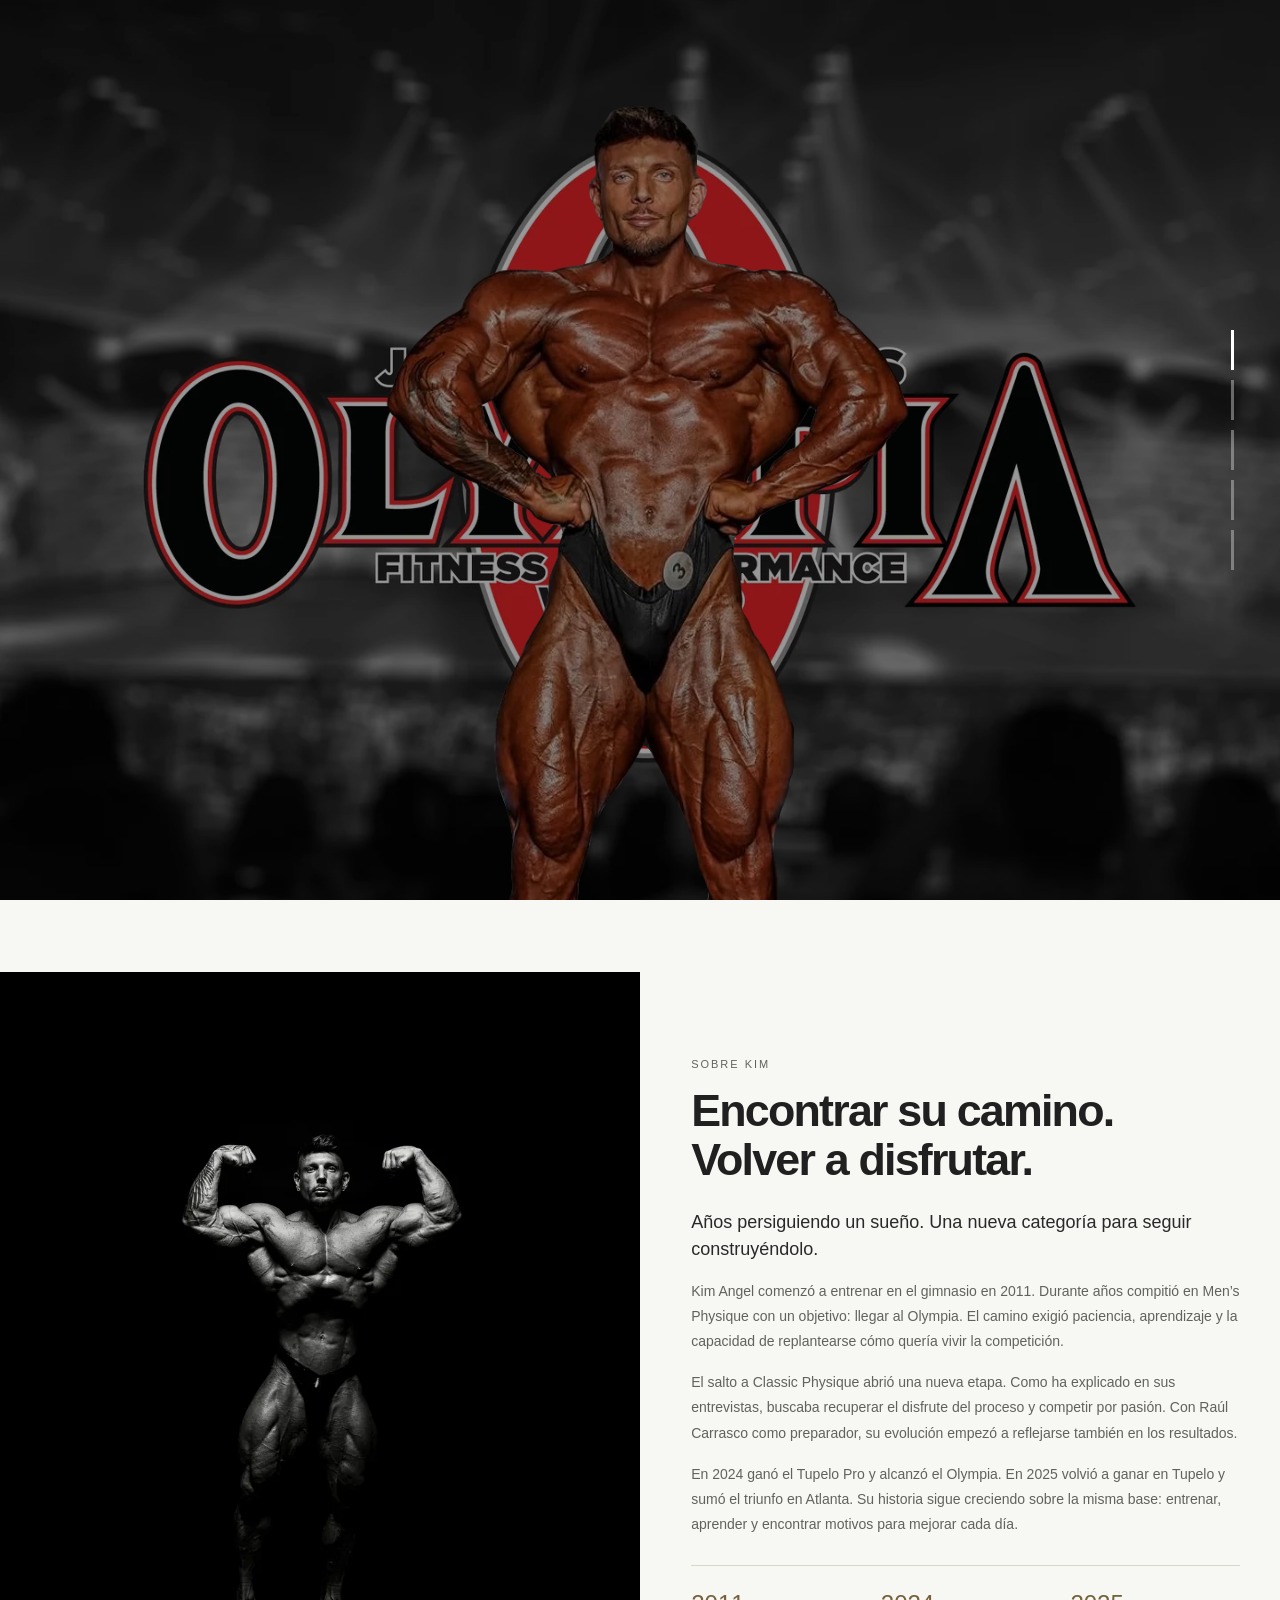
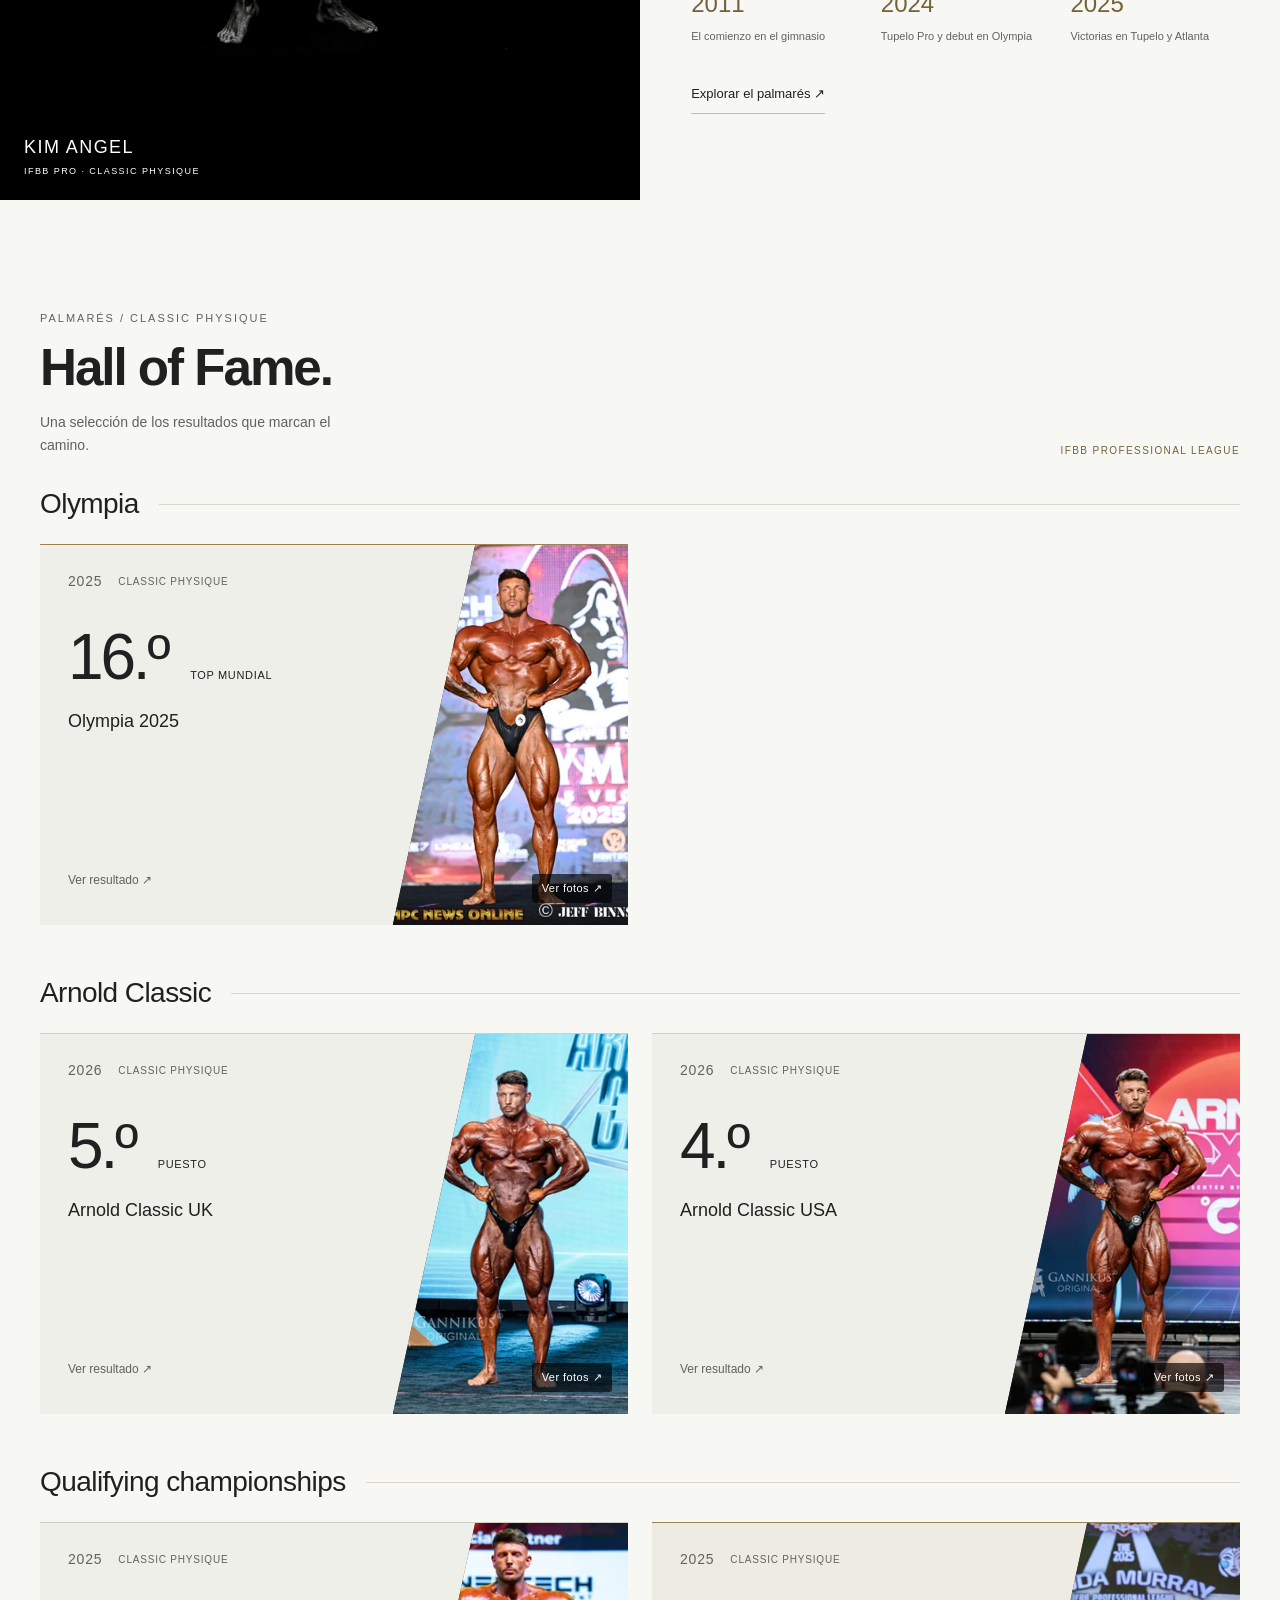
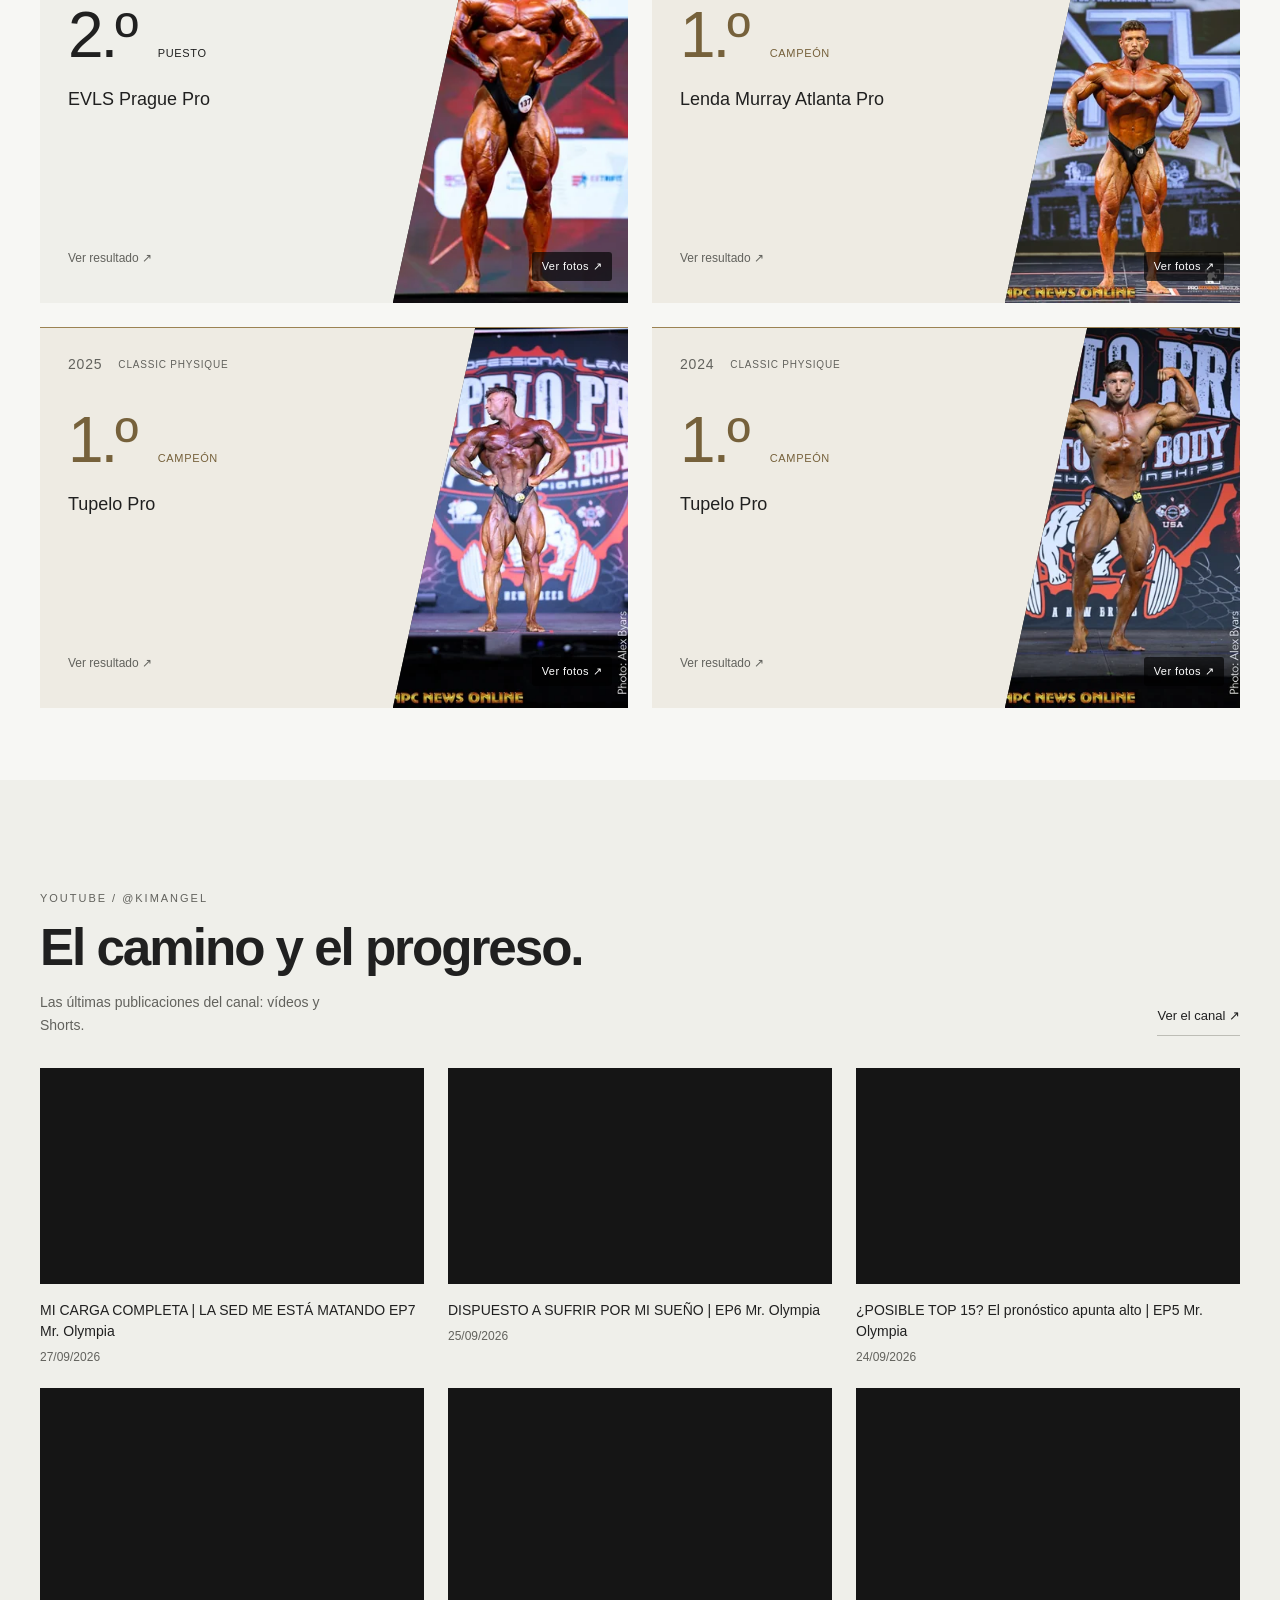
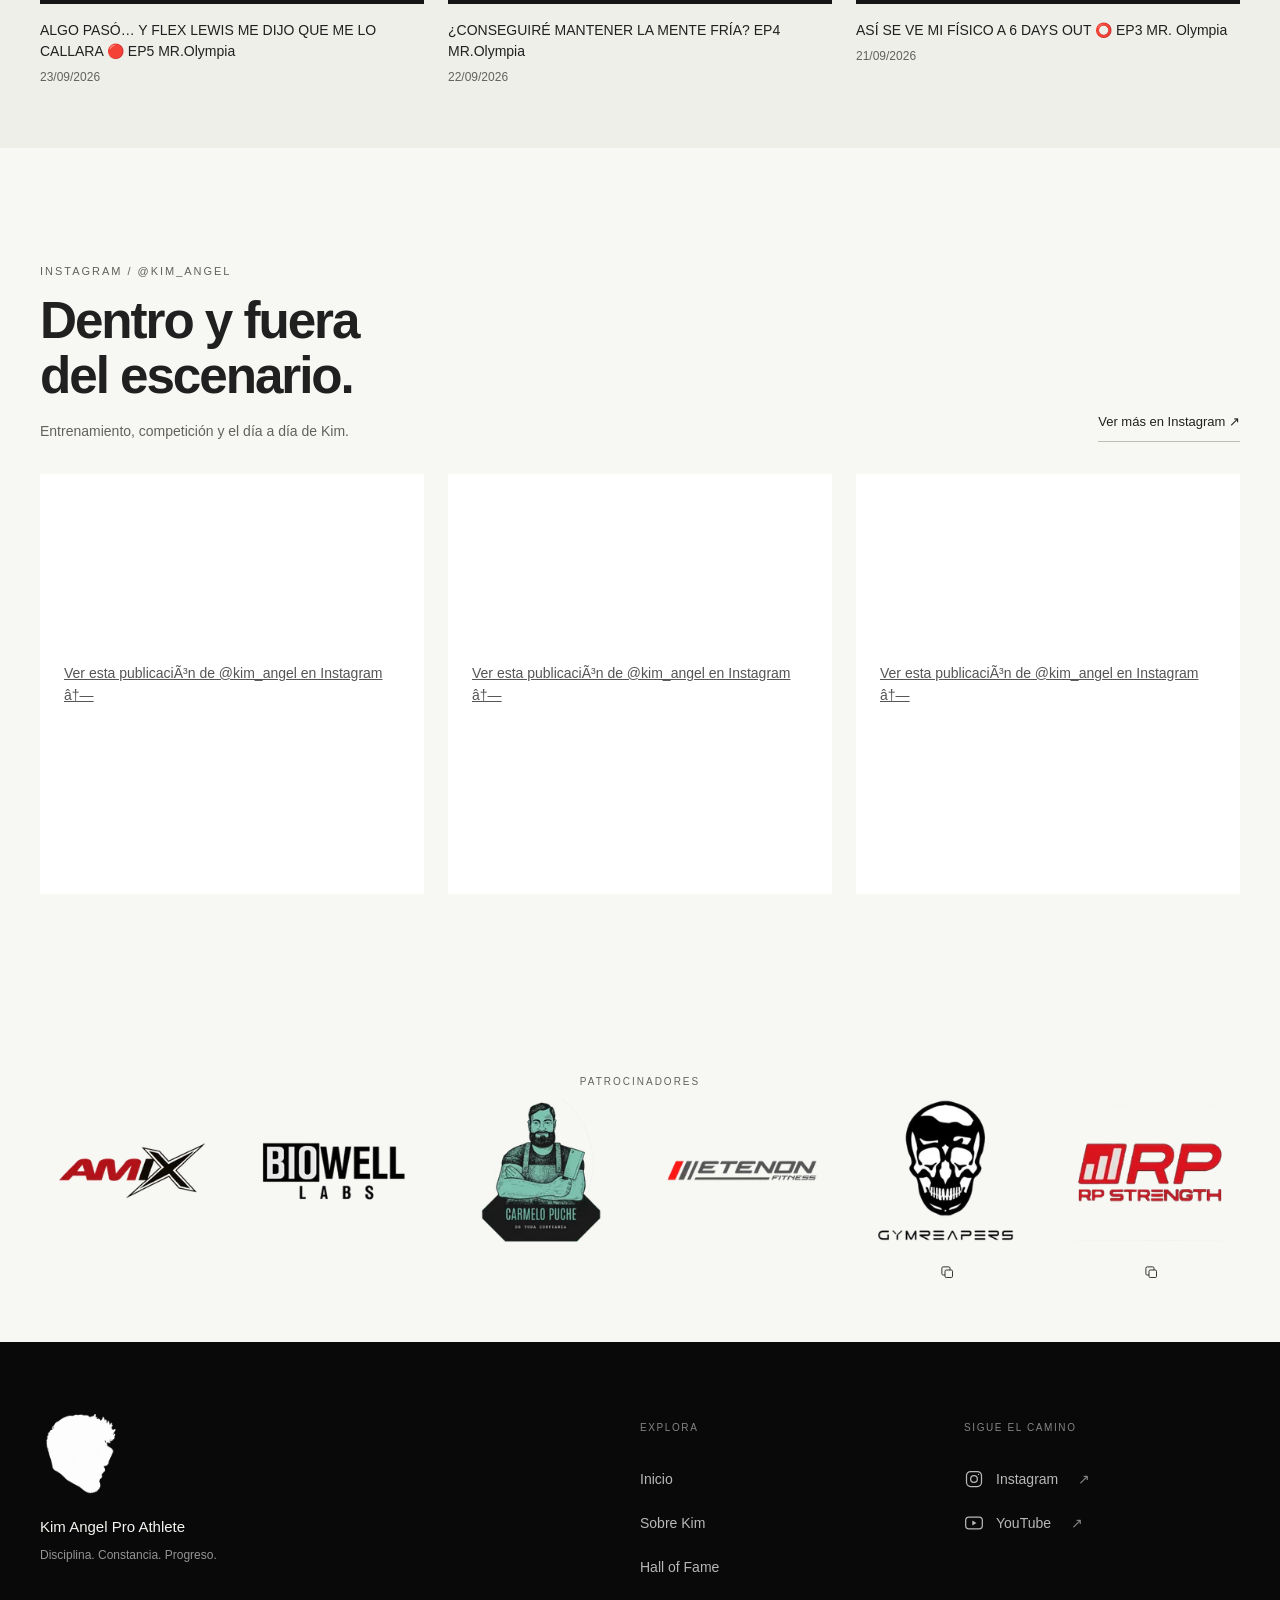
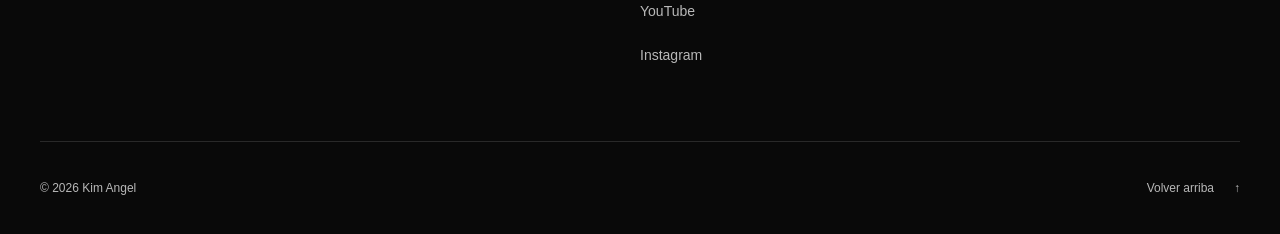
==== index.html @ cedfd7e7 "feat: automatized intagram feed with Meta Applications." ====
<!DOCTYPE html>
<html lang="es">
<head>
    <meta charset="UTF-8">
    <meta name="viewport" content="width=device-width, initial-scale=1.0">
    <title>Kim Angel Pro Athlete</title>
    <link rel="icon" type="image/png" href="img/web_main_kim_logo.png">
    <meta name="description" content="Conoce a Kim Angel, atleta IFBB Pro de Classic Physique: trayectoria, palmarés, fotos de Olympia y Arnold Classic, vídeos y contenido de sus competiciones.">
    <meta name="theme-color" content="#111111">
    <meta name="robots" content="max-image-preview:large">
    <link rel="canonical" href="https://rasrov.github.io/">
    <meta property="og:type" content="website">
    <meta property="og:locale" content="es_ES">
    <meta property="og:title" content="Kim Angel Pro Athlete">
    <meta property="og:description" content="Conoce a Kim Angel, atleta IFBB Pro de Classic Physique: trayectoria, palmarés, fotos de Olympia y Arnold Classic, vídeos y contenido de sus competiciones.">
    <meta property="og:url" content="https://rasrov.github.io/">
    <meta property="og:image" content="https://rasrov.github.io/img/hall_of_fame/olympia_2025/kim-angel-olympia-2025-01.jpg">
    <meta property="og:image:alt" content="Kim Angel en el escenario de Olympia 2025">
    <meta name="twitter:card" content="summary_large_image">
    <link rel="stylesheet" href="css/styles.css">
</head>
<body>
    <a class="skip-link" href="#sobre-kim">Saltar al contenido</a>
    <main>
        <div class="hero-section" id="inicio">
            <h1 class="visually-hidden">Kim Angel, atleta IFBB Pro de Classic Physique</h1>
            <div class="hero">
                <img src="img/optimized/web_main_image_raw-960w.webp" alt="" width="2200" height="1600" srcset="img/optimized/web_main_image_raw-480w.webp 480w, img/optimized/web_main_image_raw-960w.webp 960w, img/optimized/web_main_image_raw-1440w.webp 1440w, img/optimized/web_main_image_raw-2200w.webp 2200w" sizes="100vw" loading="eager" decoding="async" fetchpriority="high">
                <img src="img/optimized/web_main_kim-600w.webp" alt="Kim Angel" width="600" height="1220" srcset="img/optimized/web_main_kim-480w.webp 480w, img/optimized/web_main_kim-600w.webp 600w" sizes="100vw" loading="eager" decoding="async">
                <nav class="hero-nav" aria-label="Navegación principal" inert>
                    <div class="container nav-inner">
                        <a class="brand" href="#inicio" aria-label="Kim Angel, inicio"><img src="img/optimized/web_main_kim_logo-192w.webp" alt="Kim Angel" width="1254" height="1254" srcset="img/optimized/web_main_kim_logo-96w.webp 96w, img/optimized/web_main_kim_logo-192w.webp 192w, img/optimized/web_main_kim_logo-320w.webp 320w" sizes="160px" loading="lazy" decoding="async"></a>
                        <div class="nav-links">
                            <a href="#inicio">Inicio</a><a href="#sobre-kim">Sobre Kim</a>
                            <a href="#hall-of-fame">Palmarés</a>
                            <a href="#youtube">YouTube</a>
                            <a href="#contenido">Contenido</a>
                        </div>
                    </div>
                </nav>
            </div>
        </div>
        <section class="about-section" id="sobre-kim" aria-labelledby="about-title">
            <div class="about-layout">
                <figure class="about-photo">
                    <img src="img/optimized/web_main_about_kim-960w.webp" alt="Kim Angel" loading="lazy" decoding="async" width="2365" height="2820" srcset="img/optimized/web_main_about_kim-480w.webp 480w, img/optimized/web_main_about_kim-960w.webp 960w, img/optimized/web_main_about_kim-1440w.webp 1440w, img/optimized/web_main_about_kim-2200w.webp 2200w" sizes="(max-width: 900px) 100vw, 50vw">
                    <figcaption>KIM ANGEL <span>IFBB PRO · CLASSIC PHYSIQUE</span></figcaption>
                </figure>
                <div class="about-copy">
                    <p class="social-eyebrow">SOBRE KIM</p>
                    <h2 id="about-title">Encontrar su camino.<br>Volver a disfrutar.</h2>
                    <p class="about-lead">Años persiguiendo un sueño. Una nueva categoría para seguir construyéndolo.</p>
                    <p>Kim Angel comenzó a entrenar en el gimnasio en 2011. Durante años compitió en Men’s Physique con un objetivo: llegar al Olympia. El camino exigió paciencia, aprendizaje y la capacidad de replantearse cómo quería vivir la competición.</p>
                    <p>El salto a Classic Physique abrió una nueva etapa. Como ha explicado en sus entrevistas, buscaba recuperar el disfrute del proceso y competir por pasión. Con Raúl Carrasco como preparador, su evolución empezó a reflejarse también en los resultados.</p>
                    <p>En 2024 ganó el Tupelo Pro y alcanzó el Olympia. En 2025 volvió a ganar en Tupelo y sumó el triunfo en Atlanta. Su historia sigue creciendo sobre la misma base: entrenar, aprender y encontrar motivos para mejorar cada día.</p>
                    <ol class="about-milestones" aria-label="Hitos de su trayectoria">
                        <li><strong>2011</strong><span>El comienzo en el gimnasio</span></li>
                        <li><strong>2024</strong><span>Tupelo Pro y debut en Olympia</span></li>
                        <li><strong>2025</strong><span>Victorias en Tupelo y Atlanta</span></li>
                    </ol>
                    <a class="social-profile" href="#hall-of-fame">Explorar el palmarés <span aria-hidden="true">↗</span></a>
                </div>
            </div>
        </section>
        <section class="hall-section" id="hall-of-fame" aria-labelledby="hall-title">
            <div class="container">
                <header class="social-heading">
                    <div>
                        <p class="social-eyebrow">PALMARÉS / CLASSIC PHYSIQUE</p>
                        <h2 id="hall-title">Hall of Fame.</h2>
                        <p class="social-intro">Una selección de los resultados que marcan el camino.</p>
                    </div>
                    <span class="hall-category">IFBB PROFESSIONAL LEAGUE</span>
                </header>
                <section class="hall-group" aria-labelledby="hall-olympia-title">
                    <h3 class="hall-group-title" id="hall-olympia-title">Olympia</h3>
                    <ol class="hall-grid">
                    <li data-gallery="olympia_2025" class="hall-result hall-olympia">
                        <div class="hall-top"><span>2025</span><span>CLASSIC PHYSIQUE</span></div>
                        <p class="hall-place">16.º <span>Top Mundial</span></p>
                        <h4>Olympia 2025</h4>
                        <a href="https://www.ifbbpro.com/competition/2025-joe-weiders-olympia-fitness-performance-weekend/" target="_blank" rel="noopener noreferrer">Ver resultado <span aria-hidden="true">↗</span></a>
                        <div class="hall-slides" hidden>
                            <img class="hall-gallery-photo" src="img/optimized/hall_of_fame/olympia_2025/kim-angel-olympia-2025-01-600w.webp" alt="Kim Angel de frente con las manos en la cintura en Olympia 2025." loading="lazy" decoding="async" draggable="false" hidden width="600" height="900" srcset="img/optimized/hall_of_fame/olympia_2025/kim-angel-olympia-2025-01-320w.webp 320w, img/optimized/hall_of_fame/olympia_2025/kim-angel-olympia-2025-01-600w.webp 600w" sizes="(max-width: 900px) 90vw, 560px" data-full-src="img/hall_of_fame/olympia_2025/kim-angel-olympia-2025-01.jpg">
                            <img class="hall-gallery-photo" src="img/optimized/hall_of_fame/olympia_2025/kim-angel-olympia-2025-02-600w.webp" alt="Kim Angel de frente con los brazos separados del torso en Olympia 2025." loading="lazy" decoding="async" draggable="false" hidden width="600" height="900" srcset="img/optimized/hall_of_fame/olympia_2025/kim-angel-olympia-2025-02-320w.webp 320w, img/optimized/hall_of_fame/olympia_2025/kim-angel-olympia-2025-02-600w.webp 600w" sizes="(max-width: 900px) 90vw, 560px" data-full-src="img/hall_of_fame/olympia_2025/kim-angel-olympia-2025-02.jpg">
                            <img class="hall-gallery-photo" src="img/optimized/hall_of_fame/olympia_2025/kim-angel-olympia-2025-03-600w.webp" alt="Kim Angel en una pose lateral con las manos juntas en Olympia 2025." loading="lazy" decoding="async" draggable="false" hidden width="600" height="900" srcset="img/optimized/hall_of_fame/olympia_2025/kim-angel-olympia-2025-03-320w.webp 320w, img/optimized/hall_of_fame/olympia_2025/kim-angel-olympia-2025-03-600w.webp 600w" sizes="(max-width: 900px) 90vw, 560px" data-full-src="img/hall_of_fame/olympia_2025/kim-angel-olympia-2025-03.jpg">
                            <img class="hall-gallery-photo" src="img/optimized/hall_of_fame/olympia_2025/kim-angel-olympia-2025-04-600w.webp" alt="Kim Angel de espaldas con ambos brazos flexionados en Olympia 2025." loading="lazy" decoding="async" draggable="false" hidden width="600" height="900" srcset="img/optimized/hall_of_fame/olympia_2025/kim-angel-olympia-2025-04-320w.webp 320w, img/optimized/hall_of_fame/olympia_2025/kim-angel-olympia-2025-04-600w.webp 600w" sizes="(max-width: 900px) 90vw, 560px" data-full-src="img/hall_of_fame/olympia_2025/kim-angel-olympia-2025-04.jpg">
                            <img class="hall-gallery-photo" src="img/optimized/hall_of_fame/olympia_2025/kim-angel-olympia-2025-05-600w.webp" alt="Kim Angel de espaldas con las manos en la cintura en Olympia 2025." loading="lazy" decoding="async" draggable="false" hidden width="600" height="900" srcset="img/optimized/hall_of_fame/olympia_2025/kim-angel-olympia-2025-05-320w.webp 320w, img/optimized/hall_of_fame/olympia_2025/kim-angel-olympia-2025-05-600w.webp 600w" sizes="(max-width: 900px) 90vw, 560px" data-full-src="img/hall_of_fame/olympia_2025/kim-angel-olympia-2025-05.jpg">
                            <img class="hall-gallery-photo" src="img/optimized/hall_of_fame/olympia_2025/kim-angel-olympia-2025-06-600w.webp" alt="Kim Angel en una pose arrodillada con un brazo elevado en Olympia 2025." loading="lazy" decoding="async" draggable="false" hidden width="600" height="900" srcset="img/optimized/hall_of_fame/olympia_2025/kim-angel-olympia-2025-06-320w.webp 320w, img/optimized/hall_of_fame/olympia_2025/kim-angel-olympia-2025-06-600w.webp 600w" sizes="(max-width: 900px) 90vw, 560px" data-full-src="img/hall_of_fame/olympia_2025/kim-angel-olympia-2025-06.jpg">
                        </div>
                    </li>
                    </ol>
                </section>
                <section class="hall-group" aria-labelledby="hall-arnold-title">
                    <h3 class="hall-group-title" id="hall-arnold-title">Arnold Classic</h3>
                    <ol class="hall-grid">
<li data-gallery="arnold_classic_uk_2026" class="hall-result">
                        <div class="hall-top"><span>2026</span><span>CLASSIC PHYSIQUE</span></div>
                        <p class="hall-place">5.º <span>puesto</span></p>
                        <h4>Arnold Classic UK</h4>
                        <a href="https://www.ifbbpro.com/competition/2026-arnold-classic-united-kingdom/" target="_blank" rel="noopener noreferrer">Ver resultado <span aria-hidden="true">↗</span></a>
                        <div class="hall-slides" hidden>
                            <img class="hall-gallery-photo" src="img/optimized/hall_of_fame/arnold_classic_uk_2026/kim-angel-arnold-classic-uk-2026-01-640w.webp" alt="Kim Angel de frente con las manos en la cintura en Arnold Classic UK 2026." loading="lazy" decoding="async" draggable="false" hidden width="1440" height="1920" srcset="img/optimized/hall_of_fame/arnold_classic_uk_2026/kim-angel-arnold-classic-uk-2026-01-320w.webp 320w, img/optimized/hall_of_fame/arnold_classic_uk_2026/kim-angel-arnold-classic-uk-2026-01-640w.webp 640w, img/optimized/hall_of_fame/arnold_classic_uk_2026/kim-angel-arnold-classic-uk-2026-01-960w.webp 960w, img/optimized/hall_of_fame/arnold_classic_uk_2026/kim-angel-arnold-classic-uk-2026-01-1440w.webp 1440w" sizes="(max-width: 900px) 90vw, 560px" data-full-src="img/hall_of_fame/arnold_classic_uk_2026/kim-angel-arnold-classic-uk-2026-01.jpg">
                            <img class="hall-gallery-photo" src="img/optimized/hall_of_fame/arnold_classic_uk_2026/kim-angel-arnold-classic-uk-2026-02-640w.webp" alt="Kim Angel de espaldas con los brazos extendidos en Arnold Classic UK 2026." loading="lazy" decoding="async" draggable="false" hidden width="1440" height="1920" srcset="img/optimized/hall_of_fame/arnold_classic_uk_2026/kim-angel-arnold-classic-uk-2026-02-320w.webp 320w, img/optimized/hall_of_fame/arnold_classic_uk_2026/kim-angel-arnold-classic-uk-2026-02-640w.webp 640w, img/optimized/hall_of_fame/arnold_classic_uk_2026/kim-angel-arnold-classic-uk-2026-02-960w.webp 960w, img/optimized/hall_of_fame/arnold_classic_uk_2026/kim-angel-arnold-classic-uk-2026-02-1440w.webp 1440w" sizes="(max-width: 900px) 90vw, 560px" data-full-src="img/hall_of_fame/arnold_classic_uk_2026/kim-angel-arnold-classic-uk-2026-02.jpg">
                            <img class="hall-gallery-photo" src="img/optimized/hall_of_fame/arnold_classic_uk_2026/kim-angel-arnold-classic-uk-2026-03-640w.webp" alt="Kim Angel en una pose arrodillada con un brazo elevado en Arnold Classic UK 2026." loading="lazy" decoding="async" draggable="false" hidden width="1440" height="1920" srcset="img/optimized/hall_of_fame/arnold_classic_uk_2026/kim-angel-arnold-classic-uk-2026-03-320w.webp 320w, img/optimized/hall_of_fame/arnold_classic_uk_2026/kim-angel-arnold-classic-uk-2026-03-640w.webp 640w, img/optimized/hall_of_fame/arnold_classic_uk_2026/kim-angel-arnold-classic-uk-2026-03-960w.webp 960w, img/optimized/hall_of_fame/arnold_classic_uk_2026/kim-angel-arnold-classic-uk-2026-03-1440w.webp 1440w" sizes="(max-width: 900px) 90vw, 560px" data-full-src="img/hall_of_fame/arnold_classic_uk_2026/kim-angel-arnold-classic-uk-2026-03.jpg">
                            <img class="hall-gallery-photo" src="img/optimized/hall_of_fame/arnold_classic_uk_2026/kim-angel-arnold-classic-uk-2026-04-640w.webp" alt="Kim Angel en una pose lateral con las manos juntas en Arnold Classic UK 2026." loading="lazy" decoding="async" draggable="false" hidden width="1440" height="1920" srcset="img/optimized/hall_of_fame/arnold_classic_uk_2026/kim-angel-arnold-classic-uk-2026-04-320w.webp 320w, img/optimized/hall_of_fame/arnold_classic_uk_2026/kim-angel-arnold-classic-uk-2026-04-640w.webp 640w, img/optimized/hall_of_fame/arnold_classic_uk_2026/kim-angel-arnold-classic-uk-2026-04-960w.webp 960w, img/optimized/hall_of_fame/arnold_classic_uk_2026/kim-angel-arnold-classic-uk-2026-04-1440w.webp 1440w" sizes="(max-width: 900px) 90vw, 560px" data-full-src="img/hall_of_fame/arnold_classic_uk_2026/kim-angel-arnold-classic-uk-2026-04.jpg">
                            <img class="hall-gallery-photo" src="img/optimized/hall_of_fame/arnold_classic_uk_2026/kim-angel-arnold-classic-uk-2026-05-640w.webp" alt="Kim Angel de espaldas con ambos brazos flexionados en Arnold Classic UK 2026." loading="lazy" decoding="async" draggable="false" hidden width="1440" height="1920" srcset="img/optimized/hall_of_fame/arnold_classic_uk_2026/kim-angel-arnold-classic-uk-2026-05-320w.webp 320w, img/optimized/hall_of_fame/arnold_classic_uk_2026/kim-angel-arnold-classic-uk-2026-05-640w.webp 640w, img/optimized/hall_of_fame/arnold_classic_uk_2026/kim-angel-arnold-classic-uk-2026-05-960w.webp 960w, img/optimized/hall_of_fame/arnold_classic_uk_2026/kim-angel-arnold-classic-uk-2026-05-1440w.webp 1440w" sizes="(max-width: 900px) 90vw, 560px" data-full-src="img/hall_of_fame/arnold_classic_uk_2026/kim-angel-arnold-classic-uk-2026-05.jpg">
                            <img class="hall-gallery-photo" src="img/optimized/hall_of_fame/arnold_classic_uk_2026/kim-angel-arnold-classic-uk-2026-06-640w.webp" alt="Kim Angel con un brazo elevado sobre la cabeza en Arnold Classic UK 2026." loading="lazy" decoding="async" draggable="false" hidden width="1440" height="1920" srcset="img/optimized/hall_of_fame/arnold_classic_uk_2026/kim-angel-arnold-classic-uk-2026-06-320w.webp 320w, img/optimized/hall_of_fame/arnold_classic_uk_2026/kim-angel-arnold-classic-uk-2026-06-640w.webp 640w, img/optimized/hall_of_fame/arnold_classic_uk_2026/kim-angel-arnold-classic-uk-2026-06-960w.webp 960w, img/optimized/hall_of_fame/arnold_classic_uk_2026/kim-angel-arnold-classic-uk-2026-06-1440w.webp 1440w" sizes="(max-width: 900px) 90vw, 560px" data-full-src="img/hall_of_fame/arnold_classic_uk_2026/kim-angel-arnold-classic-uk-2026-06.jpg">
                        </div>
                    </li>
<li data-gallery="arnold_classic_usa_2026" class="hall-result">
                        <div class="hall-top"><span>2026</span><span>CLASSIC PHYSIQUE</span></div>
                        <p class="hall-place">4.º <span>puesto</span></p>
                        <h4>Arnold Classic USA</h4>
                        <a href="https://www.ifbbpro.com/competition/2026-arnold-classic-xxxviii/" target="_blank" rel="noopener noreferrer">Ver resultado <span aria-hidden="true">↗</span></a>
                        <div class="hall-slides" hidden>
                            <img class="hall-gallery-photo" src="img/optimized/hall_of_fame/arnold_classic_usa_2026/kim-angel-arnold-classic-usa-2026-01-640w.webp" alt="Kim Angel de frente con las manos en la cintura en Arnold Classic USA 2026." loading="lazy" decoding="async" draggable="false" hidden width="1440" height="1919" srcset="img/optimized/hall_of_fame/arnold_classic_usa_2026/kim-angel-arnold-classic-usa-2026-01-320w.webp 320w, img/optimized/hall_of_fame/arnold_classic_usa_2026/kim-angel-arnold-classic-usa-2026-01-640w.webp 640w, img/optimized/hall_of_fame/arnold_classic_usa_2026/kim-angel-arnold-classic-usa-2026-01-960w.webp 960w, img/optimized/hall_of_fame/arnold_classic_usa_2026/kim-angel-arnold-classic-usa-2026-01-1440w.webp 1440w" sizes="(max-width: 900px) 90vw, 560px" data-full-src="img/hall_of_fame/arnold_classic_usa_2026/kim-angel-arnold-classic-usa-2026-01.jpg">
                            <img class="hall-gallery-photo" src="img/optimized/hall_of_fame/arnold_classic_usa_2026/kim-angel-arnold-classic-usa-2026-02-640w.webp" alt="Kim Angel de frente con ambos brazos flexionados en Arnold Classic USA 2026." loading="lazy" decoding="async" draggable="false" hidden width="1440" height="1919" srcset="img/optimized/hall_of_fame/arnold_classic_usa_2026/kim-angel-arnold-classic-usa-2026-02-320w.webp 320w, img/optimized/hall_of_fame/arnold_classic_usa_2026/kim-angel-arnold-classic-usa-2026-02-640w.webp 640w, img/optimized/hall_of_fame/arnold_classic_usa_2026/kim-angel-arnold-classic-usa-2026-02-960w.webp 960w, img/optimized/hall_of_fame/arnold_classic_usa_2026/kim-angel-arnold-classic-usa-2026-02-1440w.webp 1440w" sizes="(max-width: 900px) 90vw, 560px" data-full-src="img/hall_of_fame/arnold_classic_usa_2026/kim-angel-arnold-classic-usa-2026-02.jpg">
                            <img class="hall-gallery-photo" src="img/optimized/hall_of_fame/arnold_classic_usa_2026/kim-angel-arnold-classic-usa-2026-03-640w.webp" alt="Kim Angel de espaldas con un brazo extendido en Arnold Classic USA 2026." loading="lazy" decoding="async" draggable="false" hidden width="1440" height="1919" srcset="img/optimized/hall_of_fame/arnold_classic_usa_2026/kim-angel-arnold-classic-usa-2026-03-320w.webp 320w, img/optimized/hall_of_fame/arnold_classic_usa_2026/kim-angel-arnold-classic-usa-2026-03-640w.webp 640w, img/optimized/hall_of_fame/arnold_classic_usa_2026/kim-angel-arnold-classic-usa-2026-03-960w.webp 960w, img/optimized/hall_of_fame/arnold_classic_usa_2026/kim-angel-arnold-classic-usa-2026-03-1440w.webp 1440w" sizes="(max-width: 900px) 90vw, 560px" data-full-src="img/hall_of_fame/arnold_classic_usa_2026/kim-angel-arnold-classic-usa-2026-03.jpg">
                            <img class="hall-gallery-photo" src="img/optimized/hall_of_fame/arnold_classic_usa_2026/kim-angel-arnold-classic-usa-2026-04-640w.webp" alt="Kim Angel de frente durante su presentación en Arnold Classic USA 2026." loading="lazy" decoding="async" draggable="false" hidden width="1440" height="1919" srcset="img/optimized/hall_of_fame/arnold_classic_usa_2026/kim-angel-arnold-classic-usa-2026-04-320w.webp 320w, img/optimized/hall_of_fame/arnold_classic_usa_2026/kim-angel-arnold-classic-usa-2026-04-640w.webp 640w, img/optimized/hall_of_fame/arnold_classic_usa_2026/kim-angel-arnold-classic-usa-2026-04-960w.webp 960w, img/optimized/hall_of_fame/arnold_classic_usa_2026/kim-angel-arnold-classic-usa-2026-04-1440w.webp 1440w" sizes="(max-width: 900px) 90vw, 560px" data-full-src="img/hall_of_fame/arnold_classic_usa_2026/kim-angel-arnold-classic-usa-2026-04.jpg">
                        </div>
                    </li>
                    </ol>
                </section>
                <section class="hall-group" aria-labelledby="hall-qualifying-title">
                    <h3 class="hall-group-title" id="hall-qualifying-title">Qualifying championships</h3>
                    <ol class="hall-grid">
<li data-gallery="evls_prague_pro_25" class="hall-result">
                        <div class="hall-top"><span>2025</span><span>CLASSIC PHYSIQUE</span></div>
                        <p class="hall-place">2.º <span>puesto</span></p>
                        <h4>EVLS Prague Pro</h4>
                        <a href="https://www.ifbbpro.com/competition/2025-evls-prague-pro/" target="_blank" rel="noopener noreferrer">Ver resultado <span aria-hidden="true">↗</span></a>
                        <div class="hall-slides" hidden>
                            <img class="hall-gallery-photo" src="img/optimized/hall_of_fame/evls_prague_pro_25/kim-angel-evls-prague-pro-2025-01-640w.webp" alt="Kim Angel de frente con las manos en la cintura en EVLS Prague Pro 2025." loading="lazy" decoding="async" draggable="false" hidden width="1440" height="1800" srcset="img/optimized/hall_of_fame/evls_prague_pro_25/kim-angel-evls-prague-pro-2025-01-320w.webp 320w, img/optimized/hall_of_fame/evls_prague_pro_25/kim-angel-evls-prague-pro-2025-01-640w.webp 640w, img/optimized/hall_of_fame/evls_prague_pro_25/kim-angel-evls-prague-pro-2025-01-960w.webp 960w, img/optimized/hall_of_fame/evls_prague_pro_25/kim-angel-evls-prague-pro-2025-01-1440w.webp 1440w" sizes="(max-width: 900px) 90vw, 560px" data-full-src="img/hall_of_fame/evls_prague_pro_25/kim-angel-evls-prague-pro-2025-01.jpg">
                            <img class="hall-gallery-photo" src="img/optimized/hall_of_fame/evls_prague_pro_25/kim-angel-evls-prague-pro-2025-02-640w.webp" alt="Kim Angel en una pose lateral con las manos juntas en EVLS Prague Pro 2025." loading="lazy" decoding="async" draggable="false" hidden width="1440" height="1800" srcset="img/optimized/hall_of_fame/evls_prague_pro_25/kim-angel-evls-prague-pro-2025-02-320w.webp 320w, img/optimized/hall_of_fame/evls_prague_pro_25/kim-angel-evls-prague-pro-2025-02-640w.webp 640w, img/optimized/hall_of_fame/evls_prague_pro_25/kim-angel-evls-prague-pro-2025-02-960w.webp 960w, img/optimized/hall_of_fame/evls_prague_pro_25/kim-angel-evls-prague-pro-2025-02-1440w.webp 1440w" sizes="(max-width: 900px) 90vw, 560px" data-full-src="img/hall_of_fame/evls_prague_pro_25/kim-angel-evls-prague-pro-2025-02.jpg">
                            <img class="hall-gallery-photo" src="img/optimized/hall_of_fame/evls_prague_pro_25/kim-angel-evls-prague-pro-2025-03-640w.webp" alt="Kim Angel de espaldas con ambos brazos flexionados en EVLS Prague Pro 2025." loading="lazy" decoding="async" draggable="false" hidden width="1440" height="1800" srcset="img/optimized/hall_of_fame/evls_prague_pro_25/kim-angel-evls-prague-pro-2025-03-320w.webp 320w, img/optimized/hall_of_fame/evls_prague_pro_25/kim-angel-evls-prague-pro-2025-03-640w.webp 640w, img/optimized/hall_of_fame/evls_prague_pro_25/kim-angel-evls-prague-pro-2025-03-960w.webp 960w, img/optimized/hall_of_fame/evls_prague_pro_25/kim-angel-evls-prague-pro-2025-03-1440w.webp 1440w" sizes="(max-width: 900px) 90vw, 560px" data-full-src="img/hall_of_fame/evls_prague_pro_25/kim-angel-evls-prague-pro-2025-03.jpg">
                        </div>
                    </li>
<li data-gallery="atlanta_pro_2025" class="hall-result hall-winner">
                        <div class="hall-top"><span>2025</span><span>CLASSIC PHYSIQUE</span></div>
                        <p class="hall-place">1.º <span>Campeón</span></p>
                        <h4>Lenda Murray Atlanta Pro</h4>
                        <a href="https://barbend.com/news/2025-lenda-murray-atl-pro-results/" target="_blank" rel="noopener noreferrer">Ver resultado <span aria-hidden="true">↗</span></a>
                        <div class="hall-slides" hidden>
                            <img class="hall-gallery-photo" src="img/optimized/hall_of_fame/atlanta_pro_2025/kim-angel-atlanta-pro-2025-01-600w.webp" alt="Kim Angel de frente con los brazos separados del torso en Lenda Murray Atlanta Pro 2025." loading="lazy" decoding="async" draggable="false" hidden width="600" height="900" srcset="img/optimized/hall_of_fame/atlanta_pro_2025/kim-angel-atlanta-pro-2025-01-320w.webp 320w, img/optimized/hall_of_fame/atlanta_pro_2025/kim-angel-atlanta-pro-2025-01-600w.webp 600w" sizes="(max-width: 900px) 90vw, 560px" data-full-src="img/hall_of_fame/atlanta_pro_2025/kim-angel-atlanta-pro-2025-01.jpg">
                            <img class="hall-gallery-photo" src="img/optimized/hall_of_fame/atlanta_pro_2025/kim-angel-atlanta-pro-2025-02-600w.webp" alt="Kim Angel de frente con las manos en la cintura en Lenda Murray Atlanta Pro 2025." loading="lazy" decoding="async" draggable="false" hidden width="600" height="900" srcset="img/optimized/hall_of_fame/atlanta_pro_2025/kim-angel-atlanta-pro-2025-02-320w.webp 320w, img/optimized/hall_of_fame/atlanta_pro_2025/kim-angel-atlanta-pro-2025-02-600w.webp 600w" sizes="(max-width: 900px) 90vw, 560px" data-full-src="img/hall_of_fame/atlanta_pro_2025/kim-angel-atlanta-pro-2025-02.jpg">
                            <img class="hall-gallery-photo" src="img/optimized/hall_of_fame/atlanta_pro_2025/kim-angel-atlanta-pro-2025-03-600w.webp" alt="Kim Angel en una pose lateral con las manos juntas en Lenda Murray Atlanta Pro 2025." loading="lazy" decoding="async" draggable="false" hidden width="600" height="900" srcset="img/optimized/hall_of_fame/atlanta_pro_2025/kim-angel-atlanta-pro-2025-03-320w.webp 320w, img/optimized/hall_of_fame/atlanta_pro_2025/kim-angel-atlanta-pro-2025-03-600w.webp 600w" sizes="(max-width: 900px) 90vw, 560px" data-full-src="img/hall_of_fame/atlanta_pro_2025/kim-angel-atlanta-pro-2025-03.jpg">
                            <img class="hall-gallery-photo" src="img/optimized/hall_of_fame/atlanta_pro_2025/kim-angel-atlanta-pro-2025-04-600w.webp" alt="Kim Angel de espaldas con ambos brazos flexionados en Lenda Murray Atlanta Pro 2025." loading="lazy" decoding="async" draggable="false" hidden width="600" height="900" srcset="img/optimized/hall_of_fame/atlanta_pro_2025/kim-angel-atlanta-pro-2025-04-320w.webp 320w, img/optimized/hall_of_fame/atlanta_pro_2025/kim-angel-atlanta-pro-2025-04-600w.webp 600w" sizes="(max-width: 900px) 90vw, 560px" data-full-src="img/hall_of_fame/atlanta_pro_2025/kim-angel-atlanta-pro-2025-04.jpg">
                            <img class="hall-gallery-photo" src="img/optimized/hall_of_fame/atlanta_pro_2025/kim-angel-atlanta-pro-2025-05-600w.webp" alt="Kim Angel de espaldas con un brazo extendido en Lenda Murray Atlanta Pro 2025." loading="lazy" decoding="async" draggable="false" hidden width="600" height="900" srcset="img/optimized/hall_of_fame/atlanta_pro_2025/kim-angel-atlanta-pro-2025-05-320w.webp 320w, img/optimized/hall_of_fame/atlanta_pro_2025/kim-angel-atlanta-pro-2025-05-600w.webp 600w" sizes="(max-width: 900px) 90vw, 560px" data-full-src="img/hall_of_fame/atlanta_pro_2025/kim-angel-atlanta-pro-2025-05.jpg">
                            <img class="hall-gallery-photo" src="img/optimized/hall_of_fame/atlanta_pro_2025/kim-angel-atlanta-pro-2025-06-600w.webp" alt="Kim Angel de frente con ambos brazos flexionados en Lenda Murray Atlanta Pro 2025." loading="lazy" decoding="async" draggable="false" hidden width="600" height="900" srcset="img/optimized/hall_of_fame/atlanta_pro_2025/kim-angel-atlanta-pro-2025-06-320w.webp 320w, img/optimized/hall_of_fame/atlanta_pro_2025/kim-angel-atlanta-pro-2025-06-600w.webp 600w" sizes="(max-width: 900px) 90vw, 560px" data-full-src="img/hall_of_fame/atlanta_pro_2025/kim-angel-atlanta-pro-2025-06.jpg">
                            <img class="hall-gallery-photo" src="img/optimized/hall_of_fame/atlanta_pro_2025/kim-angel-atlanta-pro-2025-07-600w.webp" alt="Kim Angel en una pose lateral con un brazo extendido en Lenda Murray Atlanta Pro 2025." loading="lazy" decoding="async" draggable="false" hidden width="600" height="900" srcset="img/optimized/hall_of_fame/atlanta_pro_2025/kim-angel-atlanta-pro-2025-07-320w.webp 320w, img/optimized/hall_of_fame/atlanta_pro_2025/kim-angel-atlanta-pro-2025-07-600w.webp 600w" sizes="(max-width: 900px) 90vw, 560px" data-full-src="img/hall_of_fame/atlanta_pro_2025/kim-angel-atlanta-pro-2025-07.jpg">
                        </div>
                    </li>
<li data-gallery="tupelo_pro_2025" class="hall-result hall-winner">
                        <div class="hall-top"><span>2025</span><span>CLASSIC PHYSIQUE</span></div>
                        <p class="hall-place">1.º <span>Campeón</span></p>
                        <h4>Tupelo Pro</h4>
                        <a href="https://barbend.com/news/2025-tupelo-pro-results/" target="_blank" rel="noopener noreferrer">Ver resultado <span aria-hidden="true">↗</span></a>
                        <div class="hall-slides" hidden>
                            <img class="hall-gallery-photo" src="img/optimized/hall_of_fame/tupelo_pro_2025/kim-angel-tupelo-pro-2025-01-600w.webp" alt="Kim Angel de frente con las manos en la cintura en Tupelo Pro 2025." loading="lazy" decoding="async" draggable="false" hidden width="600" height="900" srcset="img/optimized/hall_of_fame/tupelo_pro_2025/kim-angel-tupelo-pro-2025-01-320w.webp 320w, img/optimized/hall_of_fame/tupelo_pro_2025/kim-angel-tupelo-pro-2025-01-600w.webp 600w" sizes="(max-width: 900px) 90vw, 560px" data-full-src="img/hall_of_fame/tupelo_pro_2025/kim-angel-tupelo-pro-2025-01.jpg">
                            <img class="hall-gallery-photo" src="img/optimized/hall_of_fame/tupelo_pro_2025/kim-angel-tupelo-pro-2025-02-600w.webp" alt="Kim Angel de frente con los brazos separados del torso en Tupelo Pro 2025." loading="lazy" decoding="async" draggable="false" hidden width="600" height="900" srcset="img/optimized/hall_of_fame/tupelo_pro_2025/kim-angel-tupelo-pro-2025-02-320w.webp 320w, img/optimized/hall_of_fame/tupelo_pro_2025/kim-angel-tupelo-pro-2025-02-600w.webp 600w" sizes="(max-width: 900px) 90vw, 560px" data-full-src="img/hall_of_fame/tupelo_pro_2025/kim-angel-tupelo-pro-2025-02.jpg">
                            <img class="hall-gallery-photo" src="img/optimized/hall_of_fame/tupelo_pro_2025/kim-angel-tupelo-pro-2025-03-600w.webp" alt="Kim Angel en una pose lateral con las manos juntas en Tupelo Pro 2025." loading="lazy" decoding="async" draggable="false" hidden width="600" height="900" srcset="img/optimized/hall_of_fame/tupelo_pro_2025/kim-angel-tupelo-pro-2025-03-320w.webp 320w, img/optimized/hall_of_fame/tupelo_pro_2025/kim-angel-tupelo-pro-2025-03-600w.webp 600w" sizes="(max-width: 900px) 90vw, 560px" data-full-src="img/hall_of_fame/tupelo_pro_2025/kim-angel-tupelo-pro-2025-03.jpg">
                            <img class="hall-gallery-photo" src="img/optimized/hall_of_fame/tupelo_pro_2025/kim-angel-tupelo-pro-2025-04-600w.webp" alt="Kim Angel de perfil con las manos detrás de la espalda en Tupelo Pro 2025." loading="lazy" decoding="async" draggable="false" hidden width="600" height="900" srcset="img/optimized/hall_of_fame/tupelo_pro_2025/kim-angel-tupelo-pro-2025-04-320w.webp 320w, img/optimized/hall_of_fame/tupelo_pro_2025/kim-angel-tupelo-pro-2025-04-600w.webp 600w" sizes="(max-width: 900px) 90vw, 560px" data-full-src="img/hall_of_fame/tupelo_pro_2025/kim-angel-tupelo-pro-2025-04.jpg">
                            <img class="hall-gallery-photo" src="img/optimized/hall_of_fame/tupelo_pro_2025/kim-angel-tupelo-pro-2025-05-600w.webp" alt="Kim Angel de frente con ambos brazos flexionados en Tupelo Pro 2025." loading="lazy" decoding="async" draggable="false" hidden width="600" height="900" srcset="img/optimized/hall_of_fame/tupelo_pro_2025/kim-angel-tupelo-pro-2025-05-320w.webp 320w, img/optimized/hall_of_fame/tupelo_pro_2025/kim-angel-tupelo-pro-2025-05-600w.webp 600w" sizes="(max-width: 900px) 90vw, 560px" data-full-src="img/hall_of_fame/tupelo_pro_2025/kim-angel-tupelo-pro-2025-05.jpg">
                            <img class="hall-gallery-photo" src="img/optimized/hall_of_fame/tupelo_pro_2025/kim-angel-tupelo-pro-2025-06-600w.webp" alt="Kim Angel de espaldas con ambos brazos flexionados en Tupelo Pro 2025." loading="lazy" decoding="async" draggable="false" hidden width="600" height="900" srcset="img/optimized/hall_of_fame/tupelo_pro_2025/kim-angel-tupelo-pro-2025-06-320w.webp 320w, img/optimized/hall_of_fame/tupelo_pro_2025/kim-angel-tupelo-pro-2025-06-600w.webp 600w" sizes="(max-width: 900px) 90vw, 560px" data-full-src="img/hall_of_fame/tupelo_pro_2025/kim-angel-tupelo-pro-2025-06.jpg">
                        </div>
                    </li>
<li data-gallery="tupelo_pro_2024" class="hall-result hall-winner">
                        <div class="hall-top"><span>2024</span><span>CLASSIC PHYSIQUE</span></div>
                        <p class="hall-place">1.º <span>Campeón</span></p>
                        <h4>Tupelo Pro</h4>
                        <a href="https://totalbodygym.net/championships/2024-show-results-2/2024-tupelo-pro-results-2/" target="_blank" rel="noopener noreferrer">Ver resultado <span aria-hidden="true">↗</span></a>
                        <div class="hall-slides" hidden>
                            <img class="hall-gallery-photo" src="img/optimized/hall_of_fame/tupelo_pro_2024/kim-angel-tupelo-pro-2024-01-600w.webp" alt="Kim Angel de frente con ambos brazos flexionados en Tupelo Pro 2024." loading="lazy" decoding="async" draggable="false" hidden width="600" height="900" srcset="img/optimized/hall_of_fame/tupelo_pro_2024/kim-angel-tupelo-pro-2024-01-320w.webp 320w, img/optimized/hall_of_fame/tupelo_pro_2024/kim-angel-tupelo-pro-2024-01-600w.webp 600w" sizes="(max-width: 900px) 90vw, 560px" data-full-src="img/hall_of_fame/tupelo_pro_2024/kim-angel-tupelo-pro-2024-01.jpg">
                            <img class="hall-gallery-photo" src="img/optimized/hall_of_fame/tupelo_pro_2024/kim-angel-tupelo-pro-2024-02-600w.webp" alt="Kim Angel de frente con un brazo extendido en Tupelo Pro 2024." loading="lazy" decoding="async" draggable="false" hidden width="600" height="900" srcset="img/optimized/hall_of_fame/tupelo_pro_2024/kim-angel-tupelo-pro-2024-02-320w.webp 320w, img/optimized/hall_of_fame/tupelo_pro_2024/kim-angel-tupelo-pro-2024-02-600w.webp 600w" sizes="(max-width: 900px) 90vw, 560px" data-full-src="img/hall_of_fame/tupelo_pro_2024/kim-angel-tupelo-pro-2024-02.jpg">
                            <img class="hall-gallery-photo" src="img/optimized/hall_of_fame/tupelo_pro_2024/kim-angel-tupelo-pro-2024-03-600w.webp" alt="Kim Angel en una pose lateral con las manos juntas en Tupelo Pro 2024." loading="lazy" decoding="async" draggable="false" hidden width="600" height="900" srcset="img/optimized/hall_of_fame/tupelo_pro_2024/kim-angel-tupelo-pro-2024-03-320w.webp 320w, img/optimized/hall_of_fame/tupelo_pro_2024/kim-angel-tupelo-pro-2024-03-600w.webp 600w" sizes="(max-width: 900px) 90vw, 560px" data-full-src="img/hall_of_fame/tupelo_pro_2024/kim-angel-tupelo-pro-2024-03.jpg">
                        </div>
                    </li>
                    </ol>
                </section>
            </div>
        </section>
        <section class="youtube-section" id="youtube" aria-labelledby="youtube-title">
            <div class="container">
                <header class="social-heading">
                    <div>
                        <p class="social-eyebrow">YOUTUBE / @KIMANGEL</p>
                        <h2 id="youtube-title">El camino y el progreso.</h2>
                        <p class="social-intro">Las últimas publicaciones del canal: vídeos y Shorts.</p>
                    </div>
                    <a class="social-profile" href="https://www.youtube.com/@kimangel" target="_blank" rel="noopener noreferrer">Ver el canal <span aria-hidden="true">↗</span></a>
                </header>
                <div class="youtube-grid">
                <!-- youtube:generated:start -->
                    <article class="youtube-card">
                        <iframe src="https://www.youtube-nocookie.com/embed/vl7s5mSujd4" title="MI CARGA COMPLETA  |  LA SED ME ESTÁ MATANDO EP7 Mr. Olympia" loading="lazy" referrerpolicy="strict-origin-when-cross-origin" allow="accelerometer; autoplay; clipboard-write; encrypted-media; gyroscope; picture-in-picture; web-share" allowfullscreen></iframe>
                        <h3><a href="https://www.youtube.com/watch?v=vl7s5mSujd4" target="_blank" rel="noopener noreferrer">MI CARGA COMPLETA  |  LA SED ME ESTÁ MATANDO EP7 Mr. Olympia</a></h3>
                        <time class="youtube-date" datetime="2026-09-27T18:55:41+00:00">27/09/2026</time>
                    </article>
                    <article class="youtube-card">
                        <iframe src="https://www.youtube-nocookie.com/embed/rIOgQ3D-3kI" title="DISPUESTO A SUFRIR POR MI SUEÑO | EP6 Mr. Olympia" loading="lazy" referrerpolicy="strict-origin-when-cross-origin" allow="accelerometer; autoplay; clipboard-write; encrypted-media; gyroscope; picture-in-picture; web-share" allowfullscreen></iframe>
                        <h3><a href="https://www.youtube.com/watch?v=rIOgQ3D-3kI" target="_blank" rel="noopener noreferrer">DISPUESTO A SUFRIR POR MI SUEÑO | EP6 Mr. Olympia</a></h3>
                        <time class="youtube-date" datetime="2026-09-25T14:45:45+00:00">25/09/2026</time>
                    </article>
                    <article class="youtube-card">
                        <iframe src="https://www.youtube-nocookie.com/embed/LXjNJ4Czb6k" title="¿POSIBLE TOP 15? El pronóstico apunta alto | EP5 Mr. Olympia" loading="lazy" referrerpolicy="strict-origin-when-cross-origin" allow="accelerometer; autoplay; clipboard-write; encrypted-media; gyroscope; picture-in-picture; web-share" allowfullscreen></iframe>
                        <h3><a href="https://www.youtube.com/watch?v=LXjNJ4Czb6k" target="_blank" rel="noopener noreferrer">¿POSIBLE TOP 15? El pronóstico apunta alto | EP5 Mr. Olympia</a></h3>
                        <time class="youtube-date" datetime="2026-09-24T19:26:44+00:00">24/09/2026</time>
                    </article>
                    <article class="youtube-card">
                        <iframe src="https://www.youtube-nocookie.com/embed/L8Ou4zo9M8I" title="ALGO PASÓ… Y FLEX LEWIS ME DIJO QUE ME LO CALLARA  🔴 EP5 MR.Olympia" loading="lazy" referrerpolicy="strict-origin-when-cross-origin" allow="accelerometer; autoplay; clipboard-write; encrypted-media; gyroscope; picture-in-picture; web-share" allowfullscreen></iframe>
                        <h3><a href="https://www.youtube.com/watch?v=L8Ou4zo9M8I" target="_blank" rel="noopener noreferrer">ALGO PASÓ… Y FLEX LEWIS ME DIJO QUE ME LO CALLARA  🔴 EP5 MR.Olympia</a></h3>
                        <time class="youtube-date" datetime="2026-09-23T17:54:27+00:00">23/09/2026</time>
                    </article>
                    <article class="youtube-card">
                        <iframe src="https://www.youtube-nocookie.com/embed/-AVZqMP2Hsk" title="¿CONSEGUIRÉ MANTENER LA MENTE FRÍA? EP4 MR.Olympia ￼" loading="lazy" referrerpolicy="strict-origin-when-cross-origin" allow="accelerometer; autoplay; clipboard-write; encrypted-media; gyroscope; picture-in-picture; web-share" allowfullscreen></iframe>
                        <h3><a href="https://www.youtube.com/watch?v=-AVZqMP2Hsk" target="_blank" rel="noopener noreferrer">¿CONSEGUIRÉ MANTENER LA MENTE FRÍA? EP4 MR.Olympia ￼</a></h3>
                        <time class="youtube-date" datetime="2026-09-22T18:38:26+00:00">22/09/2026</time>
                    </article>
                    <article class="youtube-card">
                        <iframe src="https://www.youtube-nocookie.com/embed/8BqNk5NO1kQ" title="ASÍ SE VE MI FÍSICO A 6 DAYS OUT ⭕️ EP3 MR. Olympia " loading="lazy" referrerpolicy="strict-origin-when-cross-origin" allow="accelerometer; autoplay; clipboard-write; encrypted-media; gyroscope; picture-in-picture; web-share" allowfullscreen></iframe>
                        <h3><a href="https://www.youtube.com/watch?v=8BqNk5NO1kQ" target="_blank" rel="noopener noreferrer">ASÍ SE VE MI FÍSICO A 6 DAYS OUT ⭕️ EP3 MR. Olympia </a></h3>
                        <time class="youtube-date" datetime="2026-09-21T17:41:16+00:00">21/09/2026</time>
                    </article>
                <!-- youtube:generated:end -->
                </div>
            </div>
        </section>
        <div class="next-section" id="contenido">
            <div class="container social-content">
                <header class="social-heading">
                    <div>
                        <p class="social-eyebrow">INSTAGRAM / @KIM_ANGEL</p>
                        <h2>Dentro y fuera<br>del escenario.</h2>
                        <p class="social-intro">Entrenamiento, competición y el día a día de Kim.</p>
                    </div>
                    <a class="social-profile" href="https://www.instagram.com/kim_angel/" target="_blank" rel="noopener noreferrer">Ver más en Instagram <span aria-hidden="true">↗</span></a>
                </header>
                <div class="social-grid" role="region" aria-label="Publicaciones de Instagram" tabindex="0">
                <!-- instagram:generated:start -->
                    <article class="social-post">
                        <blockquote class="instagram-media" data-instgrm-permalink="https://www.instagram.com/reel/Dd20B64i8fO/" data-instgrm-version="14">
                            <a href="https://www.instagram.com/reel/Dd20B64i8fO/" target="_blank" rel="noopener noreferrer">Ver esta publicaciÃ³n de @kim_angel en Instagram â†—</a>
                        </blockquote>
                    </article>
                    <article class="social-post">
                        <blockquote class="instagram-media" data-instgrm-permalink="https://www.instagram.com/p/Dd1UazZm6ZT/" data-instgrm-version="14">
                            <a href="https://www.instagram.com/p/Dd1UazZm6ZT/" target="_blank" rel="noopener noreferrer">Ver esta publicaciÃ³n de @kim_angel en Instagram â†—</a>
                        </blockquote>
                    </article>
                    <article class="social-post">
                        <blockquote class="instagram-media" data-instgrm-permalink="https://www.instagram.com/p/Dd0RivTlR_6/" data-instgrm-version="14">
                            <a href="https://www.instagram.com/p/Dd0RivTlR_6/" target="_blank" rel="noopener noreferrer">Ver esta publicaciÃ³n de @kim_angel en Instagram â†—</a>
                        </blockquote>
                    </article>
                <!-- instagram:generated:end -->
                </div>
            </div>
        </div>
        <section class="sponsors" aria-labelledby="sponsors-title">
            <div class="container">
                <h2 id="sponsors-title">Patrocinadores</h2>
                <ul class="sponsors-list">
                    <li><a href="https://amixstore.com/" target="_blank" rel="noopener noreferrer"><img src="img/optimized/sponsors/web_main_amix_logo-192w.webp" alt="Amix" loading="lazy" decoding="async" width="315" height="300" srcset="img/optimized/sponsors/web_main_amix_logo-96w.webp 96w, img/optimized/sponsors/web_main_amix_logo-192w.webp 192w, img/optimized/sponsors/web_main_amix_logo-315w.webp 315w" sizes="160px"></a></li>
                    <li><a href="https://biowellglobal.com/" target="_blank" rel="noopener noreferrer"><img src="img/optimized/sponsors/web_main_biowell_labs_logo-192w.webp" alt="Biowell Labs" loading="lazy" decoding="async" width="315" height="300" srcset="img/optimized/sponsors/web_main_biowell_labs_logo-96w.webp 96w, img/optimized/sponsors/web_main_biowell_labs_logo-192w.webp 192w, img/optimized/sponsors/web_main_biowell_labs_logo-315w.webp 315w" sizes="160px"></a></li>
                    <li><a href="https://carmelopuche.com/" target="_blank" rel="noopener noreferrer"><img src="img/optimized/sponsors/web_main_carmelo_puche_logo-192w.webp" alt="Carmelo Puche" loading="lazy" decoding="async" width="315" height="300" srcset="img/optimized/sponsors/web_main_carmelo_puche_logo-96w.webp 96w, img/optimized/sponsors/web_main_carmelo_puche_logo-192w.webp 192w, img/optimized/sponsors/web_main_carmelo_puche_logo-315w.webp 315w" sizes="160px"></a></li>
                    <li><a href="https://etenonfitness.com/" target="_blank" rel="noopener noreferrer"><img src="img/optimized/sponsors/web_main_etenon_logo-192w.webp" alt="Etenon" loading="lazy" decoding="async" width="315" height="300" srcset="img/optimized/sponsors/web_main_etenon_logo-96w.webp 96w, img/optimized/sponsors/web_main_etenon_logo-192w.webp 192w, img/optimized/sponsors/web_main_etenon_logo-315w.webp 315w" sizes="160px"></a></li>
                    <li><a href="https://www.gymreapers.com/" target="_blank" rel="noopener noreferrer"><img src="img/optimized/sponsors/web_main_gymreapers_logo-192w.webp" alt="Gymreapers" loading="lazy" decoding="async" width="315" height="300" srcset="img/optimized/sponsors/web_main_gymreapers_logo-96w.webp 96w, img/optimized/sponsors/web_main_gymreapers_logo-192w.webp 192w, img/optimized/sponsors/web_main_gymreapers_logo-315w.webp 315w" sizes="160px"></a>
<button class="discount-copy" type="button" data-copy-code="KIM" aria-label="Copiar código de descuento KIM para Gymreapers">
    <span class="discount-details"><span class="discount-label">Código</span><strong>KIM</strong></span>
    <svg width="15" height="15" viewBox="0 0 24 24" fill="none" stroke="currentColor" stroke-width="1.5" aria-hidden="true"><rect x="8" y="8" width="12" height="12" rx="2"/><path d="M16 8V5a2 2 0 0 0-2-2H5a2 2 0 0 0-2 2v9a2 2 0 0 0 2 2h3"/></svg>
</button>
<span class="discount-feedback" role="status" aria-live="polite"></span></li>
                    <li><a href="https://rpstrength.com/" target="_blank" rel="noopener noreferrer"><img src="img/optimized/sponsors/web_main_rp_strenght_logo-192w.webp" alt="RP Strength" loading="lazy" decoding="async" width="315" height="300" srcset="img/optimized/sponsors/web_main_rp_strenght_logo-96w.webp 96w, img/optimized/sponsors/web_main_rp_strenght_logo-192w.webp 192w, img/optimized/sponsors/web_main_rp_strenght_logo-315w.webp 315w" sizes="160px"></a>
<button class="discount-copy" type="button" data-copy-code="KIM" aria-label="Copiar código de descuento KIM para RP Strength">
    <span class="discount-details"><span class="discount-label">Código</span><strong>KIM</strong></span>
    <svg width="15" height="15" viewBox="0 0 24 24" fill="none" stroke="currentColor" stroke-width="1.5" aria-hidden="true"><rect x="8" y="8" width="12" height="12" rx="2"/><path d="M16 8V5a2 2 0 0 0-2-2H5a2 2 0 0 0-2 2v9a2 2 0 0 0 2 2h3"/></svg>
</button>
<span class="discount-feedback" role="status" aria-live="polite"></span></li>
                </ul>
            </div>
        </section>
    </main>
    <footer class="site-footer" id="footer">
        <div class="container footer-inner">
            <div class="footer-main">
                <div class="footer-identity">
                    <a class="footer-logo" href="#inicio" aria-label="Kim Angel, volver al inicio">
                        <img src="img/optimized/web_main_kim_logo-192w.webp" alt="Kim Angel" loading="lazy" width="1254" height="1254" srcset="img/optimized/web_main_kim_logo-96w.webp 96w, img/optimized/web_main_kim_logo-192w.webp 192w, img/optimized/web_main_kim_logo-320w.webp 320w" sizes="160px" decoding="async">
                    </a>
                    <p>Kim Angel Pro Athlete</p>
                    <span>Disciplina. Constancia. Progreso.</span>
                </div>
                <nav class="footer-navigation" aria-label="Navegación del pie de página">
                    <h2>Explora</h2>
                    <a href="#inicio">Inicio</a><a href="#sobre-kim">Sobre Kim</a>
                    <a href="#hall-of-fame">Hall of Fame</a>
                    <a href="#youtube">YouTube</a>
                    <a href="#contenido">Instagram</a>
                </nav>
                <div class="footer-social">
                    <h2>Sigue el camino</h2>
                    <a href="https://www.instagram.com/kim_angel/" target="_blank" rel="noopener noreferrer">
                        <svg width="20" height="20" viewBox="0 0 24 24" fill="none" stroke="currentColor" stroke-width="1.5" aria-hidden="true"><rect x="3" y="3" width="18" height="18" rx="5"/><circle cx="12" cy="12" r="4"/><circle cx="17.5" cy="6.5" r="0.8" fill="currentColor" stroke="none"/></svg>
                        Instagram <span aria-hidden="true">↗</span>
                    </a>
                    <a href="https://www.youtube.com/@kimangel" target="_blank" rel="noopener noreferrer">
                        <svg width="20" height="20" viewBox="0 0 24 24" fill="none" stroke="currentColor" stroke-width="1.5" aria-hidden="true"><rect x="2" y="5" width="20" height="14" rx="4"/><path d="m10 9 5 3-5 3Z" fill="currentColor" stroke="none"/></svg>
                        YouTube <span aria-hidden="true">↗</span>
                    </a>
                </div>
            </div>
            <div class="footer-bottom">
                <small>© 2026 Kim Angel</small>
                <a href="#inicio">Volver arriba <span aria-hidden="true">↑</span></a>
            </div>
        </div>
    </footer>
    <nav class="section-indicator" aria-label="Secciones de la página">
        <a href="#inicio" aria-label="Inicio, sección 1 de 5" aria-current="location">
            <span class="section-label">Inicio</span>
            <span class="section-marker" aria-hidden="true"></span>
        </a>
        <a href="#sobre-kim" aria-label="Sobre Kim, sección 2 de 5">
            <span class="section-label">Sobre Kim</span>
            <span class="section-marker" aria-hidden="true"></span>
        </a>
        <a href="#hall-of-fame" aria-label="Hall of Fame, sección 3 de 5">
            <span class="section-label">Hall of Fame</span>
            <span class="section-marker" aria-hidden="true"></span>
        </a>
        <a href="#youtube" aria-label="YouTube, sección 4 de 5">
            <span class="section-label">YouTube</span>
            <span class="section-marker" aria-hidden="true"></span>
        </a>
                <a href="#contenido" aria-label="Contenido, sección 5 de 5">
            <span class="section-label">Contenido</span>
            <span class="section-marker" aria-hidden="true"></span>
        </a>
    </nav>
    <!-- Instagram is initialized when its section approaches the viewport. -->
    <script src="js/main.js"></script>
    <script src="js/hall-gallery.js"></script>
</body>
</html>
---- css/styles.css ----
* {
    box-sizing: border-box;
}

html,
body {
    margin: 0;
    padding: 0;
}

html {
    scrollbar-width: none;
    scroll-behavior: smooth;
    scroll-snap-type: y proximity;
}

html::-webkit-scrollbar {
    display: none;
}

:root {
    --content-max-width: 1200px;
    --page-gutter: 32px;
    --nav-height: 72px;
    --hero-height: 100dvh;
    --portrait-opacity: 1;
    --nav-opacity: 0;
}

.hero-section,
.next-section {
    width: 100%;
    height: 100vh;
    height: 100dvh;
    scroll-snap-align: start;
    scroll-snap-stop: always;
}

.hero {
    position: fixed;
    top: 0;
    left: 0;
    z-index: 10;
    overflow: clip;
    width: 100%;
    height: 100vh;
    height: var(--hero-height);
    background: #111;
}

.hero > img {
    position: absolute;
    inset: 0;
    display: block;
    width: 100%;
    height: 100%;
    object-fit: cover;
    object-position: center;
    filter: brightness(0.6);
    pointer-events: none;
}

.hero > img:nth-of-type(2) {
    z-index: 1;
    inset: 50% auto auto 50%;
    width: 125%;
    height: 125%;
    object-fit: contain;
    transform: translate(-49.5%, -34%);
    opacity: var(--portrait-opacity);
}

.hero-nav {
    position: absolute;
    inset: 0 0 auto;
    z-index: 2;
    height: var(--nav-height);
    display: flex;
    align-items: center;
    justify-content: space-between;
    gap: 16px;
    padding: 0;
    background: rgb(0 0 0 / 65%);
    color: white;
    font-family: Arial, sans-serif;
    opacity: var(--nav-opacity);
}

.hero-nav a {
    color: inherit;
    text-decoration: none;
}

.hero-nav a:hover {
    text-decoration: underline;
}

.hero-nav a:focus-visible {
    outline: 2px solid white;
    outline-offset: 6px;
}

.brand {
    display: flex;
    align-items: center;
    min-width: 0;
}

.brand img {
    display: block;
    width: auto;
    height: 48px;
    max-width: min(180px, 35vw);
    object-fit: contain;
}

.nav-links {
    display: flex;
    gap: clamp(12px, 3vw, 32px);
}

.next-section {
    padding-top: var(--nav-height);
}

@media (prefers-reduced-motion: reduce) {
    html {
        scroll-behavior: auto;
    }
}

.section-indicator {
    --indicator-active: #fff;
    --indicator-idle: rgb(210 210 210 / 45%);
    position: fixed;
    top: 50%;
    right: clamp(8px, 2vw, 28px);
    transform: translateY(-50%);
    z-index: 20;
    display: flex;
    flex-direction: column;
    gap: 6px;
    color: var(--indicator-active);
}

.section-indicator:has(a:not([href="#inicio"])[aria-current="location"]) {
    --indicator-active: #222;
    --indicator-idle: rgb(70 70 70 / 30%);
}

.section-indicator a {
    position: relative;
    display: flex;
    align-items: center;
    justify-content: center;
    width: 44px;
    height: 44px;
    color: inherit;
    text-decoration: none;
}

.section-marker {
    width: 3px;
    height: 40px;
    background: var(--indicator-idle);
    transition: background-color 180ms ease;
}

.section-indicator a[aria-current="location"] .section-marker {
    background: var(--indicator-active);
}

.section-label {
    position: absolute;
    right: calc(100% + 4px);
    font: 12px Arial, sans-serif;
    letter-spacing: 0.04em;
    white-space: nowrap;
    opacity: 0;
    pointer-events: none;
    transition: opacity 180ms ease;
}

.section-indicator a:hover .section-label,
.section-indicator a:focus-visible .section-label {
    opacity: 1;
}

.section-indicator a:focus-visible {
    outline: 1px solid currentColor;
    outline-offset: -2px;
}

@media (prefers-reduced-motion: reduce) {
    .section-marker,
    .section-label {
        transition: none;
    }
}



.container {
    width: calc(100% - var(--page-gutter) - var(--page-gutter));
    max-width: var(--content-max-width);
    margin-inline: auto;
}

.nav-inner {
    height: 100%;
    display: flex;
    align-items: center;
    justify-content: space-between;
    gap: 16px;
}

@media (max-width: 767px) {
    :root {
        --page-gutter: 20px;
    }
}

.next-section {
    height: auto;
    min-height: 100vh;
    min-height: 100dvh;
    background: #f7f7f4;
    color: #202020;
    font-family: Arial, sans-serif;
}

.social-content {
    padding-block: clamp(32px, 5vh, 64px) 48px;
}

.social-heading {
    display: flex;
    align-items: flex-end;
    justify-content: space-between;
    gap: 24px;
    margin-bottom: 32px;
}

.social-eyebrow {
    margin: 0 0 16px;
    font-size: 11px;
    letter-spacing: 0.18em;
    color: #62625d;
}

.social-heading h1,
.social-heading h2 {
    margin: 0;
    font-size: clamp(30px, 4vw, 52px);
    line-height: 1.08;
    font-weight: 600;
    letter-spacing: -0.04em;
}

.social-intro {
    margin: 16px 0 0;
    max-width: 42ch;
    color: #62625d;
    font-size: 14px;
    line-height: 1.6;
}

.social-profile {
    color: inherit;
    text-decoration: none;
    font-size: 13px;
    padding-block: 12px;
}

.social-profile {
    flex-shrink: 0;
    border-bottom: 1px solid #bdbdb6;
}

.social-profile:hover {
    text-decoration: underline;
    text-underline-offset: 4px;
}

.social-grid {
    display: grid;
    grid-template-columns: repeat(3, minmax(0, 1fr));
    align-items: start;
    gap: 24px;
}

.social-post {
    min-width: 0;
}

.social-post .instagram-media {
    width: 100% !important;
    min-width: 0 !important;
    max-width: 100% !important;
    margin: 0 !important;
}

.social-post blockquote {
    display: grid;
    place-items: center;
    min-height: 420px;
    padding: 24px;
    background: #fff;
    line-height: 1.6;
}

.social-post blockquote a {
    color: #555;
    font-size: 14px;
}

.social-content a:focus-visible,
.social-grid:focus-visible {
    outline: 2px solid #555;
    outline-offset: 4px;
}

@media (max-width: 1100px) {
    .social-grid {
        grid-template-columns: none;
        grid-auto-flow: column;
        grid-auto-columns: min(86%, 380px);
        overflow-x: auto;
        scroll-snap-type: x mandatory;
        gap: 16px;
        padding-bottom: 12px;
    }

    .social-post {
        scroll-snap-align: start;
    }
}

@media (max-width: 767px) {
    .social-heading {
        flex-direction: column;
        align-items: flex-start;
        gap: 12px;
    }
}


.sponsors {
    padding-block: 28px 20px;
    background: #f7f7f4;
    color: #202020;
}

.sponsors h2 {
    margin: 0 0 12px;
    text-align: center;
    font-size: 10px;
    font-weight: 400;
    letter-spacing: 0.2em;
    text-transform: uppercase;
    color: #62625d;
}

.sponsors-list {
    display: grid;
    grid-template-columns: repeat(6, minmax(0, 1fr));
    align-items: center;
    gap: 24px;
    margin: 0;
    padding: 0;
    list-style: none;
}

.sponsors-list li {
    display: flex;
    justify-content: center;
    min-width: 0;
}

.sponsors-list img {
    display: block;
    width: 100%;
    max-width: 150px;
    height: auto;
    object-fit: contain;
}

@media (max-width: 900px) {
    .sponsors-list {
        grid-template-columns: repeat(3, minmax(0, 1fr));
        gap: 8px 24px;
    }
}

@media (max-width: 540px) {
    .sponsors-list {
        grid-template-columns: repeat(2, minmax(0, 1fr));
    }

    .sponsors-list img {
        max-width: 125px;
    }
}


.sponsors-list a {
    display: flex;
    justify-content: center;
    width: 100%;
}

.sponsors-list a:focus-visible {
    outline: 2px solid #62625d;
    outline-offset: 4px;
}

.sponsors {
    font-family: Arial, sans-serif;
}

.sponsors-list {
    align-items: start;
}

.sponsors-list li {
    flex-direction: column;
    align-items: center;
}

.discount-copy {
    position: relative;
    display: inline-flex;
    align-items: center;
    width: 44px;
    height: 44px;
    flex-shrink: 0;
    margin-top: 8px;
    padding: 0;
    border: 0;
    border-radius: 6px;
    background: transparent;
    color: #292929;
    font: inherit;
    font-size: 12px;
    cursor: pointer;
    transition: width 220ms ease, background-color 180ms ease, border-color 180ms ease;
}

.discount-copy svg {
    position: absolute;
    right: 13px;
    pointer-events: none;
}

.discount-details {
    display: flex;
    align-items: center;
    gap: 8px;
    margin-left: 12px;
    max-width: 0;
    overflow: hidden;
    opacity: 0;
    white-space: nowrap;
    pointer-events: none;
    transition: max-width 220ms ease, opacity 160ms ease;
}

.discount-copy:is(:hover, :focus-visible, :active) {
    width: 132px;
}

.discount-copy:is(:hover, :focus-visible, :active) .discount-details {
    max-width: 80px;
    opacity: 1;
}

@media (hover: none) {
    .discount-copy:focus {
        width: 132px;
    }

    .discount-copy:focus .discount-details {
        max-width: 80px;
        opacity: 1;
    }
}

@media (prefers-reduced-motion: reduce) {
    .discount-copy,
    .discount-details {
        transition: none;
    }
}

.discount-label {
    color: #62625d;
}

.discount-copy strong {
    letter-spacing: 0.06em;
}

.discount-copy:hover {
    background: #eaeae4;

}

.discount-copy:focus-visible {
    outline: 2px solid #62625d;
    outline-offset: 3px;
}

.discount-copy[data-copied="true"] {

    color: #36573b;
}

.discount-feedback {
    min-height: 28px;
    padding-top: 6px;
    max-width: 160px;
    font-size: 11px;
    line-height: 1.4;
    text-align: center;
    color: #62625d;
}



.youtube-section {
    min-height: 100dvh;
    display: flex;
    align-items: center;
    padding-block: calc(var(--nav-height) + 40px) 64px;
    background: #efefea;
    color: #202020;
    font-family: Arial, sans-serif;
    scroll-snap-align: start;
}

.youtube-grid {
    display: grid;
    grid-template-columns: repeat(3, minmax(0, 1fr));
    gap: 24px;
}

.youtube-card {
    min-width: 0;
}

.youtube-card iframe {
    display: block;
    width: 100%;
    aspect-ratio: 16 / 9;
    border: 0;
    background: #151515;
}

.youtube-card h3 {
    margin: 16px 0 0;
    font-size: 14px;
    line-height: 1.5;
    font-weight: 500;
}

.youtube-card a {
    color: inherit;
    text-decoration: none;
}

.youtube-card a:hover {
    text-decoration: underline;
    text-underline-offset: 4px;
}

.youtube-section a:focus-visible {
    outline: 2px solid #62625d;
    outline-offset: 4px;
}

@media (max-width: 767px) {
    .youtube-grid {
        grid-template-columns: 1fr;
        gap: 32px;
    }

    .nav-links {
        font-size: 12px;
        gap: 12px;
    }

    .brand img {
        max-width: min(180px, 25vw);
    }
}

.hall-section {
    min-height: 100dvh;
    padding-block: calc(var(--nav-height) + 40px) 72px;
    background: #f7f7f4;
    color: #202020;
    font-family: Arial, sans-serif;
    scroll-snap-align: start;
}

.hall-category {
    color: #76613b;
    font-size: 10px;
    letter-spacing: 0.14em;
}

.hall-grid {
    display: grid;
    grid-template-columns: repeat(3, minmax(0, 1fr));
    gap: 24px;
    margin: 0;
    padding: 0;
    list-style: none;
}

.hall-result {
    display: flex;
    flex-direction: column;
    padding: 24px;
    border-top: 1px solid #cecec5;
    background: #efefea;
}

.hall-top {
    display: flex;
    align-items: center;
    justify-content: space-between;
    gap: 12px;
    color: #62625d;
    font-size: 10px;
    letter-spacing: 0.08em;
}

.hall-top > :first-child {
    font-size: 14px;
}

.hall-place {
    margin: 28px 0 20px;
    font-size: clamp(44px, 5vw, 64px);
    line-height: 1;
    letter-spacing: -0.05em;
}

.hall-place span {
    display: inline-block;
    margin-left: 8px;
    font-size: 11px;
    letter-spacing: 0.06em;
    text-transform: uppercase;
}

.hall-result h4 {
    margin: 0 0 24px;
    font-size: 18px;
    font-weight: 500;
    line-height: 1.4;
}

.hall-result a {
    align-self: flex-start;
    margin-top: auto;
    padding-block: 10px;
    color: #62625d;
    font-size: 12px;
    text-decoration: none;
}

.hall-result a:hover {
    text-decoration: underline;
    text-underline-offset: 4px;
}

.hall-result a:focus-visible {
    outline: 2px solid #76613b;
    outline-offset: 4px;
}

.hall-winner {
    border-top-color: #9b8252;
    background: #eeebe3;
}

.hall-winner .hall-place {
    color: #76613b;
}

@media (max-width: 900px) {
    .hall-grid {
        grid-template-columns: repeat(2, minmax(0, 1fr));
    }
}

@media (max-width: 540px) {
    .hall-grid {
        grid-template-columns: 1fr;
        gap: 16px;
    }

    .nav-inner {
        gap: 10px;
    }

    .nav-links {
        flex-wrap: wrap;
        justify-content: flex-end;
        gap: 8px 12px;
    }

    .brand {
        flex-shrink: 0;
    }
}

/* Expandable Hall of Fame photo cards. */
.hall-grid {
    grid-template-columns: repeat(2, minmax(0, 1fr));
}

.hall-result.has-gallery {
    position: relative;
    isolation: isolate;
    overflow: hidden;
    min-height: 380px;
    padding: 0;
}

.hall-details {
    display: flex;
    flex-direction: column;
    width: 62%;
    min-height: 380px;
    padding: 28px 16px 28px 28px;
    transition: opacity 250ms ease;
}

.has-gallery .hall-top {
    flex-wrap: wrap;
    justify-content: flex-start;
    gap: 10px 16px;
}

.has-gallery .hall-place {
    margin-top: 36px;
}

.hall-preview {
    position: absolute;
    inset: 0 0 0 auto;
    width: 40%;
    padding: 0;
    border: 0;
    background: linear-gradient(145deg, #50504b, #181a18);
    clip-path: polygon(35% 0, 100% 0, 100% 100%, 0 100%);
    cursor: pointer;
}

.hall-preview img {
    width: 100%;
    height: 100%;
    object-fit: cover;
    object-position: 50% 35%;
    transition: transform 400ms ease;
}

.hall-preview > span {
    position: absolute;
    bottom: 22px;
    right: 16px;
    padding: 8px 10px;
    border-radius: 3px;
    background: rgb(0 0 0 / 65%);
    color: #fff;
    font: 11px Arial, sans-serif;
    letter-spacing: 0.04em;
}

.hall-preview:hover img {
    transform: scale(1.04);
}

.hall-preview:focus-visible {
    background: #a08757;
}

.hall-preview:focus-visible > span {
    outline: 2px solid white;
    outline-offset: 3px;
}

.hall-gallery {
    position: absolute;
    inset: 0;
    z-index: 2;
    opacity: 0;
    pointer-events: none;
    clip-path: polygon(74% 0, 100% 0, 100% 100%, 60% 100%);
    background: #171917;
    color: #fff;
    transition: clip-path 450ms cubic-bezier(0.22, 1, 0.36, 1), opacity 200ms ease;
    touch-action: pan-y;
}

.is-gallery-open .hall-gallery {
    opacity: 1;
    pointer-events: auto;
    clip-path: polygon(0 0, 100% 0, 100% 100%, 0 100%);
}

.is-gallery-open .hall-details {
    opacity: 0;
}

.hall-gallery-photo {
    display: block;
    width: 100%;
    height: 100%;
    object-fit: contain;
}

.hall-gallery-heading {
    position: absolute;
    inset: 0 0 auto;
    padding: 22px 70px 40px 20px;
    background: linear-gradient(rgb(0 0 0 / 70%), transparent);
    pointer-events: none;
    font-size: 10px;
    letter-spacing: 0.12em;
}

.hall-gallery button {
    width: 44px;
    height: 44px;
    border: 1px solid rgb(255 255 255 / 35%);
    border-radius: 50%;
    background: rgb(0 0 0 / 55%);
    color: #fff;
    font: 22px Arial, sans-serif;
    cursor: pointer;
}

.hall-gallery button:hover {
    background: #41413a;
}

.hall-gallery button:focus-visible {
    outline: 2px solid #fff;
    outline-offset: 3px;
}

.hall-close {
    position: absolute;
    top: 12px;
    right: 12px;
}

.hall-gallery-controls {
    position: absolute;
    inset: auto 0 0;
    display: flex;
    align-items: center;
    justify-content: center;
    gap: 24px;
    padding: 36px 16px 16px;
    background: linear-gradient(transparent, rgb(0 0 0 / 80%));
}

.hall-counter {
    min-width: 44px;
    text-align: center;
    font-size: 12px;
    font-variant-numeric: tabular-nums;
}

@media (max-width: 767px) {
    .hall-grid { grid-template-columns: 1fr; }
    .hall-details { padding-left: 20px; }
    .hall-result.has-gallery, .hall-details { min-height: 360px; }
}

@media (prefers-reduced-motion: reduce) {
    .hall-gallery, .hall-details, .hall-preview img { transition: none; }
}

.site-footer {
    background: #090909;
    color: #b8b8b8;
    font-family: Arial, sans-serif;
}

.footer-inner {
    min-height: 440px;
    display: flex;
    flex-direction: column;
    padding-top: 72px;
}

.footer-main {
    display: grid;
    grid-template-columns: 2fr 1fr 1fr;
    gap: 48px;
    padding-bottom: 64px;
}

.footer-logo {
    display: inline-flex;
}

.footer-logo img {
    display: block;
    width: 180px;
    height: 80px;
    object-fit: contain;
    object-position: left center;
    filter: brightness(0) invert(1);
}

.footer-identity p {
    margin: 20px 0 10px;
    color: #f4f4f0;
    font-size: 15px;
}

.footer-identity > span {
    font-size: 12px;
    line-height: 1.6;
    color: #949494;
}

.footer-main h2 {
    margin: 8px 0 24px;
    color: #858585;
    font-size: 10px;
    font-weight: 400;
    letter-spacing: 0.16em;
    text-transform: uppercase;
}

.site-footer a {
    color: inherit;
    text-decoration: none;
}

.site-footer a:hover {
    color: #fff;
}

.site-footer a:focus-visible {
    outline: 2px solid #fff;
    outline-offset: 5px;
}

.footer-navigation a,
.footer-social a {
    display: flex;
    align-items: center;
    gap: 12px;
    width: fit-content;
    min-height: 44px;
    font-size: 14px;
}

.footer-social a > span {
    margin-left: 8px;
    color: #858585;
}

.footer-bottom {
    display: flex;
    justify-content: space-between;
    align-items: center;
    gap: 24px;
    margin-top: auto;
    padding-block: 24px;
    border-top: 1px solid #292929;
}

.footer-bottom small,
.footer-bottom a {
    font-size: 12px;
}

.footer-bottom a {
    display: inline-flex;
    align-items: center;
    gap: 20px;
    min-height: 44px;
}

html.footer-in-view .section-indicator.section-indicator {
    --indicator-active: #fff;
    --indicator-idle: rgb(210 210 210 / 45%);
}

@media (max-width: 767px) {
    .footer-inner {
        padding-top: 56px;
    }

    .footer-main {
        grid-template-columns: repeat(2, minmax(0, 1fr));
        gap: 32px 24px;
        padding-bottom: 40px;
    }

    .footer-identity {
        grid-column: 1 / -1;
    }

    .footer-bottom {
        flex-wrap: wrap;
        gap: 8px 24px;
    }
}

.hall-group + .hall-group {
    margin-top: 52px;
}

.hall-group-title {
    display: flex;
    align-items: center;
    gap: 20px;
    margin: 0 0 24px;
    font-size: clamp(20px, 2.5vw, 28px);
    font-weight: 500;
    letter-spacing: -0.02em;
}

.hall-group-title::after {
    content: '';
    flex: 1;
    height: 1px;
    background: #d8d5cc;
}

.hall-olympia {
    border-top-color: #9b8252;
}




.hall-expand {
    position: absolute;
    top: 12px;
    right: 64px;
    display: grid;
    place-items: center;
}

.hall-gallery-heading {
    padding-right: 120px;
}

html.hall-viewer-open {
    overflow: hidden;
}

.hall-viewer {
    position: fixed;
    inset: 0;
    width: 100%;
    height: 100dvh;
    max-width: none;
    max-height: none;
    margin: 0;
    padding: 20px;
    border: 0;
    background: #101010;
    color: #fff;
    font-family: Arial, sans-serif;
    box-sizing: border-box;
}

.hall-viewer[open] {
    display: grid;
    grid-template-rows: auto minmax(0, 1fr) auto;
    gap: 16px;
}

.hall-viewer::backdrop { background: rgb(0 0 0 / 90%); }
.hall-viewer header { display: flex; align-items: center; justify-content: space-between; gap: 20px; }
.hall-viewer h2 { margin: 0; font-size: 15px; font-weight: 400; letter-spacing: 0.03em; }
.viewer-photo { display: block; width: 100%; height: 100%; min-height: 0; object-fit: contain; touch-action: pan-y pinch-zoom; }
.viewer-controls { display: flex; align-items: center; justify-content: center; gap: 28px; }
.viewer-counter { min-width: 48px; text-align: center; font-size: 13px; font-variant-numeric: tabular-nums; }
.hall-viewer button { flex-shrink: 0; width: 44px; height: 44px; border: 1px solid #555; border-radius: 50%; background: transparent; color: #fff; font-size: 24px; cursor: pointer; }
.hall-viewer button:hover { background: #333; }
.hall-viewer button:focus-visible { outline: 2px solid #fff; outline-offset: 3px; }

.about-section {
    min-height: 100dvh;
    padding-top: var(--nav-height);
    background: #f7f7f4;
    color: #202020;
    font-family: Arial, sans-serif;
    scroll-snap-align: start;
}

.about-layout {
    display: grid;
    grid-template-columns: repeat(2, minmax(0, 1fr));
    min-height: calc(100dvh - var(--nav-height));
    align-items: stretch;
}

.about-photo {
    position: relative;
    margin: 0;
    background: #deded6;
}

.about-photo img {
    display: block;
    width: 100%;
    position: absolute;
    inset: 0;
    height: 100%;
    object-fit: cover;
    object-position: center;
}

.about-photo figcaption {
    position: absolute;
    inset: auto 0 0;
    display: flex;
    flex-direction: column;
    gap: 8px;
    padding: 56px 24px 24px;
    background: linear-gradient(transparent, rgb(0 0 0 / 80%));
    color: #fff;
    font-size: 18px;
    letter-spacing: 0.08em;
}

.about-photo figcaption span {
    font-size: 9px;
    letter-spacing: 0.16em;
}

.about-copy h2 {
    margin: 0 0 24px;
    font-size: clamp(30px, 3.5vw, 46px);
    font-weight: 600;
    line-height: 1.1;
    letter-spacing: -0.04em;
}

.about-copy > p:not(.social-eyebrow) {
    color: #62625d;
    font-size: 14px;
    line-height: 1.8;
    margin: 0 0 16px;
}

.about-copy > p.about-lead {
    color: #292929;
    font-size: 18px;
    line-height: 1.5;
}

.about-milestones {
    display: grid;
    grid-template-columns: repeat(3, minmax(0, 1fr));
    gap: 20px;
    list-style: none;
    margin: 28px 0;
    padding: 24px 0 0;
    border-top: 1px solid #d8d5cc;
}

.about-milestones strong { display: block; font-size: 24px; font-weight: 400; color: #76613b; margin-bottom: 10px; }
.about-milestones span { display: block; font-size: 11px; line-height: 1.6; color: #62625d; }
.about-copy > a { display: inline-block; }
.about-copy a:focus-visible { outline: 2px solid #76613b; outline-offset: 4px; }

@media (max-width: 900px) {
    .about-layout {
    display: grid;
    grid-template-columns: repeat(2, minmax(0, 1fr));
    min-height: calc(100dvh - var(--nav-height));
    align-items: stretch;
}
    .about-photo { min-height: 65svh; }
    .nav-links { flex-wrap: wrap; justify-content: flex-end; gap: 8px 14px; font-size: 12px; }
}

.about-copy {
    align-self: center;
    padding-block: 56px;
    padding-left: clamp(32px, 4vw, 64px);
    padding-right: max(var(--page-gutter), calc((100vw - var(--content-max-width)) / 2));
}

@media (max-width: 900px) {
    .about-layout { grid-template-columns: 1fr; }
    .about-copy { padding: 40px var(--page-gutter); }
}




/* Keep inactive gallery images out of layout and defer their loading. */
.hall-slides { position: absolute; inset: 0; }
.hall-slides[hidden], .hall-gallery-photo[hidden] { display: none; }
/* Accessible page title and keyboard shortcut without changing the cover. */
.visually-hidden { position: absolute; width: 1px; height: 1px; padding: 0; margin: -1px; overflow: hidden; clip-path: inset(50%); white-space: nowrap; border: 0; }
.skip-link { position: fixed; top: 8px; left: 8px; z-index: 100; padding: 12px 18px; background: #fff; color: #111; transform: translateY(-160%); }
.skip-link:focus { transform: translateY(0); }
a:focus-visible, button:focus-visible { outline: 2px solid currentColor; outline-offset: 4px; }

.youtube-date { display: block; margin-top: 8px; color: #62625d; font-size: 12px; }
@media (min-width: 768px) and (max-width: 1100px) {
    .youtube-grid { grid-template-columns: repeat(2, minmax(0, 1fr)); }
}
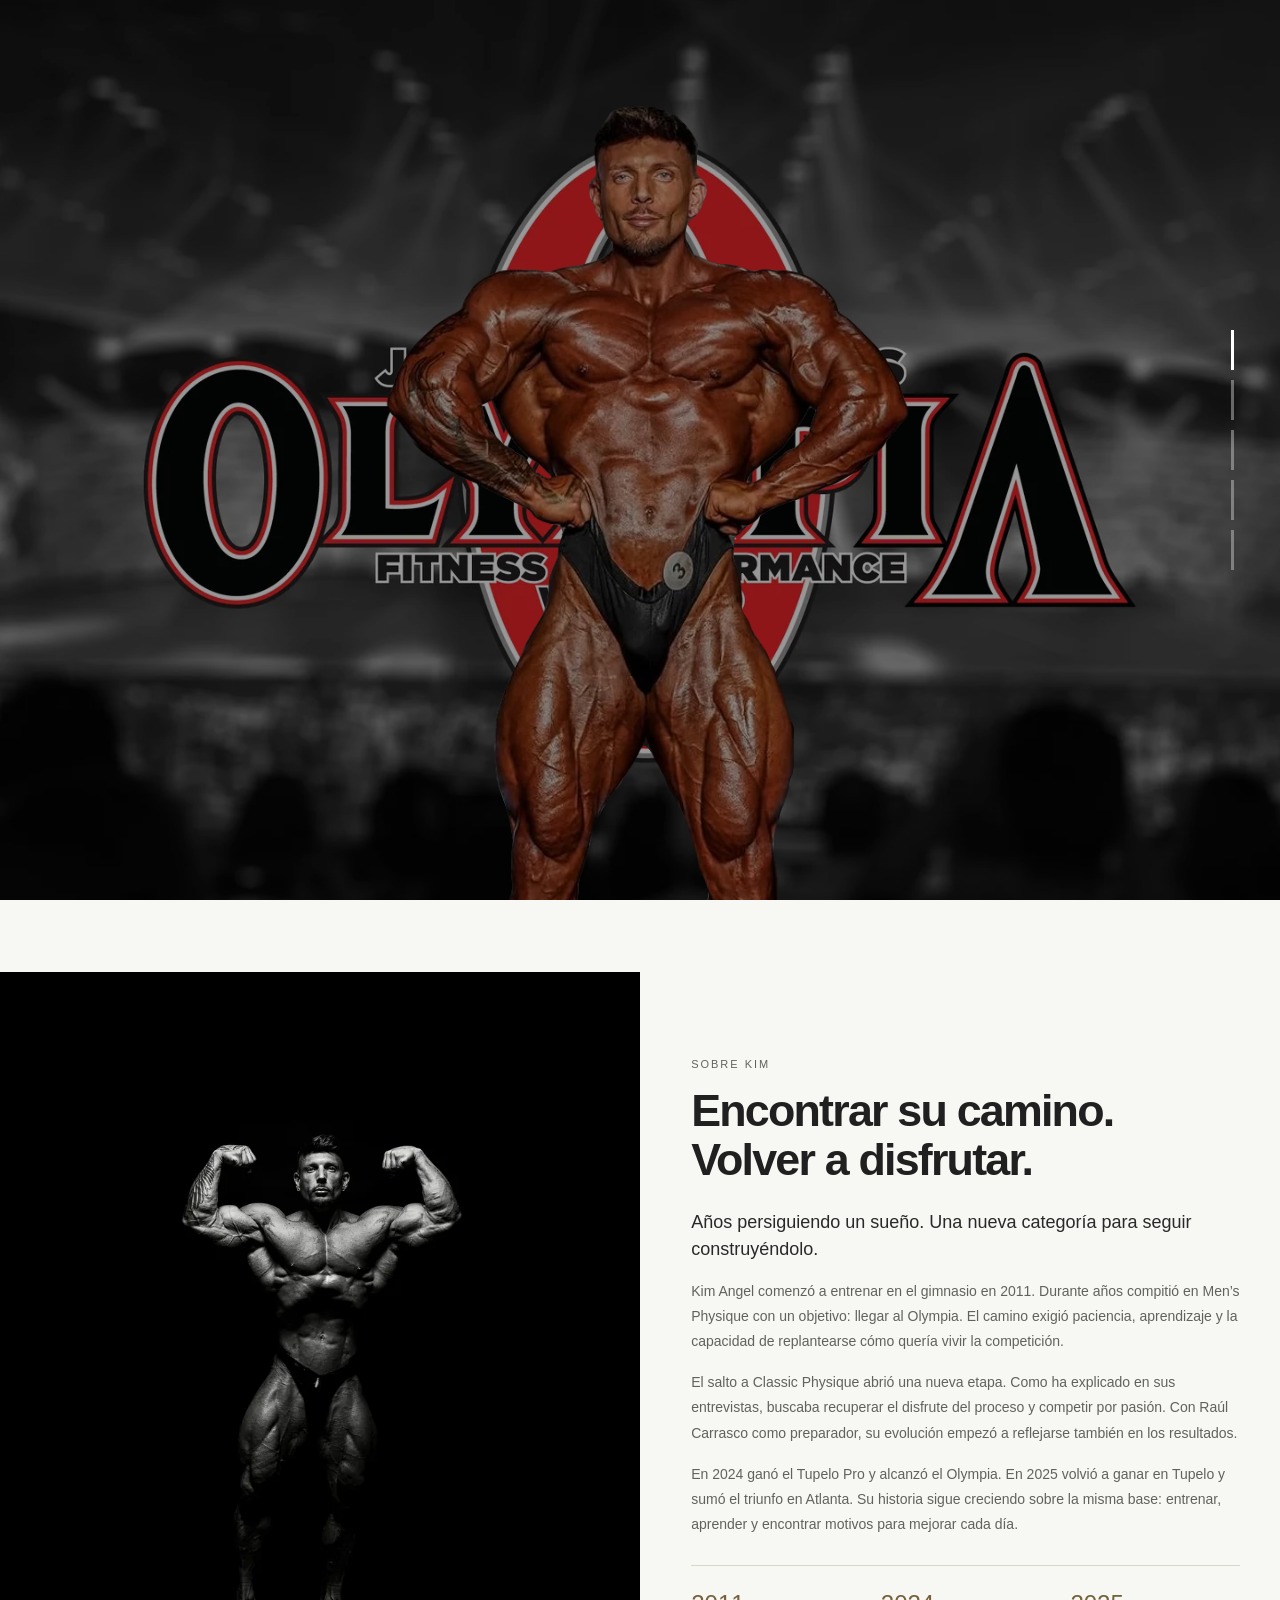
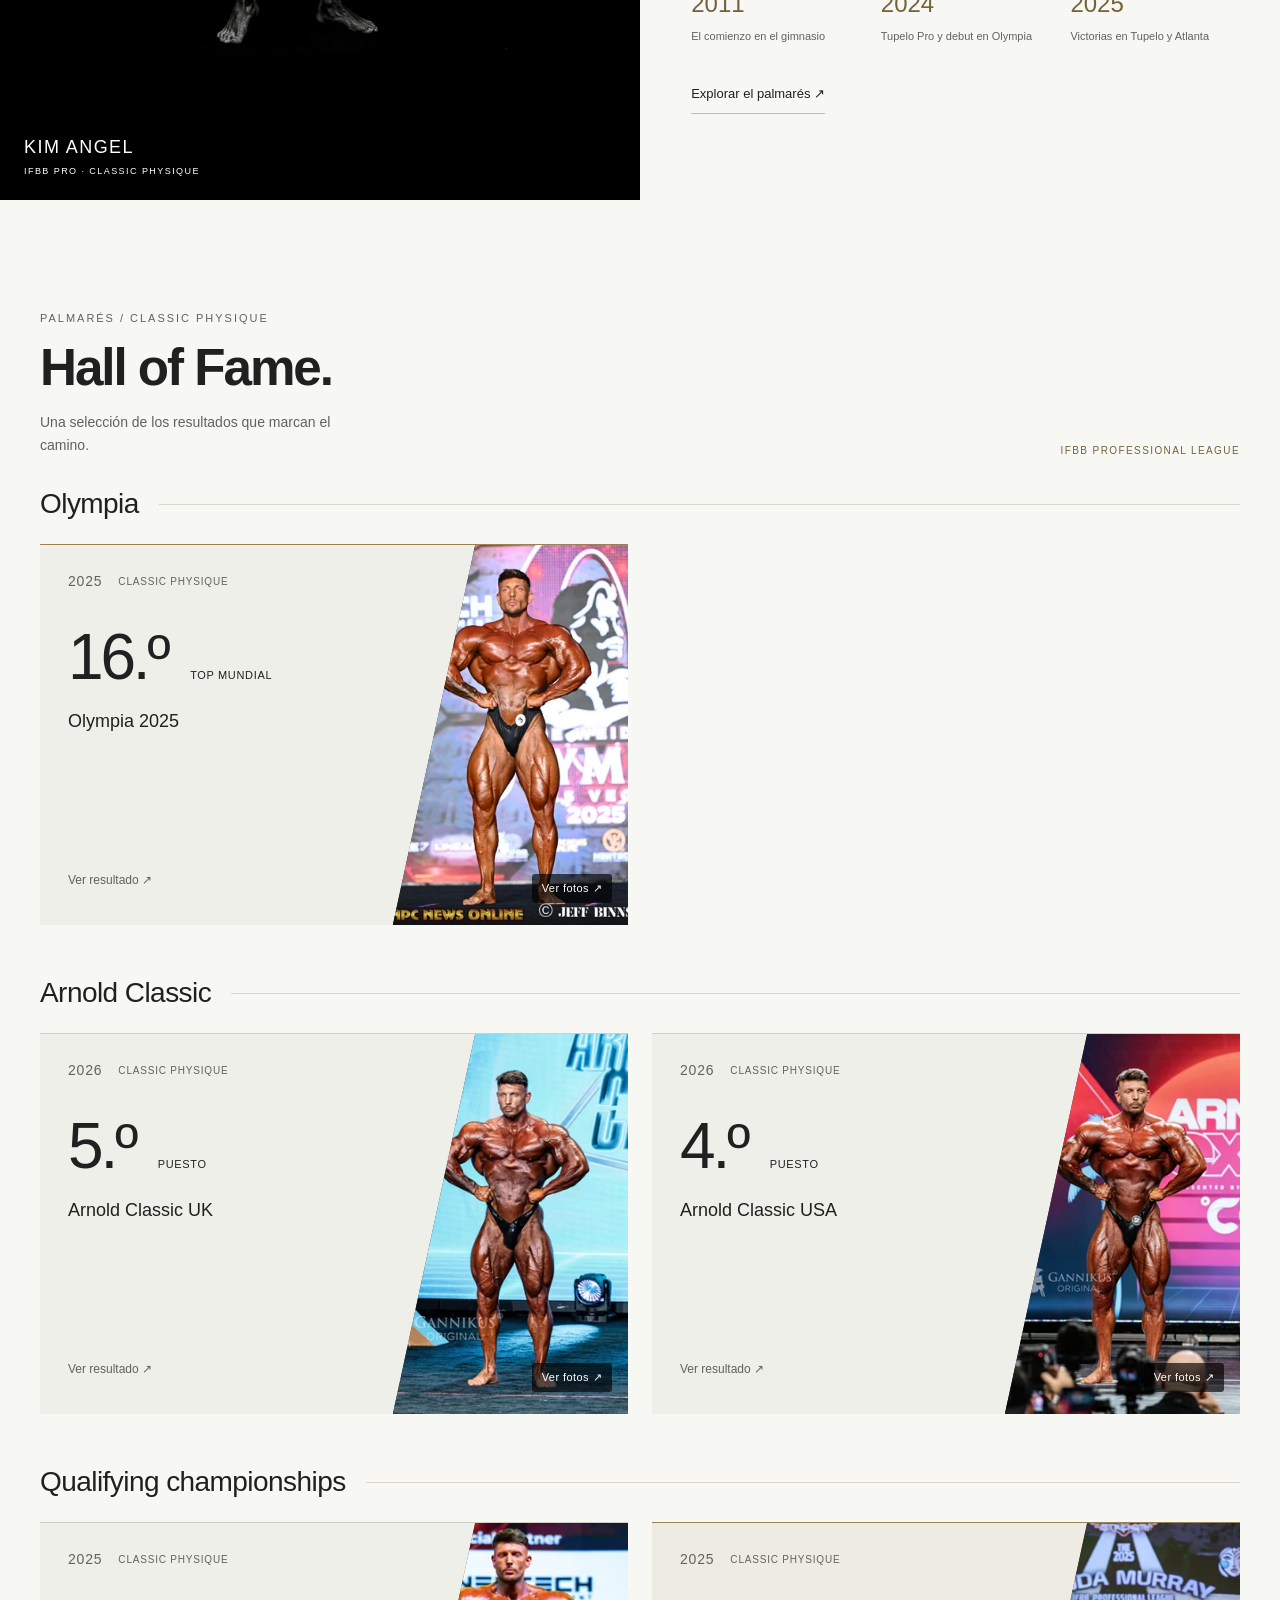
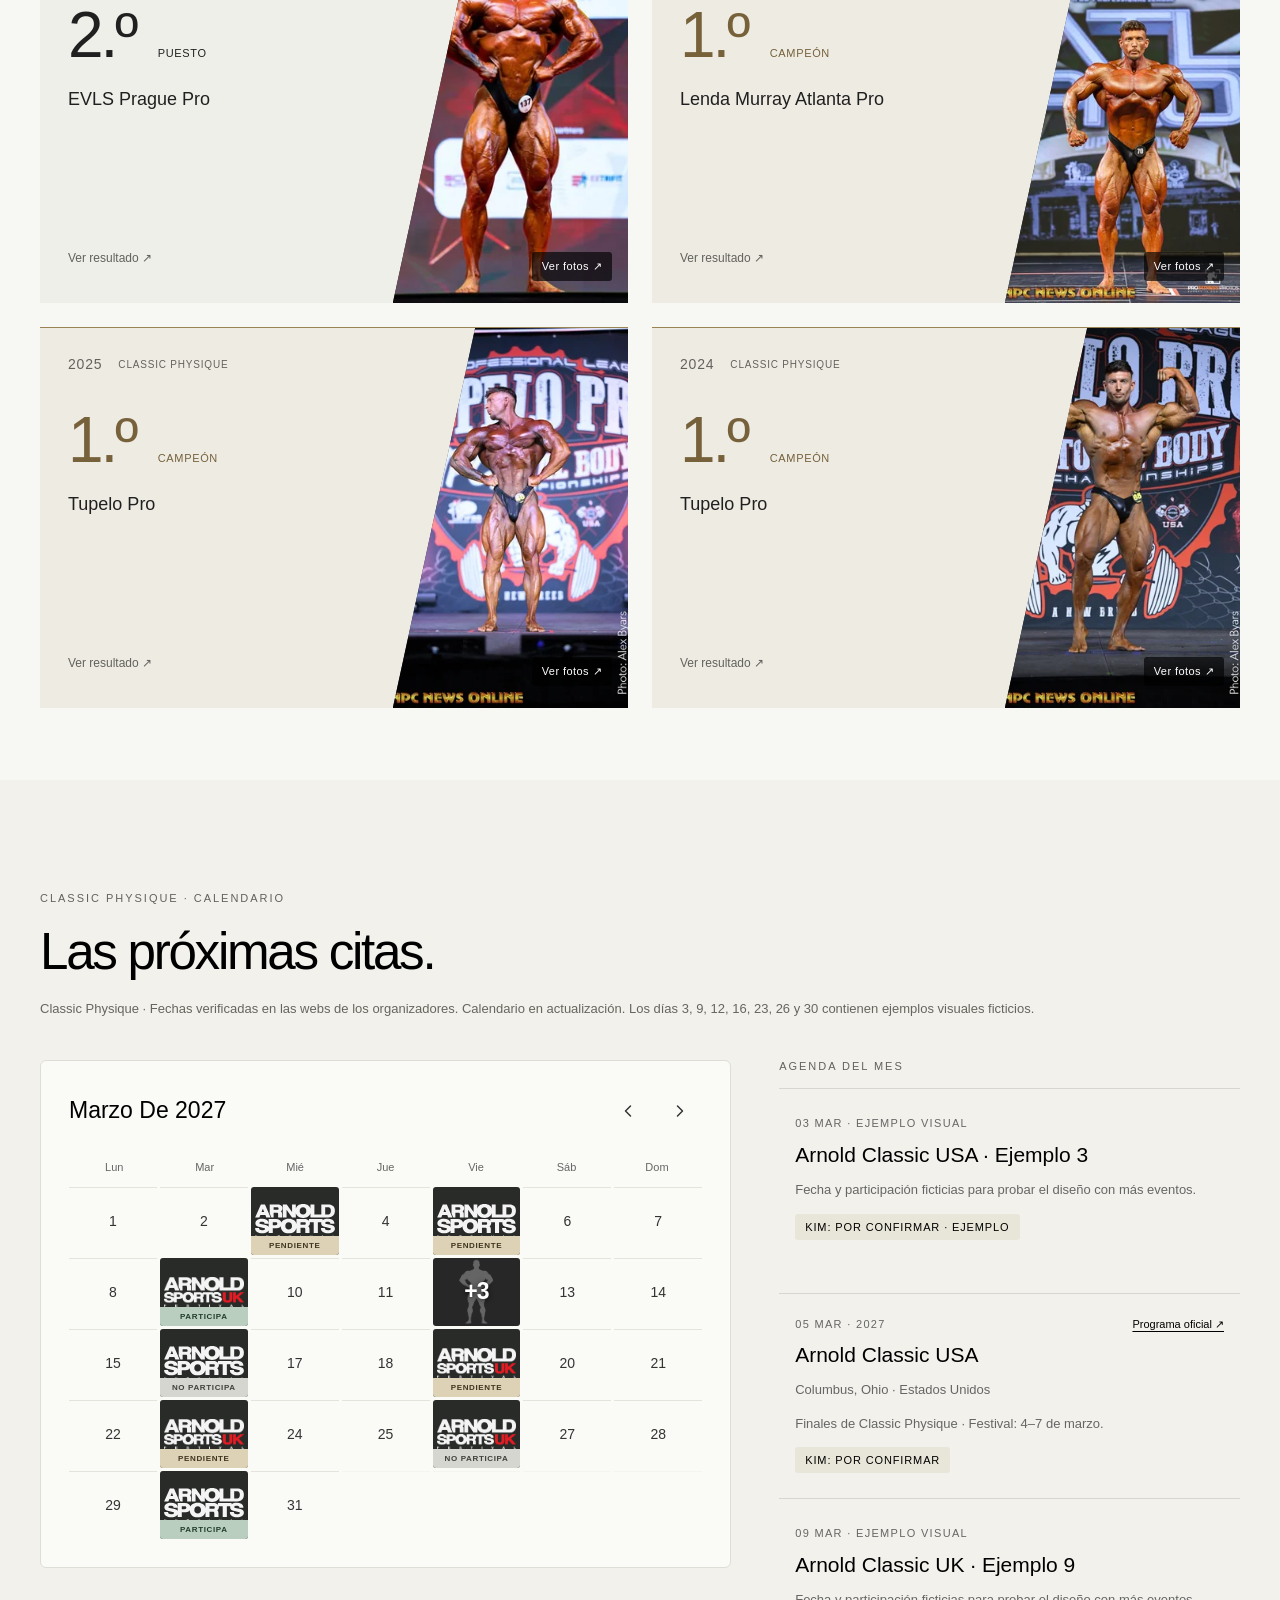
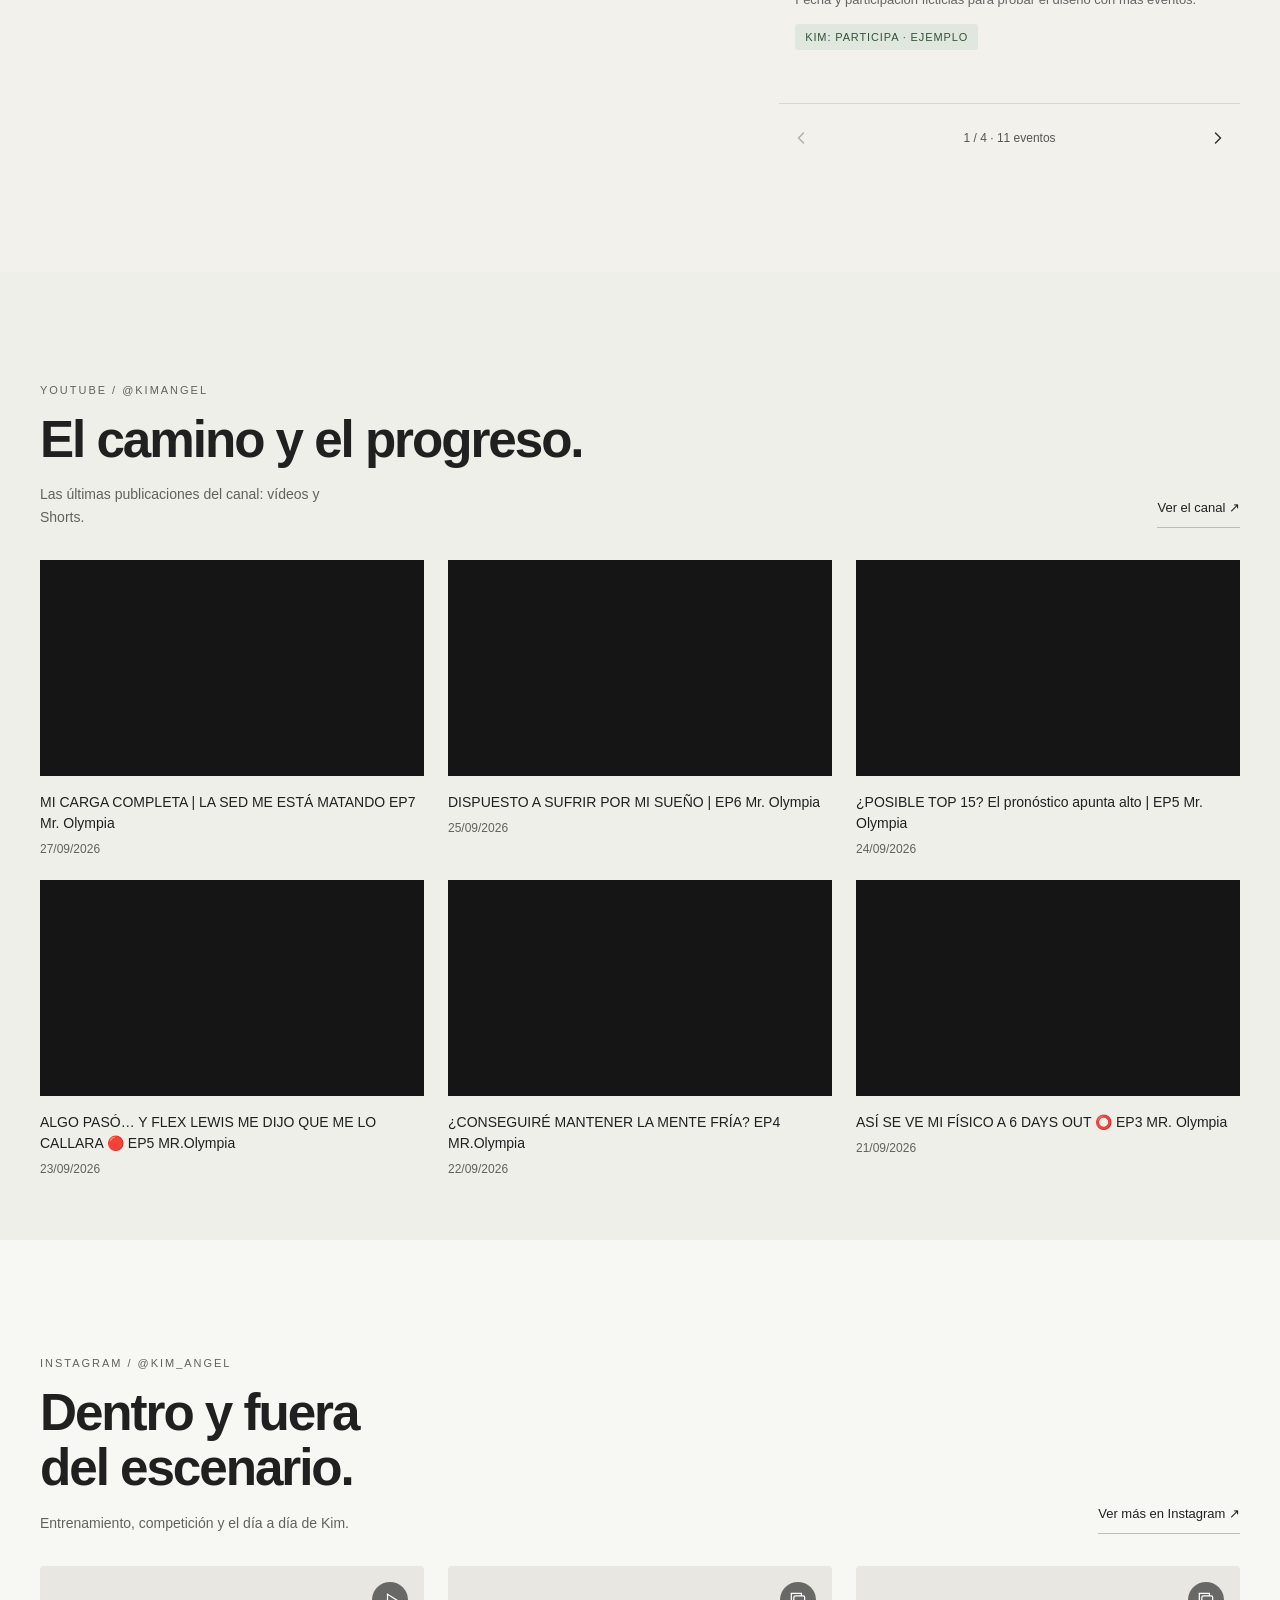
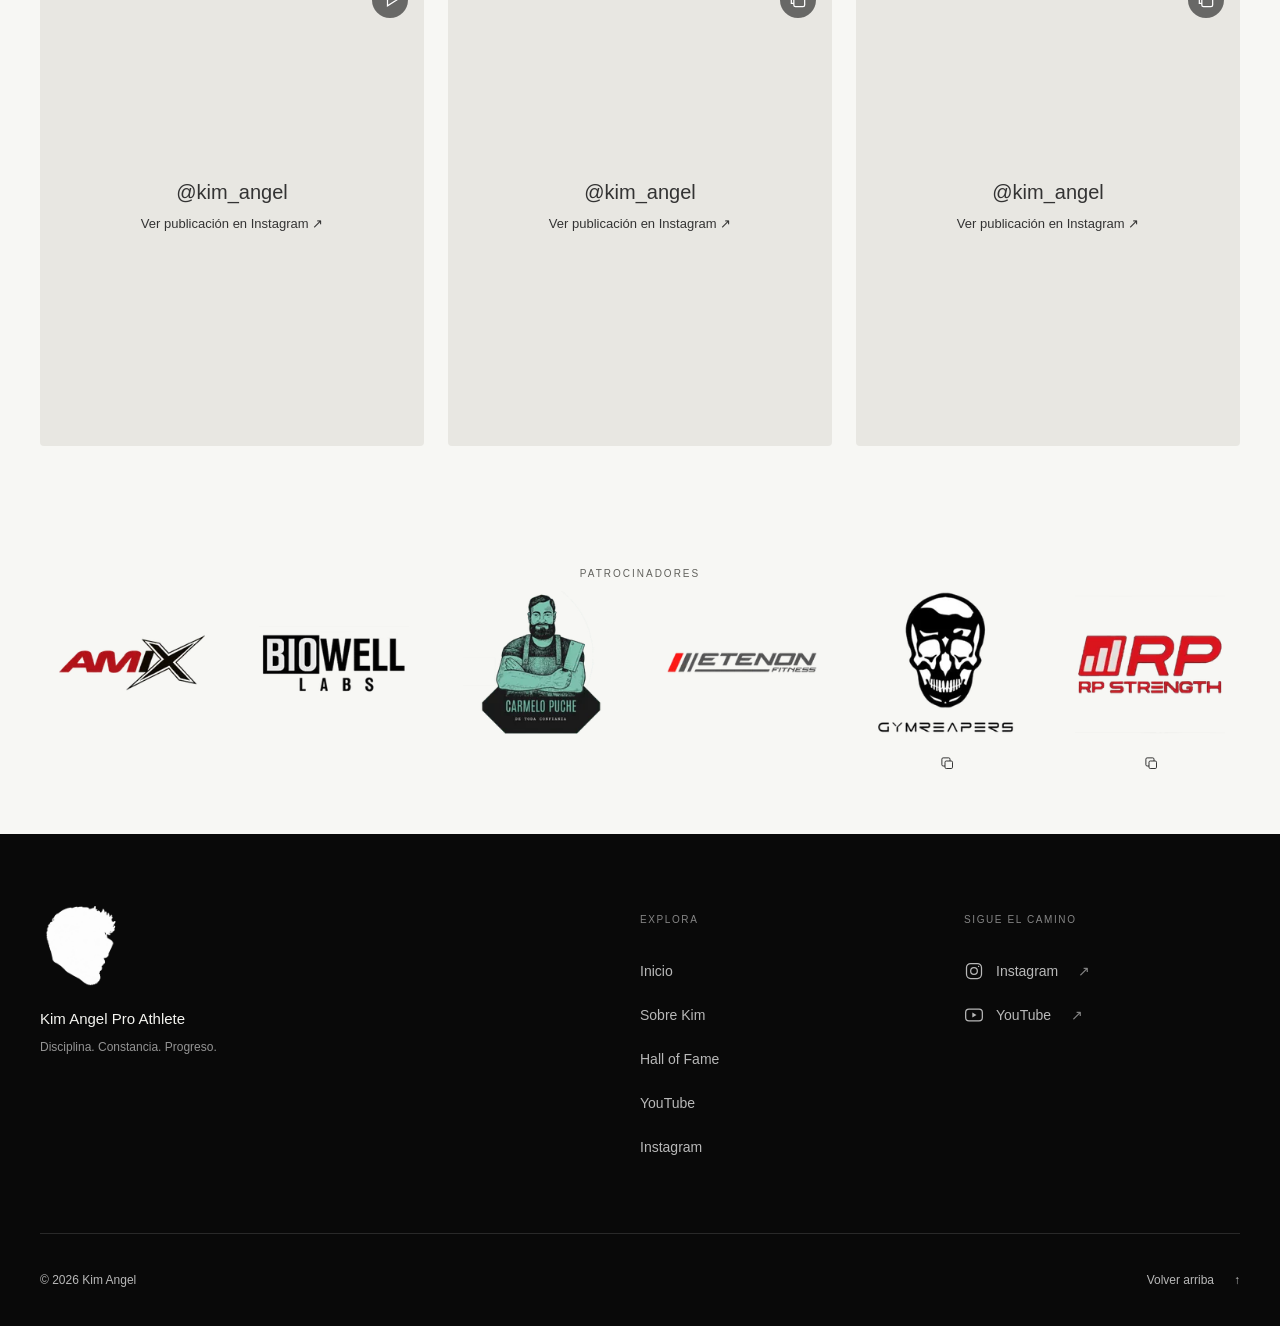
==== commit 234b50da: "feat: add calendar. Not finished." ====
--- a/index.html
+++ b/index.html
@@ -4,7 +4,8 @@
     <meta charset="UTF-8">
     <meta name="viewport" content="width=device-width, initial-scale=1.0">
     <title>Kim Angel Pro Athlete</title>
-    <link rel="icon" type="image/png" href="img/web_main_kim_logo.png">
+    <link rel="icon" type="image/x-icon" href="/favicon.ico" sizes="16x16 32x32 48x48 96x96">
+    <link rel="icon" type="image/png" href="/img/favicon-96.png" sizes="96x96">
     <meta name="description" content="Conoce a Kim Angel, atleta IFBB Pro de Classic Physique: trayectoria, palmarés, fotos de Olympia y Arnold Classic, vídeos y contenido de sus competiciones.">
     <meta name="theme-color" content="#111111">
     <meta name="robots" content="max-image-preview:large">
@@ -30,7 +31,8 @@
                 <nav class="hero-nav" aria-label="Navegación principal" inert>
                     <div class="container nav-inner">
                         <a class="brand" href="#inicio" aria-label="Kim Angel, inicio"><img src="img/optimized/web_main_kim_logo-192w.webp" alt="Kim Angel" width="1254" height="1254" srcset="img/optimized/web_main_kim_logo-96w.webp 96w, img/optimized/web_main_kim_logo-192w.webp 192w, img/optimized/web_main_kim_logo-320w.webp 320w" sizes="160px" loading="lazy" decoding="async"></a>
-                        <div class="nav-links">
+                        <button class="nav-toggle" type="button" aria-expanded="false" aria-controls="main-nav-links" aria-label="Menú de navegación"><svg width="28" height="28" viewBox="0 0 24 24" fill="none" stroke="currentColor" stroke-width="1.6" stroke-linecap="round" aria-hidden="true"><path d="M3 6h18M3 12h18M3 18h18"/></svg></button>
+                        <div class="nav-links" id="main-nav-links">
                             <a href="#inicio">Inicio</a><a href="#sobre-kim">Sobre Kim</a>
                             <a href="#hall-of-fame">Palmarés</a>
                             <a href="#youtube">YouTube</a>
@@ -180,6 +182,60 @@
                 </section>
             </div>
         </section>
+        <section class="competition-calendar" id="calendario" aria-labelledby="calendar-title">
+            <div class="container">
+                <p class="social-eyebrow">CLASSIC PHYSIQUE · CALENDARIO</p>
+                <h2 id="calendar-title">Las próximas citas.</h2>
+                <p class="calendar-demo">Classic Physique · Fechas verificadas en las webs de los organizadores. Calendario en actualización. Los días 3, 9, 12, 16, 23, 26 y 30 contienen ejemplos visuales ficticios.</p>
+                <div class="calendar-layout">
+                    <div class="calendar-panel">
+                        <div class="calendar-toolbar">
+                            <h3 id="calendar-month" aria-live="polite"></h3>
+                            <div><button type="button" id="calendar-prev" aria-label="Mes anterior" data-nav-direction="previous"></button><button type="button" id="calendar-next" aria-label="Mes siguiente" data-nav-direction="next"></button></div>
+                        </div>
+                        <div class="calendar-week" aria-hidden="true"><span>Lun</span><span>Mar</span><span>Mié</span><span>Jue</span><span>Vie</span><span>Sáb</span><span>Dom</span></div>
+                        <div class="calendar-days" role="group" aria-labelledby="calendar-month"></div>
+                    </div>
+                    <div class="calendar-agenda">
+                        <p class="social-eyebrow">AGENDA DEL MES</p>
+                        <p class="calendar-empty" hidden>Todavía no hemos añadido competiciones para este mes.</p>
+                        <article class="calendar-event" data-date="2027-03-03" data-status="pending" data-logo="img/calendar/arnold-usa.svg" id="calendar-example-03">
+                            <time datetime="2027-03-03">03 MAR · EJEMPLO VISUAL</time><h3>Arnold Classic USA · Ejemplo 3</h3><p>Fecha y participación ficticias para probar el diseño con más eventos.</p><span class="calendar-status pending">Kim: Por confirmar · Ejemplo</span>
+                        </article>
+                        <article class="calendar-event" data-date="2027-03-05" data-status="pending" data-logo="img/calendar/arnold-usa.svg" id="calendar-arnold-usa-2027">
+                            <div class="calendar-event-top"><time datetime="2027-03-05">05 MAR · 2027</time><a href="https://www.arnoldsports.com/tickets/" target="_blank" rel="noopener noreferrer">Programa oficial ↗</a></div><h3>Arnold Classic USA</h3><p>Columbus, Ohio · Estados Unidos</p><p>Finales de Classic Physique · Festival: 4–7 de marzo.</p><span class="calendar-status">Kim: por confirmar</span>
+                        </article>
+                        <article class="calendar-event" data-date="2027-03-09" data-status="confirmed" data-logo="img/calendar/arnold-uk.png" id="calendar-example-09">
+                            <time datetime="2027-03-09">09 MAR · EJEMPLO VISUAL</time><h3>Arnold Classic UK · Ejemplo 9</h3><p>Fecha y participación ficticias para probar el diseño con más eventos.</p><span class="calendar-status confirmed">Kim: Participa · Ejemplo</span>
+                        </article>
+                        <article class="calendar-event" data-date="2027-03-12" data-status="confirmed" data-logo="img/calendar/arnold-usa.svg" id="calendar-example-confirmed">
+                            <time datetime="2027-03-12">12 MAR · EJEMPLO VISUAL</time><h3>Arnold Classic USA · Ejemplo</h3><p>Fecha y participación ficticias para comparar el diseño.</p><span class="calendar-status confirmed">Kim participa · Ejemplo</span>
+                        </article>
+                        <article class="calendar-event" data-date="2027-03-12" data-status="pending" data-logo="img/calendar/arnold-uk.png" id="calendar-example-same-day-pending">
+                            <time datetime="2027-03-12">12 MAR · EJEMPLO VISUAL</time><h3>Competición B · Ejemplo simultáneo</h3><p>Evento ficticio para probar varias competiciones el mismo día. Logo provisional de Arnold UK.</p><span class="calendar-status">Kim: por confirmar · Ejemplo</span>
+                        </article>
+                        <article class="calendar-event" data-date="2027-03-12" data-status="absent" data-logo="img/calendar/arnold-usa.svg" id="calendar-example-same-day-absent">
+                            <time datetime="2027-03-12">12 MAR · EJEMPLO VISUAL</time><h3>Competición C · Ejemplo simultáneo</h3><p>Evento ficticio para probar varias competiciones el mismo día. Logo provisional de Arnold USA.</p><span class="calendar-status absent">Kim: no participa · Ejemplo</span>
+                        </article>
+                        <article class="calendar-event" data-date="2027-03-16" data-status="absent" data-logo="img/calendar/arnold-usa.svg" id="calendar-example-16">
+                            <time datetime="2027-03-16">16 MAR · EJEMPLO VISUAL</time><h3>Arnold Classic USA · Ejemplo 16</h3><p>Fecha y participación ficticias para probar el diseño con más eventos.</p><span class="calendar-status absent">Kim: No participa · Ejemplo</span>
+                        </article>
+                        <article class="calendar-event" data-date="2027-03-19" data-status="pending" data-logo="img/calendar/arnold-uk.png" id="calendar-arnold-uk-2027">
+                            <div class="calendar-event-top"><time datetime="2027-03-19">19 MAR · 2027</time><a href="https://arnoldsportsuk.com/tickets/" target="_blank" rel="noopener noreferrer">Programa oficial ↗</a></div><h3>Arnold Classic UK</h3><p>Birmingham · Reino Unido</p><p>Finales de Classic Physique · Festival: 19–21 de marzo.</p><span class="calendar-status">Kim: por confirmar</span>
+                        </article>
+                        <article class="calendar-event" data-date="2027-03-23" data-status="pending" data-logo="img/calendar/arnold-uk.png" id="calendar-example-23">
+                            <time datetime="2027-03-23">23 MAR · EJEMPLO VISUAL</time><h3>Arnold Classic UK · Ejemplo 23</h3><p>Fecha y participación ficticias para probar el diseño con más eventos.</p><span class="calendar-status pending">Kim: Por confirmar · Ejemplo</span>
+                        </article>
+                        <article class="calendar-event" data-date="2027-03-26" data-status="absent" data-logo="img/calendar/arnold-uk.png" id="calendar-example-absent">
+                            <time datetime="2027-03-26">26 MAR · EJEMPLO VISUAL</time><h3>Arnold Classic UK · Ejemplo</h3><p>Fecha y participación ficticias para comparar el diseño.</p><span class="calendar-status absent">Kim no participa · Ejemplo</span>
+                        </article>
+                        <article class="calendar-event" data-date="2027-03-30" data-status="confirmed" data-logo="img/calendar/arnold-usa.svg" id="calendar-example-30">
+                            <time datetime="2027-03-30">30 MAR · EJEMPLO VISUAL</time><h3>Arnold Classic USA · Ejemplo 30</h3><p>Fecha y participación ficticias para probar el diseño con más eventos.</p><span class="calendar-status confirmed">Kim: Participa · Ejemplo</span>
+                        </article>
+                    </div>
+                </div>
+            </div>
+        </section>
         <section class="youtube-section" id="youtube" aria-labelledby="youtube-title">
             <div class="container">
                 <header class="social-heading">
@@ -239,19 +295,28 @@
                 <div class="social-grid" role="region" aria-label="Publicaciones de Instagram" tabindex="0">
                 <!-- instagram:generated:start -->
                     <article class="social-post">
-                        <blockquote class="instagram-media" data-instgrm-permalink="https://www.instagram.com/reel/Dd20B64i8fO/" data-instgrm-version="14">
-                            <a href="https://www.instagram.com/reel/Dd20B64i8fO/" target="_blank" rel="noopener noreferrer">Ver esta publicaciÃ³n de @kim_angel en Instagram â†—</a>
-                        </blockquote>
+                        <a class="social-card" href="https://www.instagram.com/reel/Dd20B64i8fO/" target="_blank" rel="noopener noreferrer" aria-label="Reel de @kim_angel del 29/09/2026. Abrir en Instagram (nueva pestaña)">
+                            <span class="social-fallback" aria-hidden="true">@kim_angel<span>Ver publicación en Instagram ↗</span></span>
+                            <img class="social-image" src="https://scontent.cdninstagram.com/v/t51.82787-15/825277270_18642167815002860_4041241869348533317_n.jpg?stp=dst-jpg_e35_tt6&amp;_nc_cat=102&amp;ccb=7-5&amp;_nc_sid=18de74&amp;efg=eyJlZmdfdGFnIjoiQ0xJUFMuYmVzdF9pbWFnZV91cmxnZW4uQzMifQ%3D%3D&amp;_nc_ohc=6EOM4FITHmkQ7kNvwGx44U8&amp;_nc_oc=AdoifKHFglEa2z3xJ4nzuwGeu_BnIu5kJbKkwoX72NXBsEtURV1N1mn8WTQgf4wkyR8&amp;_nc_zt=23&amp;_nc_ht=scontent.cdninstagram.com&amp;edm=AL-3X8kEAAAA&amp;_nc_gid=6L6LWooHPgLhUT1uwIhDbw&amp;_nc_tpa=Q5bMBQKtHoedWD_EOzhRSxVR2e0HtqN5OXIUgaL8SYyNm-corLrs7v5ldVvUTZkrEmZeMBFZkSEHxuFOUA&amp;oh=00_AQOYUCziwbI25BRBS2itsMsV0I-xhjqimETc2ONrdDtpAw&amp;oe=6AC1570A" alt="" width="800" height="1000" loading="lazy" decoding="async">
+                            <span class="social-kind" title="Reel" aria-hidden="true"><svg viewBox="0 0 24 24" fill="none" stroke="currentColor" stroke-width="1.5"><path d="m9 5 11 7-11 7Z"/></svg></span>
+                            <span class="social-open" aria-hidden="true">Ver en Instagram ↗</span>
+                        </a>
                     </article>
                     <article class="social-post">
-                        <blockquote class="instagram-media" data-instgrm-permalink="https://www.instagram.com/p/Dd1UazZm6ZT/" data-instgrm-version="14">
-                            <a href="https://www.instagram.com/p/Dd1UazZm6ZT/" target="_blank" rel="noopener noreferrer">Ver esta publicaciÃ³n de @kim_angel en Instagram â†—</a>
-                        </blockquote>
+                        <a class="social-card" href="https://www.instagram.com/p/Dd1UazZm6ZT/" target="_blank" rel="noopener noreferrer" aria-label="Carrusel de @kim_angel del 28/09/2026. Abrir en Instagram (nueva pestaña)">
+                            <span class="social-fallback" aria-hidden="true">@kim_angel<span>Ver publicación en Instagram ↗</span></span>
+                            <img class="social-image" src="https://scontent.cdninstagram.com/v/t51.82787-15/825277276_18641956420002860_6272723044011596628_n.jpg?stp=dst-jpg_e35_tt6&amp;_nc_cat=109&amp;ccb=7-5&amp;_nc_sid=18de74&amp;efg=eyJlZmdfdGFnIjoiQ0FST1VTRUxfSVRFTS5iZXN0X2ltYWdlX3VybGdlbi5DMyJ9&amp;_nc_ohc=2Qc8fZ8ObE0Q7kNvwGgGD7X&amp;_nc_oc=Adqck8n7P2G-UyYuTW6bHAezNAjk56GxYaBZWNa3XDo7DLZ938LJRam5VaV29Obm0mM&amp;_nc_zt=23&amp;_nc_ht=scontent.cdninstagram.com&amp;edm=AL-3X8kEAAAA&amp;_nc_gid=6L6LWooHPgLhUT1uwIhDbw&amp;oh=00_AQMulZnzlViVIEl6VcCIRJ8QK42F3f71Totlr53sD6TXtg&amp;oe=6AC1603D" alt="" width="800" height="1000" loading="lazy" decoding="async">
+                            <span class="social-kind" title="Carrusel" aria-hidden="true"><svg viewBox="0 0 24 24" fill="none" stroke="currentColor" stroke-width="1.5"><rect x="7" y="7" width="13" height="13" rx="2"/><path d="M16 7V4H4v12h3"/></svg></span>
+                            <span class="social-open" aria-hidden="true">Ver en Instagram ↗</span>
+                        </a>
                     </article>
                     <article class="social-post">
-                        <blockquote class="instagram-media" data-instgrm-permalink="https://www.instagram.com/p/Dd0RivTlR_6/" data-instgrm-version="14">
-                            <a href="https://www.instagram.com/p/Dd0RivTlR_6/" target="_blank" rel="noopener noreferrer">Ver esta publicaciÃ³n de @kim_angel en Instagram â†—</a>
-                        </blockquote>
+                        <a class="social-card" href="https://www.instagram.com/p/Dd0RivTlR_6/" target="_blank" rel="noopener noreferrer" aria-label="Carrusel de @kim_angel del 28/09/2026. Abrir en Instagram (nueva pestaña)">
+                            <span class="social-fallback" aria-hidden="true">@kim_angel<span>Ver publicación en Instagram ↗</span></span>
+                            <img class="social-image" src="https://scontent.cdninstagram.com/v/t51.82787-15/828495750_18641847619002860_5874184718620975454_n.jpg?stp=dst-jpg_e35_tt6&amp;_nc_cat=109&amp;ccb=7-5&amp;_nc_sid=18de74&amp;efg=eyJlZmdfdGFnIjoiQ0FST1VTRUxfSVRFTS5iZXN0X2ltYWdlX3VybGdlbi5DMyJ9&amp;_nc_ohc=_lDQ9o932ygQ7kNvwHmqbDG&amp;_nc_oc=AdqHxJAU1pc8pXhhs-yzpYiFPn9I5cGXFen6LXwUi6oEmwYkbplbhGA_Eyo1DNucFP4&amp;_nc_zt=23&amp;_nc_ht=scontent.cdninstagram.com&amp;edm=AL-3X8kEAAAA&amp;_nc_gid=6L6LWooHPgLhUT1uwIhDbw&amp;oh=00_AQNErnPfNeOTmyB_34wmrJIS4dqoQnOp3boTPYgDH8hsjQ&amp;oe=6AC174D2" alt="" width="800" height="1000" loading="lazy" decoding="async">
+                            <span class="social-kind" title="Carrusel" aria-hidden="true"><svg viewBox="0 0 24 24" fill="none" stroke="currentColor" stroke-width="1.5"><rect x="7" y="7" width="13" height="13" rx="2"/><path d="M16 7V4H4v12h3"/></svg></span>
+                            <span class="social-open" aria-hidden="true">Ver en Instagram ↗</span>
+                        </a>
                     </article>
                 <!-- instagram:generated:end -->
                 </div>
@@ -341,6 +406,8 @@
     <!-- Instagram is initialized when its section approaches the viewport. -->
     <script src="js/main.js"></script>
     <script src="js/hall-gallery.js"></script>
+    <script src="js/calendar.js"></script>
+    <script src="js/navigation-controls.js"></script>
 </body>
 </html>
 
--- a/css/styles.css
+++ b/css/styles.css
@@ -285,55 +285,77 @@
 .social-grid {
     display: grid;
     grid-template-columns: repeat(3, minmax(0, 1fr));
-    align-items: start;
+    align-items: stretch;
     gap: 24px;
 }
 
-.social-post {
-    min-width: 0;
-}
-
-.social-post .instagram-media {
-    width: 100% !important;
-    min-width: 0 !important;
-    max-width: 100% !important;
-    margin: 0 !important;
-}
-
-.social-post blockquote {
+.social-post { min-width: 0; }
+.social-card {
+    position: relative;
+    display: block;
+    aspect-ratio: 4 / 5;
+    overflow: hidden;
+    border-radius: 4px;
+    background: #e8e7e2;
+    color: #333;
+    text-decoration: none;
+    isolation: isolate;
+}
+.social-image {
+    position: absolute;
+    inset: 0;
+    width: 100%;
+    height: 100%;
+    object-fit: cover;
+    transition: transform 400ms ease;
+}
+.social-fallback {
+    position: absolute;
+    inset: 0;
+    display: flex;
+    flex-direction: column;
+    align-items: center;
+    justify-content: center;
+    gap: 12px;
+    padding: 24px;
+    text-align: center;
+    font-size: 20px;
+}
+.social-fallback span { font-size: 13px; }
+.social-kind {
+    position: absolute;
+    top: 16px;
+    right: 16px;
+    width: 36px;
+    height: 36px;
     display: grid;
     place-items: center;
-    min-height: 420px;
-    padding: 24px;
-    background: #fff;
-    line-height: 1.6;
-}
-
-.social-post blockquote a {
-    color: #555;
-    font-size: 14px;
+    border-radius: 50%;
+    background: rgba(0,0,0,.55);
+    color: #fff;
+}
+.social-kind svg { width: 20px; height: 20px; }
+.social-open {
+    position: absolute;
+    inset: auto 0 0;
+    padding: 48px 20px 20px;
+    background: linear-gradient(transparent, rgba(0,0,0,.75));
+    color: white;
+    font-size: 13px;
+    opacity: 0;
+    transition: opacity 200ms ease;
+}
+.social-card:is(:hover, :focus-visible) .social-image { transform: scale(1.025); }
+.social-card:is(:hover, :focus-visible) .social-open { opacity: 1; }
+@media (prefers-reduced-motion: reduce) {
+    .social-image, .social-open { transition: none; }
+    .social-card:is(:hover, :focus-visible) .social-image { transform: none; }
 }
 
 .social-content a:focus-visible,
 .social-grid:focus-visible {
     outline: 2px solid #555;
     outline-offset: 4px;
-}
-
-@media (max-width: 1100px) {
-    .social-grid {
-        grid-template-columns: none;
-        grid-auto-flow: column;
-        grid-auto-columns: min(86%, 380px);
-        overflow-x: auto;
-        scroll-snap-type: x mandatory;
-        gap: 16px;
-        padding-bottom: 12px;
-    }
-
-    .social-post {
-        scroll-snap-align: start;
-    }
 }
 
 @media (max-width: 767px) {
@@ -1219,3 +1241,193 @@
 @media (min-width: 768px) and (max-width: 1100px) {
     .youtube-grid { grid-template-columns: repeat(2, minmax(0, 1fr)); }
 }
+
+/* Mobile navigation and natural document scrolling. */
+.nav-toggle { display: none; }
+.viewer-stage { min-height: 0; overflow: auto; overscroll-behavior: contain; touch-action: auto; }
+.viewer-stage .viewer-photo { touch-action: auto; }
+.viewer-stage.is-zoomed .viewer-photo { width: 200%; height: 200%; max-width: none; }
+.hall-prev, .hall-next, .viewer-prev, .viewer-next { display: inline-grid; place-items: center; padding: 0; }
+@media (max-width: 900px), (pointer: coarse) {
+    html { scroll-snap-type: none; scroll-behavior: auto; }
+    .hero-section { height: 100svh; }
+    .next-section { height: auto; min-height: 100svh; }
+    .section-indicator { display: none; }
+}
+@media (max-width: 900px) {
+    .nav-toggle { display: flex; align-items: center; justify-content: center; width: 48px; height: 48px; padding: 10px; border: 0; background: transparent; color: white; cursor: pointer; }
+    .nav-toggle:focus-visible { outline: 2px solid white; outline-offset: 3px; }
+    .hero-nav .nav-links { display: none; position: absolute; top: var(--nav-height); left: 0; right: 0; padding: 16px var(--page-gutter); background: #111; flex-direction: column; flex-wrap: nowrap; gap: 0; font-size: 16px; }
+    .hero-nav .nav-links a { display: block; padding: 14px 0; white-space: nowrap; }
+    .mobile-nav-open .hero { overflow: visible; }
+    .mobile-nav-open .nav-links { display: flex; }
+    .viewer-controls { gap: 16px; }
+}
+
+@media (max-width: 1100px) {
+    .social-grid {
+        grid-template-columns: minmax(0, 1fr);
+        grid-auto-flow: row;
+        grid-auto-columns: auto;
+        overflow-x: visible;
+        scroll-snap-type: none;
+        gap: 24px;
+        padding-bottom: 0;
+    }
+}
+
+.competition-calendar { background: #f2f1ec; padding: 112px 0; font-family: Arial, sans-serif; scroll-margin-top: 80px; }
+.competition-calendar h2 { font-size: clamp(34px, 4vw, 58px); font-weight: 400; letter-spacing: -.045em; margin: 18px 0; }
+.calendar-demo { color: #66665e; font-size: 13px; line-height: 1.6; margin-bottom: 40px; }
+.calendar-layout { display: grid; grid-template-columns: minmax(0, 1.5fr) minmax(0, 1fr); gap: 48px; align-items: start; }
+.calendar-panel { padding: 28px; background: #fafaf7; border: 1px solid #deded6; border-radius: 6px; }
+.calendar-toolbar { display: flex; align-items: center; justify-content: space-between; gap: 12px; margin-bottom: 28px; }
+.calendar-toolbar h3 { margin: 0; font-size: 23px; font-weight: 400; text-transform: capitalize; }
+.calendar-toolbar button { width: 44px; height: 44px; border: 0; background: transparent; font-size: 28px; cursor: pointer; }
+.calendar-week, .calendar-days { display: grid; grid-template-columns: repeat(7, minmax(0, 1fr)); }
+.calendar-week { font-size: 11px; color: #666; text-align: center; padding-bottom: 14px; }
+.calendar-day { min-height: 68px; border: 0; border-top: 1px solid #e4e4dc; background: transparent; color: #333; font: inherit; font-size: 14px; display: flex; flex-direction: column; align-items: center; justify-content: center; gap: 7px; }
+.calendar-day.is-empty { opacity: .25; }
+.calendar-day.has-event { cursor: pointer; background: #eeede5; }
+.calendar-day.confirmed { background: #e0e7df; color: #345338; }
+.calendar-marker { font-size: 9px; }
+.calendar-day.absent .calendar-marker { color: #777; }
+.calendar-day:hover:not(.is-empty), .calendar-day:focus-visible { outline: 1px solid #777; outline-offset: -2px; }
+.calendar-event { border-top: 1px solid #d7d7cf; padding: 24px 16px; scroll-margin-top: 90px; }
+.calendar-event time { font-size: 11px; letter-spacing: .12em; color: #666; }
+.calendar-event h3 { font-size: 21px; font-weight: 400; margin: 12px 0; }
+.calendar-event p { font-size: 13px; color: #666; line-height: 1.6; }
+.calendar-status { font-size: 11px; display: inline-block; background: #e8e5d9; padding: 7px 10px; border-radius: 3px; }
+.calendar-status.confirmed { color: #345338; background: #e0e7df; }
+.calendar-status.absent { background: #e5e5e0; color: #555; }
+.calendar-event.is-selected { background: #fff; outline: 1px solid #888; }
+.calendar-event[hidden], .calendar-empty[hidden] { display: none; }
+@media (max-width: 900px) {
+    .competition-calendar { padding: 80px 0; }
+    .calendar-layout { grid-template-columns: minmax(0, 1fr); gap: 32px; }
+}
+@media (max-width: 540px) {
+    .calendar-panel { padding: 16px 10px; }
+    .calendar-day { min-height: 54px; }
+    .calendar-toolbar h3 { font-size: 20px; }
+}
+
+
+/* Competition tiles: logo, folded date corner and participation strip. */
+.calendar-days { gap: 3px; }
+.calendar-day.has-event { position: relative; isolation: isolate; background: #292b29; color: white; overflow: hidden; border: 0; border-radius: 3px; min-height: 88px; padding: 0; }
+.calendar-day.has-event::before { content: ''; position: absolute; top: 0; right: 0; width: 36px; height: 36px; background: #0e100f; clip-path: polygon(0 0, 100% 0, 100% 100%); z-index: 1; }
+.calendar-day-logo { position: absolute; inset: 26px 5px 24px; width: calc(100% - 10px); height: calc(100% - 50px); object-fit: contain; opacity: .95; pointer-events: none; }
+.calendar-day.has-event .calendar-day-number { position: absolute; top: 4px; right: 5px; z-index: 2; font-size: 13px; font-weight: 700; }
+.calendar-day-status { position: absolute; bottom: 0; left: 0; right: 0; min-height: 19px; display: flex; align-items: center; justify-content: center; gap: 3px; padding: 3px 1px; background: #ddd2b6; color: #403620; font-size: 8px; font-weight: 700; }
+.calendar-day.confirmed .calendar-day-status { background: #b9cebe; color: #233e2d; }
+.calendar-day.absent .calendar-day-status { background: #d6d6d0; color: #41413b; }
+.calendar-day.has-event:hover, .calendar-day.has-event:focus-visible { outline: 2px solid #83724b; outline-offset: 1px; }
+.calendar-event a { color: inherit; text-underline-offset: 3px; }
+@media (max-width: 540px) {
+    .calendar-day.has-event { min-height: 74px; }
+    .calendar-day-logo { inset: 23px 3px 20px; width: calc(100% - 6px); height: calc(100% - 43px); }
+    .calendar-day-status { min-height: 16px; padding: 1px; font-size: 11px; }
+    .calendar-status-label { display: none; }
+}
+
+/* Logo-led event tiles; the calendar position and accessible label retain the date. */
+.calendar-day.has-event::before, .calendar-day.has-event .calendar-day-number { display: none; }
+.calendar-day-logo { inset: 8px 5px 25px; height: calc(100% - 33px); }
+.calendar-status-symbol:empty { display: none; }
+@media (max-width: 540px) {
+    .calendar-day-logo { inset: 6px 3px 21px; height: calc(100% - 27px); }
+    .calendar-day.pending .calendar-status-label { display: inline; font-size: 6px; }
+}
+
+/* A competition never changes the calendar row height. */
+.calendar-day, .calendar-day.has-event { height: 68px; min-height: 0; }
+.calendar-day-logo { inset: 4px; width: calc(100% - 8px); height: calc(100% - 8px); }
+.calendar-day-status { z-index: 2; }
+.calendar-pagination { display: flex; align-items: center; justify-content: space-between; gap: 12px; border-top: 1px solid #d7d7cf; padding-top: 12px; font-size: 12px; color: #555; }
+.calendar-pagination[hidden] { display: none; }
+.calendar-pagination button { width: 44px; height: 44px; border: 1px solid #d7d7cf; border-radius: 3px; background: transparent; color: #222; font: inherit; font-size: 24px; cursor: pointer; }
+.calendar-pagination button[aria-disabled="true"] { opacity: .35; cursor: default; }
+.calendar-pagination button:focus-visible { outline: 2px solid #555; outline-offset: 3px; }
+@media (max-width: 540px) {
+    .calendar-day, .calendar-day.has-event { height: 54px; min-height: 0; }
+}
+
+.calendar-event-top { display: flex; align-items: baseline; justify-content: space-between; gap: 12px; }
+.calendar-event-top a { flex-shrink: 0; font-size: 11px; white-space: nowrap; }
+
+.calendar-event-list > .calendar-event { min-height: var(--agenda-card-height, 0px); box-sizing: border-box; }
+
+/* Shared previous/next control across calendars and photo galleries. */
+button.navigation-control {
+    display: inline-grid;
+    place-items: center;
+    flex: 0 0 44px;
+    width: 44px;
+    height: 44px;
+    padding: 0;
+    border: 0;
+    border-radius: 50%;
+    background: var(--navigation-background, transparent);
+    color: var(--navigation-color, #333);
+    cursor: pointer;
+    vertical-align: middle;
+}
+button.navigation-control svg { display: block; pointer-events: none; }
+button.navigation-control[data-nav-direction="next"] svg { transform: rotate(180deg); }
+button.navigation-control:hover { background: var(--navigation-hover, #e5e5de); }
+button.navigation-control:focus-visible { outline: 2px solid currentColor; outline-offset: 3px; }
+button.navigation-control:disabled, button.navigation-control[aria-disabled="true"] { opacity: .35; cursor: default; background: transparent; }
+.hall-gallery, .hall-viewer { --navigation-border: #777; --navigation-color: #fff; --navigation-background: rgb(0 0 0 / 25%); --navigation-hover: #444; }
+.calendar-toolbar > div { display: flex; gap: 8px; }
+
+.calendar-day-status, .calendar-status { text-transform: uppercase; letter-spacing: .08em; }
+.calendar-status-symbol { display: none; }
+@media (max-width: 540px) {
+    .calendar-day-status .calendar-status-label { display: inline; font-size: 6px; letter-spacing: .03em; }
+    .calendar-day-status { line-height: 1.3; }
+}
+
+.calendar-day.multiple-events { background: #e5e4dd; color: #3c403b; gap: 3px; }
+.calendar-day.multiple-events > span { font-size: 12px; font-weight: 600; }
+.calendar-day-popup { position: fixed; inset: auto; margin: 0; width: min(340px, calc(100vw - 16px)); max-height: calc(100dvh - 16px); overflow-y: auto; padding: 16px; border: 1px solid #d8d8ce; border-radius: 8px; background: #fafaf7; color: #333; box-shadow: 0 12px 40px rgb(0 0 0 / 18%); font-family: Arial, sans-serif; }
+.calendar-popup-header { display: flex; align-items: center; justify-content: space-between; gap: 8px; margin-bottom: 12px; }
+.calendar-popup-header h3 { margin: 0; font-size: 12px; line-height: 1.5; font-weight: 500; }
+.calendar-popup-header button { flex-shrink: 0; width: 36px; height: 36px; border: 0; background: transparent; font-size: 24px; cursor: pointer; }
+.calendar-popup-tiles { display: grid; grid-template-columns: repeat(3, minmax(0, 1fr)); gap: 8px; }
+.calendar-popup-tiles .calendar-day { width: 100%; height: 84px; }
+.calendar-popup-tiles .calendar-status-label { display: inline; font-size: 8px; letter-spacing: .04em; }
+.calendar-popup-tiles .calendar-day-status { min-height: 20px; }
+.calendar-day-popup button:focus-visible { outline: 2px solid #83724b; outline-offset: 2px; }
+
+.calendar-day.multiple-events .calendar-championship-icon {
+    position: absolute;
+    inset: 4px;
+    width: calc(100% - 8px);
+    height: calc(100% - 8px);
+    opacity: .16;
+    pointer-events: none;
+}
+.calendar-day.multiple-events > span {
+    position: relative;
+    z-index: 1;
+    font-size: 23px;
+    font-weight: 700;
+    letter-spacing: -.04em;
+    line-height: 1;
+}
+
+.calendar-day.multiple-events { background: #e9e8e2; }
+.calendar-day.multiple-events .calendar-championship-icon { object-fit: contain; opacity: .22; }
+.calendar-day.multiple-events > span { color: #252724; text-shadow: 0 1px 3px #e9e8e2; }
+
+.calendar-day.multiple-events { background: #272727; }
+.calendar-day.multiple-events .calendar-championship-icon {
+    inset: 0;
+    width: 100%;
+    height: 100%;
+    object-fit: contain;
+    filter: grayscale(1);
+    opacity: .38;
+}
+.calendar-day.multiple-events > span { color: #fff; text-shadow: 0 1px 5px rgb(0 0 0 / 70%); }
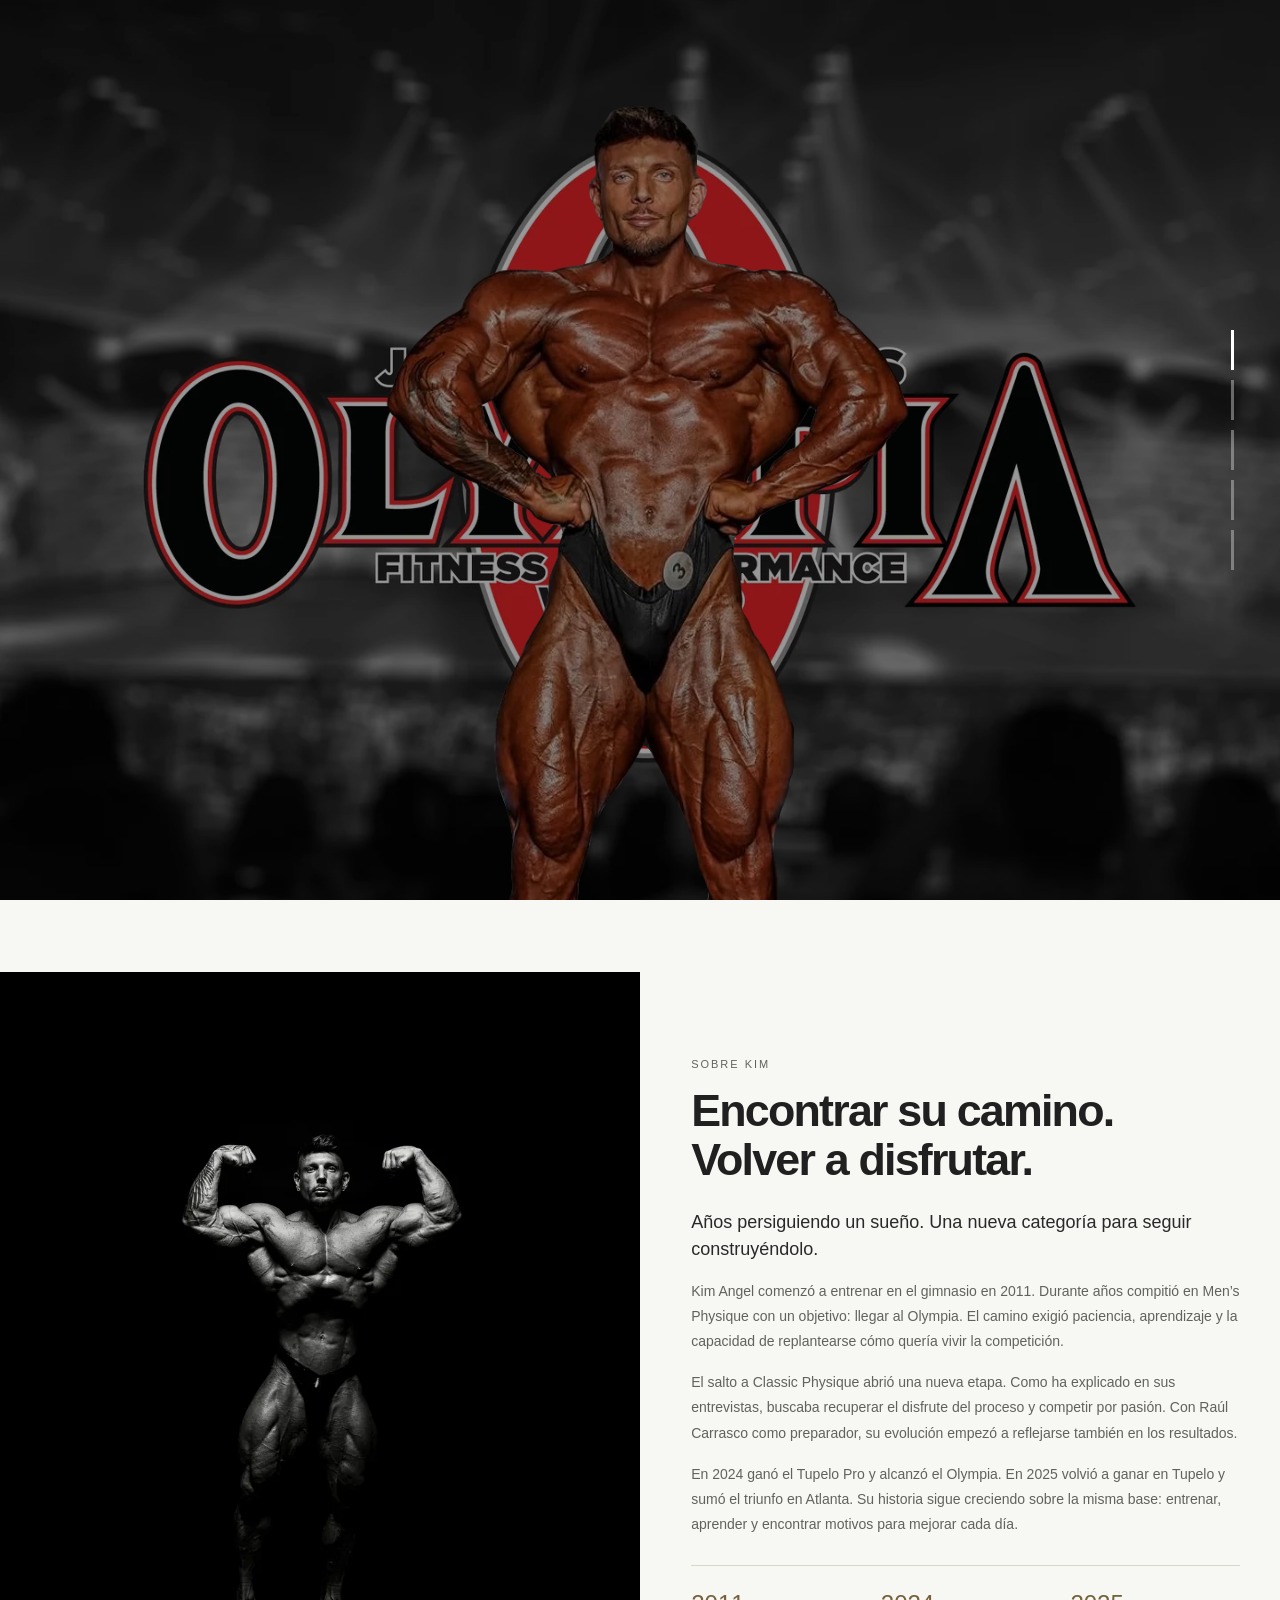
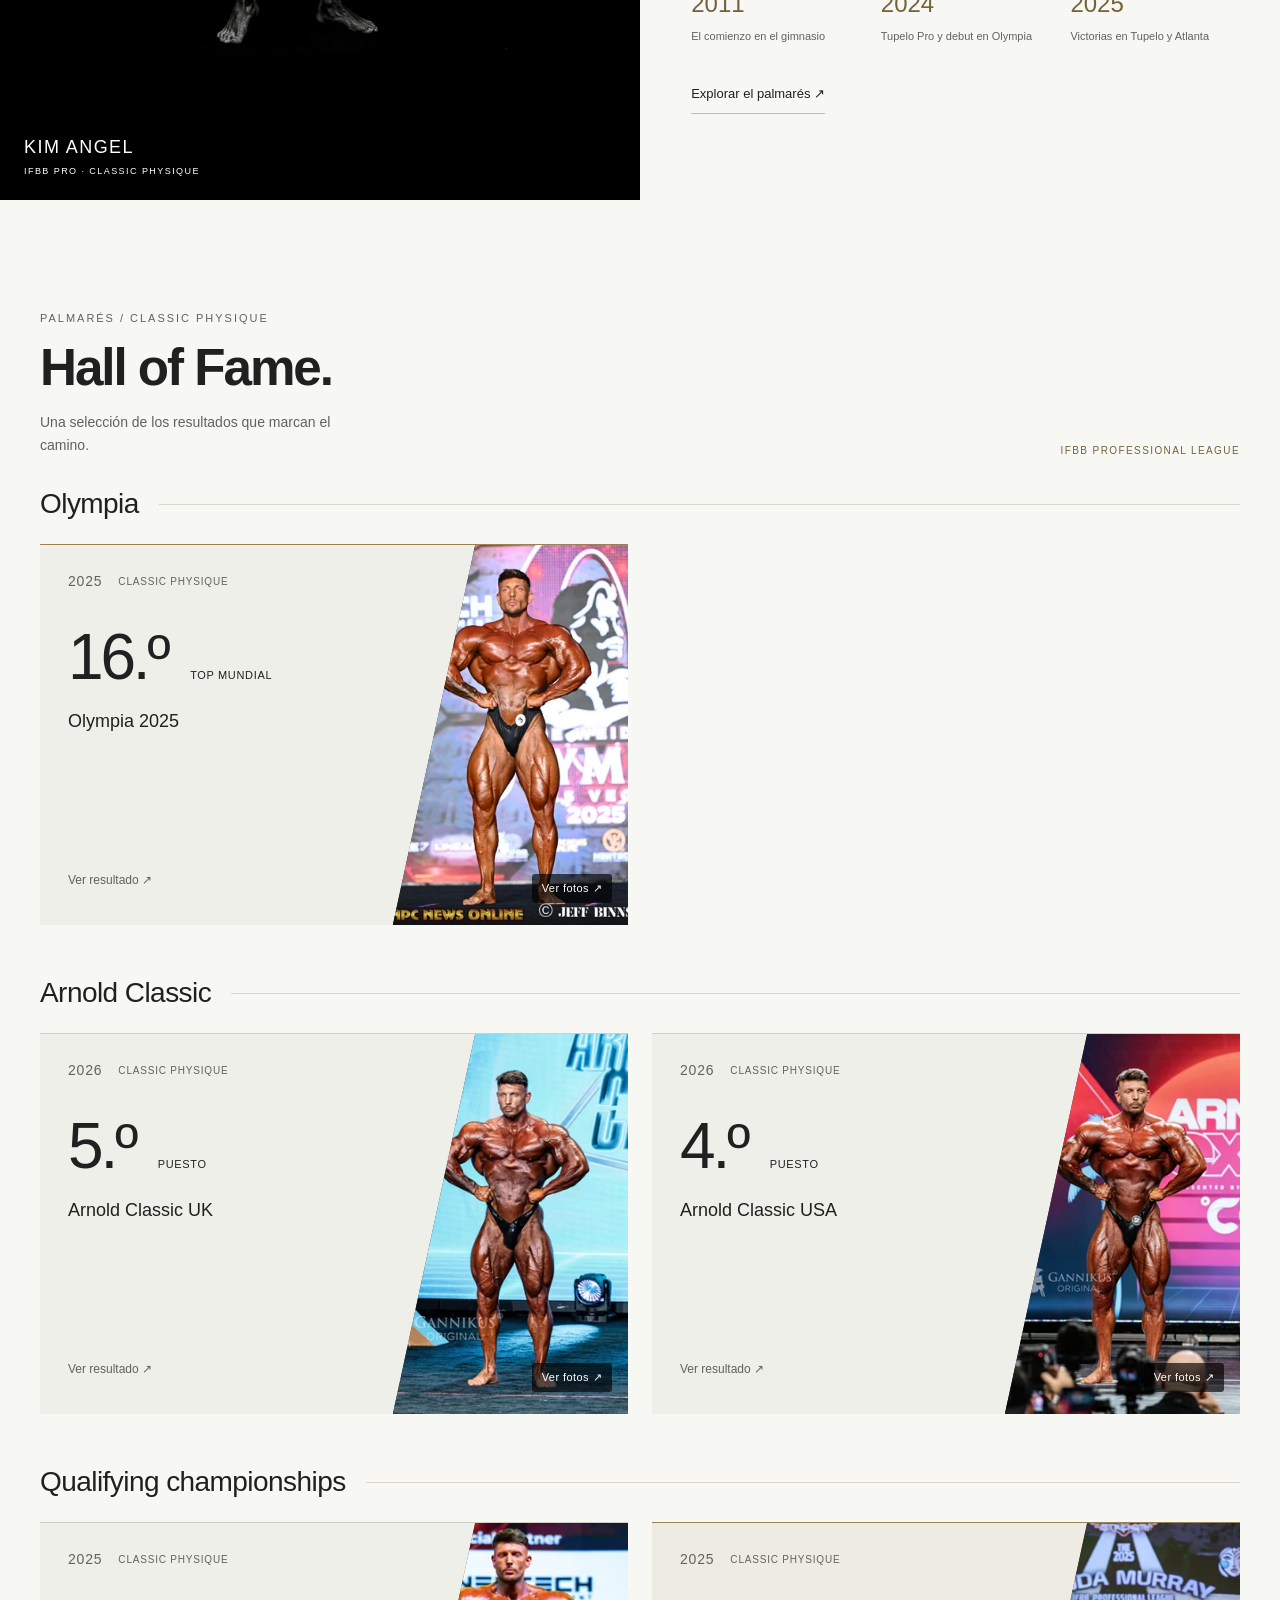
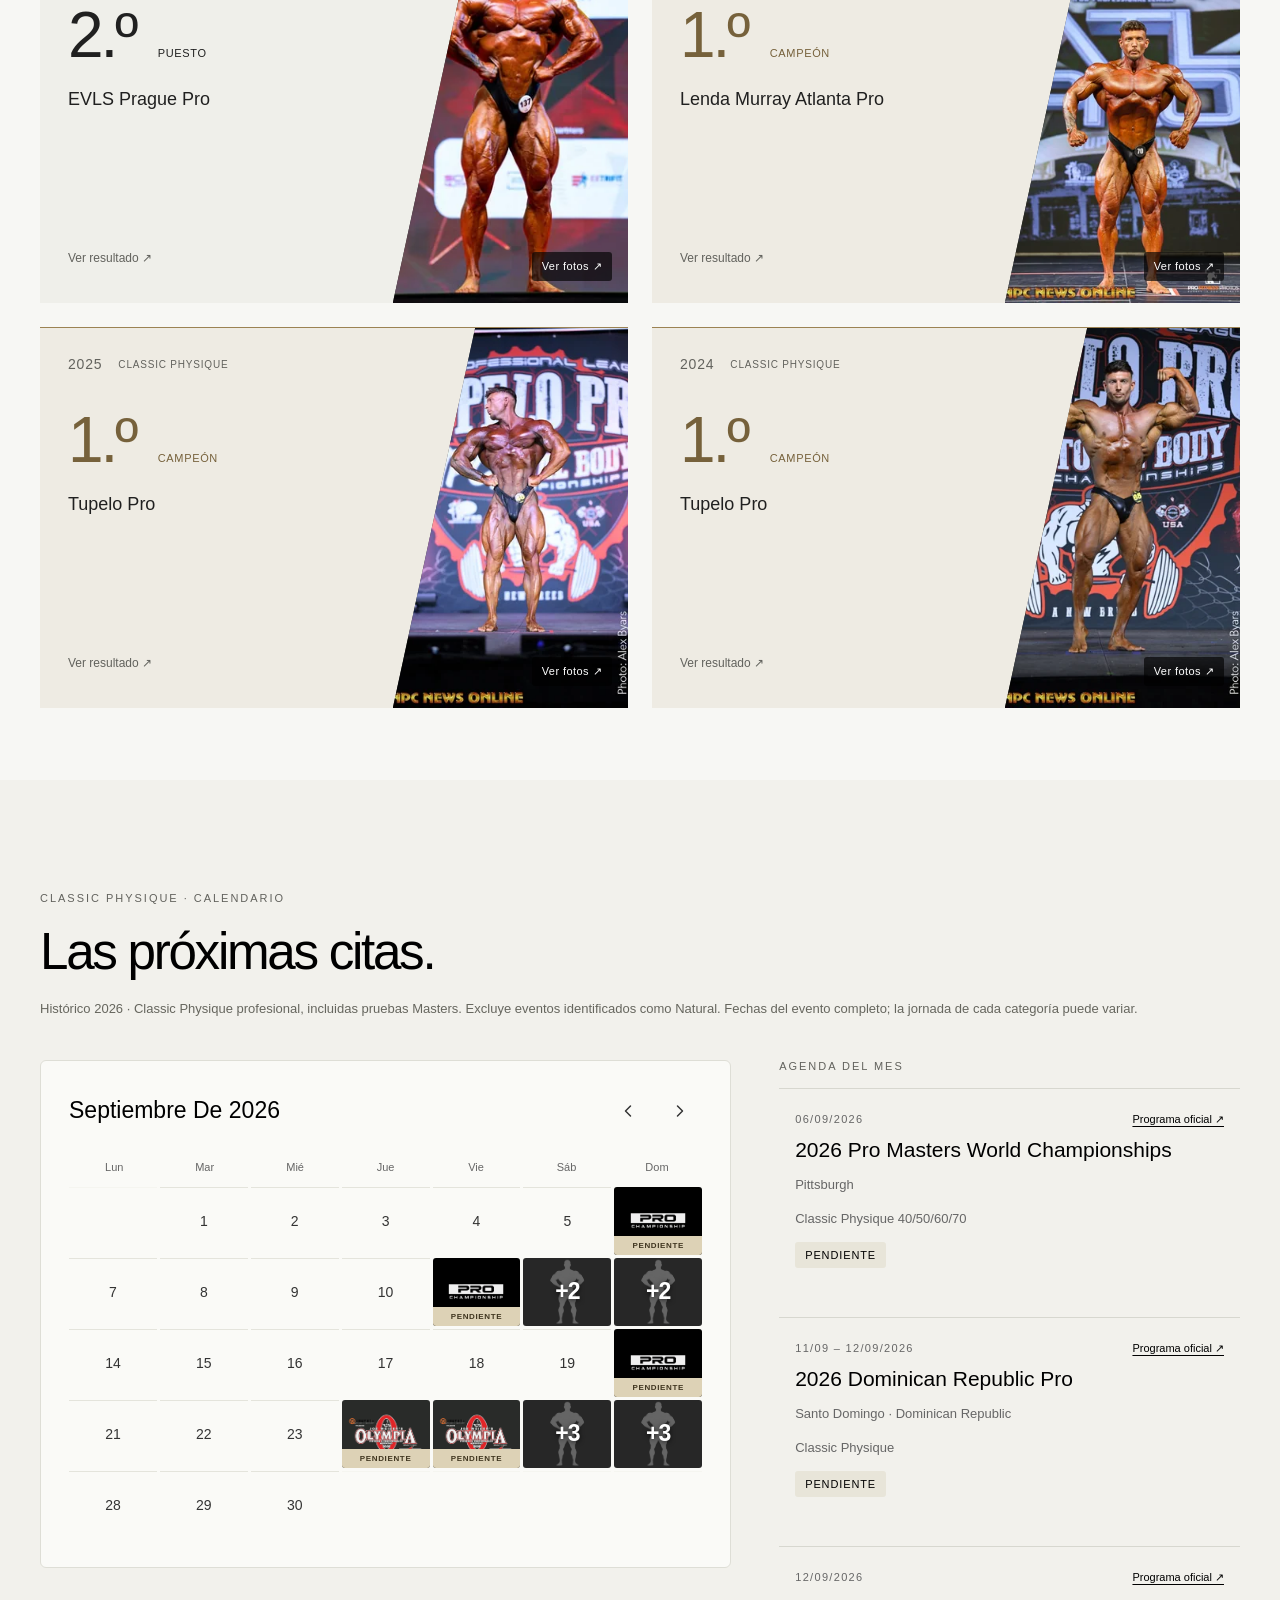
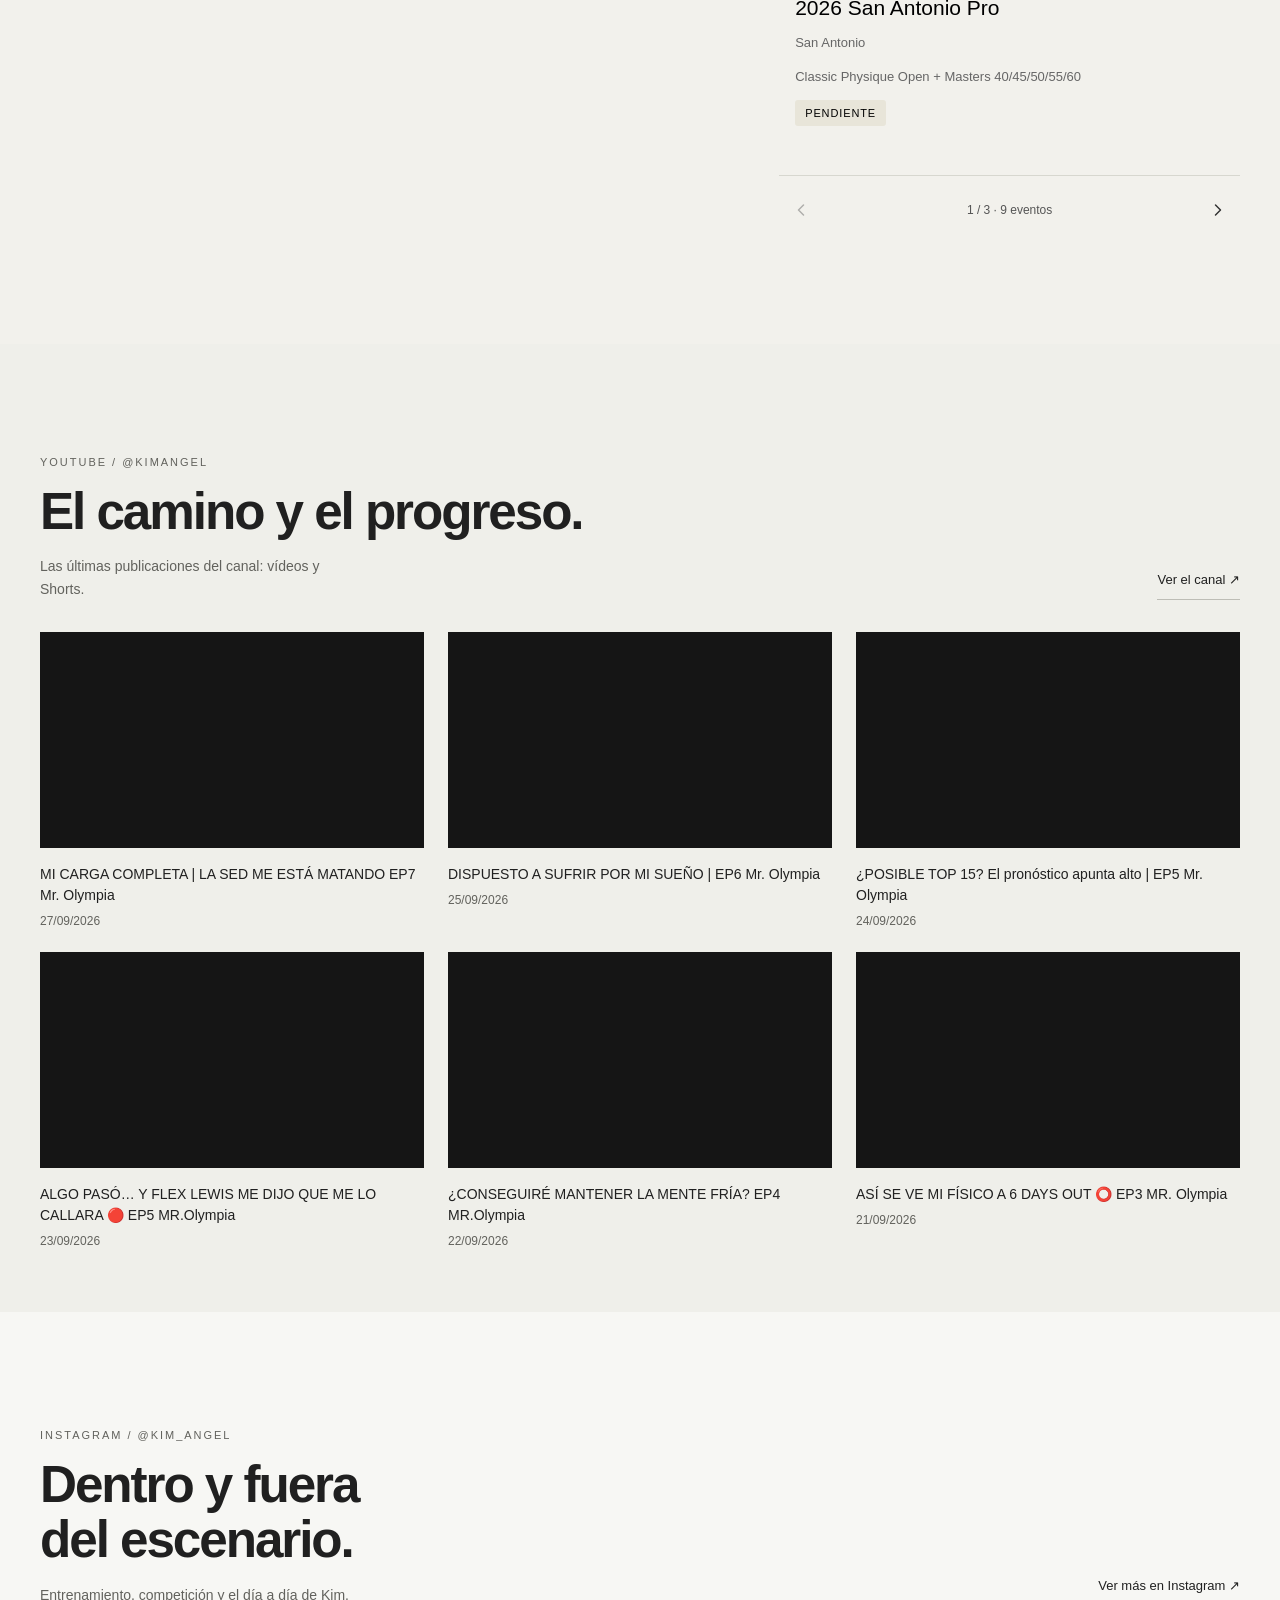
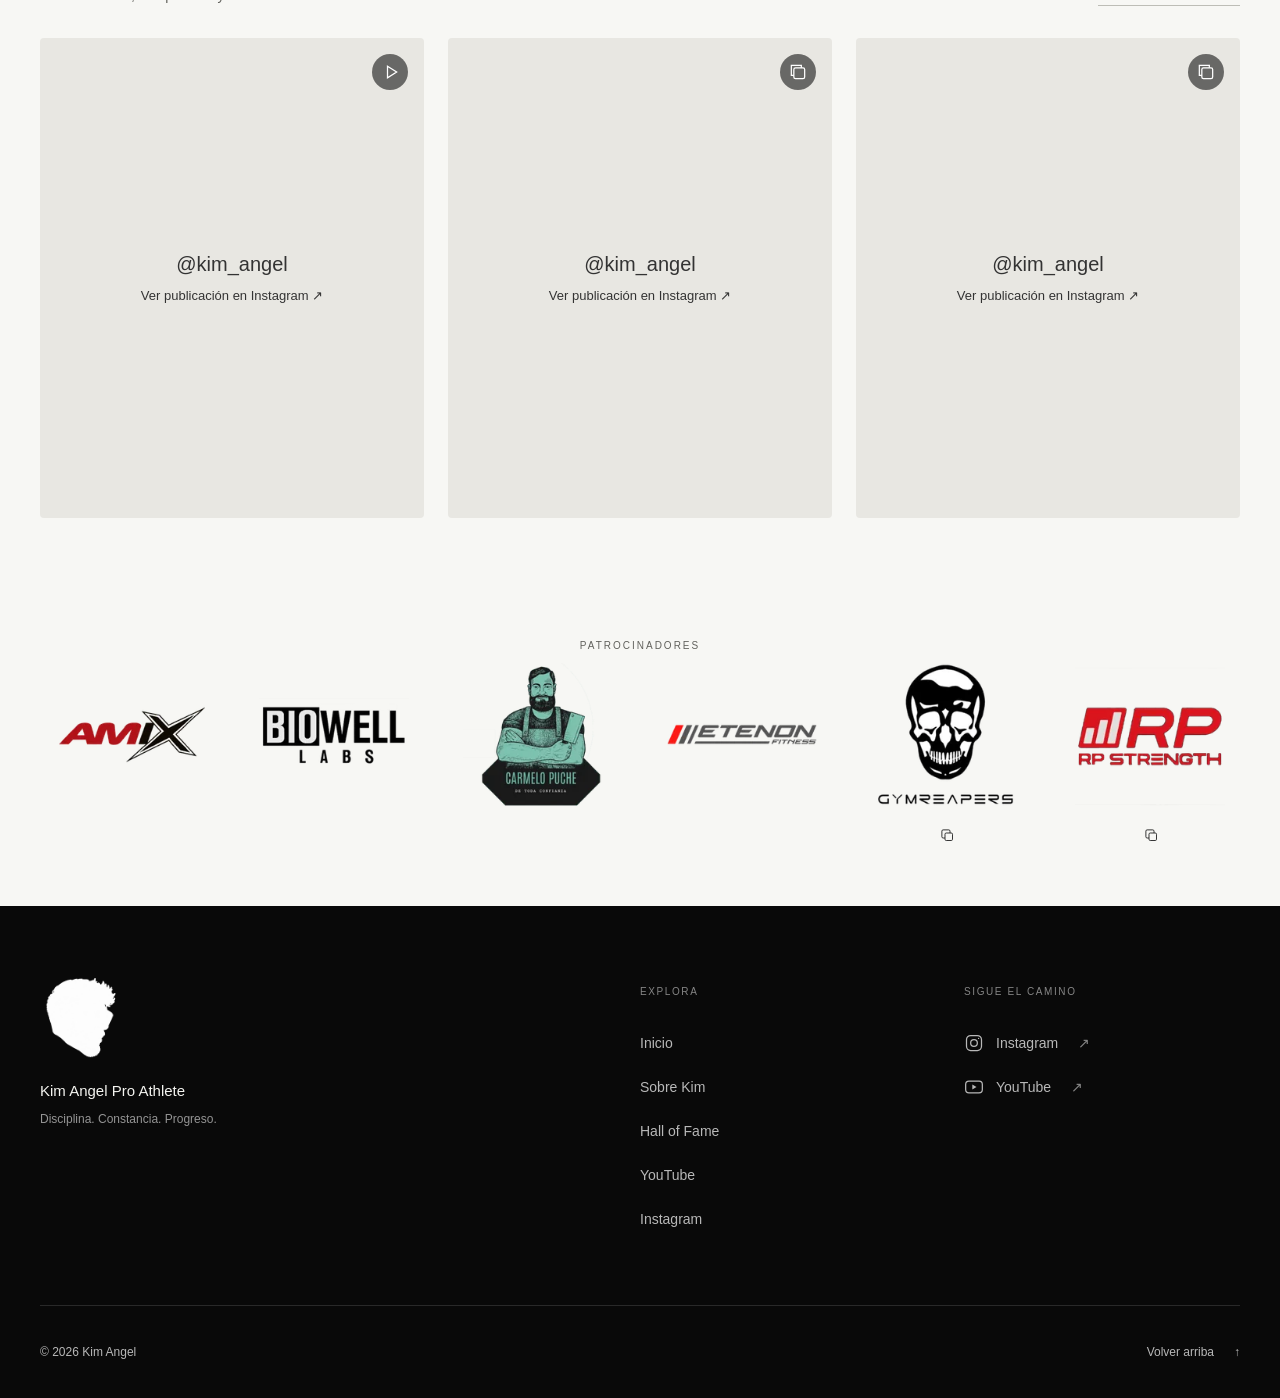
==== commit 7da3cb45: "feat: scraped 2026 competitions and added to calendar. Defined logos for some competitions and gener" ====
--- a/index.html
+++ b/index.html
@@ -186,7 +186,7 @@
             <div class="container">
                 <p class="social-eyebrow">CLASSIC PHYSIQUE · CALENDARIO</p>
                 <h2 id="calendar-title">Las próximas citas.</h2>
-                <p class="calendar-demo">Classic Physique · Fechas verificadas en las webs de los organizadores. Calendario en actualización. Los días 3, 9, 12, 16, 23, 26 y 30 contienen ejemplos visuales ficticios.</p>
+                <p class="calendar-demo">Histórico 2026 · Classic Physique profesional, incluidas pruebas Masters. Excluye eventos identificados como Natural. Fechas del evento completo; la jornada de cada categoría puede variar.</p>
                 <div class="calendar-layout">
                     <div class="calendar-panel">
                         <div class="calendar-toolbar">
@@ -199,39 +199,272 @@
                     <div class="calendar-agenda">
                         <p class="social-eyebrow">AGENDA DEL MES</p>
                         <p class="calendar-empty" hidden>Todavía no hemos añadido competiciones para este mes.</p>
-                        <article class="calendar-event" data-date="2027-03-03" data-status="pending" data-logo="img/calendar/arnold-usa.svg" id="calendar-example-03">
-                            <time datetime="2027-03-03">03 MAR · EJEMPLO VISUAL</time><h3>Arnold Classic USA · Ejemplo 3</h3><p>Fecha y participación ficticias para probar el diseño con más eventos.</p><span class="calendar-status pending">Kim: Por confirmar · Ejemplo</span>
-                        </article>
-                        <article class="calendar-event" data-date="2027-03-05" data-status="pending" data-logo="img/calendar/arnold-usa.svg" id="calendar-arnold-usa-2027">
-                            <div class="calendar-event-top"><time datetime="2027-03-05">05 MAR · 2027</time><a href="https://www.arnoldsports.com/tickets/" target="_blank" rel="noopener noreferrer">Programa oficial ↗</a></div><h3>Arnold Classic USA</h3><p>Columbus, Ohio · Estados Unidos</p><p>Finales de Classic Physique · Festival: 4–7 de marzo.</p><span class="calendar-status">Kim: por confirmar</span>
-                        </article>
-                        <article class="calendar-event" data-date="2027-03-09" data-status="confirmed" data-logo="img/calendar/arnold-uk.png" id="calendar-example-09">
-                            <time datetime="2027-03-09">09 MAR · EJEMPLO VISUAL</time><h3>Arnold Classic UK · Ejemplo 9</h3><p>Fecha y participación ficticias para probar el diseño con más eventos.</p><span class="calendar-status confirmed">Kim: Participa · Ejemplo</span>
-                        </article>
-                        <article class="calendar-event" data-date="2027-03-12" data-status="confirmed" data-logo="img/calendar/arnold-usa.svg" id="calendar-example-confirmed">
-                            <time datetime="2027-03-12">12 MAR · EJEMPLO VISUAL</time><h3>Arnold Classic USA · Ejemplo</h3><p>Fecha y participación ficticias para comparar el diseño.</p><span class="calendar-status confirmed">Kim participa · Ejemplo</span>
-                        </article>
-                        <article class="calendar-event" data-date="2027-03-12" data-status="pending" data-logo="img/calendar/arnold-uk.png" id="calendar-example-same-day-pending">
-                            <time datetime="2027-03-12">12 MAR · EJEMPLO VISUAL</time><h3>Competición B · Ejemplo simultáneo</h3><p>Evento ficticio para probar varias competiciones el mismo día. Logo provisional de Arnold UK.</p><span class="calendar-status">Kim: por confirmar · Ejemplo</span>
-                        </article>
-                        <article class="calendar-event" data-date="2027-03-12" data-status="absent" data-logo="img/calendar/arnold-usa.svg" id="calendar-example-same-day-absent">
-                            <time datetime="2027-03-12">12 MAR · EJEMPLO VISUAL</time><h3>Competición C · Ejemplo simultáneo</h3><p>Evento ficticio para probar varias competiciones el mismo día. Logo provisional de Arnold USA.</p><span class="calendar-status absent">Kim: no participa · Ejemplo</span>
-                        </article>
-                        <article class="calendar-event" data-date="2027-03-16" data-status="absent" data-logo="img/calendar/arnold-usa.svg" id="calendar-example-16">
-                            <time datetime="2027-03-16">16 MAR · EJEMPLO VISUAL</time><h3>Arnold Classic USA · Ejemplo 16</h3><p>Fecha y participación ficticias para probar el diseño con más eventos.</p><span class="calendar-status absent">Kim: No participa · Ejemplo</span>
-                        </article>
-                        <article class="calendar-event" data-date="2027-03-19" data-status="pending" data-logo="img/calendar/arnold-uk.png" id="calendar-arnold-uk-2027">
-                            <div class="calendar-event-top"><time datetime="2027-03-19">19 MAR · 2027</time><a href="https://arnoldsportsuk.com/tickets/" target="_blank" rel="noopener noreferrer">Programa oficial ↗</a></div><h3>Arnold Classic UK</h3><p>Birmingham · Reino Unido</p><p>Finales de Classic Physique · Festival: 19–21 de marzo.</p><span class="calendar-status">Kim: por confirmar</span>
-                        </article>
-                        <article class="calendar-event" data-date="2027-03-23" data-status="pending" data-logo="img/calendar/arnold-uk.png" id="calendar-example-23">
-                            <time datetime="2027-03-23">23 MAR · EJEMPLO VISUAL</time><h3>Arnold Classic UK · Ejemplo 23</h3><p>Fecha y participación ficticias para probar el diseño con más eventos.</p><span class="calendar-status pending">Kim: Por confirmar · Ejemplo</span>
-                        </article>
-                        <article class="calendar-event" data-date="2027-03-26" data-status="absent" data-logo="img/calendar/arnold-uk.png" id="calendar-example-absent">
-                            <time datetime="2027-03-26">26 MAR · EJEMPLO VISUAL</time><h3>Arnold Classic UK · Ejemplo</h3><p>Fecha y participación ficticias para comparar el diseño.</p><span class="calendar-status absent">Kim no participa · Ejemplo</span>
-                        </article>
-                        <article class="calendar-event" data-date="2027-03-30" data-status="confirmed" data-logo="img/calendar/arnold-usa.svg" id="calendar-example-30">
-                            <time datetime="2027-03-30">30 MAR · EJEMPLO VISUAL</time><h3>Arnold Classic USA · Ejemplo 30</h3><p>Fecha y participación ficticias para probar el diseño con más eventos.</p><span class="calendar-status confirmed">Kim: Participa · Ejemplo</span>
-                        </article>
+                        <!-- calendar:generated:start -->
+<article class="calendar-event" data-date="2026-03-05" data-end="2026-03-08" data-status="pending" data-logo="img/calendar/arnold-usa.svg" id="competition-21727">
+<div class="calendar-event-top"><time datetime="2026-03-05">05/03 – 08/03/2026</time><a href="https://www.ifbbpro.com/competition/2026-arnold-classic-xxxviii/" target="_blank" rel="noopener noreferrer">Programa oficial ↗</a></div>
+<h3>2026 Arnold Classic XXXVIII</h3><p>Columbus · United States</p><p>Men’s Classic Physique</p><span class="calendar-status pending">PENDIENTE</span>
+</article>
+<article class="calendar-event" data-date="2026-03-07" data-end="2026-03-07" data-status="pending" data-logo="" id="competition-21731">
+<div class="calendar-event-top"><time datetime="2026-03-07">07/03/2026</time><a href="https://www.ifbbpro.com/competition/2026-fitworld-pro/" target="_blank" rel="noopener noreferrer">Programa oficial ↗</a></div>
+<h3>2026 Fitworld Pro</h3><p>San Diego</p><p>Open Men’s Classic Physique · Masters Men’s Classic Physique 40</p><span class="calendar-status pending">PENDIENTE</span>
+</article>
+<article class="calendar-event" data-date="2026-03-14" data-end="2026-03-14" data-status="pending" data-logo="" id="competition-21735">
+<div class="calendar-event-top"><time datetime="2026-03-14">14/03/2026</time><a href="https://www.ifbbpro.com/competition/2026-detroit-pro/" target="_blank" rel="noopener noreferrer">Programa oficial ↗</a></div>
+<h3>2026 Detroit Pro</h3><p>Detroit · United States</p><p>Open Men’s Classic Physique</p><span class="calendar-status pending">PENDIENTE</span>
+</article>
+<article class="calendar-event" data-date="2026-03-27" data-end="2026-03-28" data-status="pending" data-logo="img/calendar/arnold-uk.png" id="competition-21739">
+<div class="calendar-event-top"><time datetime="2026-03-27">27/03 – 28/03/2026</time><a href="https://www.ifbbpro.com/competition/2026-arnold-classic-united-kingdom/" target="_blank" rel="noopener noreferrer">Programa oficial ↗</a></div>
+<h3>2026 Arnold Classic United Kingdom</h3><p>Birmingham · United Kingdom</p><p>Open Men’s Classic Physique</p><span class="calendar-status pending">PENDIENTE</span>
+</article>
+<article class="calendar-event" data-date="2026-03-28" data-end="2026-03-28" data-status="pending" data-logo="" id="competition-21743">
+<div class="calendar-event-top"><time datetime="2026-03-28">28/03/2026</time><a href="https://www.ifbbpro.com/competition/2026-utah-cup-pro/" target="_blank" rel="noopener noreferrer">Programa oficial ↗</a></div>
+<h3>2026 Utah Cup Pro</h3><p>Salt Lake City · United States</p><p>Open Men’s Classic Physique · Masters Men’s Classic Physique 40</p><span class="calendar-status pending">PENDIENTE</span>
+</article>
+<article class="calendar-event" data-date="2026-04-05" data-end="2026-04-05" data-status="pending" data-logo="" id="competition-22379">
+<div class="calendar-event-top"><time datetime="2026-04-05">05/04/2026</time><a href="https://www.ifbbpro.com/competition/2026-benelux-netherlands-pro/" target="_blank" rel="noopener noreferrer">Programa oficial ↗</a></div>
+<h3>2026 Benelux Netherlands Pro</h3><p>Oss · Netherlands</p><p>Open Men’s Classic Physique</p><span class="calendar-status pending">PENDIENTE</span>
+</article>
+<article class="calendar-event" data-date="2026-04-11" data-end="2026-04-11" data-status="pending" data-logo="" id="competition-21793">
+<div class="calendar-event-top"><time datetime="2026-04-11">11/04/2026</time><a href="https://www.ifbbpro.com/competition/2026-tri-city-pro/" target="_blank" rel="noopener noreferrer">Programa oficial ↗</a></div>
+<h3>2026 Tri-City Pro</h3><p>Columbus GA · United States</p><p>Open Men’s Classic Physique · Masters Men’s Classic Physique 40/50</p><span class="calendar-status pending">PENDIENTE</span>
+</article>
+<article class="calendar-event" data-date="2026-04-17" data-end="2026-04-18" data-status="pending" data-logo="" id="competition-22360">
+<div class="calendar-event-top"><time datetime="2026-04-17">17/04 – 18/04/2026</time><a href="https://www.ifbbpro.com/competition/2026-fibo-germany-pro/" target="_blank" rel="noopener noreferrer">Programa oficial ↗</a></div>
+<h3>2026 FIBO Germany Pro</h3><p>Cologne · Germany</p><p>Open Men’s Classic Physique</p><span class="calendar-status pending">PENDIENTE</span>
+</article>
+<article class="calendar-event" data-date="2026-04-18" data-end="2026-04-18" data-status="pending" data-logo="" id="competition-22157">
+<div class="calendar-event-top"><time datetime="2026-04-18">18/04/2026</time><a href="https://www.ifbbpro.com/competition/2026-puerto-rico-pro/" target="_blank" rel="noopener noreferrer">Programa oficial ↗</a></div>
+<h3>2026 Puerto Rico Pro</h3><p>San Juan · Puerto Rico</p><p>Masters Men’s Classic Physique 40/45/50/55/60</p><span class="calendar-status pending">PENDIENTE</span>
+</article>
+<article class="calendar-event" data-date="2026-04-19" data-end="2026-04-19" data-status="pending" data-logo="" id="competition-21985">
+<div class="calendar-event-top"><time datetime="2026-04-19">19/04/2026</time><a href="https://www.ifbbpro.com/competition/2026-huanji-china-pro/" target="_blank" rel="noopener noreferrer">Programa oficial ↗</a></div>
+<h3>2026 Huanji China Pro</h3><p>Shanghai · China</p><p>Open Men’s Classic Physique</p><span class="calendar-status pending">PENDIENTE</span>
+</article>
+<article class="calendar-event" data-date="2026-04-24" data-end="2026-04-24" data-status="pending" data-logo="" id="competition-21978">
+<div class="calendar-event-top"><time datetime="2026-04-24">24/04/2026</time><a href="https://www.ifbbpro.com/competition/2026-emerald-cup-masters-pro/" target="_blank" rel="noopener noreferrer">Programa oficial ↗</a></div>
+<h3>2026 Emerald Cup Masters Pro</h3><p>Bellevue · United States</p><p>Masters Men’s Classic Physique 35/40/50/60</p><span class="calendar-status pending">PENDIENTE</span>
+</article>
+<article class="calendar-event" data-date="2026-04-24" data-end="2026-04-26" data-status="pending" data-logo="" id="competition-22057">
+<div class="calendar-event-top"><time datetime="2026-04-24">24/04 – 26/04/2026</time><a href="https://www.ifbbpro.com/competition/2026-arnold-classic-south-america/" target="_blank" rel="noopener noreferrer">Programa oficial ↗</a></div>
+<h3>2026 Arnold Classic South America</h3><p>Sao Paulo · Brazil</p><p>Open Men’s Classic Physique</p><span class="calendar-status pending">PENDIENTE</span>
+</article>
+<article class="calendar-event" data-date="2026-04-25" data-end="2026-04-25" data-status="pending" data-logo="" id="competition-22327">
+<div class="calendar-event-top"><time datetime="2026-04-25">25/04/2026</time><a href="https://www.ifbbpro.com/competition/2026-oksana-grishina-pro/" target="_blank" rel="noopener noreferrer">Programa oficial ↗</a></div>
+<h3>2026 Oksana Grishina Pro</h3><p>Moscow · Russian Federation</p><p>Open Men’s Classic Physique</p><span class="calendar-status pending">PENDIENTE</span>
+</article>
+<article class="calendar-event" data-date="2026-05-03" data-end="2026-05-03" data-status="pending" data-logo="" id="competition-22450">
+<div class="calendar-event-top"><time datetime="2026-05-03">03/05/2026</time><a href="https://www.ifbbpro.com/competition/2026-top-tan-spain-pro/" target="_blank" rel="noopener noreferrer">Programa oficial ↗</a></div>
+<h3>2026 Top Tan Spain Pro</h3><p>Alicante · Spain</p><p>Open Men’s Classic Physique</p><span class="calendar-status pending">PENDIENTE</span>
+</article>
+<article class="calendar-event" data-date="2026-05-08" data-end="2026-05-09" data-status="pending" data-logo="" id="competition-21852">
+<div class="calendar-event-top"><time datetime="2026-05-08">08/05 – 09/05/2026</time><a href="https://www.ifbbpro.com/competition/2026-new-york-pro/" target="_blank" rel="noopener noreferrer">Programa oficial ↗</a></div>
+<h3>2026 New York Pro</h3><p>Teaneck · United States</p><p>Open Men’s Classic Physique</p><span class="calendar-status pending">PENDIENTE</span>
+</article>
+<article class="calendar-event" data-date="2026-05-09" data-end="2026-05-10" data-status="pending" data-logo="" id="competition-22781">
+<div class="calendar-event-top"><time datetime="2026-05-09">09/05 – 10/05/2026</time><a href="https://www.ifbbpro.com/competition/2026-tunisian-pro-show/" target="_blank" rel="noopener noreferrer">Programa oficial ↗</a></div>
+<h3>2026 Tunisian Pro Show</h3><p>Tunis · Tunisia</p><p>Men’s Classic Physique</p><span class="calendar-status pending">PENDIENTE</span>
+</article>
+<article class="calendar-event" data-date="2026-05-09" data-end="2026-05-10" data-status="pending" data-logo="" id="competition-22785">
+<div class="calendar-event-top"><time datetime="2026-05-09">09/05 – 10/05/2026</time><a href="https://www.ifbbpro.com/competition/2026-world-of-monsterzym-korea-pro/" target="_blank" rel="noopener noreferrer">Programa oficial ↗</a></div>
+<h3>2026 World of Monsterzym Korea Pro</h3><p>Seoul · Korea, Republic of</p><p>Men’s Classic Physique</p><span class="calendar-status pending">PENDIENTE</span>
+</article>
+<article class="calendar-event" data-date="2026-05-16" data-end="2026-05-17" data-status="pending" data-logo="" id="competition-22212">
+<div class="calendar-event-top"><time datetime="2026-05-16">16/05 – 17/05/2026</time><a href="https://www.ifbbpro.com/competition/2026-pittsburgh-power-fitness-festival/" target="_blank" rel="noopener noreferrer">Programa oficial ↗</a></div>
+<h3>2026 Pittsburgh Power &amp; Fitness Festival</h3><p>Pittsburgh</p><p>Open Men’s Classic Physique</p><span class="calendar-status pending">PENDIENTE</span>
+</article>
+<article class="calendar-event" data-date="2026-05-23" data-end="2026-05-23" data-status="pending" data-logo="" id="competition-22105">
+<div class="calendar-event-top"><time datetime="2026-05-23">23/05/2026</time><a href="https://www.ifbbpro.com/competition/2026-agp-korea-pro/" target="_blank" rel="noopener noreferrer">Programa oficial ↗</a></div>
+<h3>2026 AGP Pro Show</h3><p>Paju City · Korea, Republic of</p><p>Open Men’s Classic Physique</p><span class="calendar-status pending">PENDIENTE</span>
+</article>
+<article class="calendar-event" data-date="2026-05-23" data-end="2026-05-24" data-status="pending" data-logo="" id="competition-22896">
+<div class="calendar-event-top"><time datetime="2026-05-23">23/05 – 24/05/2026</time><a href="https://www.ifbbpro.com/competition/2026-everest-poland-pro-muscle-games/" target="_blank" rel="noopener noreferrer">Programa oficial ↗</a></div>
+<h3>2026 Everest Poland Pro Muscle Games</h3><p>Warsaw · Poland</p><p>Men’s Classic Physique · Men’s Classic Physique 40+</p><span class="calendar-status pending">PENDIENTE</span>
+</article>
+<article class="calendar-event" data-date="2026-05-24" data-end="2026-05-24" data-status="pending" data-logo="" id="competition-22823">
+<div class="calendar-event-top"><time datetime="2026-05-24">24/05/2026</time><a href="https://www.ifbbpro.com/competition/2026-marrakech-pro/" target="_blank" rel="noopener noreferrer">Programa oficial ↗</a></div>
+<h3>2026 Marrakech Pro</h3><p>Marrakesh · Morocco</p><p>Men’s Classic Physique</p><span class="calendar-status pending">PENDIENTE</span>
+</article>
+<article class="calendar-event" data-date="2026-05-29" data-end="2026-05-31" data-status="pending" data-logo="" id="competition-21989">
+<div class="calendar-event-top"><time datetime="2026-05-29">29/05 – 31/05/2026</time><a href="https://www.ifbbpro.com/competition/2026-spanish-masters-pro/" target="_blank" rel="noopener noreferrer">Programa oficial ↗</a></div>
+<h3>2026 Spanish Masters Pro</h3><p>Madrid · Spain</p><p>Masters Men’s Classic Physique 40</p><span class="calendar-status pending">PENDIENTE</span>
+</article>
+<article class="calendar-event" data-date="2026-05-30" data-end="2026-05-30" data-status="pending" data-logo="" id="competition-21845">
+<div class="calendar-event-top"><time datetime="2026-05-30">30/05/2026</time><a href="https://www.ifbbpro.com/competition/2026-legion-sports-fest-pro/" target="_blank" rel="noopener noreferrer">Programa oficial ↗</a></div>
+<h3>2026 Legion Sports Fest Pro</h3><p>Reno</p><p>Open Men’s Classic Physique</p><span class="calendar-status pending">PENDIENTE</span>
+</article>
+<article class="calendar-event" data-date="2026-05-30" data-end="2026-05-30" data-status="pending" data-logo="" id="competition-22085">
+<div class="calendar-event-top"><time datetime="2026-05-30">30/05/2026</time><a href="https://www.ifbbpro.com/competition/2026-bullman-pro/" target="_blank" rel="noopener noreferrer">Programa oficial ↗</a></div>
+<h3>2026 Bullman Pro</h3><p>Dublin · Ireland</p><p>Open Men’s Classic Physique</p><span class="calendar-status pending">PENDIENTE</span>
+</article>
+<article class="calendar-event" data-date="2026-05-30" data-end="2026-05-30" data-status="pending" data-logo="" id="competition-22330">
+<div class="calendar-event-top"><time datetime="2026-05-30">30/05/2026</time><a href="https://www.ifbbpro.com/competition/2026-optimum-classic-pro/" target="_blank" rel="noopener noreferrer">Programa oficial ↗</a></div>
+<h3>2026 Optimum Classic Pro</h3><p>Shreveport · United States</p><p>Open Men’s Classic Physique</p><span class="calendar-status pending">PENDIENTE</span>
+</article>
+<article class="calendar-event" data-date="2026-06-06" data-end="2026-06-06" data-status="pending" data-logo="" id="competition-22097">
+<div class="calendar-event-top"><time datetime="2026-06-06">06/06/2026</time><a href="https://www.ifbbpro.com/competition/2026-france-pro/" target="_blank" rel="noopener noreferrer">Programa oficial ↗</a></div>
+<h3>2026 France Pro</h3><p>Marseille · France</p><p>Open Men’s Classic Physique</p><span class="calendar-status pending">PENDIENTE</span>
+</article>
+<article class="calendar-event" data-date="2026-06-12" data-end="2026-06-14" data-status="pending" data-logo="" id="competition-23049">
+<div class="calendar-event-top"><time datetime="2026-06-12">12/06 – 14/06/2026</time><a href="https://www.ifbbpro.com/competition/2026-bharat-india-pro/" target="_blank" rel="noopener noreferrer">Programa oficial ↗</a></div>
+<h3>2026 Bharat India Pro</h3><p>New Delhi · India</p><p>Open Men’s Classic Physique</p><span class="calendar-status pending">PENDIENTE</span>
+</article>
+<article class="calendar-event" data-date="2026-06-13" data-end="2026-06-13" data-status="pending" data-logo="" id="competition-21785">
+<div class="calendar-event-top"><time datetime="2026-06-13">13/06/2026</time><a href="https://www.ifbbpro.com/competition/2026-oklahoma-pro/" target="_blank" rel="noopener noreferrer">Programa oficial ↗</a></div>
+<h3>2026 Oklahoma Pro</h3><p>Tulsa · United States</p><p>Open Men’s Classic Physique · Masters Men’s Classic Physique 35/40/50/60</p><span class="calendar-status pending">PENDIENTE</span>
+</article>
+<article class="calendar-event" data-date="2026-06-14" data-end="2026-06-14" data-status="pending" data-logo="" id="competition-21944">
+<div class="calendar-event-top"><time datetime="2026-06-14">14/06/2026</time><a href="https://www.ifbbpro.com/competition/2026-toronto-pro-supershow/" target="_blank" rel="noopener noreferrer">Programa oficial ↗</a></div>
+<h3>2026 Toronto Pro Supershow</h3><p>Toronto · Canada</p><p>Open &amp; Masters 40 Men’s Classic Physique</p><span class="calendar-status pending">PENDIENTE</span>
+</article>
+<article class="calendar-event" data-date="2026-06-20" data-end="2026-06-20" data-status="pending" data-logo="" id="competition-21890">
+<div class="calendar-event-top"><time datetime="2026-06-20">20/06/2026</time><a href="https://www.ifbbpro.com/competition/2026-body-be-1-classic-pro/" target="_blank" rel="noopener noreferrer">Programa oficial ↗</a></div>
+<h3>2026 Body Be 1 Classic Pro</h3><p>Montgomery · United States</p><p>Open Men’s Classic Physique</p><span class="calendar-status pending">PENDIENTE</span>
+</article>
+<article class="calendar-event" data-date="2026-06-21" data-end="2026-06-21" data-status="pending" data-logo="" id="competition-22348">
+<div class="calendar-event-top"><time datetime="2026-06-21">21/06/2026</time><a href="https://www.ifbbpro.com/competition/2026-empro-classic-spain-pro/" target="_blank" rel="noopener noreferrer">Programa oficial ↗</a></div>
+<h3>2026 Empro Classic Spain Pro</h3><p>Alicante · Spain</p><p>Open Men’s Classic Physique</p><span class="calendar-status pending">PENDIENTE</span>
+</article>
+<article class="calendar-event" data-date="2026-06-21" data-end="2026-06-21" data-status="pending" data-logo="" id="competition-22402">
+<div class="calendar-event-top"><time datetime="2026-06-21">21/06/2026</time><a href="https://www.ifbbpro.com/competition/2026-huanji-china-pro-2/" target="_blank" rel="noopener noreferrer">Programa oficial ↗</a></div>
+<h3>2026 Huanji China Pro</h3><p>Beijing · China</p><p>Open Men’s Classic Physique</p><span class="calendar-status pending">PENDIENTE</span>
+</article>
+<article class="calendar-event" data-date="2026-06-27" data-end="2026-06-27" data-status="pending" data-logo="" id="competition-22441">
+<div class="calendar-event-top"><time datetime="2026-06-27">27/06/2026</time><a href="https://www.ifbbpro.com/competition/2026-indy-pro-supershow/" target="_blank" rel="noopener noreferrer">Programa oficial ↗</a></div>
+<h3>2026 Indy Pro Supershow</h3><p>Muncie · United States</p><p>Open Men’s Classic Physique · Masters Men’s Classic Physique 40/50</p><span class="calendar-status pending">PENDIENTE</span>
+</article>
+<article class="calendar-event" data-date="2026-06-27" data-end="2026-06-28" data-status="pending" data-logo="" id="competition-23326">
+<div class="calendar-event-top"><time datetime="2026-06-27">27/06 – 28/06/2026</time><a href="https://www.ifbbpro.com/competition/2026-tokyo-pro/" target="_blank" rel="noopener noreferrer">Programa oficial ↗</a></div>
+<h3>2026 Tokyo Pro</h3><p>Tokyo · Japan</p><p>Classic Physique</p><span class="calendar-status pending">PENDIENTE</span>
+</article>
+<article class="calendar-event" data-date="2026-06-28" data-end="2026-06-28" data-status="pending" data-logo="" id="competition-22256">
+<div class="calendar-event-top"><time datetime="2026-06-28">28/06/2026</time><a href="https://www.ifbbpro.com/competition/2026-flex-weekend-italy-pro/" target="_blank" rel="noopener noreferrer">Programa oficial ↗</a></div>
+<h3>2026 FLEX Weekend Italy Pro</h3><p>Milan · Italy</p><p>Open Men’s Classic Physique</p><span class="calendar-status pending">PENDIENTE</span>
+</article>
+<article class="calendar-event" data-date="2026-07-05" data-end="2026-07-05" data-status="pending" data-logo="" id="competition-23059">
+<div class="calendar-event-top"><time datetime="2026-07-05">05/07/2026</time><a href="https://www.ifbbpro.com/competition/2026-mr-big-evolution-portugal-pro/" target="_blank" rel="noopener noreferrer">Programa oficial ↗</a></div>
+<h3>2026 Mr Big Evolution Portugal Pro</h3><p>Estoril · Portugal</p><p>Men’s Classic Physique</p><span class="calendar-status pending">PENDIENTE</span>
+</article>
+<article class="calendar-event" data-date="2026-07-05" data-end="2026-07-05" data-status="pending" data-logo="" id="competition-23655">
+<div class="calendar-event-top"><time datetime="2026-07-05">05/07/2026</time><a href="https://www.ifbbpro.com/competition/2026-xtreme-bodybuilding-mexico-pro/" target="_blank" rel="noopener noreferrer">Programa oficial ↗</a></div>
+<h3>2026 Xtreme Bodybuilding Mexico Pro</h3><p>Tijuana · Mexico</p><p>Classic Physique</p><span class="calendar-status pending">PENDIENTE</span>
+</article>
+<article class="calendar-event" data-date="2026-07-11" data-end="2026-07-11" data-status="pending" data-logo="" id="competition-24288">
+<div class="calendar-event-top"><time datetime="2026-07-11">11/07/2026</time><a href="https://www.ifbbpro.com/competition/2026-monsterzym-korea-pro/" target="_blank" rel="noopener noreferrer">Programa oficial ↗</a></div>
+<h3>2026 Monsterzym Korea Pro</h3><p>Seoul · Korea, Republic of</p><p>Classic Physique</p><span class="calendar-status pending">PENDIENTE</span>
+</article>
+<article class="calendar-event" data-date="2026-07-17" data-end="2026-07-18" data-status="pending" data-logo="" id="competition-23205">
+<div class="calendar-event-top"><time datetime="2026-07-17">17/07 – 18/07/2026</time><a href="https://www.ifbbpro.com/competition/2026-chicago-pro/" target="_blank" rel="noopener noreferrer">Programa oficial ↗</a></div>
+<h3>2026 Chicago Pro</h3><p>Rosemont · United States</p><p>Classic Physique Open + Masters 40//45/50/55/60</p><span class="calendar-status pending">PENDIENTE</span>
+</article>
+<article class="calendar-event" data-date="2026-07-17" data-end="2026-07-18" data-status="pending" data-logo="" id="competition-24395">
+<div class="calendar-event-top"><time datetime="2026-07-17">17/07 – 18/07/2026</time><a href="https://www.ifbbpro.com/competition/2026-musclecontest-brazil-pro/" target="_blank" rel="noopener noreferrer">Programa oficial ↗</a></div>
+<h3>2026 Musclecontest Brazil Pro</h3><p>Curitiba · Brazil</p><p>Classic Physique</p><span class="calendar-status pending">PENDIENTE</span>
+</article>
+<article class="calendar-event" data-date="2026-07-18" data-end="2026-07-18" data-status="pending" data-logo="" id="competition-24198">
+<div class="calendar-event-top"><time datetime="2026-07-18">18/07/2026</time><a href="https://www.ifbbpro.com/competition/2026-los-angeles-championships-pro/" target="_blank" rel="noopener noreferrer">Programa oficial ↗</a></div>
+<h3>2026 Los Angeles Championships Pro</h3><p>Anaheim</p><p>Classic Physique</p><span class="calendar-status pending">PENDIENTE</span>
+</article>
+<article class="calendar-event" data-date="2026-07-19" data-end="2026-07-19" data-status="pending" data-logo="" id="competition-23853">
+<div class="calendar-event-top"><time datetime="2026-07-19">19/07/2026</time><a href="https://www.ifbbpro.com/competition/2026-taiwan-pro-show/" target="_blank" rel="noopener noreferrer">Programa oficial ↗</a></div>
+<h3>2026 Taiwan Pro Show</h3><p>Kaohsiung · Taiwan</p><p>Open Men’s Classic Physique</p><span class="calendar-status pending">PENDIENTE</span>
+</article>
+<article class="calendar-event" data-date="2026-07-24" data-end="2026-07-26" data-status="pending" data-logo="" id="competition-23287">
+<div class="calendar-event-top"><time datetime="2026-07-24">24/07 – 26/07/2026</time><a href="https://www.ifbbpro.com/competition/2026-vancouver-pro-am-expo/" target="_blank" rel="noopener noreferrer">Programa oficial ↗</a></div>
+<h3>2026 Vancouver Pro/Am &amp; Expo</h3><p>Richmond · Canada</p><p>Classic Physique Open &amp; 40+</p><span class="calendar-status pending">PENDIENTE</span>
+</article>
+<article class="calendar-event" data-date="2026-07-24" data-end="2026-07-26" data-status="pending" data-logo="" id="competition-24356">
+<div class="calendar-event-top"><time datetime="2026-07-24">24/07 – 26/07/2026</time><a href="https://www.ifbbpro.com/competition/2026-gomeisa-ultimate-battle-pro/" target="_blank" rel="noopener noreferrer">Programa oficial ↗</a></div>
+<h3>2026 Gomeisa Ultimate Battle Pro</h3><p>Medellin · Colombia</p><p>Classic Physique</p><span class="calendar-status pending">PENDIENTE</span>
+</article>
+<article class="calendar-event" data-date="2026-07-25" data-end="2026-07-26" data-status="pending" data-logo="" id="competition-23244">
+<div class="calendar-event-top"><time datetime="2026-07-25">25/07 – 26/07/2026</time><a href="https://www.ifbbpro.com/competition/2026-huanji-china-pro-3/" target="_blank" rel="noopener noreferrer">Programa oficial ↗</a></div>
+<h3>2026 Huanji China Pro</h3><p>Chengdu · China</p><p>Classic Physique</p><span class="calendar-status pending">PENDIENTE</span>
+</article>
+<article class="calendar-event" data-date="2026-07-30" data-end="2026-08-01" data-status="pending" data-logo="" id="competition-23209">
+<div class="calendar-event-top"><time datetime="2026-07-30">30/07 – 01/08/2026</time><a href="https://www.ifbbpro.com/competition/2026-tampa-pro/" target="_blank" rel="noopener noreferrer">Programa oficial ↗</a></div>
+<h3>2026 Tampa Pro</h3><p>Tampa</p><p>Classic Physique Open + Masters 40/45/50/55/60</p><span class="calendar-status pending">PENDIENTE</span>
+</article>
+<article class="calendar-event" data-date="2026-08-01" data-end="2026-08-01" data-status="pending" data-logo="" id="competition-24305">
+<div class="calendar-event-top"><time datetime="2026-08-01">01/08/2026</time><a href="https://www.ifbbpro.com/competition/24305/" target="_blank" rel="noopener noreferrer">Programa oficial ↗</a></div>
+<h3>2026 10X 1 Bro Pro Show</h3><p>Grays · United Kingdom</p><p>Classic Physique</p><span class="calendar-status pending">PENDIENTE</span>
+</article>
+<article class="calendar-event" data-date="2026-08-08" data-end="2026-08-09" data-status="pending" data-logo="" id="competition-23077">
+<div class="calendar-event-top"><time datetime="2026-08-08">08/08 – 09/08/2026</time><a href="https://www.ifbbpro.com/competition/2026-lenda-murray-atl-pro-supershow/" target="_blank" rel="noopener noreferrer">Programa oficial ↗</a></div>
+<h3>2026 Lenda Murray ATL Pro Supershow</h3><p>Atlanta · United States</p><p>Classic Physique</p><span class="calendar-status pending">PENDIENTE</span>
+</article>
+<article class="calendar-event" data-date="2026-08-14" data-end="2026-08-15" data-status="pending" data-logo="" id="competition-23487">
+<div class="calendar-event-top"><time datetime="2026-08-14">14/08 – 15/08/2026</time><a href="https://www.ifbbpro.com/competition/2026-texas-pro/" target="_blank" rel="noopener noreferrer">Programa oficial ↗</a></div>
+<h3>2026 Texas Pro</h3><p>Irving</p><p>Classic Physique</p><span class="calendar-status pending">PENDIENTE</span>
+</article>
+<article class="calendar-event" data-date="2026-08-15" data-end="2026-08-15" data-status="pending" data-logo="" id="competition-23081">
+<div class="calendar-event-top"><time datetime="2026-08-15">15/08/2026</time><a href="https://www.ifbbpro.com/competition/2026-maxfit-classic-pro/" target="_blank" rel="noopener noreferrer">Programa oficial ↗</a></div>
+<h3>2026 Maxfit Classic Pro</h3><p>Fort Walton Beach</p><p>Classic Physique 35/40/45/50/55/60</p><span class="calendar-status pending">PENDIENTE</span>
+</article>
+<article class="calendar-event" data-date="2026-08-15" data-end="2026-08-15" data-status="pending" data-logo="" id="competition-24401">
+<div class="calendar-event-top"><time datetime="2026-08-15">15/08/2026</time><a href="https://www.ifbbpro.com/competition/2026-musclecontest-rio-pro/" target="_blank" rel="noopener noreferrer">Programa oficial ↗</a></div>
+<h3>2026 Musclecontest Rio Pro</h3><p>Rio de Janeiro · Brazil</p><p>Classic Physique</p><span class="calendar-status pending">PENDIENTE</span>
+</article>
+<article class="calendar-event" data-date="2026-08-16" data-end="2026-08-16" data-status="pending" data-logo="" id="competition-23259">
+<div class="calendar-event-top"><time datetime="2026-08-16">16/08/2026</time><a href="https://www.ifbbpro.com/competition/2026-huanji-china-pro-4/" target="_blank" rel="noopener noreferrer">Programa oficial ↗</a></div>
+<h3>2026 Huanji China Pro</h3><p>Harbin · China</p><p>Classic Physique</p><span class="calendar-status pending">PENDIENTE</span>
+</article>
+<article class="calendar-event" data-date="2026-08-22" data-end="2026-08-23" data-status="pending" data-logo="" id="competition-23099">
+<div class="calendar-event-top"><time datetime="2026-08-22">22/08 – 23/08/2026</time><a href="https://www.ifbbpro.com/competition/2026-austrian-oak/" target="_blank" rel="noopener noreferrer">Programa oficial ↗</a></div>
+<h3>2026 Austrian Oak</h3><p>Vienna · Austria</p><p>Classic Physique</p><span class="calendar-status pending">PENDIENTE</span>
+</article>
+<article class="calendar-event" data-date="2026-08-22" data-end="2026-08-23" data-status="pending" data-logo="" id="competition-24405">
+<div class="calendar-event-top"><time datetime="2026-08-22">22/08 – 23/08/2026</time><a href="https://www.ifbbpro.com/competition/2026-musclecontest-experience-pro/" target="_blank" rel="noopener noreferrer">Programa oficial ↗</a></div>
+<h3>2026 Musclecontest Nordeste Fit Expo Pro</h3><p>Fortaleza · Brazil</p><p>Classic Physique</p><span class="calendar-status pending">PENDIENTE</span>
+</article>
+<article class="calendar-event" data-date="2026-08-22" data-end="2026-08-23" data-status="pending" data-logo="" id="competition-24422">
+<div class="calendar-event-top"><time datetime="2026-08-22">22/08 – 23/08/2026</time><a href="https://www.ifbbpro.com/competition/2026-world-of-monsterzym-asian-pro-championships/" target="_blank" rel="noopener noreferrer">Programa oficial ↗</a></div>
+<h3>2026 World of Monsterzym Asian Pro Championships</h3><p>Seoul · Korea, Republic of</p><p>Classic Physique</p><span class="calendar-status pending">PENDIENTE</span>
+</article>
+<article class="calendar-event" data-date="2026-08-29" data-end="2026-08-29" data-status="pending" data-logo="" id="competition-23385">
+<div class="calendar-event-top"><time datetime="2026-08-29">29/08/2026</time><a href="https://www.ifbbpro.com/competition/2026-houston-pro/" target="_blank" rel="noopener noreferrer">Programa oficial ↗</a></div>
+<h3>2026 Houston Pro</h3><p>Houston · United States</p><p>Classic Physique Open &amp; 40+</p><span class="calendar-status pending">PENDIENTE</span>
+</article>
+<article class="calendar-event" data-date="2026-08-29" data-end="2026-08-29" data-status="pending" data-logo="" id="competition-24322">
+<div class="calendar-event-top"><time datetime="2026-08-29">29/08/2026</time><a href="https://www.ifbbpro.com/competition/2026-golds-gym-classic/" target="_blank" rel="noopener noreferrer">Programa oficial ↗</a></div>
+<h3>2026 Gold’s Gym Classic</h3><p>Raleigh · United States</p><p>Classic Physique Open + Masters 40+</p><span class="calendar-status pending">PENDIENTE</span>
+</article>
+<article class="calendar-event" data-date="2026-09-06" data-end="2026-09-06" data-status="pending" data-logo="" id="competition-23425">
+<div class="calendar-event-top"><time datetime="2026-09-06">06/09/2026</time><a href="https://www.ifbbpro.com/competition/2026-pro-masters-world-championships/" target="_blank" rel="noopener noreferrer">Programa oficial ↗</a></div>
+<h3>2026 Pro Masters World Championships</h3><p>Pittsburgh</p><p>Classic Physique 40/50/60/70</p><span class="calendar-status pending">PENDIENTE</span>
+</article>
+<article class="calendar-event" data-date="2026-09-11" data-end="2026-09-12" data-status="pending" data-logo="" id="competition-24636">
+<div class="calendar-event-top"><time datetime="2026-09-11">11/09 – 12/09/2026</time><a href="https://www.ifbbpro.com/competition/2026-dominican-republic-pro/" target="_blank" rel="noopener noreferrer">Programa oficial ↗</a></div>
+<h3>2026 Dominican Republic Pro</h3><p>Santo Domingo · Dominican Republic</p><p>Classic Physique</p><span class="calendar-status pending">PENDIENTE</span>
+</article>
+<article class="calendar-event" data-date="2026-09-12" data-end="2026-09-12" data-status="pending" data-logo="" id="competition-23213">
+<div class="calendar-event-top"><time datetime="2026-09-12">12/09/2026</time><a href="https://www.ifbbpro.com/competition/2026-san-antonio-pro/" target="_blank" rel="noopener noreferrer">Programa oficial ↗</a></div>
+<h3>2026 San Antonio Pro</h3><p>San Antonio</p><p>Classic Physique Open + Masters 40/45/50/55/60</p><span class="calendar-status pending">PENDIENTE</span>
+</article>
+<article class="calendar-event" data-date="2026-09-13" data-end="2026-09-13" data-status="pending" data-logo="" id="competition-23262">
+<div class="calendar-event-top"><time datetime="2026-09-13">13/09/2026</time><a href="https://www.ifbbpro.com/competition/2026-huanji-china-pro-5/" target="_blank" rel="noopener noreferrer">Programa oficial ↗</a></div>
+<h3>2026 Huanji China Pro</h3><p>Xi&#x27;an · China</p><p>Classic Physique</p><span class="calendar-status pending">PENDIENTE</span>
+</article>
+<article class="calendar-event" data-date="2026-09-13" data-end="2026-09-13" data-status="pending" data-logo="" id="competition-24019">
+<div class="calendar-event-top"><time datetime="2026-09-13">13/09/2026</time><a href="https://www.ifbbpro.com/competition/2026-europa-pro-show/" target="_blank" rel="noopener noreferrer">Programa oficial ↗</a></div>
+<h3>2026 Europa Pro Show</h3><p>Offenbach · Germany</p><p>Classic Physique</p><span class="calendar-status pending">PENDIENTE</span>
+</article>
+<article class="calendar-event" data-date="2026-09-20" data-end="2026-09-20" data-status="pending" data-logo="" id="competition-23571">
+<div class="calendar-event-top"><time datetime="2026-09-20">20/09/2026</time><a href="https://www.ifbbpro.com/competition/2026-turkey-pro-show/" target="_blank" rel="noopener noreferrer">Programa oficial ↗</a></div>
+<h3>2026 Turkey Pro Show</h3><p>Ixmir · Turkey</p><p>Classic Physique</p><span class="calendar-status pending">PENDIENTE</span>
+</article>
+<article class="calendar-event" data-date="2026-09-24" data-end="2026-09-27" data-status="pending" data-logo="img/calendar/olympia-2026.png" id="competition-24691">
+<div class="calendar-event-top"><time datetime="2026-09-24">24/09 – 27/09/2026</time><a href="https://www.ifbbpro.com/competition/2026-joe-weiders-olympia-fitness-performance-weekend/" target="_blank" rel="noopener noreferrer">Programa oficial ↗</a></div>
+<h3>2026 Joe Weider’s OLYMPIA Fitness &amp; Performance Weekend</h3><p>Las Vegas · United States</p><p>Classic Physique</p><span class="calendar-status pending">PENDIENTE</span>
+</article>
+<article class="calendar-event" data-date="2026-09-26" data-end="2026-09-27" data-status="pending" data-logo="" id="competition-23794">
+<div class="calendar-event-top"><time datetime="2026-09-26">26/09 – 27/09/2026</time><a href="https://www.ifbbpro.com/competition/2026-agp-pro-all-stars/" target="_blank" rel="noopener noreferrer">Programa oficial ↗</a></div>
+<h3>2026 AGP Pro All Stars</h3><p>Seoul · Korea, Republic of</p><p>Classic Physique</p><span class="calendar-status pending">PENDIENTE</span>
+</article>
+<article class="calendar-event" data-date="2026-09-26" data-end="2026-09-27" data-status="pending" data-logo="" id="competition-24159">
+<div class="calendar-event-top"><time datetime="2026-09-26">26/09 – 27/09/2026</time><a href="https://www.ifbbpro.com/competition/2026-daytona-masters-pro/" target="_blank" rel="noopener noreferrer">Programa oficial ↗</a></div>
+<h3>2026 Daytona Masters Pro</h3><p>Daytona Beach</p><p>Masters Classic Physique 40/50/60</p><span class="calendar-status pending">PENDIENTE</span>
+</article>
+<!-- calendar:generated:end -->
                     </div>
                 </div>
             </div>
--- a/css/styles.css
+++ b/css/styles.css
@@ -1431,3 +1431,6 @@
     opacity: .38;
 }
 .calendar-day.multiple-events > span { color: #fff; text-shadow: 0 1px 5px rgb(0 0 0 / 70%); }
+
+.calendar-day.has-event.missing-logo { background: #000; }
+.calendar-event-top time { min-width: 0; overflow-wrap: anywhere; }
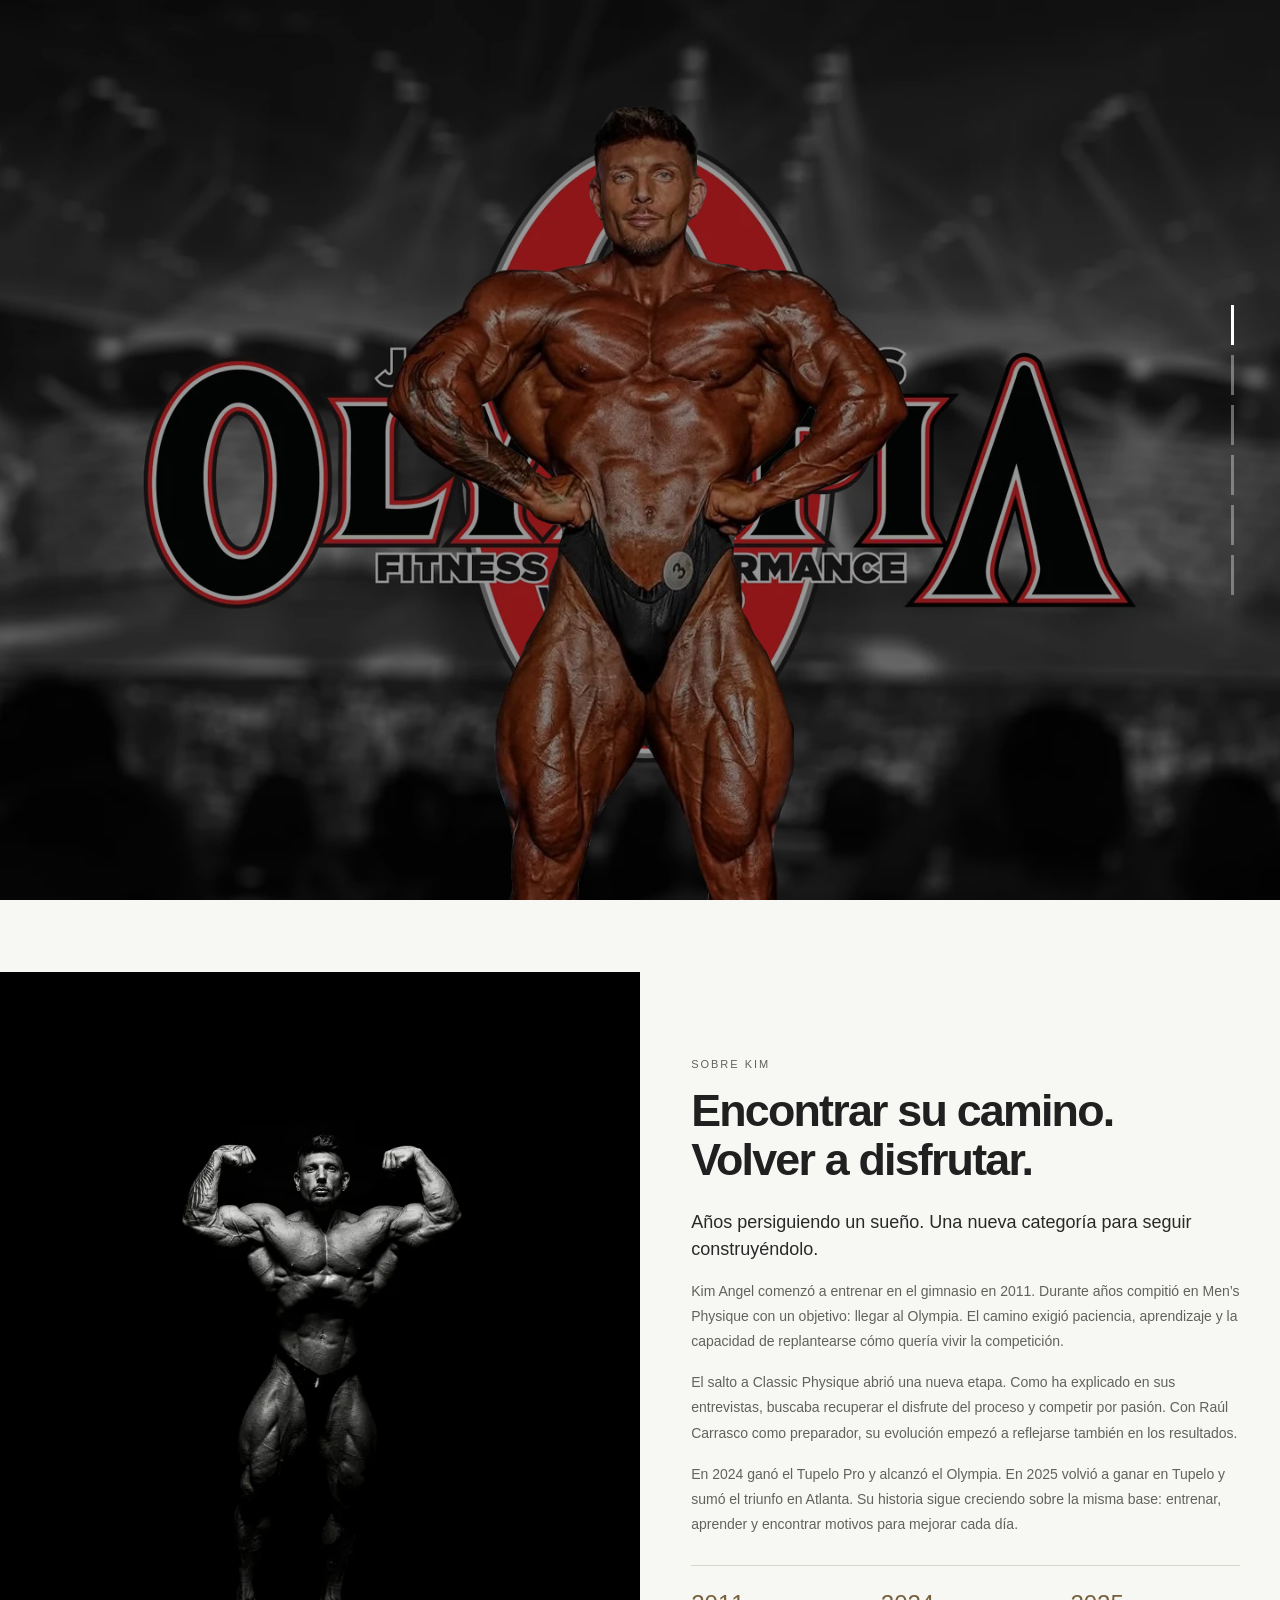
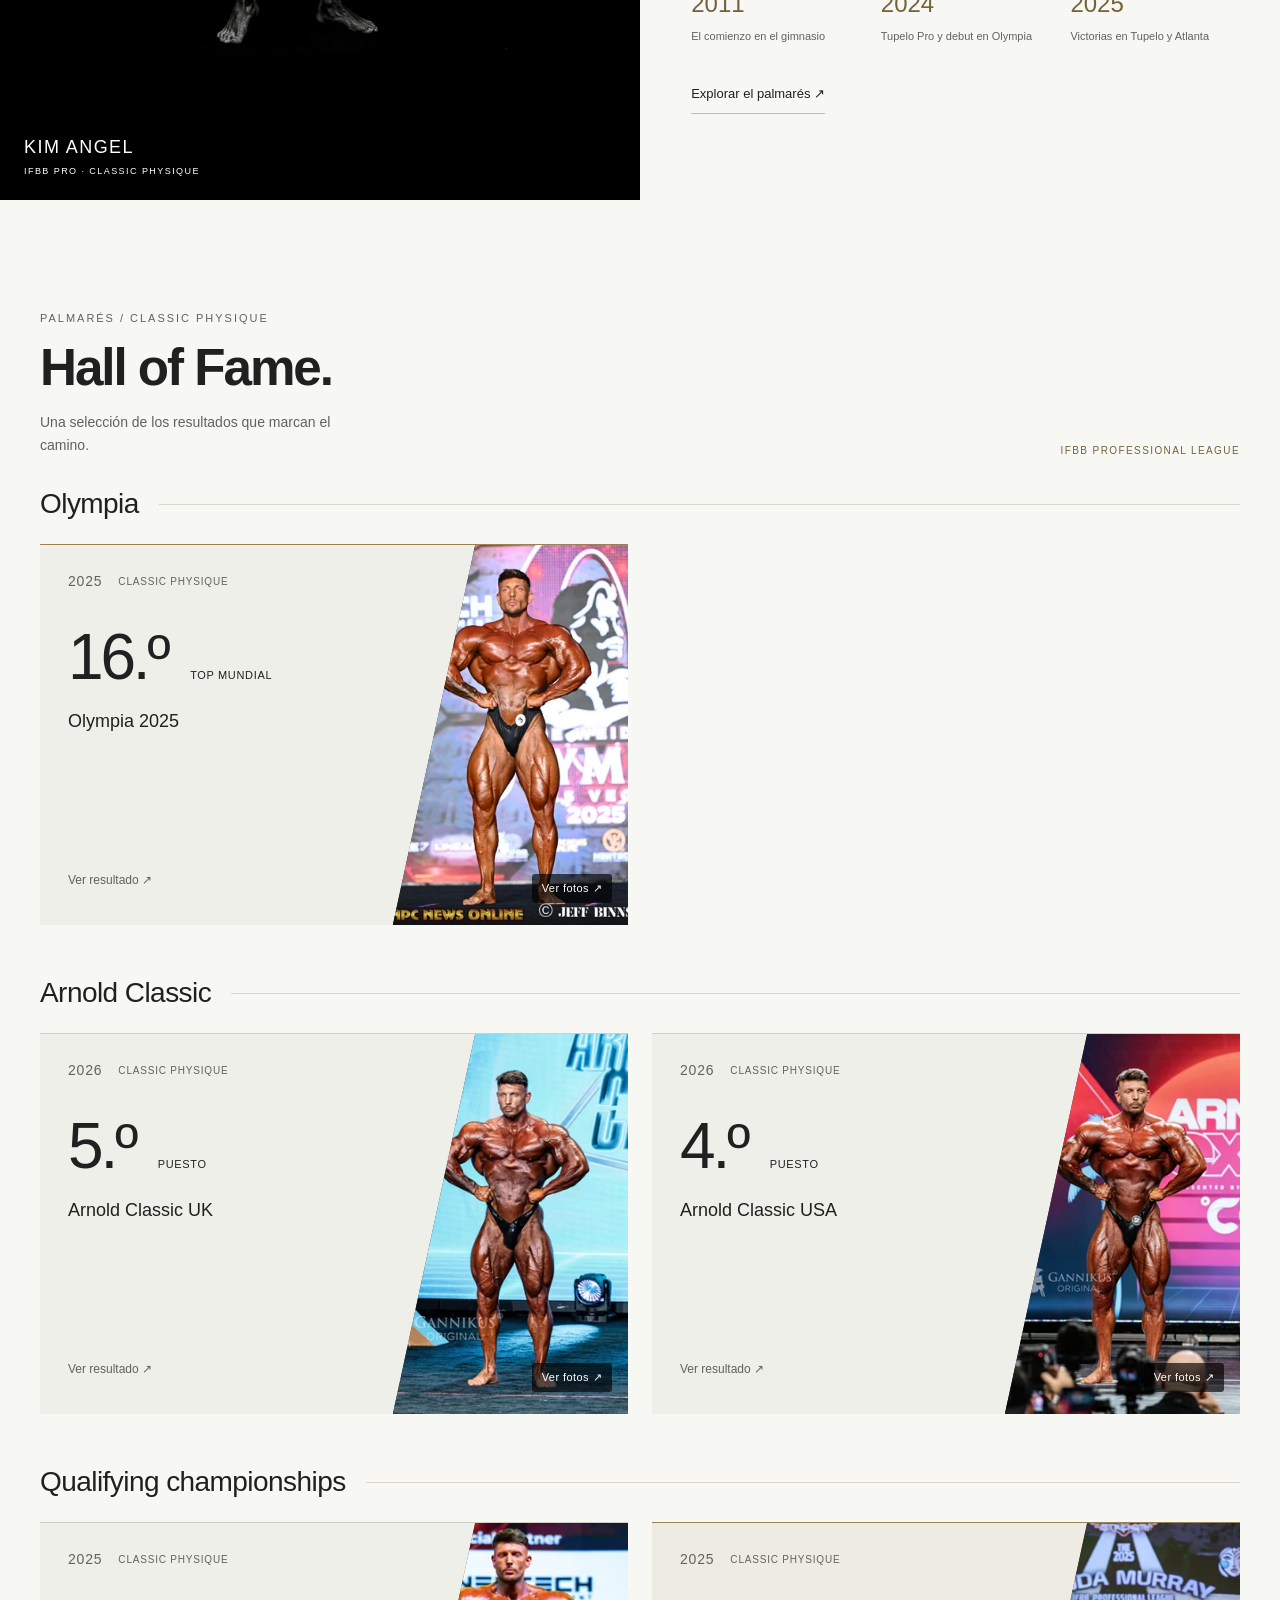
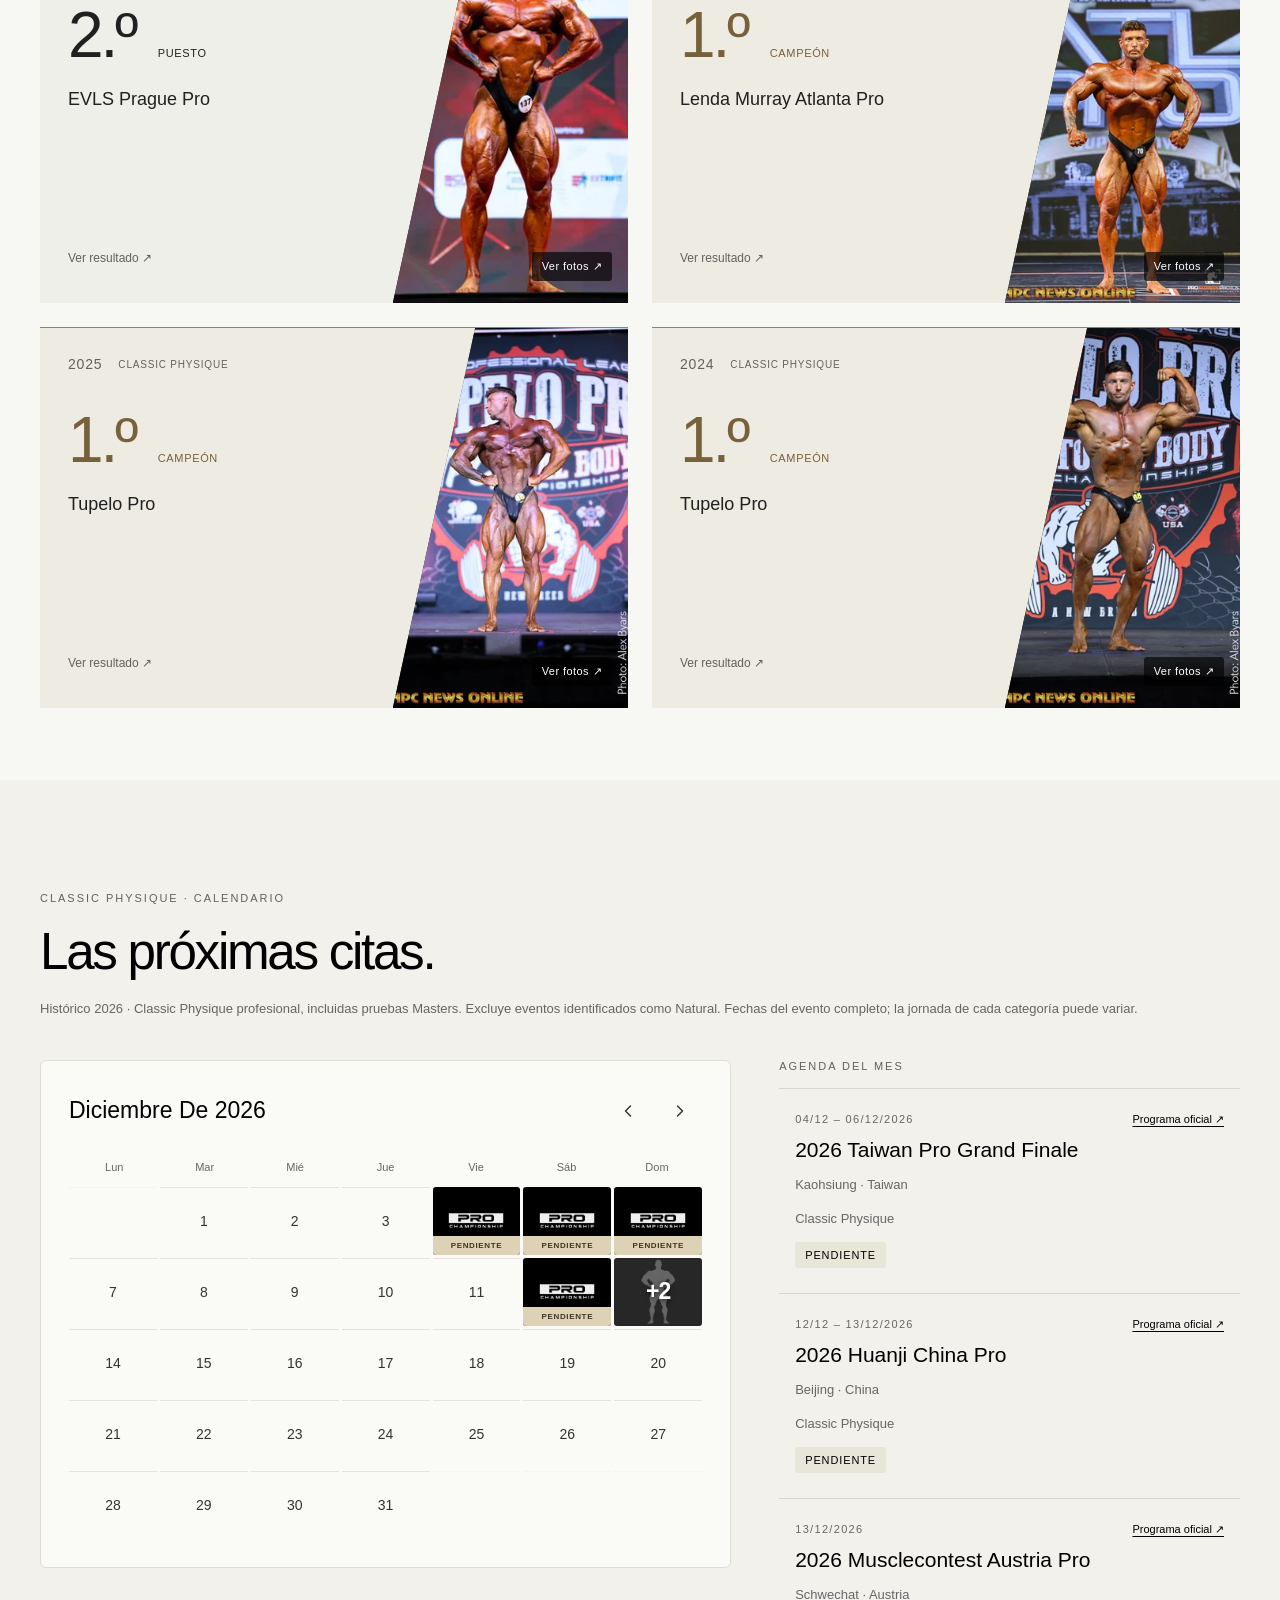
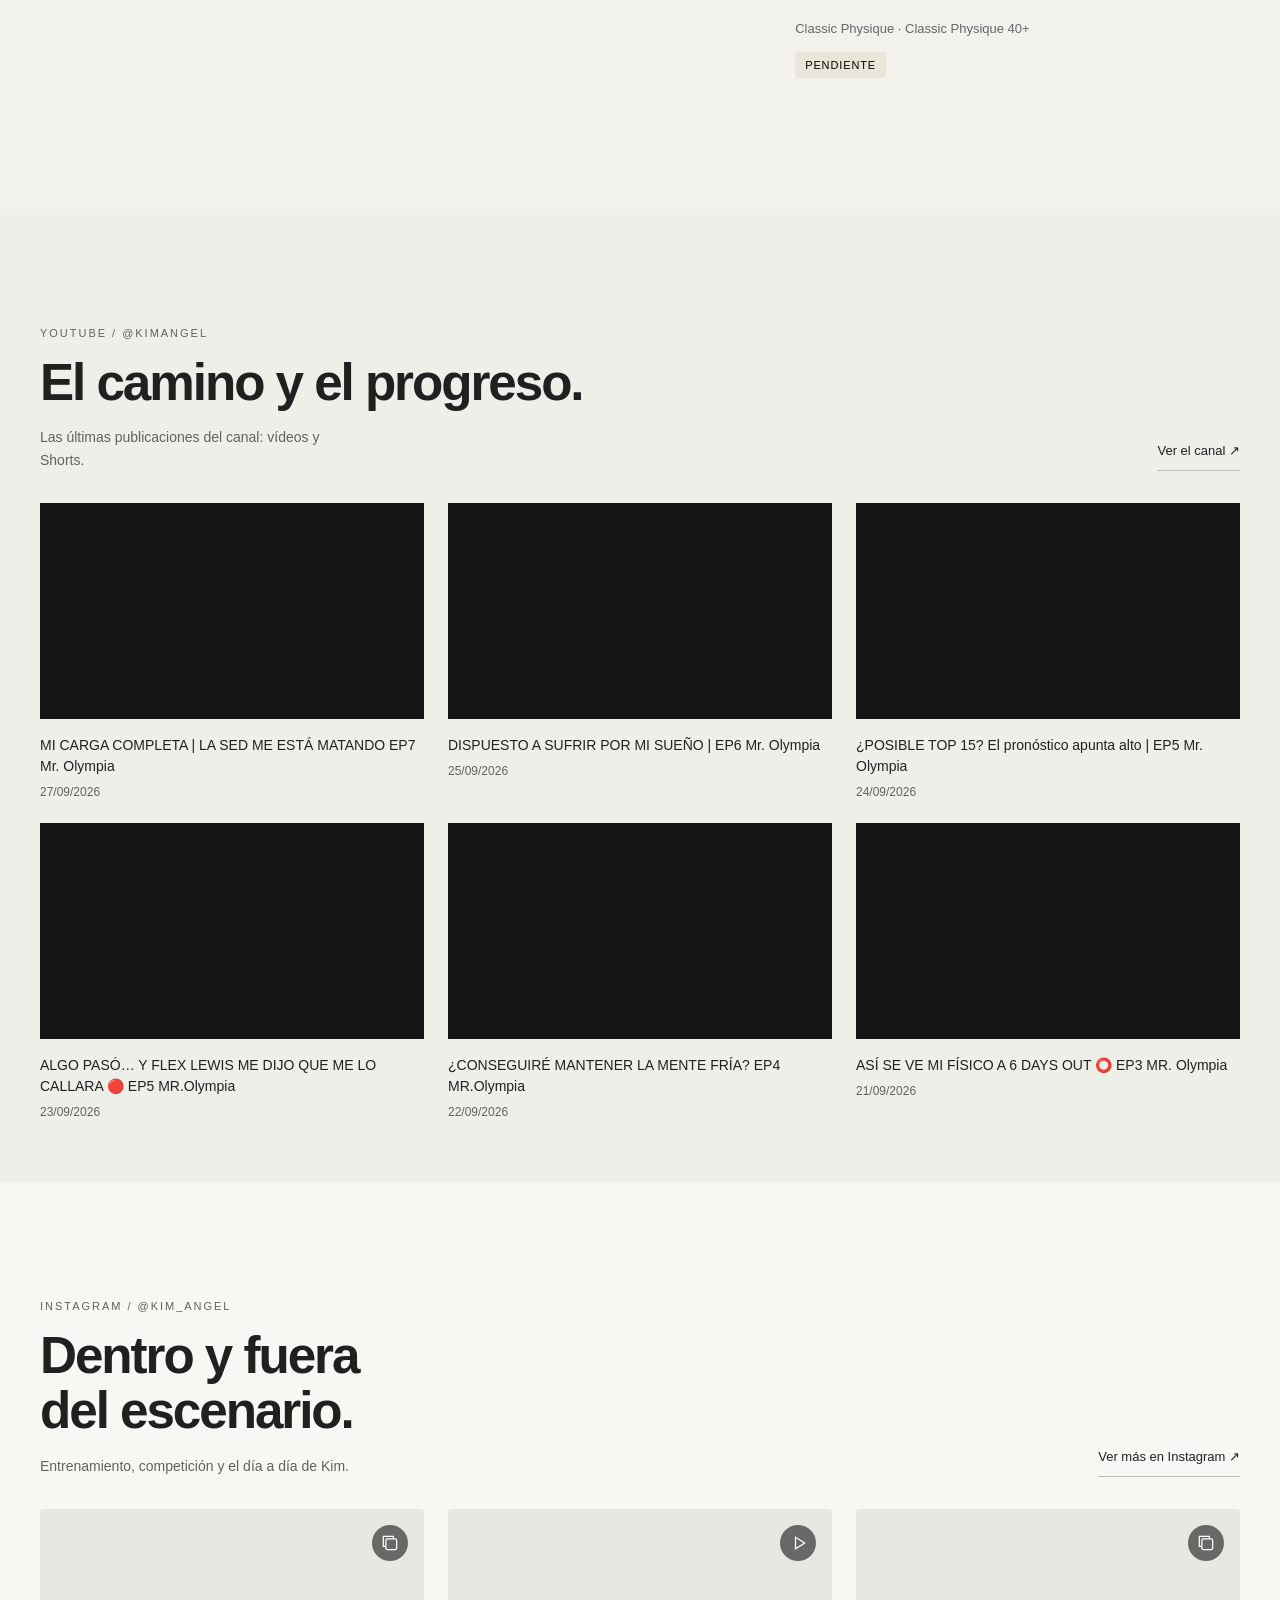
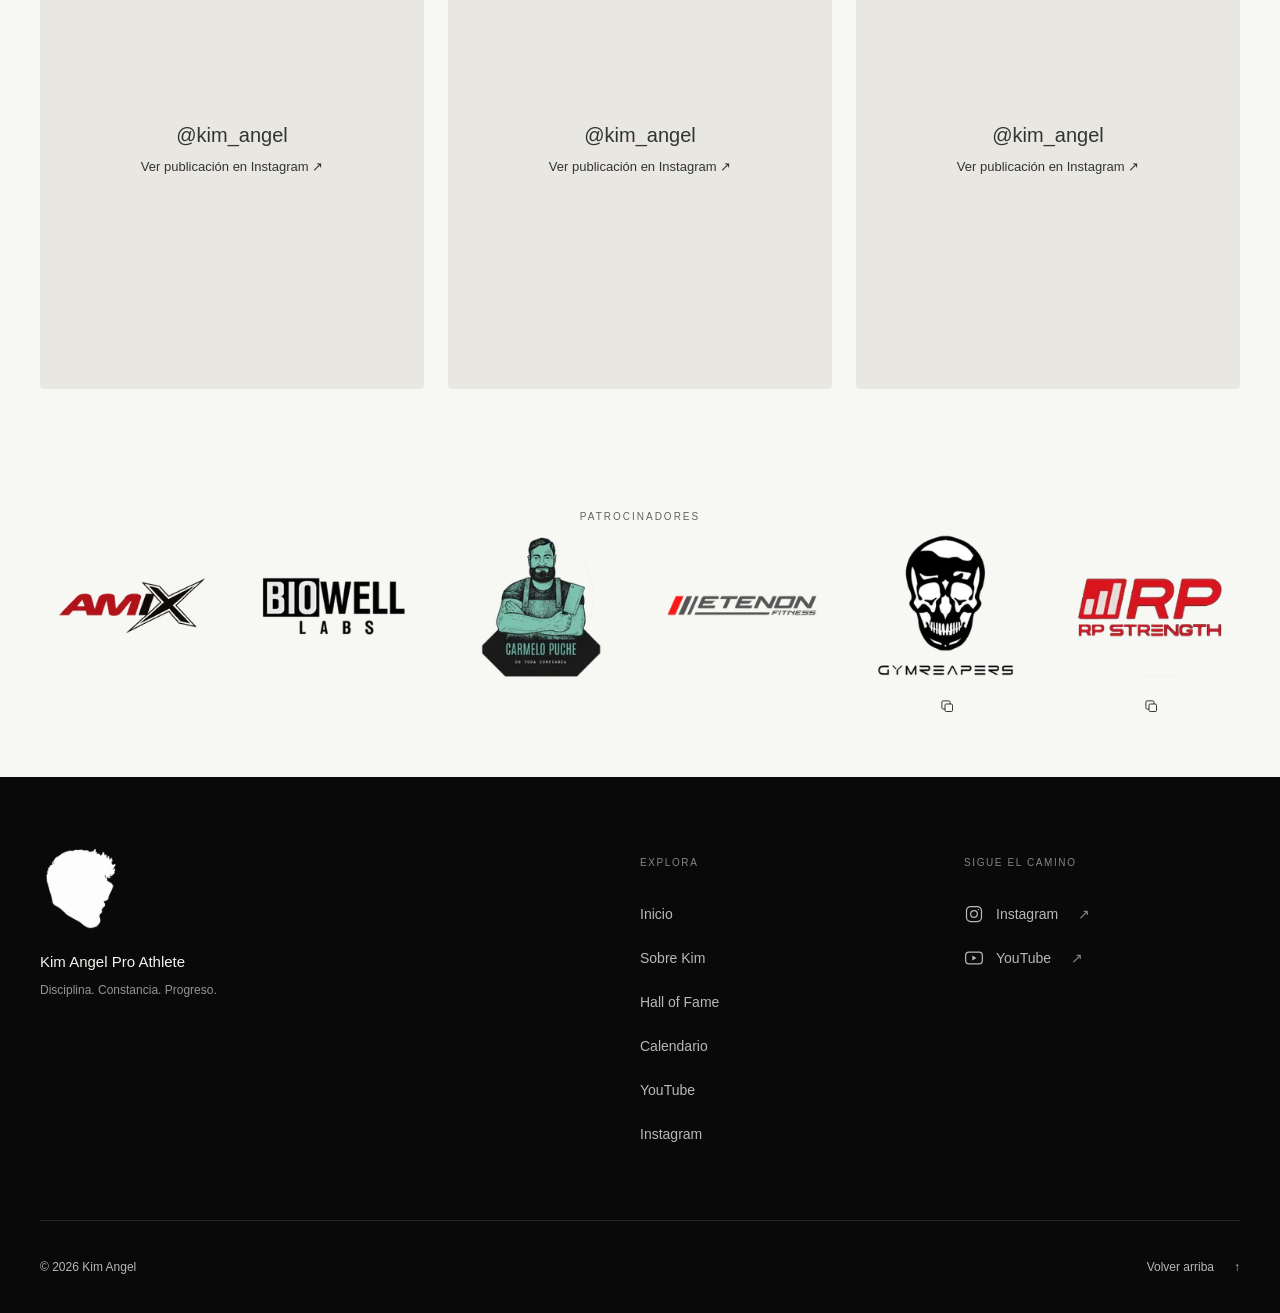
==== commit d108863a: "refactor: analized whole repo to reorganize and remove duplications. Added cron to request competiti" ====
--- a/index.html
+++ b/index.html
@@ -28,13 +28,14 @@
             <div class="hero">
                 <img src="img/optimized/web_main_image_raw-960w.webp" alt="" width="2200" height="1600" srcset="img/optimized/web_main_image_raw-480w.webp 480w, img/optimized/web_main_image_raw-960w.webp 960w, img/optimized/web_main_image_raw-1440w.webp 1440w, img/optimized/web_main_image_raw-2200w.webp 2200w" sizes="100vw" loading="eager" decoding="async" fetchpriority="high">
                 <img src="img/optimized/web_main_kim-600w.webp" alt="Kim Angel" width="600" height="1220" srcset="img/optimized/web_main_kim-480w.webp 480w, img/optimized/web_main_kim-600w.webp 600w" sizes="100vw" loading="eager" decoding="async">
-                <nav class="hero-nav" aria-label="Navegación principal" inert>
+                <nav class="hero-nav" aria-label="Navegación principal">
                     <div class="container nav-inner">
                         <a class="brand" href="#inicio" aria-label="Kim Angel, inicio"><img src="img/optimized/web_main_kim_logo-192w.webp" alt="Kim Angel" width="1254" height="1254" srcset="img/optimized/web_main_kim_logo-96w.webp 96w, img/optimized/web_main_kim_logo-192w.webp 192w, img/optimized/web_main_kim_logo-320w.webp 320w" sizes="160px" loading="lazy" decoding="async"></a>
                         <button class="nav-toggle" type="button" aria-expanded="false" aria-controls="main-nav-links" aria-label="Menú de navegación"><svg width="28" height="28" viewBox="0 0 24 24" fill="none" stroke="currentColor" stroke-width="1.6" stroke-linecap="round" aria-hidden="true"><path d="M3 6h18M3 12h18M3 18h18"/></svg></button>
                         <div class="nav-links" id="main-nav-links">
                             <a href="#inicio">Inicio</a><a href="#sobre-kim">Sobre Kim</a>
                             <a href="#hall-of-fame">Palmarés</a>
+                            <a href="#calendario">Calendario</a>
                             <a href="#youtube">YouTube</a>
                             <a href="#contenido">Contenido</a>
                         </div>
@@ -197,7 +198,7 @@
                         <div class="calendar-days" role="group" aria-labelledby="calendar-month"></div>
                     </div>
                     <div class="calendar-agenda">
-                        <p class="social-eyebrow">AGENDA DEL MES</p>
+                        <p class="social-eyebrow">AGENDA DE COMPETICIONES</p>
                         <p class="calendar-empty" hidden>Todavía no hemos añadido competiciones para este mes.</p>
                         <!-- calendar:generated:start -->
 <article class="calendar-event" data-date="2026-03-05" data-end="2026-03-08" data-status="pending" data-logo="img/calendar/arnold-usa.svg" id="competition-21727">
@@ -463,6 +464,106 @@
 <article class="calendar-event" data-date="2026-09-26" data-end="2026-09-27" data-status="pending" data-logo="" id="competition-24159">
 <div class="calendar-event-top"><time datetime="2026-09-26">26/09 – 27/09/2026</time><a href="https://www.ifbbpro.com/competition/2026-daytona-masters-pro/" target="_blank" rel="noopener noreferrer">Programa oficial ↗</a></div>
 <h3>2026 Daytona Masters Pro</h3><p>Daytona Beach</p><p>Masters Classic Physique 40/50/60</p><span class="calendar-status pending">PENDIENTE</span>
+</article>
+<article class="calendar-event" data-date="2026-10-03" data-end="2026-10-03" data-status="pending" data-logo="" id="competition-23139">
+<div class="calendar-event-top"><time datetime="2026-10-03">03/10/2026</time><a href="https://www.ifbbpro.com/competition/2026-tsunami-nutrition-toulouse-championship/" target="_blank" rel="noopener noreferrer">Programa oficial ↗</a></div>
+<h3>2026 Tsunami Nutrition Toulouse Championship</h3><p>Toulouse-Labege · France</p><p>Classic Physique</p><span class="calendar-status pending">PENDIENTE</span>
+</article>
+<article class="calendar-event" data-date="2026-10-03" data-end="2026-10-03" data-status="pending" data-logo="" id="competition-23459">
+<div class="calendar-event-top"><time datetime="2026-10-03">03/10/2026</time><a href="https://www.ifbbpro.com/competition/2026-southern-muscle-showdown-pro/" target="_blank" rel="noopener noreferrer">Programa oficial ↗</a></div>
+<h3>2026 Southern Muscle Showdown Pro</h3><p>Dalton · United States</p><p>Classic Physique Open &amp; Masters 40</p><span class="calendar-status pending">PENDIENTE</span>
+</article>
+<article class="calendar-event" data-date="2026-10-04" data-end="2026-10-04" data-status="pending" data-logo="" id="competition-24056">
+<div class="calendar-event-top"><time datetime="2026-10-04">04/10/2026</time><a href="https://www.ifbbpro.com/competition/2026-pharlabs-mexico-pro/" target="_blank" rel="noopener noreferrer">Programa oficial ↗</a></div>
+<h3>2026 Pharlabs Mexico Pro</h3><p>Nuevo Vallarta Nayarit · Mexico</p><p>Classic Physique</p><span class="calendar-status pending">PENDIENTE</span>
+</article>
+<article class="calendar-event" data-date="2026-10-11" data-end="2026-10-11" data-status="pending" data-logo="" id="competition-24760">
+<div class="calendar-event-top"><time datetime="2026-10-11">11/10/2026</time><a href="https://www.ifbbpro.com/competition/2026-evls-prague-pro/" target="_blank" rel="noopener noreferrer">Programa oficial ↗</a></div>
+<h3>2026 EVLS Prague Pro</h3><p>Prague · Czech Republic</p><p>Classic Physique</p><span class="calendar-status pending">PENDIENTE</span>
+</article>
+<article class="calendar-event" data-date="2026-10-16" data-end="2026-10-17" data-status="pending" data-logo="" id="competition-23217">
+<div class="calendar-event-top"><time datetime="2026-10-16">16/10 – 17/10/2026</time><a href="https://www.ifbbpro.com/competition/2026-hurricane-pro/" target="_blank" rel="noopener noreferrer">Programa oficial ↗</a></div>
+<h3>2026 Hurricane Pro</h3><p>St. Petersburg</p><p>Classic Physique Open + Masters 40/45/50/55/60</p><span class="calendar-status pending">PENDIENTE</span>
+</article>
+<article class="calendar-event" data-date="2026-10-16" data-end="2026-10-18" data-status="pending" data-logo="" id="competition-25147">
+<div class="calendar-event-top"><time datetime="2026-10-16">16/10 – 18/10/2026</time><a href="https://www.ifbbpro.com/competition/2026-musclecontest-brazil-pro-2/" target="_blank" rel="noopener noreferrer">Programa oficial ↗</a></div>
+<h3>2026 Musclecontest Brazil Pro</h3><p>Sao Paulo · Brazil</p><p>Classic Physique</p><span class="calendar-status pending">PENDIENTE</span>
+</article>
+<article class="calendar-event" data-date="2026-10-18" data-end="2026-10-18" data-status="pending" data-logo="" id="competition-23152">
+<div class="calendar-event-top"><time datetime="2026-10-18">18/10/2026</time><a href="https://www.ifbbpro.com/competition/2026-fitparade-pro/" target="_blank" rel="noopener noreferrer">Programa oficial ↗</a></div>
+<h3>2026 Fitparade Pro</h3><p>Budapest · Hungary</p><p>Classic Physique</p><span class="calendar-status pending">PENDIENTE</span>
+</article>
+<article class="calendar-event" data-date="2026-10-24" data-end="2026-10-24" data-status="pending" data-logo="" id="competition-23972">
+<div class="calendar-event-top"><time datetime="2026-10-24">24/10/2026</time><a href="https://www.ifbbpro.com/competition/2026-moscow-showdown-pro/" target="_blank" rel="noopener noreferrer">Programa oficial ↗</a></div>
+<h3>2026 Moscow Showdown Pro</h3><p>Moscow · Russian Federation</p><p>Classic Physique</p><span class="calendar-status pending">PENDIENTE</span>
+</article>
+<article class="calendar-event" data-date="2026-10-25" data-end="2026-10-25" data-status="pending" data-logo="" id="competition-23170">
+<div class="calendar-event-top"><time datetime="2026-10-25">25/10/2026</time><a href="https://www.ifbbpro.com/competition/2026-365-grand-prix-pro/" target="_blank" rel="noopener noreferrer">Programa oficial ↗</a></div>
+<h3>2026 365 Grand Prix Pro</h3><p>Kosice · Slovakia (Slovak Republic)</p><p>Classic Physique</p><span class="calendar-status pending">PENDIENTE</span>
+</article>
+<article class="calendar-event" data-date="2026-10-30" data-end="2026-11-01" data-status="pending" data-logo="" id="competition-23184">
+<div class="calendar-event-top"><time datetime="2026-10-30">30/10 – 01/11/2026</time><a href="https://www.ifbbpro.com/competition/2026-euronaturals-pro/" target="_blank" rel="noopener noreferrer">Programa oficial ↗</a></div>
+<h3>2026 Euronaturals Pro</h3><p>Madrid · Spain</p><p>Classic Physique · Natural</p><span class="calendar-status pending">PENDIENTE</span>
+</article>
+<article class="calendar-event" data-date="2026-11-01" data-end="2026-11-01" data-status="pending" data-logo="" id="competition-23180">
+<div class="calendar-event-top"><time datetime="2026-11-01">01/11/2026</time><a href="https://www.ifbbpro.com/competition/2026-spain-pro/" target="_blank" rel="noopener noreferrer">Programa oficial ↗</a></div>
+<h3>2026 Spain Pro</h3><p>Alicante · Spain</p><p>Classic Physique</p><span class="calendar-status pending">PENDIENTE</span>
+</article>
+<article class="calendar-event" data-date="2026-11-06" data-end="2026-11-07" data-status="pending" data-logo="" id="competition-25360">
+<div class="calendar-event-top"><time datetime="2026-11-06">06/11 – 07/11/2026</time><a href="https://www.ifbbpro.com/competition/2026-kuwait-pro/" target="_blank" rel="noopener noreferrer">Programa oficial ↗</a></div>
+<h3>2026 Kuwait Pro</h3><p>Kuwait City · Kuwait</p><p>Classic Physique</p><span class="calendar-status pending">PENDIENTE</span>
+</article>
+<article class="calendar-event" data-date="2026-11-07" data-end="2026-11-08" data-status="pending" data-logo="" id="competition-23767">
+<div class="calendar-event-top"><time datetime="2026-11-07">07/11 – 08/11/2026</time><a href="https://www.ifbbpro.com/competition/2026-romania-muscle-fest-pro/" target="_blank" rel="noopener noreferrer">Programa oficial ↗</a></div>
+<h3>2026 Romania Muscle Fest Pro</h3><p>Bucharest · Romania</p><p>Classic Physique</p><span class="calendar-status pending">PENDIENTE</span>
+</article>
+<article class="calendar-event" data-date="2026-11-07" data-end="2026-11-07" data-status="pending" data-logo="" id="competition-24011">
+<div class="calendar-event-top"><time datetime="2026-11-07">07/11/2026</time><a href="https://www.ifbbpro.com/competition/2026-steve-karr-las-vegas-classic-pro/" target="_blank" rel="noopener noreferrer">Programa oficial ↗</a></div>
+<h3>2026 Steve Karr Las Vegas Classic Pro</h3><p>Las Vegas · United States</p><p>Classic Physique</p><span class="calendar-status pending">PENDIENTE</span>
+</article>
+<article class="calendar-event" data-date="2026-11-07" data-end="2026-11-07" data-status="pending" data-logo="" id="competition-24879">
+<div class="calendar-event-top"><time datetime="2026-11-07">07/11/2026</time><a href="https://www.ifbbpro.com/competition/2026-moes-muscles-pro/" target="_blank" rel="noopener noreferrer">Programa oficial ↗</a></div>
+<h3>2026 Moe’s Muscles Pro</h3><p>Auckland · New Zealand</p><p>Classic Physique</p><span class="calendar-status pending">PENDIENTE</span>
+</article>
+<article class="calendar-event" data-date="2026-11-07" data-end="2026-11-08" data-status="pending" data-logo="" id="competition-25578">
+<div class="calendar-event-top"><time datetime="2026-11-07">07/11 – 08/11/2026</time><a href="https://www.ifbbpro.com/competition/2026-musclecontet-fitpira-pro/" target="_blank" rel="noopener noreferrer">Programa oficial ↗</a></div>
+<h3>2026 Musclecontet FitPira Pro</h3><p>Piracicaba · Brazil</p><p>Classic Physique</p><span class="calendar-status pending">PENDIENTE</span>
+</article>
+<article class="calendar-event" data-date="2026-11-20" data-end="2026-11-22" data-status="pending" data-logo="" id="competition-23189">
+<div class="calendar-event-top"><time datetime="2026-11-20">20/11 – 22/11/2026</time><a href="https://www.ifbbpro.com/competition/2026-spanish-grand-prix-pro/" target="_blank" rel="noopener noreferrer">Programa oficial ↗</a></div>
+<h3>2026 Spanish Grand Prix Pro</h3><p>Madrid · Spain</p><p>Classic Physique</p><span class="calendar-status pending">PENDIENTE</span>
+</article>
+<article class="calendar-event" data-date="2026-11-21" data-end="2026-11-21" data-status="pending" data-logo="" id="competition-23692">
+<div class="calendar-event-top"><time datetime="2026-11-21">21/11/2026</time><a href="https://www.ifbbpro.com/competition/2026-maryland-night-of-champions-pro/" target="_blank" rel="noopener noreferrer">Programa oficial ↗</a></div>
+<h3>2026 Maryland Night of Champions Pro</h3><p>Towson · United States</p><p>Classic Physique 40</p><span class="calendar-status pending">PENDIENTE</span>
+</article>
+<article class="calendar-event" data-date="2026-11-21" data-end="2026-11-21" data-status="pending" data-logo="" id="competition-25522">
+<div class="calendar-event-top"><time datetime="2026-11-21">21/11/2026</time><a href="https://www.ifbbpro.com/competition/2026-thailand-pro-2/" target="_blank" rel="noopener noreferrer">Programa oficial ↗</a></div>
+<h3>2026 Thailand Pro</h3><p>Bangkok · Thailand</p><p>Classic Physique</p><span class="calendar-status pending">PENDIENTE</span>
+</article>
+<article class="calendar-event" data-date="2026-11-21" data-end="2026-11-22" data-status="pending" data-logo="" id="competition-25694">
+<div class="calendar-event-top"><time datetime="2026-11-21">21/11 – 22/11/2026</time><a href="https://www.ifbbpro.com/competition/2026-atlantic-coast-pro/" target="_blank" rel="noopener noreferrer">Programa oficial ↗</a></div>
+<h3>2026 Atlantic Coast Pro</h3><p>Fort Lauderdale</p><p>Open &amp; Masters Classic Physique 40/45/50/55/60</p><span class="calendar-status pending">PENDIENTE</span>
+</article>
+<article class="calendar-event" data-date="2026-11-22" data-end="2026-11-22" data-status="pending" data-logo="" id="competition-23197">
+<div class="calendar-event-top"><time datetime="2026-11-22">22/11/2026</time><a href="https://www.ifbbpro.com/competition/2026-mr-big-evolution-pro-portugal-masters/" target="_blank" rel="noopener noreferrer">Programa oficial ↗</a></div>
+<h3>2026 Mr Big Evolution Pro Portugal Masters</h3><p>Carcavelos · Portugal</p><p>Classic Physique 40</p><span class="calendar-status pending">PENDIENTE</span>
+</article>
+<article class="calendar-event" data-date="2026-11-29" data-end="2026-11-29" data-status="pending" data-logo="" id="competition-23271">
+<div class="calendar-event-top"><time datetime="2026-11-29">29/11/2026</time><a href="https://www.ifbbpro.com/competition/2026-huanji-china-pro-6/" target="_blank" rel="noopener noreferrer">Programa oficial ↗</a></div>
+<h3>2026 Huanji China Pro</h3><p>Hangzhou · China</p><p>Classic Physique</p><span class="calendar-status pending">PENDIENTE</span>
+</article>
+<article class="calendar-event" data-date="2026-12-04" data-end="2026-12-06" data-status="pending" data-logo="" id="competition-25276">
+<div class="calendar-event-top"><time datetime="2026-12-04">04/12 – 06/12/2026</time><a href="https://www.ifbbpro.com/competition/2026-taiwan-pro-grand-finale/" target="_blank" rel="noopener noreferrer">Programa oficial ↗</a></div>
+<h3>2026 Taiwan Pro Grand Finale</h3><p>Kaohsiung · Taiwan</p><p>Classic Physique</p><span class="calendar-status pending">PENDIENTE</span>
+</article>
+<article class="calendar-event" data-date="2026-12-12" data-end="2026-12-13" data-status="pending" data-logo="" id="competition-23276">
+<div class="calendar-event-top"><time datetime="2026-12-12">12/12 – 13/12/2026</time><a href="https://www.ifbbpro.com/competition/2026-huanji-china-pro-7/" target="_blank" rel="noopener noreferrer">Programa oficial ↗</a></div>
+<h3>2026 Huanji China Pro</h3><p>Beijing · China</p><p>Classic Physique</p><span class="calendar-status pending">PENDIENTE</span>
+</article>
+<article class="calendar-event" data-date="2026-12-13" data-end="2026-12-13" data-status="pending" data-logo="" id="competition-25592">
+<div class="calendar-event-top"><time datetime="2026-12-13">13/12/2026</time><a href="https://www.ifbbpro.com/competition/2026-musclecontest-austria-pro/" target="_blank" rel="noopener noreferrer">Programa oficial ↗</a></div>
+<h3>2026 Musclecontest Austria Pro</h3><p>Schwechat · Austria</p><p>Classic Physique · Classic Physique 40+</p><span class="calendar-status pending">PENDIENTE</span>
 </article>
 <!-- calendar:generated:end -->
                     </div>
@@ -528,9 +629,17 @@
                 <div class="social-grid" role="region" aria-label="Publicaciones de Instagram" tabindex="0">
                 <!-- instagram:generated:start -->
                     <article class="social-post">
+                        <a class="social-card" href="https://www.instagram.com/p/Dd4YSdnj51O/" target="_blank" rel="noopener noreferrer" aria-label="Carrusel de @kim_angel del 29/09/2026. Abrir en Instagram (nueva pestaña)">
+                            <span class="social-fallback" aria-hidden="true">@kim_angel<span>Ver publicación en Instagram ↗</span></span>
+                            <img class="social-image" src="https://scontent-sea5-1.cdninstagram.com/v/t51.82787-15/826628372_18642347455002860_8929372608167823847_n.jpg?stp=dst-jpg_e35_tt6&amp;_nc_cat=111&amp;ccb=7-5&amp;_nc_sid=18de74&amp;efg=eyJlZmdfdGFnIjoiQ0FST1VTRUxfSVRFTS5iZXN0X2ltYWdlX3VybGdlbi5DMyJ9&amp;_nc_ohc=GjUtC5fqBnQQ7kNvwHEFnl2&amp;_nc_oc=Ado4BFoQ9c-0Qjer2QXgoVXvcET32C6ZNwsnALkUp-Cx-4ulNy9qVpZGDR_otoyyFSs&amp;_nc_zt=23&amp;_nc_ht=scontent-sea5-1.cdninstagram.com&amp;edm=AL-3X8kEAAAA&amp;_nc_gid=g-pTqB84GVW7-a3LSwxTMg&amp;oh=00_AQOToYIgKHvg1MfEQnFvOS_oY49FWFLNZKBDq-PNxUAggg&amp;oe=6AC2B4F7" alt="" width="800" height="1000" loading="lazy" decoding="async">
+                            <span class="social-kind" title="Carrusel" aria-hidden="true"><svg viewBox="0 0 24 24" fill="none" stroke="currentColor" stroke-width="1.5"><rect x="7" y="7" width="13" height="13" rx="2"/><path d="M16 7V4H4v12h3"/></svg></span>
+                            <span class="social-open" aria-hidden="true">Ver en Instagram ↗</span>
+                        </a>
+                    </article>
+                    <article class="social-post">
                         <a class="social-card" href="https://www.instagram.com/reel/Dd20B64i8fO/" target="_blank" rel="noopener noreferrer" aria-label="Reel de @kim_angel del 29/09/2026. Abrir en Instagram (nueva pestaña)">
                             <span class="social-fallback" aria-hidden="true">@kim_angel<span>Ver publicación en Instagram ↗</span></span>
-                            <img class="social-image" src="https://scontent.cdninstagram.com/v/t51.82787-15/825277270_18642167815002860_4041241869348533317_n.jpg?stp=dst-jpg_e35_tt6&amp;_nc_cat=102&amp;ccb=7-5&amp;_nc_sid=18de74&amp;efg=eyJlZmdfdGFnIjoiQ0xJUFMuYmVzdF9pbWFnZV91cmxnZW4uQzMifQ%3D%3D&amp;_nc_ohc=6EOM4FITHmkQ7kNvwGx44U8&amp;_nc_oc=AdoifKHFglEa2z3xJ4nzuwGeu_BnIu5kJbKkwoX72NXBsEtURV1N1mn8WTQgf4wkyR8&amp;_nc_zt=23&amp;_nc_ht=scontent.cdninstagram.com&amp;edm=AL-3X8kEAAAA&amp;_nc_gid=6L6LWooHPgLhUT1uwIhDbw&amp;_nc_tpa=Q5bMBQKtHoedWD_EOzhRSxVR2e0HtqN5OXIUgaL8SYyNm-corLrs7v5ldVvUTZkrEmZeMBFZkSEHxuFOUA&amp;oh=00_AQOYUCziwbI25BRBS2itsMsV0I-xhjqimETc2ONrdDtpAw&amp;oe=6AC1570A" alt="" width="800" height="1000" loading="lazy" decoding="async">
+                            <img class="social-image" src="https://scontent-sea5-1.cdninstagram.com/v/t51.82787-15/825277270_18642167815002860_4041241869348533317_n.jpg?stp=dst-jpg_e35_tt6&amp;_nc_cat=102&amp;ccb=7-5&amp;_nc_sid=18de74&amp;efg=eyJlZmdfdGFnIjoiQ0xJUFMuYmVzdF9pbWFnZV91cmxnZW4uQzMifQ%3D%3D&amp;_nc_ohc=6EOM4FITHmkQ7kNvwETn8zz&amp;_nc_oc=Ado1GQQptVipwc6cLQasUE8us7fyPHubnulk-fcG1dxrheTy0_-iwzaAiAQysLWYvrU&amp;_nc_zt=23&amp;_nc_ht=scontent-sea5-1.cdninstagram.com&amp;edm=AL-3X8kEAAAA&amp;_nc_gid=g-pTqB84GVW7-a3LSwxTMg&amp;_nc_tpa=Q5bMBQIeeGFqgmyq9m95Ve3ad4ExN4W1s30tsVl70fmVeoAWv6kGg60XvEF1eJyLA9eiNhMuiblCkJSSMw&amp;oh=00_AQM7TOYZPcSJQ57B2VC6C9PjI4HVs4NNZv2vSHh9HSDtGA&amp;oe=6AC2A88A" alt="" width="800" height="1000" loading="lazy" decoding="async">
                             <span class="social-kind" title="Reel" aria-hidden="true"><svg viewBox="0 0 24 24" fill="none" stroke="currentColor" stroke-width="1.5"><path d="m9 5 11 7-11 7Z"/></svg></span>
                             <span class="social-open" aria-hidden="true">Ver en Instagram ↗</span>
                         </a>
@@ -538,15 +647,7 @@
                     <article class="social-post">
                         <a class="social-card" href="https://www.instagram.com/p/Dd1UazZm6ZT/" target="_blank" rel="noopener noreferrer" aria-label="Carrusel de @kim_angel del 28/09/2026. Abrir en Instagram (nueva pestaña)">
                             <span class="social-fallback" aria-hidden="true">@kim_angel<span>Ver publicación en Instagram ↗</span></span>
-                            <img class="social-image" src="https://scontent.cdninstagram.com/v/t51.82787-15/825277276_18641956420002860_6272723044011596628_n.jpg?stp=dst-jpg_e35_tt6&amp;_nc_cat=109&amp;ccb=7-5&amp;_nc_sid=18de74&amp;efg=eyJlZmdfdGFnIjoiQ0FST1VTRUxfSVRFTS5iZXN0X2ltYWdlX3VybGdlbi5DMyJ9&amp;_nc_ohc=2Qc8fZ8ObE0Q7kNvwGgGD7X&amp;_nc_oc=Adqck8n7P2G-UyYuTW6bHAezNAjk56GxYaBZWNa3XDo7DLZ938LJRam5VaV29Obm0mM&amp;_nc_zt=23&amp;_nc_ht=scontent.cdninstagram.com&amp;edm=AL-3X8kEAAAA&amp;_nc_gid=6L6LWooHPgLhUT1uwIhDbw&amp;oh=00_AQMulZnzlViVIEl6VcCIRJ8QK42F3f71Totlr53sD6TXtg&amp;oe=6AC1603D" alt="" width="800" height="1000" loading="lazy" decoding="async">
-                            <span class="social-kind" title="Carrusel" aria-hidden="true"><svg viewBox="0 0 24 24" fill="none" stroke="currentColor" stroke-width="1.5"><rect x="7" y="7" width="13" height="13" rx="2"/><path d="M16 7V4H4v12h3"/></svg></span>
-                            <span class="social-open" aria-hidden="true">Ver en Instagram ↗</span>
-                        </a>
-                    </article>
-                    <article class="social-post">
-                        <a class="social-card" href="https://www.instagram.com/p/Dd0RivTlR_6/" target="_blank" rel="noopener noreferrer" aria-label="Carrusel de @kim_angel del 28/09/2026. Abrir en Instagram (nueva pestaña)">
-                            <span class="social-fallback" aria-hidden="true">@kim_angel<span>Ver publicación en Instagram ↗</span></span>
-                            <img class="social-image" src="https://scontent.cdninstagram.com/v/t51.82787-15/828495750_18641847619002860_5874184718620975454_n.jpg?stp=dst-jpg_e35_tt6&amp;_nc_cat=109&amp;ccb=7-5&amp;_nc_sid=18de74&amp;efg=eyJlZmdfdGFnIjoiQ0FST1VTRUxfSVRFTS5iZXN0X2ltYWdlX3VybGdlbi5DMyJ9&amp;_nc_ohc=_lDQ9o932ygQ7kNvwHmqbDG&amp;_nc_oc=AdqHxJAU1pc8pXhhs-yzpYiFPn9I5cGXFen6LXwUi6oEmwYkbplbhGA_Eyo1DNucFP4&amp;_nc_zt=23&amp;_nc_ht=scontent.cdninstagram.com&amp;edm=AL-3X8kEAAAA&amp;_nc_gid=6L6LWooHPgLhUT1uwIhDbw&amp;oh=00_AQNErnPfNeOTmyB_34wmrJIS4dqoQnOp3boTPYgDH8hsjQ&amp;oe=6AC174D2" alt="" width="800" height="1000" loading="lazy" decoding="async">
+                            <img class="social-image" src="https://scontent-sea5-1.cdninstagram.com/v/t51.82787-15/825277276_18641956420002860_6272723044011596628_n.jpg?stp=dst-jpg_e35_tt6&amp;_nc_cat=109&amp;ccb=7-5&amp;_nc_sid=18de74&amp;efg=eyJlZmdfdGFnIjoiQ0FST1VTRUxfSVRFTS5iZXN0X2ltYWdlX3VybGdlbi5DMyJ9&amp;_nc_ohc=2Qc8fZ8ObE0Q7kNvwGtJIRl&amp;_nc_oc=AdqyKAcDxb0wOl2tYuGGLV87LJ_xvopamdSNEUrbbY4imJlXQuhx2fzMAuTFFTH2WJA&amp;_nc_zt=23&amp;_nc_ht=scontent-sea5-1.cdninstagram.com&amp;edm=AL-3X8kEAAAA&amp;_nc_gid=g-pTqB84GVW7-a3LSwxTMg&amp;oh=00_AQNL4MvsW_L3oaqupZQ4Q0Nih1uDjn3SGvirmYSDSidc_Q&amp;oe=6AC2B1BD" alt="" width="800" height="1000" loading="lazy" decoding="async">
                             <span class="social-kind" title="Carrusel" aria-hidden="true"><svg viewBox="0 0 24 24" fill="none" stroke="currentColor" stroke-width="1.5"><rect x="7" y="7" width="13" height="13" rx="2"/><path d="M16 7V4H4v12h3"/></svg></span>
                             <span class="social-open" aria-hidden="true">Ver en Instagram ↗</span>
                         </a>
@@ -593,6 +694,7 @@
                     <h2>Explora</h2>
                     <a href="#inicio">Inicio</a><a href="#sobre-kim">Sobre Kim</a>
                     <a href="#hall-of-fame">Hall of Fame</a>
+                    <a href="#calendario">Calendario</a>
                     <a href="#youtube">YouTube</a>
                     <a href="#contenido">Instagram</a>
                 </nav>
@@ -615,32 +717,40 @@
         </div>
     </footer>
     <nav class="section-indicator" aria-label="Secciones de la página">
-        <a href="#inicio" aria-label="Inicio, sección 1 de 5" aria-current="location">
+        <a href="#inicio" aria-label="Inicio, sección 1 de 6" aria-current="location">
             <span class="section-label">Inicio</span>
             <span class="section-marker" aria-hidden="true"></span>
         </a>
-        <a href="#sobre-kim" aria-label="Sobre Kim, sección 2 de 5">
+        <a href="#sobre-kim" aria-label="Sobre Kim, sección 2 de 6">
             <span class="section-label">Sobre Kim</span>
             <span class="section-marker" aria-hidden="true"></span>
         </a>
-        <a href="#hall-of-fame" aria-label="Hall of Fame, sección 3 de 5">
+        <a href="#hall-of-fame" aria-label="Hall of Fame, sección 3 de 6">
             <span class="section-label">Hall of Fame</span>
             <span class="section-marker" aria-hidden="true"></span>
         </a>
-        <a href="#youtube" aria-label="YouTube, sección 4 de 5">
+        <a href="#calendario" aria-label="Calendario, sección 4 de 6">
+            <span class="section-label">Calendario</span>
+            <span class="section-marker" aria-hidden="true"></span>
+        </a>
+        <a href="#youtube" aria-label="YouTube, sección 5 de 6">
             <span class="section-label">YouTube</span>
             <span class="section-marker" aria-hidden="true"></span>
         </a>
-                <a href="#contenido" aria-label="Contenido, sección 5 de 5">
+                <a href="#contenido" aria-label="Contenido, sección 6 de 6">
             <span class="section-label">Contenido</span>
             <span class="section-marker" aria-hidden="true"></span>
         </a>
     </nav>
     <!-- Instagram is initialized when its section approaches the viewport. -->
-    <script src="js/main.js"></script>
+    <script src="js/navigation-controls.js"></script>
+    <script src="js/hero.js"></script>
+    <script src="js/mobile-navigation.js"></script>
+    <script src="js/discount-codes.js"></script>
+    <script src="js/social-images.js"></script>
     <script src="js/hall-gallery.js"></script>
     <script src="js/calendar.js"></script>
-    <script src="js/navigation-controls.js"></script>
+    <script src="js/main.js"></script>
 </body>
 </html>
 
--- a/css/styles.css
+++ b/css/styles.css
@@ -1,24 +1,31 @@
+/* Component sections preserve responsive overrides. Breakpoint rationale: docs/styles.md. */
+
+/* Base, layout and shared tokens */
+
 * {
     box-sizing: border-box;
 }
 
-html,
+html {
+    margin: 0;
+    padding: 0;
+    scrollbar-width: none;
+    scroll-behavior: smooth;
+    scroll-snap-type: y proximity;
+}
+
 body {
     margin: 0;
     padding: 0;
 }
 
-html {
-    scrollbar-width: none;
-    scroll-behavior: smooth;
-    scroll-snap-type: y proximity;
-}
-
 html::-webkit-scrollbar {
     display: none;
 }
 
 :root {
+    --calendar-surface: #fafaf7;
+    --calendar-divider: #d7d7cf;
     --content-max-width: 1200px;
     --page-gutter: 32px;
     --nav-height: 72px;
@@ -27,8 +34,55 @@
     --nav-opacity: 0;
 }
 
-.hero-section,
 .next-section {
+    width: 100%;
+    scroll-snap-align: start;
+    scroll-snap-stop: always;
+    padding-top: var(--nav-height);
+    height: auto;
+    min-height: 100vh;
+    min-height: 100dvh;
+    background: #f7f7f4;
+    color: #202020;
+    font-family: Arial, sans-serif;
+}
+
+@media (prefers-reduced-motion: reduce) {
+    html {
+        scroll-behavior: auto;
+    }
+}
+
+.container {
+    width: calc(100% - var(--page-gutter) - var(--page-gutter));
+    max-width: var(--content-max-width);
+    margin-inline: auto;
+}
+
+@media (max-width: 767px) {
+    :root {
+        --page-gutter: 20px;
+    }
+}
+
+@media (max-width: 900px), (pointer: coarse) {
+    html {
+        scroll-snap-type: none;
+        scroll-behavior: auto;
+    }
+}
+
+@media (max-width: 900px), (pointer: coarse) {
+    .next-section {
+        height: auto;
+        min-height: 100svh;
+    }
+}
+
+
+/* Hero and navigation */
+
+.hero-section {
     width: 100%;
     height: 100vh;
     height: 100dvh;
@@ -119,16 +173,6 @@
     gap: clamp(12px, 3vw, 32px);
 }
 
-.next-section {
-    padding-top: var(--nav-height);
-}
-
-@media (prefers-reduced-motion: reduce) {
-    html {
-        scroll-behavior: auto;
-    }
-}
-
 .section-indicator {
     --indicator-active: #fff;
     --indicator-idle: rgb(210 210 210 / 45%);
@@ -181,7 +225,10 @@
     transition: opacity 180ms ease;
 }
 
-.section-indicator a:hover .section-label,
+.section-indicator a:hover .section-label {
+    opacity: 1;
+}
+
 .section-indicator a:focus-visible .section-label {
     opacity: 1;
 }
@@ -192,18 +239,15 @@
 }
 
 @media (prefers-reduced-motion: reduce) {
-    .section-marker,
+    .section-marker {
+        transition: none;
+    }
+}
+
+@media (prefers-reduced-motion: reduce) {
     .section-label {
         transition: none;
     }
-}
-
-
-
-.container {
-    width: calc(100% - var(--page-gutter) - var(--page-gutter));
-    max-width: var(--content-max-width);
-    margin-inline: auto;
 }
 
 .nav-inner {
@@ -215,19 +259,1367 @@
 }
 
 @media (max-width: 767px) {
-    :root {
-        --page-gutter: 20px;
-    }
-}
-
-.next-section {
+    .nav-links {
+        font-size: 12px;
+        gap: 12px;
+    }
+}
+
+@media (max-width: 767px) {
+    .brand img {
+        max-width: min(180px, 25vw);
+    }
+}
+
+@media (max-width: 540px) {
+    .nav-inner {
+        gap: 10px;
+    }
+}
+
+@media (max-width: 540px) {
+    .nav-links {
+        flex-wrap: wrap;
+        justify-content: flex-end;
+        gap: 8px 12px;
+    }
+}
+
+@media (max-width: 540px) {
+    .brand {
+        flex-shrink: 0;
+    }
+}
+
+html.footer-in-view .section-indicator.section-indicator {
+    --indicator-active: #fff;
+    --indicator-idle: rgb(210 210 210 / 45%);
+}
+
+@media (max-width: 900px) {
+    .nav-links {
+        flex-wrap: wrap;
+        justify-content: flex-end;
+        gap: 8px 14px;
+        font-size: 12px;
+    }
+}
+
+.nav-toggle {
+    display: none;
+}
+
+@media (max-width: 900px), (pointer: coarse) {
+    .hero-section {
+        height: 100svh;
+    }
+}
+
+@media (max-width: 900px), (pointer: coarse) {
+    .section-indicator {
+        display: none;
+    }
+}
+
+@media (max-width: 900px) {
+    .nav-toggle {
+        display: flex;
+        align-items: center;
+        justify-content: center;
+        width: 48px;
+        height: 48px;
+        padding: 10px;
+        border: 0;
+        background: transparent;
+        color: white;
+        cursor: pointer;
+    }
+}
+
+@media (max-width: 900px) {
+    .nav-toggle:focus-visible {
+        outline: 2px solid white;
+        outline-offset: 3px;
+    }
+}
+
+@media (max-width: 900px) {
+    .hero-nav .nav-links {
+        display: none;
+        position: absolute;
+        top: var(--nav-height);
+        left: 0;
+        right: 0;
+        padding: 16px var(--page-gutter);
+        background: #111;
+        flex-direction: column;
+        flex-wrap: nowrap;
+        gap: 0;
+        font-size: 16px;
+    }
+}
+
+@media (max-width: 900px) {
+    .hero-nav .nav-links a {
+        display: block;
+        padding: 14px 0;
+        white-space: nowrap;
+    }
+}
+
+@media (max-width: 900px) {
+    .mobile-nav-open .hero {
+        overflow: visible;
+    }
+}
+
+@media (max-width: 900px) {
+    .mobile-nav-open .nav-links {
+        display: flex;
+    }
+}
+
+
+/* Without hero animation, the cover stays in document flow. */
+html:not(.hero-ready) .hero {
+    position: absolute;
+    height: 100%;
+}
+html:not(.hero-ready) .hero-nav {
+    opacity: 1;
+}
+html:not(.navigation-ready) .hero-nav {
     height: auto;
-    min-height: 100vh;
+    min-height: var(--nav-height);
+}
+html:not(.navigation-ready) .nav-inner {
+    flex-wrap: wrap;
+    padding-block: 12px;
+}
+html:not(.navigation-ready) .nav-toggle {
+    display: none;
+}
+html:not(.navigation-ready) .hero-nav .nav-links {
+    display: flex;
+    position: static;
+    flex-direction: row;
+    flex-wrap: wrap;
+    gap: 8px 16px;
+    padding: 0;
+}
+
+/* About */
+
+.about-section {
     min-height: 100dvh;
+    padding-top: var(--nav-height);
     background: #f7f7f4;
     color: #202020;
     font-family: Arial, sans-serif;
-}
+    scroll-snap-align: start;
+}
+
+.about-layout {
+    display: grid;
+    grid-template-columns: repeat(2, minmax(0, 1fr));
+    min-height: calc(100dvh - var(--nav-height));
+    align-items: stretch;
+}
+
+.about-photo {
+    position: relative;
+    margin: 0;
+    background: #deded6;
+}
+
+.about-photo img {
+    display: block;
+    width: 100%;
+    position: absolute;
+    inset: 0;
+    height: 100%;
+    object-fit: cover;
+    object-position: center;
+}
+
+.about-photo figcaption {
+    position: absolute;
+    inset: auto 0 0;
+    display: flex;
+    flex-direction: column;
+    gap: 8px;
+    padding: 56px 24px 24px;
+    background: linear-gradient(transparent, rgb(0 0 0 / 80%));
+    color: #fff;
+    font-size: 18px;
+    letter-spacing: 0.08em;
+}
+
+.about-photo figcaption span {
+    font-size: 9px;
+    letter-spacing: 0.16em;
+}
+
+.about-copy h2 {
+    margin: 0 0 24px;
+    font-size: clamp(30px, 3.5vw, 46px);
+    font-weight: 600;
+    line-height: 1.1;
+    letter-spacing: -0.04em;
+}
+
+.about-copy > p:not(.social-eyebrow) {
+    color: #62625d;
+    font-size: 14px;
+    line-height: 1.8;
+    margin: 0 0 16px;
+}
+
+.about-copy > p.about-lead {
+    color: #292929;
+    font-size: 18px;
+    line-height: 1.5;
+}
+
+.about-milestones {
+    display: grid;
+    grid-template-columns: repeat(3, minmax(0, 1fr));
+    gap: 20px;
+    list-style: none;
+    margin: 28px 0;
+    padding: 24px 0 0;
+    border-top: 1px solid #d8d5cc;
+}
+
+.about-milestones strong {
+    display: block;
+    font-size: 24px;
+    font-weight: 400;
+    color: #76613b;
+    margin-bottom: 10px;
+}
+
+.about-milestones span {
+    display: block;
+    font-size: 11px;
+    line-height: 1.6;
+    color: #62625d;
+}
+
+.about-copy > a {
+    display: inline-block;
+}
+
+.about-copy a:focus-visible {
+    outline: 2px solid #76613b;
+    outline-offset: 4px;
+}
+
+@media (max-width: 900px) {
+    .about-layout {
+        display: grid;
+        min-height: calc(100dvh - var(--nav-height));
+        align-items: stretch;
+        grid-template-columns: 1fr;
+    }
+}
+
+@media (max-width: 900px) {
+    .about-photo {
+        min-height: 65svh;
+    }
+}
+
+.about-copy {
+    align-self: center;
+    padding-block: 56px;
+    padding-left: clamp(32px, 4vw, 64px);
+    padding-right: max(var(--page-gutter), calc((100vw - var(--content-max-width)) / 2));
+}
+
+@media (max-width: 900px) {
+    .about-copy {
+        padding: 40px var(--page-gutter);
+    }
+}
+
+
+/* Hall of Fame and viewer */
+
+.hall-section {
+    min-height: 100dvh;
+    padding-block: calc(var(--nav-height) + 40px) 72px;
+    background: #f7f7f4;
+    color: #202020;
+    font-family: Arial, sans-serif;
+    scroll-snap-align: start;
+}
+
+.hall-category {
+    color: #76613b;
+    font-size: 10px;
+    letter-spacing: 0.14em;
+}
+
+.hall-grid {
+    display: grid;
+    gap: 24px;
+    margin: 0;
+    padding: 0;
+    list-style: none;
+}
+
+.hall-result {
+    display: flex;
+    flex-direction: column;
+    padding: 24px;
+    border-top: 1px solid #cecec5;
+    background: #efefea;
+}
+
+.hall-top {
+    display: flex;
+    align-items: center;
+    justify-content: space-between;
+    gap: 12px;
+    color: #62625d;
+    font-size: 10px;
+    letter-spacing: 0.08em;
+}
+
+.hall-top > :first-child {
+    font-size: 14px;
+}
+
+.hall-place {
+    margin: 28px 0 20px;
+    font-size: clamp(44px, 5vw, 64px);
+    line-height: 1;
+    letter-spacing: -0.05em;
+}
+
+.hall-place span {
+    display: inline-block;
+    margin-left: 8px;
+    font-size: 11px;
+    letter-spacing: 0.06em;
+    text-transform: uppercase;
+}
+
+.hall-result h4 {
+    margin: 0 0 24px;
+    font-size: 18px;
+    font-weight: 500;
+    line-height: 1.4;
+}
+
+.hall-result a {
+    align-self: flex-start;
+    margin-top: auto;
+    padding-block: 10px;
+    color: #62625d;
+    font-size: 12px;
+    text-decoration: none;
+}
+
+.hall-result a:hover {
+    text-decoration: underline;
+    text-underline-offset: 4px;
+}
+
+.hall-result a:focus-visible {
+    outline: 2px solid #76613b;
+    outline-offset: 4px;
+}
+
+.hall-winner {
+    border-top-color: #9b8252;
+    background: #eeebe3;
+}
+
+.hall-winner .hall-place {
+    color: #76613b;
+}
+
+@media (max-width: 540px) {
+    .hall-grid {
+        gap: 16px;
+    }
+}
+
+.hall-grid {
+    grid-template-columns: repeat(2, minmax(0, 1fr));
+}
+
+.hall-result.has-gallery {
+    position: relative;
+    isolation: isolate;
+    overflow: hidden;
+    min-height: 380px;
+    padding: 0;
+}
+
+.hall-details {
+    display: flex;
+    flex-direction: column;
+    width: 62%;
+    min-height: 380px;
+    padding: 28px 16px 28px 28px;
+    transition: opacity 250ms ease;
+}
+
+.has-gallery .hall-top {
+    flex-wrap: wrap;
+    justify-content: flex-start;
+    gap: 10px 16px;
+}
+
+.has-gallery .hall-place {
+    margin-top: 36px;
+}
+
+.hall-preview {
+    position: absolute;
+    inset: 0 0 0 auto;
+    width: 40%;
+    padding: 0;
+    border: 0;
+    background: linear-gradient(145deg, #50504b, #181a18);
+    clip-path: polygon(35% 0, 100% 0, 100% 100%, 0 100%);
+    cursor: pointer;
+}
+
+.hall-preview img {
+    width: 100%;
+    height: 100%;
+    object-fit: cover;
+    object-position: 50% 35%;
+    transition: transform 400ms ease;
+}
+
+.hall-preview > span {
+    position: absolute;
+    bottom: 22px;
+    right: 16px;
+    padding: 8px 10px;
+    border-radius: 3px;
+    background: rgb(0 0 0 / 65%);
+    color: #fff;
+    font: 11px Arial, sans-serif;
+    letter-spacing: 0.04em;
+}
+
+.hall-preview:hover img {
+    transform: scale(1.04);
+}
+
+.hall-preview:focus-visible {
+    background: #a08757;
+}
+
+.hall-preview:focus-visible > span {
+    outline: 2px solid white;
+    outline-offset: 3px;
+}
+
+.hall-gallery {
+    position: absolute;
+    inset: 0;
+    z-index: 2;
+    opacity: 0;
+    pointer-events: none;
+    clip-path: polygon(74% 0, 100% 0, 100% 100%, 60% 100%);
+    background: #171917;
+    color: #fff;
+    transition: clip-path 450ms cubic-bezier(0.22, 1, 0.36, 1), opacity 200ms ease;
+    touch-action: pan-y;
+}
+
+.is-gallery-open .hall-gallery {
+    opacity: 1;
+    pointer-events: auto;
+    clip-path: polygon(0 0, 100% 0, 100% 100%, 0 100%);
+}
+
+.is-gallery-open .hall-details {
+    opacity: 0;
+}
+
+.hall-gallery-photo {
+    display: block;
+    width: 100%;
+    height: 100%;
+    object-fit: contain;
+}
+
+.hall-gallery-heading {
+    position: absolute;
+    inset: 0 0 auto;
+    padding: 22px 70px 40px 20px;
+    background: linear-gradient(rgb(0 0 0 / 70%), transparent);
+    pointer-events: none;
+    font-size: 10px;
+    letter-spacing: 0.12em;
+    padding-right: 120px;
+}
+
+.hall-gallery button {
+    width: 44px;
+    height: 44px;
+    border: 1px solid rgb(255 255 255 / 35%);
+    border-radius: 50%;
+    background: rgb(0 0 0 / 55%);
+    color: #fff;
+    font: 22px Arial, sans-serif;
+    cursor: pointer;
+}
+
+.hall-gallery button:hover {
+    background: #41413a;
+}
+
+.hall-gallery button:focus-visible {
+    outline: 2px solid #fff;
+    outline-offset: 3px;
+}
+
+.hall-close {
+    position: absolute;
+    top: 12px;
+    right: 12px;
+}
+
+.hall-gallery-controls {
+    position: absolute;
+    inset: auto 0 0;
+    display: flex;
+    align-items: center;
+    justify-content: center;
+    gap: 24px;
+    padding: 36px 16px 16px;
+    background: linear-gradient(transparent, rgb(0 0 0 / 80%));
+}
+
+.hall-counter {
+    min-width: 44px;
+    text-align: center;
+    font-size: 12px;
+    font-variant-numeric: tabular-nums;
+}
+
+@media (max-width: 767px) {
+    .hall-grid {
+        grid-template-columns: 1fr;
+    }
+}
+
+@media (max-width: 767px) {
+    .hall-details {
+        padding-left: 20px;
+        min-height: 360px;
+    }
+}
+
+@media (max-width: 767px) {
+    .hall-result.has-gallery {
+        min-height: 360px;
+    }
+}
+
+@media (prefers-reduced-motion: reduce) {
+    .hall-gallery {
+        transition: none;
+    }
+}
+
+@media (prefers-reduced-motion: reduce) {
+    .hall-details {
+        transition: none;
+    }
+}
+
+@media (prefers-reduced-motion: reduce) {
+    .hall-preview img {
+        transition: none;
+    }
+}
+
+.hall-group + .hall-group {
+    margin-top: 52px;
+}
+
+.hall-group-title {
+    display: flex;
+    align-items: center;
+    gap: 20px;
+    margin: 0 0 24px;
+    font-size: clamp(20px, 2.5vw, 28px);
+    font-weight: 500;
+    letter-spacing: -0.02em;
+}
+
+.hall-group-title::after {
+    content: '';
+    flex: 1;
+    height: 1px;
+    background: #d8d5cc;
+}
+
+.hall-olympia {
+    border-top-color: #9b8252;
+}
+
+.hall-expand {
+    position: absolute;
+    top: 12px;
+    right: 64px;
+    display: grid;
+    place-items: center;
+}
+
+html.hall-viewer-open {
+    overflow: hidden;
+}
+
+.hall-viewer {
+    position: fixed;
+    inset: 0;
+    width: 100%;
+    height: 100dvh;
+    max-width: none;
+    max-height: none;
+    margin: 0;
+    padding: 20px;
+    border: 0;
+    background: #101010;
+    color: #fff;
+    font-family: Arial, sans-serif;
+    box-sizing: border-box;
+    --navigation-color: #fff;
+    --navigation-background: rgb(0 0 0 / 25%);
+    --navigation-hover: #444;
+}
+
+.hall-viewer[open] {
+    display: grid;
+    grid-template-rows: auto minmax(0, 1fr) auto;
+    gap: 16px;
+}
+
+.hall-viewer::backdrop {
+    background: rgb(0 0 0 / 90%);
+}
+
+.hall-viewer header {
+    display: flex;
+    align-items: center;
+    justify-content: space-between;
+    gap: 20px;
+}
+
+.hall-viewer h2 {
+    margin: 0;
+    font-size: 15px;
+    font-weight: 400;
+    letter-spacing: 0.03em;
+}
+
+.viewer-photo {
+    display: block;
+    width: 100%;
+    height: 100%;
+    min-height: 0;
+    object-fit: contain;
+    touch-action: pan-y pinch-zoom;
+}
+
+.viewer-controls {
+    display: flex;
+    align-items: center;
+    justify-content: center;
+    gap: 28px;
+}
+
+.viewer-counter {
+    min-width: 48px;
+    text-align: center;
+    font-size: 13px;
+    font-variant-numeric: tabular-nums;
+}
+
+.hall-viewer button {
+    flex-shrink: 0;
+    width: 44px;
+    height: 44px;
+    border: 1px solid #555;
+    border-radius: 50%;
+    background: transparent;
+    color: #fff;
+    font-size: 24px;
+    cursor: pointer;
+}
+
+.hall-viewer button:hover {
+    background: #333;
+}
+
+.hall-viewer button:focus-visible {
+    outline: 2px solid #fff;
+    outline-offset: 3px;
+}
+
+.hall-slides {
+    position: absolute;
+    inset: 0;
+}
+
+.hall-slides[hidden] {
+    display: none;
+}
+
+.hall-gallery-photo[hidden] {
+    display: none;
+}
+
+.viewer-stage {
+    min-height: 0;
+    overflow: auto;
+    overscroll-behavior: contain;
+    touch-action: auto;
+}
+
+.viewer-stage .viewer-photo {
+    touch-action: auto;
+}
+
+.viewer-stage.is-zoomed .viewer-photo {
+    width: 200%;
+    height: 200%;
+    max-width: none;
+}
+
+.hall-prev {
+    display: inline-grid;
+    place-items: center;
+    padding: 0;
+}
+
+.hall-next {
+    display: inline-grid;
+    place-items: center;
+    padding: 0;
+}
+
+.viewer-prev {
+    display: inline-grid;
+    place-items: center;
+    padding: 0;
+}
+
+.viewer-next {
+    display: inline-grid;
+    place-items: center;
+    padding: 0;
+}
+
+@media (max-width: 900px) {
+    .viewer-controls {
+        gap: 16px;
+    }
+}
+
+.hall-gallery {
+    --navigation-color: #fff;
+    --navigation-background: rgb(0 0 0 / 25%);
+    --navigation-hover: #444;
+}
+
+
+/* Competition calendar and agenda */
+
+.competition-calendar {
+    background: #f2f1ec;
+    padding: 112px 0;
+    font-family: Arial, sans-serif;
+    scroll-margin-top: 80px;
+}
+
+.competition-calendar h2 {
+    font-size: clamp(34px, 4vw, 58px);
+    font-weight: 400;
+    letter-spacing: -.045em;
+    margin: 18px 0;
+}
+
+.calendar-demo {
+    color: #66665e;
+    font-size: 13px;
+    line-height: 1.6;
+    margin-bottom: 40px;
+}
+
+.calendar-layout {
+    display: grid;
+    grid-template-columns: minmax(0, 1.5fr) minmax(0, 1fr);
+    gap: 48px;
+    align-items: start;
+}
+
+.calendar-panel {
+    padding: 28px;
+    background: var(--calendar-surface);
+    border: 1px solid #deded6;
+    border-radius: 6px;
+}
+
+.calendar-toolbar {
+    display: flex;
+    align-items: center;
+    justify-content: space-between;
+    gap: 12px;
+    margin-bottom: 28px;
+}
+
+.calendar-toolbar h3 {
+    margin: 0;
+    font-size: 23px;
+    font-weight: 400;
+    text-transform: capitalize;
+}
+
+.calendar-toolbar button {
+    width: 44px;
+    height: 44px;
+    border: 0;
+    background: transparent;
+    font-size: 28px;
+    cursor: pointer;
+}
+
+.calendar-week {
+    display: grid;
+    grid-template-columns: repeat(7, minmax(0, 1fr));
+    font-size: 11px;
+    color: #666;
+    text-align: center;
+    padding-bottom: 14px;
+}
+
+.calendar-days {
+    display: grid;
+    grid-template-columns: repeat(7, minmax(0, 1fr));
+    gap: 3px;
+}
+
+.calendar-day {
+    border: 0;
+    border-top: 1px solid #e4e4dc;
+    background: transparent;
+    color: #333;
+    font: inherit;
+    font-size: 14px;
+    display: flex;
+    flex-direction: column;
+    align-items: center;
+    justify-content: center;
+    gap: 7px;
+    height: 68px;
+    min-height: 0;
+}
+
+.calendar-day.is-empty {
+    opacity: .25;
+}
+
+.calendar-day.has-event {
+    cursor: pointer;
+    position: relative;
+    isolation: isolate;
+    background: #292b29;
+    color: white;
+    overflow: hidden;
+    border: 0;
+    border-radius: 3px;
+    padding: 0;
+    height: 68px;
+    min-height: 0;
+}
+
+.calendar-day.confirmed {
+    background: #e0e7df;
+    color: #345338;
+}
+
+.calendar-marker {
+    font-size: 9px;
+}
+
+.calendar-day.absent .calendar-marker {
+    color: #777;
+}
+
+.calendar-day:hover:not(.is-empty) {
+    outline: 1px solid #777;
+    outline-offset: -2px;
+}
+
+.calendar-day:focus-visible {
+    outline: 1px solid #777;
+    outline-offset: -2px;
+}
+
+.calendar-event {
+    border-top: 1px solid var(--calendar-divider);
+    padding: 24px 16px;
+    scroll-margin-top: 90px;
+}
+
+.calendar-event time {
+    font-size: 11px;
+    letter-spacing: .12em;
+    color: #666;
+}
+
+.calendar-event h3 {
+    font-size: 21px;
+    font-weight: 400;
+    margin: 12px 0;
+}
+
+.calendar-event p {
+    font-size: 13px;
+    color: #666;
+    line-height: 1.6;
+}
+
+.calendar-status {
+    font-size: 11px;
+    display: inline-block;
+    background: #e8e5d9;
+    padding: 7px 10px;
+    border-radius: 3px;
+    text-transform: uppercase;
+    letter-spacing: .08em;
+}
+
+.calendar-status.confirmed {
+    color: #345338;
+    background: #e0e7df;
+}
+
+.calendar-status.absent {
+    background: #e5e5e0;
+    color: #555;
+}
+
+.calendar-event.is-selected {
+    background: #fff;
+    outline: 1px solid #888;
+}
+
+.calendar-event[hidden] {
+    display: none;
+}
+
+.calendar-empty[hidden] {
+    display: none;
+}
+
+@media (max-width: 900px) {
+    .competition-calendar {
+        padding: 80px 0;
+    }
+}
+
+@media (max-width: 900px) {
+    .calendar-layout {
+        grid-template-columns: minmax(0, 1fr);
+        gap: 32px;
+    }
+}
+
+@media (max-width: 540px) {
+    .calendar-panel {
+        padding: 16px 10px;
+    }
+}
+
+@media (max-width: 540px) {
+    .calendar-toolbar h3 {
+        font-size: 20px;
+    }
+}
+
+.calendar-day.has-event::before {
+    content: '';
+    position: absolute;
+    top: 0;
+    right: 0;
+    width: 36px;
+    height: 36px;
+    background: #0e100f;
+    clip-path: polygon(0 0, 100% 0, 100% 100%);
+    z-index: 1;
+    display: none;
+}
+
+.calendar-day-logo {
+    position: absolute;
+    object-fit: contain;
+    opacity: .95;
+    pointer-events: none;
+    inset: 4px;
+    width: calc(100% - 8px);
+    height: calc(100% - 8px);
+}
+
+.calendar-day.has-event .calendar-day-number {
+    position: absolute;
+    top: 4px;
+    right: 5px;
+    z-index: 2;
+    font-size: 13px;
+    font-weight: 700;
+    display: none;
+}
+
+.calendar-day-status {
+    position: absolute;
+    bottom: 0;
+    left: 0;
+    right: 0;
+    min-height: 19px;
+    display: flex;
+    align-items: center;
+    justify-content: center;
+    gap: 3px;
+    padding: 3px 1px;
+    background: #ddd2b6;
+    color: #403620;
+    font-size: 8px;
+    font-weight: 700;
+}
+
+.calendar-day.confirmed .calendar-day-status {
+    background: #b9cebe;
+    color: #233e2d;
+}
+
+.calendar-day.absent .calendar-day-status {
+    background: #d6d6d0;
+    color: #41413b;
+}
+
+.calendar-day.has-event:hover {
+    outline: 2px solid #83724b;
+    outline-offset: 1px;
+}
+
+.calendar-day.has-event:focus-visible {
+    outline: 2px solid #83724b;
+    outline-offset: 1px;
+}
+
+.calendar-event a {
+    color: inherit;
+    text-underline-offset: 3px;
+}
+
+@media (max-width: 540px) {
+    .calendar-day-status {
+        min-height: 16px;
+        padding: 1px;
+        font-size: 11px;
+    }
+}
+
+
+.calendar-day-status {
+    z-index: 2;
+    text-transform: uppercase;
+    letter-spacing: .08em;
+}
+
+.calendar-pagination {
+    display: flex;
+    align-items: center;
+    justify-content: space-between;
+    gap: 12px;
+    border-top: 1px solid var(--calendar-divider);
+    padding-top: 12px;
+    font-size: 12px;
+    color: #555;
+}
+
+.calendar-pagination[hidden] {
+    display: none;
+}
+
+.calendar-pagination button {
+    width: 44px;
+    height: 44px;
+    border: 1px solid var(--calendar-divider);
+    border-radius: 3px;
+    background: transparent;
+    color: #222;
+    font: inherit;
+    font-size: 24px;
+    cursor: pointer;
+}
+
+.calendar-pagination button[aria-disabled="true"] {
+    opacity: .35;
+    cursor: default;
+}
+
+.calendar-pagination button:focus-visible {
+    outline: 2px solid #555;
+    outline-offset: 3px;
+}
+
+@media (max-width: 540px) {
+    .calendar-day {
+        height: 54px;
+        min-height: 0;
+    }
+}
+
+@media (max-width: 540px) {
+    .calendar-day.has-event {
+        height: 54px;
+        min-height: 0;
+    }
+}
+
+.calendar-event-top {
+    display: flex;
+    align-items: baseline;
+    justify-content: space-between;
+    gap: 12px;
+}
+
+.calendar-event-top a {
+    flex-shrink: 0;
+    font-size: 11px;
+    white-space: nowrap;
+}
+
+.calendar-event-list > .calendar-event {
+    min-height: var(--agenda-card-height, 0px);
+    box-sizing: border-box;
+}
+
+.calendar-toolbar > div {
+    display: flex;
+    gap: 8px;
+}
+
+.calendar-status-label {
+    display: inline;
+}
+@media (max-width: 540px) {
+    .calendar-day-status .calendar-status-label {
+        font-size: 6px;
+        letter-spacing: .06em;
+    }
+}
+.competition-calendar:not(.calendar-ready) .calendar-panel {
+    display: none;
+}
+.competition-calendar:not(.calendar-ready) .calendar-layout {
+    grid-template-columns: minmax(0, 1fr);
+}
+.calendar-day-popup[hidden] {
+    display: none;
+}
+
+@media (max-width: 540px) {
+    .calendar-day-status {
+        line-height: 1.3;
+    }
+}
+
+.calendar-day.multiple-events {
+    color: #3c403b;
+    gap: 3px;
+    background: #272727;
+}
+
+.calendar-day-popup {
+    z-index: 30;
+    position: fixed;
+    inset: auto;
+    margin: 0;
+    width: min(340px, calc(100vw - 16px));
+    max-height: calc(100dvh - 16px);
+    overflow-y: auto;
+    padding: 16px;
+    border: 1px solid #d8d8ce;
+    border-radius: 8px;
+    background: var(--calendar-surface);
+    color: #333;
+    box-shadow: 0 12px 40px rgb(0 0 0 / 18%);
+    font-family: Arial, sans-serif;
+}
+
+.calendar-popup-header {
+    display: flex;
+    align-items: center;
+    justify-content: space-between;
+    gap: 8px;
+    margin-bottom: 12px;
+}
+
+.calendar-popup-header h3 {
+    margin: 0;
+    font-size: 12px;
+    line-height: 1.5;
+    font-weight: 500;
+}
+
+.calendar-popup-header button {
+    flex-shrink: 0;
+    width: 44px;
+    height: 44px;
+    border: 0;
+    background: transparent;
+    font-size: 24px;
+    cursor: pointer;
+}
+
+.calendar-popup-tiles {
+    display: grid;
+    grid-template-columns: repeat(3, minmax(0, 1fr));
+    gap: 8px;
+}
+
+.calendar-popup-tiles .calendar-day {
+    width: 100%;
+    height: 84px;
+}
+
+.calendar-popup-tiles .calendar-day-status .calendar-status-label {
+    display: inline;
+    font-size: 12px;
+    letter-spacing: .04em;
+}
+
+.calendar-popup-tiles .calendar-day-status {
+    min-height: 20px;
+}
+
+.calendar-day-popup button:focus-visible {
+    outline: 2px solid #83724b;
+    outline-offset: 2px;
+}
+
+.calendar-day.multiple-events .calendar-championship-icon {
+    position: absolute;
+    pointer-events: none;
+    inset: 0;
+    width: 100%;
+    height: 100%;
+    object-fit: contain;
+    filter: grayscale(1);
+    opacity: .38;
+}
+
+.calendar-day.multiple-events > span {
+    position: relative;
+    z-index: 1;
+    font-size: 23px;
+    font-weight: 700;
+    letter-spacing: -.04em;
+    line-height: 1;
+    color: #fff;
+    text-shadow: 0 1px 5px rgb(0 0 0 / 70%);
+}
+
+.calendar-day.has-event.missing-logo {
+    background: #000;
+}
+
+.calendar-event-top time {
+    min-width: 0;
+    overflow-wrap: anywhere;
+}
+
+
+/* YouTube */
+
+.youtube-section {
+    min-height: 100dvh;
+    display: flex;
+    align-items: center;
+    padding-block: calc(var(--nav-height) + 40px) 64px;
+    background: #efefea;
+    color: #202020;
+    font-family: Arial, sans-serif;
+    scroll-snap-align: start;
+}
+
+.youtube-grid {
+    display: grid;
+    grid-template-columns: repeat(3, minmax(0, 1fr));
+    gap: 24px;
+}
+
+.youtube-card {
+    min-width: 0;
+}
+
+.youtube-card iframe {
+    display: block;
+    width: 100%;
+    aspect-ratio: 16 / 9;
+    border: 0;
+    background: #151515;
+}
+
+.youtube-card h3 {
+    margin: 16px 0 0;
+    font-size: 14px;
+    line-height: 1.5;
+    font-weight: 500;
+}
+
+.youtube-card a {
+    color: inherit;
+    text-decoration: none;
+}
+
+.youtube-card a:hover {
+    text-decoration: underline;
+    text-underline-offset: 4px;
+}
+
+.youtube-section a:focus-visible {
+    outline: 2px solid #62625d;
+    outline-offset: 4px;
+}
+
+@media (max-width: 767px) {
+    .youtube-grid {
+        grid-template-columns: 1fr;
+        gap: 32px;
+    }
+}
+
+.youtube-date {
+    display: block;
+    margin-top: 8px;
+    color: #62625d;
+    font-size: 12px;
+}
+
+@media (min-width: 768px) and (max-width: 1100px) {
+    .youtube-grid {
+        grid-template-columns: repeat(2, minmax(0, 1fr));
+    }
+}
+
+
+/* Social cards */
 
 .social-content {
     padding-block: clamp(32px, 5vh, 64px) 48px;
@@ -248,7 +1640,14 @@
     color: #62625d;
 }
 
-.social-heading h1,
+.social-heading h1 {
+    margin: 0;
+    font-size: clamp(30px, 4vw, 52px);
+    line-height: 1.08;
+    font-weight: 600;
+    letter-spacing: -0.04em;
+}
+
 .social-heading h2 {
     margin: 0;
     font-size: clamp(30px, 4vw, 52px);
@@ -270,9 +1669,6 @@
     text-decoration: none;
     font-size: 13px;
     padding-block: 12px;
-}
-
-.social-profile {
     flex-shrink: 0;
     border-bottom: 1px solid #bdbdb6;
 }
@@ -289,7 +1685,10 @@
     gap: 24px;
 }
 
-.social-post { min-width: 0; }
+.social-post {
+    min-width: 0;
+}
+
 .social-card {
     position: relative;
     display: block;
@@ -301,6 +1700,7 @@
     text-decoration: none;
     isolation: isolate;
 }
+
 .social-image {
     position: absolute;
     inset: 0;
@@ -309,6 +1709,7 @@
     object-fit: cover;
     transition: transform 400ms ease;
 }
+
 .social-fallback {
     position: absolute;
     inset: 0;
@@ -321,7 +1722,11 @@
     text-align: center;
     font-size: 20px;
 }
-.social-fallback span { font-size: 13px; }
+
+.social-fallback span {
+    font-size: 13px;
+}
+
 .social-kind {
     position: absolute;
     top: 16px;
@@ -334,7 +1739,12 @@
     background: rgba(0,0,0,.55);
     color: #fff;
 }
-.social-kind svg { width: 20px; height: 20px; }
+
+.social-kind svg {
+    width: 20px;
+    height: 20px;
+}
+
 .social-open {
     position: absolute;
     inset: auto 0 0;
@@ -345,14 +1755,38 @@
     opacity: 0;
     transition: opacity 200ms ease;
 }
-.social-card:is(:hover, :focus-visible) .social-image { transform: scale(1.025); }
-.social-card:is(:hover, :focus-visible) .social-open { opacity: 1; }
+
+.social-card:is(:hover, :focus-visible) .social-image {
+    transform: scale(1.025);
+}
+
+.social-card:is(:hover, :focus-visible) .social-open {
+    opacity: 1;
+}
+
 @media (prefers-reduced-motion: reduce) {
-    .social-image, .social-open { transition: none; }
-    .social-card:is(:hover, :focus-visible) .social-image { transform: none; }
-}
-
-.social-content a:focus-visible,
+    .social-image {
+        transition: none;
+    }
+}
+
+@media (prefers-reduced-motion: reduce) {
+    .social-open {
+        transition: none;
+    }
+}
+
+@media (prefers-reduced-motion: reduce) {
+    .social-card:is(:hover, :focus-visible) .social-image {
+        transform: none;
+    }
+}
+
+.social-content a:focus-visible {
+    outline: 2px solid #555;
+    outline-offset: 4px;
+}
+
 .social-grid:focus-visible {
     outline: 2px solid #555;
     outline-offset: 4px;
@@ -366,11 +1800,26 @@
     }
 }
 
+@media (max-width: 1100px) {
+    .social-grid {
+        grid-template-columns: minmax(0, 1fr);
+        grid-auto-flow: row;
+        grid-auto-columns: auto;
+        overflow-x: visible;
+        scroll-snap-type: none;
+        gap: 24px;
+        padding-bottom: 0;
+    }
+}
+
+
+/* Sponsors and discount codes */
 
 .sponsors {
     padding-block: 28px 20px;
     background: #f7f7f4;
     color: #202020;
+    font-family: Arial, sans-serif;
 }
 
 .sponsors h2 {
@@ -386,7 +1835,6 @@
 .sponsors-list {
     display: grid;
     grid-template-columns: repeat(6, minmax(0, 1fr));
-    align-items: center;
     gap: 24px;
     margin: 0;
     padding: 0;
@@ -397,6 +1845,8 @@
     display: flex;
     justify-content: center;
     min-width: 0;
+    flex-direction: column;
+    align-items: center;
 }
 
 .sponsors-list img {
@@ -418,12 +1868,13 @@
     .sponsors-list {
         grid-template-columns: repeat(2, minmax(0, 1fr));
     }
-
+}
+
+@media (max-width: 540px) {
     .sponsors-list img {
         max-width: 125px;
     }
 }
-
 
 .sponsors-list a {
     display: flex;
@@ -436,17 +1887,8 @@
     outline-offset: 4px;
 }
 
-.sponsors {
-    font-family: Arial, sans-serif;
-}
-
 .sponsors-list {
     align-items: start;
-}
-
-.sponsors-list li {
-    flex-direction: column;
-    align-items: center;
 }
 
 .discount-copy {
@@ -500,7 +1942,9 @@
     .discount-copy:focus {
         width: 132px;
     }
-
+}
+
+@media (hover: none) {
     .discount-copy:focus .discount-details {
         max-width: 80px;
         opacity: 1;
@@ -508,7 +1952,12 @@
 }
 
 @media (prefers-reduced-motion: reduce) {
-    .discount-copy,
+    .discount-copy {
+        transition: none;
+    }
+}
+
+@media (prefers-reduced-motion: reduce) {
     .discount-details {
         transition: none;
     }
@@ -524,7 +1973,6 @@
 
 .discount-copy:hover {
     background: #eaeae4;
-
 }
 
 .discount-copy:focus-visible {
@@ -533,7 +1981,6 @@
 }
 
 .discount-copy[data-copied="true"] {
-
     color: #36573b;
 }
 
@@ -548,366 +1995,7 @@
 }
 
 
-
-.youtube-section {
-    min-height: 100dvh;
-    display: flex;
-    align-items: center;
-    padding-block: calc(var(--nav-height) + 40px) 64px;
-    background: #efefea;
-    color: #202020;
-    font-family: Arial, sans-serif;
-    scroll-snap-align: start;
-}
-
-.youtube-grid {
-    display: grid;
-    grid-template-columns: repeat(3, minmax(0, 1fr));
-    gap: 24px;
-}
-
-.youtube-card {
-    min-width: 0;
-}
-
-.youtube-card iframe {
-    display: block;
-    width: 100%;
-    aspect-ratio: 16 / 9;
-    border: 0;
-    background: #151515;
-}
-
-.youtube-card h3 {
-    margin: 16px 0 0;
-    font-size: 14px;
-    line-height: 1.5;
-    font-weight: 500;
-}
-
-.youtube-card a {
-    color: inherit;
-    text-decoration: none;
-}
-
-.youtube-card a:hover {
-    text-decoration: underline;
-    text-underline-offset: 4px;
-}
-
-.youtube-section a:focus-visible {
-    outline: 2px solid #62625d;
-    outline-offset: 4px;
-}
-
-@media (max-width: 767px) {
-    .youtube-grid {
-        grid-template-columns: 1fr;
-        gap: 32px;
-    }
-
-    .nav-links {
-        font-size: 12px;
-        gap: 12px;
-    }
-
-    .brand img {
-        max-width: min(180px, 25vw);
-    }
-}
-
-.hall-section {
-    min-height: 100dvh;
-    padding-block: calc(var(--nav-height) + 40px) 72px;
-    background: #f7f7f4;
-    color: #202020;
-    font-family: Arial, sans-serif;
-    scroll-snap-align: start;
-}
-
-.hall-category {
-    color: #76613b;
-    font-size: 10px;
-    letter-spacing: 0.14em;
-}
-
-.hall-grid {
-    display: grid;
-    grid-template-columns: repeat(3, minmax(0, 1fr));
-    gap: 24px;
-    margin: 0;
-    padding: 0;
-    list-style: none;
-}
-
-.hall-result {
-    display: flex;
-    flex-direction: column;
-    padding: 24px;
-    border-top: 1px solid #cecec5;
-    background: #efefea;
-}
-
-.hall-top {
-    display: flex;
-    align-items: center;
-    justify-content: space-between;
-    gap: 12px;
-    color: #62625d;
-    font-size: 10px;
-    letter-spacing: 0.08em;
-}
-
-.hall-top > :first-child {
-    font-size: 14px;
-}
-
-.hall-place {
-    margin: 28px 0 20px;
-    font-size: clamp(44px, 5vw, 64px);
-    line-height: 1;
-    letter-spacing: -0.05em;
-}
-
-.hall-place span {
-    display: inline-block;
-    margin-left: 8px;
-    font-size: 11px;
-    letter-spacing: 0.06em;
-    text-transform: uppercase;
-}
-
-.hall-result h4 {
-    margin: 0 0 24px;
-    font-size: 18px;
-    font-weight: 500;
-    line-height: 1.4;
-}
-
-.hall-result a {
-    align-self: flex-start;
-    margin-top: auto;
-    padding-block: 10px;
-    color: #62625d;
-    font-size: 12px;
-    text-decoration: none;
-}
-
-.hall-result a:hover {
-    text-decoration: underline;
-    text-underline-offset: 4px;
-}
-
-.hall-result a:focus-visible {
-    outline: 2px solid #76613b;
-    outline-offset: 4px;
-}
-
-.hall-winner {
-    border-top-color: #9b8252;
-    background: #eeebe3;
-}
-
-.hall-winner .hall-place {
-    color: #76613b;
-}
-
-@media (max-width: 900px) {
-    .hall-grid {
-        grid-template-columns: repeat(2, minmax(0, 1fr));
-    }
-}
-
-@media (max-width: 540px) {
-    .hall-grid {
-        grid-template-columns: 1fr;
-        gap: 16px;
-    }
-
-    .nav-inner {
-        gap: 10px;
-    }
-
-    .nav-links {
-        flex-wrap: wrap;
-        justify-content: flex-end;
-        gap: 8px 12px;
-    }
-
-    .brand {
-        flex-shrink: 0;
-    }
-}
-
-/* Expandable Hall of Fame photo cards. */
-.hall-grid {
-    grid-template-columns: repeat(2, minmax(0, 1fr));
-}
-
-.hall-result.has-gallery {
-    position: relative;
-    isolation: isolate;
-    overflow: hidden;
-    min-height: 380px;
-    padding: 0;
-}
-
-.hall-details {
-    display: flex;
-    flex-direction: column;
-    width: 62%;
-    min-height: 380px;
-    padding: 28px 16px 28px 28px;
-    transition: opacity 250ms ease;
-}
-
-.has-gallery .hall-top {
-    flex-wrap: wrap;
-    justify-content: flex-start;
-    gap: 10px 16px;
-}
-
-.has-gallery .hall-place {
-    margin-top: 36px;
-}
-
-.hall-preview {
-    position: absolute;
-    inset: 0 0 0 auto;
-    width: 40%;
-    padding: 0;
-    border: 0;
-    background: linear-gradient(145deg, #50504b, #181a18);
-    clip-path: polygon(35% 0, 100% 0, 100% 100%, 0 100%);
-    cursor: pointer;
-}
-
-.hall-preview img {
-    width: 100%;
-    height: 100%;
-    object-fit: cover;
-    object-position: 50% 35%;
-    transition: transform 400ms ease;
-}
-
-.hall-preview > span {
-    position: absolute;
-    bottom: 22px;
-    right: 16px;
-    padding: 8px 10px;
-    border-radius: 3px;
-    background: rgb(0 0 0 / 65%);
-    color: #fff;
-    font: 11px Arial, sans-serif;
-    letter-spacing: 0.04em;
-}
-
-.hall-preview:hover img {
-    transform: scale(1.04);
-}
-
-.hall-preview:focus-visible {
-    background: #a08757;
-}
-
-.hall-preview:focus-visible > span {
-    outline: 2px solid white;
-    outline-offset: 3px;
-}
-
-.hall-gallery {
-    position: absolute;
-    inset: 0;
-    z-index: 2;
-    opacity: 0;
-    pointer-events: none;
-    clip-path: polygon(74% 0, 100% 0, 100% 100%, 60% 100%);
-    background: #171917;
-    color: #fff;
-    transition: clip-path 450ms cubic-bezier(0.22, 1, 0.36, 1), opacity 200ms ease;
-    touch-action: pan-y;
-}
-
-.is-gallery-open .hall-gallery {
-    opacity: 1;
-    pointer-events: auto;
-    clip-path: polygon(0 0, 100% 0, 100% 100%, 0 100%);
-}
-
-.is-gallery-open .hall-details {
-    opacity: 0;
-}
-
-.hall-gallery-photo {
-    display: block;
-    width: 100%;
-    height: 100%;
-    object-fit: contain;
-}
-
-.hall-gallery-heading {
-    position: absolute;
-    inset: 0 0 auto;
-    padding: 22px 70px 40px 20px;
-    background: linear-gradient(rgb(0 0 0 / 70%), transparent);
-    pointer-events: none;
-    font-size: 10px;
-    letter-spacing: 0.12em;
-}
-
-.hall-gallery button {
-    width: 44px;
-    height: 44px;
-    border: 1px solid rgb(255 255 255 / 35%);
-    border-radius: 50%;
-    background: rgb(0 0 0 / 55%);
-    color: #fff;
-    font: 22px Arial, sans-serif;
-    cursor: pointer;
-}
-
-.hall-gallery button:hover {
-    background: #41413a;
-}
-
-.hall-gallery button:focus-visible {
-    outline: 2px solid #fff;
-    outline-offset: 3px;
-}
-
-.hall-close {
-    position: absolute;
-    top: 12px;
-    right: 12px;
-}
-
-.hall-gallery-controls {
-    position: absolute;
-    inset: auto 0 0;
-    display: flex;
-    align-items: center;
-    justify-content: center;
-    gap: 24px;
-    padding: 36px 16px 16px;
-    background: linear-gradient(transparent, rgb(0 0 0 / 80%));
-}
-
-.hall-counter {
-    min-width: 44px;
-    text-align: center;
-    font-size: 12px;
-    font-variant-numeric: tabular-nums;
-}
-
-@media (max-width: 767px) {
-    .hall-grid { grid-template-columns: 1fr; }
-    .hall-details { padding-left: 20px; }
-    .hall-result.has-gallery, .hall-details { min-height: 360px; }
-}
-
-@media (prefers-reduced-motion: reduce) {
-    .hall-gallery, .hall-details, .hall-preview img { transition: none; }
-}
+/* Footer */
 
 .site-footer {
     background: #090909;
@@ -977,7 +2065,15 @@
     outline-offset: 5px;
 }
 
-.footer-navigation a,
+.footer-navigation a {
+    display: flex;
+    align-items: center;
+    gap: 12px;
+    width: fit-content;
+    min-height: 44px;
+    font-size: 14px;
+}
+
 .footer-social a {
     display: flex;
     align-items: center;
@@ -1002,363 +2098,48 @@
     border-top: 1px solid #292929;
 }
 
-.footer-bottom small,
+.footer-bottom small {
+    font-size: 12px;
+}
+
 .footer-bottom a {
     font-size: 12px;
-}
-
-.footer-bottom a {
     display: inline-flex;
     align-items: center;
     gap: 20px;
     min-height: 44px;
 }
 
-html.footer-in-view .section-indicator.section-indicator {
-    --indicator-active: #fff;
-    --indicator-idle: rgb(210 210 210 / 45%);
-}
-
 @media (max-width: 767px) {
     .footer-inner {
         padding-top: 56px;
     }
-
+}
+
+@media (max-width: 767px) {
     .footer-main {
         grid-template-columns: repeat(2, minmax(0, 1fr));
         gap: 32px 24px;
         padding-bottom: 40px;
     }
-
+}
+
+@media (max-width: 767px) {
     .footer-identity {
         grid-column: 1 / -1;
     }
-
+}
+
+@media (max-width: 767px) {
     .footer-bottom {
         flex-wrap: wrap;
         gap: 8px 24px;
     }
 }
 
-.hall-group + .hall-group {
-    margin-top: 52px;
-}
-
-.hall-group-title {
-    display: flex;
-    align-items: center;
-    gap: 20px;
-    margin: 0 0 24px;
-    font-size: clamp(20px, 2.5vw, 28px);
-    font-weight: 500;
-    letter-spacing: -0.02em;
-}
-
-.hall-group-title::after {
-    content: '';
-    flex: 1;
-    height: 1px;
-    background: #d8d5cc;
-}
-
-.hall-olympia {
-    border-top-color: #9b8252;
-}
-
-
-
-
-.hall-expand {
-    position: absolute;
-    top: 12px;
-    right: 64px;
-    display: grid;
-    place-items: center;
-}
-
-.hall-gallery-heading {
-    padding-right: 120px;
-}
-
-html.hall-viewer-open {
-    overflow: hidden;
-}
-
-.hall-viewer {
-    position: fixed;
-    inset: 0;
-    width: 100%;
-    height: 100dvh;
-    max-width: none;
-    max-height: none;
-    margin: 0;
-    padding: 20px;
-    border: 0;
-    background: #101010;
-    color: #fff;
-    font-family: Arial, sans-serif;
-    box-sizing: border-box;
-}
-
-.hall-viewer[open] {
-    display: grid;
-    grid-template-rows: auto minmax(0, 1fr) auto;
-    gap: 16px;
-}
-
-.hall-viewer::backdrop { background: rgb(0 0 0 / 90%); }
-.hall-viewer header { display: flex; align-items: center; justify-content: space-between; gap: 20px; }
-.hall-viewer h2 { margin: 0; font-size: 15px; font-weight: 400; letter-spacing: 0.03em; }
-.viewer-photo { display: block; width: 100%; height: 100%; min-height: 0; object-fit: contain; touch-action: pan-y pinch-zoom; }
-.viewer-controls { display: flex; align-items: center; justify-content: center; gap: 28px; }
-.viewer-counter { min-width: 48px; text-align: center; font-size: 13px; font-variant-numeric: tabular-nums; }
-.hall-viewer button { flex-shrink: 0; width: 44px; height: 44px; border: 1px solid #555; border-radius: 50%; background: transparent; color: #fff; font-size: 24px; cursor: pointer; }
-.hall-viewer button:hover { background: #333; }
-.hall-viewer button:focus-visible { outline: 2px solid #fff; outline-offset: 3px; }
-
-.about-section {
-    min-height: 100dvh;
-    padding-top: var(--nav-height);
-    background: #f7f7f4;
-    color: #202020;
-    font-family: Arial, sans-serif;
-    scroll-snap-align: start;
-}
-
-.about-layout {
-    display: grid;
-    grid-template-columns: repeat(2, minmax(0, 1fr));
-    min-height: calc(100dvh - var(--nav-height));
-    align-items: stretch;
-}
-
-.about-photo {
-    position: relative;
-    margin: 0;
-    background: #deded6;
-}
-
-.about-photo img {
-    display: block;
-    width: 100%;
-    position: absolute;
-    inset: 0;
-    height: 100%;
-    object-fit: cover;
-    object-position: center;
-}
-
-.about-photo figcaption {
-    position: absolute;
-    inset: auto 0 0;
-    display: flex;
-    flex-direction: column;
-    gap: 8px;
-    padding: 56px 24px 24px;
-    background: linear-gradient(transparent, rgb(0 0 0 / 80%));
-    color: #fff;
-    font-size: 18px;
-    letter-spacing: 0.08em;
-}
-
-.about-photo figcaption span {
-    font-size: 9px;
-    letter-spacing: 0.16em;
-}
-
-.about-copy h2 {
-    margin: 0 0 24px;
-    font-size: clamp(30px, 3.5vw, 46px);
-    font-weight: 600;
-    line-height: 1.1;
-    letter-spacing: -0.04em;
-}
-
-.about-copy > p:not(.social-eyebrow) {
-    color: #62625d;
-    font-size: 14px;
-    line-height: 1.8;
-    margin: 0 0 16px;
-}
-
-.about-copy > p.about-lead {
-    color: #292929;
-    font-size: 18px;
-    line-height: 1.5;
-}
-
-.about-milestones {
-    display: grid;
-    grid-template-columns: repeat(3, minmax(0, 1fr));
-    gap: 20px;
-    list-style: none;
-    margin: 28px 0;
-    padding: 24px 0 0;
-    border-top: 1px solid #d8d5cc;
-}
-
-.about-milestones strong { display: block; font-size: 24px; font-weight: 400; color: #76613b; margin-bottom: 10px; }
-.about-milestones span { display: block; font-size: 11px; line-height: 1.6; color: #62625d; }
-.about-copy > a { display: inline-block; }
-.about-copy a:focus-visible { outline: 2px solid #76613b; outline-offset: 4px; }
-
-@media (max-width: 900px) {
-    .about-layout {
-    display: grid;
-    grid-template-columns: repeat(2, minmax(0, 1fr));
-    min-height: calc(100dvh - var(--nav-height));
-    align-items: stretch;
-}
-    .about-photo { min-height: 65svh; }
-    .nav-links { flex-wrap: wrap; justify-content: flex-end; gap: 8px 14px; font-size: 12px; }
-}
-
-.about-copy {
-    align-self: center;
-    padding-block: 56px;
-    padding-left: clamp(32px, 4vw, 64px);
-    padding-right: max(var(--page-gutter), calc((100vw - var(--content-max-width)) / 2));
-}
-
-@media (max-width: 900px) {
-    .about-layout { grid-template-columns: 1fr; }
-    .about-copy { padding: 40px var(--page-gutter); }
-}
-
-
-
-
-/* Keep inactive gallery images out of layout and defer their loading. */
-.hall-slides { position: absolute; inset: 0; }
-.hall-slides[hidden], .hall-gallery-photo[hidden] { display: none; }
-/* Accessible page title and keyboard shortcut without changing the cover. */
-.visually-hidden { position: absolute; width: 1px; height: 1px; padding: 0; margin: -1px; overflow: hidden; clip-path: inset(50%); white-space: nowrap; border: 0; }
-.skip-link { position: fixed; top: 8px; left: 8px; z-index: 100; padding: 12px 18px; background: #fff; color: #111; transform: translateY(-160%); }
-.skip-link:focus { transform: translateY(0); }
-a:focus-visible, button:focus-visible { outline: 2px solid currentColor; outline-offset: 4px; }
-
-.youtube-date { display: block; margin-top: 8px; color: #62625d; font-size: 12px; }
-@media (min-width: 768px) and (max-width: 1100px) {
-    .youtube-grid { grid-template-columns: repeat(2, minmax(0, 1fr)); }
-}
-
-/* Mobile navigation and natural document scrolling. */
-.nav-toggle { display: none; }
-.viewer-stage { min-height: 0; overflow: auto; overscroll-behavior: contain; touch-action: auto; }
-.viewer-stage .viewer-photo { touch-action: auto; }
-.viewer-stage.is-zoomed .viewer-photo { width: 200%; height: 200%; max-width: none; }
-.hall-prev, .hall-next, .viewer-prev, .viewer-next { display: inline-grid; place-items: center; padding: 0; }
-@media (max-width: 900px), (pointer: coarse) {
-    html { scroll-snap-type: none; scroll-behavior: auto; }
-    .hero-section { height: 100svh; }
-    .next-section { height: auto; min-height: 100svh; }
-    .section-indicator { display: none; }
-}
-@media (max-width: 900px) {
-    .nav-toggle { display: flex; align-items: center; justify-content: center; width: 48px; height: 48px; padding: 10px; border: 0; background: transparent; color: white; cursor: pointer; }
-    .nav-toggle:focus-visible { outline: 2px solid white; outline-offset: 3px; }
-    .hero-nav .nav-links { display: none; position: absolute; top: var(--nav-height); left: 0; right: 0; padding: 16px var(--page-gutter); background: #111; flex-direction: column; flex-wrap: nowrap; gap: 0; font-size: 16px; }
-    .hero-nav .nav-links a { display: block; padding: 14px 0; white-space: nowrap; }
-    .mobile-nav-open .hero { overflow: visible; }
-    .mobile-nav-open .nav-links { display: flex; }
-    .viewer-controls { gap: 16px; }
-}
-
-@media (max-width: 1100px) {
-    .social-grid {
-        grid-template-columns: minmax(0, 1fr);
-        grid-auto-flow: row;
-        grid-auto-columns: auto;
-        overflow-x: visible;
-        scroll-snap-type: none;
-        gap: 24px;
-        padding-bottom: 0;
-    }
-}
-
-.competition-calendar { background: #f2f1ec; padding: 112px 0; font-family: Arial, sans-serif; scroll-margin-top: 80px; }
-.competition-calendar h2 { font-size: clamp(34px, 4vw, 58px); font-weight: 400; letter-spacing: -.045em; margin: 18px 0; }
-.calendar-demo { color: #66665e; font-size: 13px; line-height: 1.6; margin-bottom: 40px; }
-.calendar-layout { display: grid; grid-template-columns: minmax(0, 1.5fr) minmax(0, 1fr); gap: 48px; align-items: start; }
-.calendar-panel { padding: 28px; background: #fafaf7; border: 1px solid #deded6; border-radius: 6px; }
-.calendar-toolbar { display: flex; align-items: center; justify-content: space-between; gap: 12px; margin-bottom: 28px; }
-.calendar-toolbar h3 { margin: 0; font-size: 23px; font-weight: 400; text-transform: capitalize; }
-.calendar-toolbar button { width: 44px; height: 44px; border: 0; background: transparent; font-size: 28px; cursor: pointer; }
-.calendar-week, .calendar-days { display: grid; grid-template-columns: repeat(7, minmax(0, 1fr)); }
-.calendar-week { font-size: 11px; color: #666; text-align: center; padding-bottom: 14px; }
-.calendar-day { min-height: 68px; border: 0; border-top: 1px solid #e4e4dc; background: transparent; color: #333; font: inherit; font-size: 14px; display: flex; flex-direction: column; align-items: center; justify-content: center; gap: 7px; }
-.calendar-day.is-empty { opacity: .25; }
-.calendar-day.has-event { cursor: pointer; background: #eeede5; }
-.calendar-day.confirmed { background: #e0e7df; color: #345338; }
-.calendar-marker { font-size: 9px; }
-.calendar-day.absent .calendar-marker { color: #777; }
-.calendar-day:hover:not(.is-empty), .calendar-day:focus-visible { outline: 1px solid #777; outline-offset: -2px; }
-.calendar-event { border-top: 1px solid #d7d7cf; padding: 24px 16px; scroll-margin-top: 90px; }
-.calendar-event time { font-size: 11px; letter-spacing: .12em; color: #666; }
-.calendar-event h3 { font-size: 21px; font-weight: 400; margin: 12px 0; }
-.calendar-event p { font-size: 13px; color: #666; line-height: 1.6; }
-.calendar-status { font-size: 11px; display: inline-block; background: #e8e5d9; padding: 7px 10px; border-radius: 3px; }
-.calendar-status.confirmed { color: #345338; background: #e0e7df; }
-.calendar-status.absent { background: #e5e5e0; color: #555; }
-.calendar-event.is-selected { background: #fff; outline: 1px solid #888; }
-.calendar-event[hidden], .calendar-empty[hidden] { display: none; }
-@media (max-width: 900px) {
-    .competition-calendar { padding: 80px 0; }
-    .calendar-layout { grid-template-columns: minmax(0, 1fr); gap: 32px; }
-}
-@media (max-width: 540px) {
-    .calendar-panel { padding: 16px 10px; }
-    .calendar-day { min-height: 54px; }
-    .calendar-toolbar h3 { font-size: 20px; }
-}
-
-
-/* Competition tiles: logo, folded date corner and participation strip. */
-.calendar-days { gap: 3px; }
-.calendar-day.has-event { position: relative; isolation: isolate; background: #292b29; color: white; overflow: hidden; border: 0; border-radius: 3px; min-height: 88px; padding: 0; }
-.calendar-day.has-event::before { content: ''; position: absolute; top: 0; right: 0; width: 36px; height: 36px; background: #0e100f; clip-path: polygon(0 0, 100% 0, 100% 100%); z-index: 1; }
-.calendar-day-logo { position: absolute; inset: 26px 5px 24px; width: calc(100% - 10px); height: calc(100% - 50px); object-fit: contain; opacity: .95; pointer-events: none; }
-.calendar-day.has-event .calendar-day-number { position: absolute; top: 4px; right: 5px; z-index: 2; font-size: 13px; font-weight: 700; }
-.calendar-day-status { position: absolute; bottom: 0; left: 0; right: 0; min-height: 19px; display: flex; align-items: center; justify-content: center; gap: 3px; padding: 3px 1px; background: #ddd2b6; color: #403620; font-size: 8px; font-weight: 700; }
-.calendar-day.confirmed .calendar-day-status { background: #b9cebe; color: #233e2d; }
-.calendar-day.absent .calendar-day-status { background: #d6d6d0; color: #41413b; }
-.calendar-day.has-event:hover, .calendar-day.has-event:focus-visible { outline: 2px solid #83724b; outline-offset: 1px; }
-.calendar-event a { color: inherit; text-underline-offset: 3px; }
-@media (max-width: 540px) {
-    .calendar-day.has-event { min-height: 74px; }
-    .calendar-day-logo { inset: 23px 3px 20px; width: calc(100% - 6px); height: calc(100% - 43px); }
-    .calendar-day-status { min-height: 16px; padding: 1px; font-size: 11px; }
-    .calendar-status-label { display: none; }
-}
-
-/* Logo-led event tiles; the calendar position and accessible label retain the date. */
-.calendar-day.has-event::before, .calendar-day.has-event .calendar-day-number { display: none; }
-.calendar-day-logo { inset: 8px 5px 25px; height: calc(100% - 33px); }
-.calendar-status-symbol:empty { display: none; }
-@media (max-width: 540px) {
-    .calendar-day-logo { inset: 6px 3px 21px; height: calc(100% - 27px); }
-    .calendar-day.pending .calendar-status-label { display: inline; font-size: 6px; }
-}
-
-/* A competition never changes the calendar row height. */
-.calendar-day, .calendar-day.has-event { height: 68px; min-height: 0; }
-.calendar-day-logo { inset: 4px; width: calc(100% - 8px); height: calc(100% - 8px); }
-.calendar-day-status { z-index: 2; }
-.calendar-pagination { display: flex; align-items: center; justify-content: space-between; gap: 12px; border-top: 1px solid #d7d7cf; padding-top: 12px; font-size: 12px; color: #555; }
-.calendar-pagination[hidden] { display: none; }
-.calendar-pagination button { width: 44px; height: 44px; border: 1px solid #d7d7cf; border-radius: 3px; background: transparent; color: #222; font: inherit; font-size: 24px; cursor: pointer; }
-.calendar-pagination button[aria-disabled="true"] { opacity: .35; cursor: default; }
-.calendar-pagination button:focus-visible { outline: 2px solid #555; outline-offset: 3px; }
-@media (max-width: 540px) {
-    .calendar-day, .calendar-day.has-event { height: 54px; min-height: 0; }
-}
-
-.calendar-event-top { display: flex; align-items: baseline; justify-content: space-between; gap: 12px; }
-.calendar-event-top a { flex-shrink: 0; font-size: 11px; white-space: nowrap; }
-
-.calendar-event-list > .calendar-event { min-height: var(--agenda-card-height, 0px); box-sizing: border-box; }
-
-/* Shared previous/next control across calendars and photo galleries. */
+
+/* Shared navigation controls */
+
 button.navigation-control {
     display: inline-grid;
     place-items: center;
@@ -1373,64 +2154,73 @@
     cursor: pointer;
     vertical-align: middle;
 }
-button.navigation-control svg { display: block; pointer-events: none; }
-button.navigation-control[data-nav-direction="next"] svg { transform: rotate(180deg); }
-button.navigation-control:hover { background: var(--navigation-hover, #e5e5de); }
-button.navigation-control:focus-visible { outline: 2px solid currentColor; outline-offset: 3px; }
-button.navigation-control:disabled, button.navigation-control[aria-disabled="true"] { opacity: .35; cursor: default; background: transparent; }
-.hall-gallery, .hall-viewer { --navigation-border: #777; --navigation-color: #fff; --navigation-background: rgb(0 0 0 / 25%); --navigation-hover: #444; }
-.calendar-toolbar > div { display: flex; gap: 8px; }
-
-.calendar-day-status, .calendar-status { text-transform: uppercase; letter-spacing: .08em; }
-.calendar-status-symbol { display: none; }
-@media (max-width: 540px) {
-    .calendar-day-status .calendar-status-label { display: inline; font-size: 6px; letter-spacing: .03em; }
-    .calendar-day-status { line-height: 1.3; }
-}
-
-.calendar-day.multiple-events { background: #e5e4dd; color: #3c403b; gap: 3px; }
-.calendar-day.multiple-events > span { font-size: 12px; font-weight: 600; }
-.calendar-day-popup { position: fixed; inset: auto; margin: 0; width: min(340px, calc(100vw - 16px)); max-height: calc(100dvh - 16px); overflow-y: auto; padding: 16px; border: 1px solid #d8d8ce; border-radius: 8px; background: #fafaf7; color: #333; box-shadow: 0 12px 40px rgb(0 0 0 / 18%); font-family: Arial, sans-serif; }
-.calendar-popup-header { display: flex; align-items: center; justify-content: space-between; gap: 8px; margin-bottom: 12px; }
-.calendar-popup-header h3 { margin: 0; font-size: 12px; line-height: 1.5; font-weight: 500; }
-.calendar-popup-header button { flex-shrink: 0; width: 36px; height: 36px; border: 0; background: transparent; font-size: 24px; cursor: pointer; }
-.calendar-popup-tiles { display: grid; grid-template-columns: repeat(3, minmax(0, 1fr)); gap: 8px; }
-.calendar-popup-tiles .calendar-day { width: 100%; height: 84px; }
-.calendar-popup-tiles .calendar-status-label { display: inline; font-size: 8px; letter-spacing: .04em; }
-.calendar-popup-tiles .calendar-day-status { min-height: 20px; }
-.calendar-day-popup button:focus-visible { outline: 2px solid #83724b; outline-offset: 2px; }
-
-.calendar-day.multiple-events .calendar-championship-icon {
-    position: absolute;
-    inset: 4px;
-    width: calc(100% - 8px);
-    height: calc(100% - 8px);
-    opacity: .16;
+
+button.navigation-control svg {
+    display: block;
     pointer-events: none;
 }
-.calendar-day.multiple-events > span {
-    position: relative;
-    z-index: 1;
-    font-size: 23px;
-    font-weight: 700;
-    letter-spacing: -.04em;
-    line-height: 1;
-}
-
-.calendar-day.multiple-events { background: #e9e8e2; }
-.calendar-day.multiple-events .calendar-championship-icon { object-fit: contain; opacity: .22; }
-.calendar-day.multiple-events > span { color: #252724; text-shadow: 0 1px 3px #e9e8e2; }
-
-.calendar-day.multiple-events { background: #272727; }
-.calendar-day.multiple-events .calendar-championship-icon {
-    inset: 0;
-    width: 100%;
-    height: 100%;
-    object-fit: contain;
-    filter: grayscale(1);
-    opacity: .38;
-}
-.calendar-day.multiple-events > span { color: #fff; text-shadow: 0 1px 5px rgb(0 0 0 / 70%); }
-
-.calendar-day.has-event.missing-logo { background: #000; }
-.calendar-event-top time { min-width: 0; overflow-wrap: anywhere; }
+
+button.navigation-control[data-nav-direction="next"] svg {
+    transform: rotate(180deg);
+}
+
+button.navigation-control:hover {
+    background: var(--navigation-hover, #e5e5de);
+}
+
+button.navigation-control:focus-visible {
+    outline: 2px solid currentColor;
+    outline-offset: 3px;
+}
+
+button.navigation-control:disabled {
+    opacity: .35;
+    cursor: default;
+    background: transparent;
+}
+
+button.navigation-control[aria-disabled="true"] {
+    opacity: .35;
+    cursor: default;
+    background: transparent;
+}
+
+
+/* Accessibility utilities */
+
+.visually-hidden {
+    position: absolute;
+    width: 1px;
+    height: 1px;
+    padding: 0;
+    margin: -1px;
+    overflow: hidden;
+    clip-path: inset(50%);
+    white-space: nowrap;
+    border: 0;
+}
+
+.skip-link {
+    position: fixed;
+    top: 8px;
+    left: 8px;
+    z-index: 100;
+    padding: 12px 18px;
+    background: #fff;
+    color: #111;
+    transform: translateY(-160%);
+}
+
+.skip-link:focus {
+    transform: translateY(0);
+}
+
+a:focus-visible {
+    outline: 2px solid currentColor;
+    outline-offset: 4px;
+}
+
+button:focus-visible {
+    outline: 2px solid currentColor;
+    outline-offset: 4px;
+}
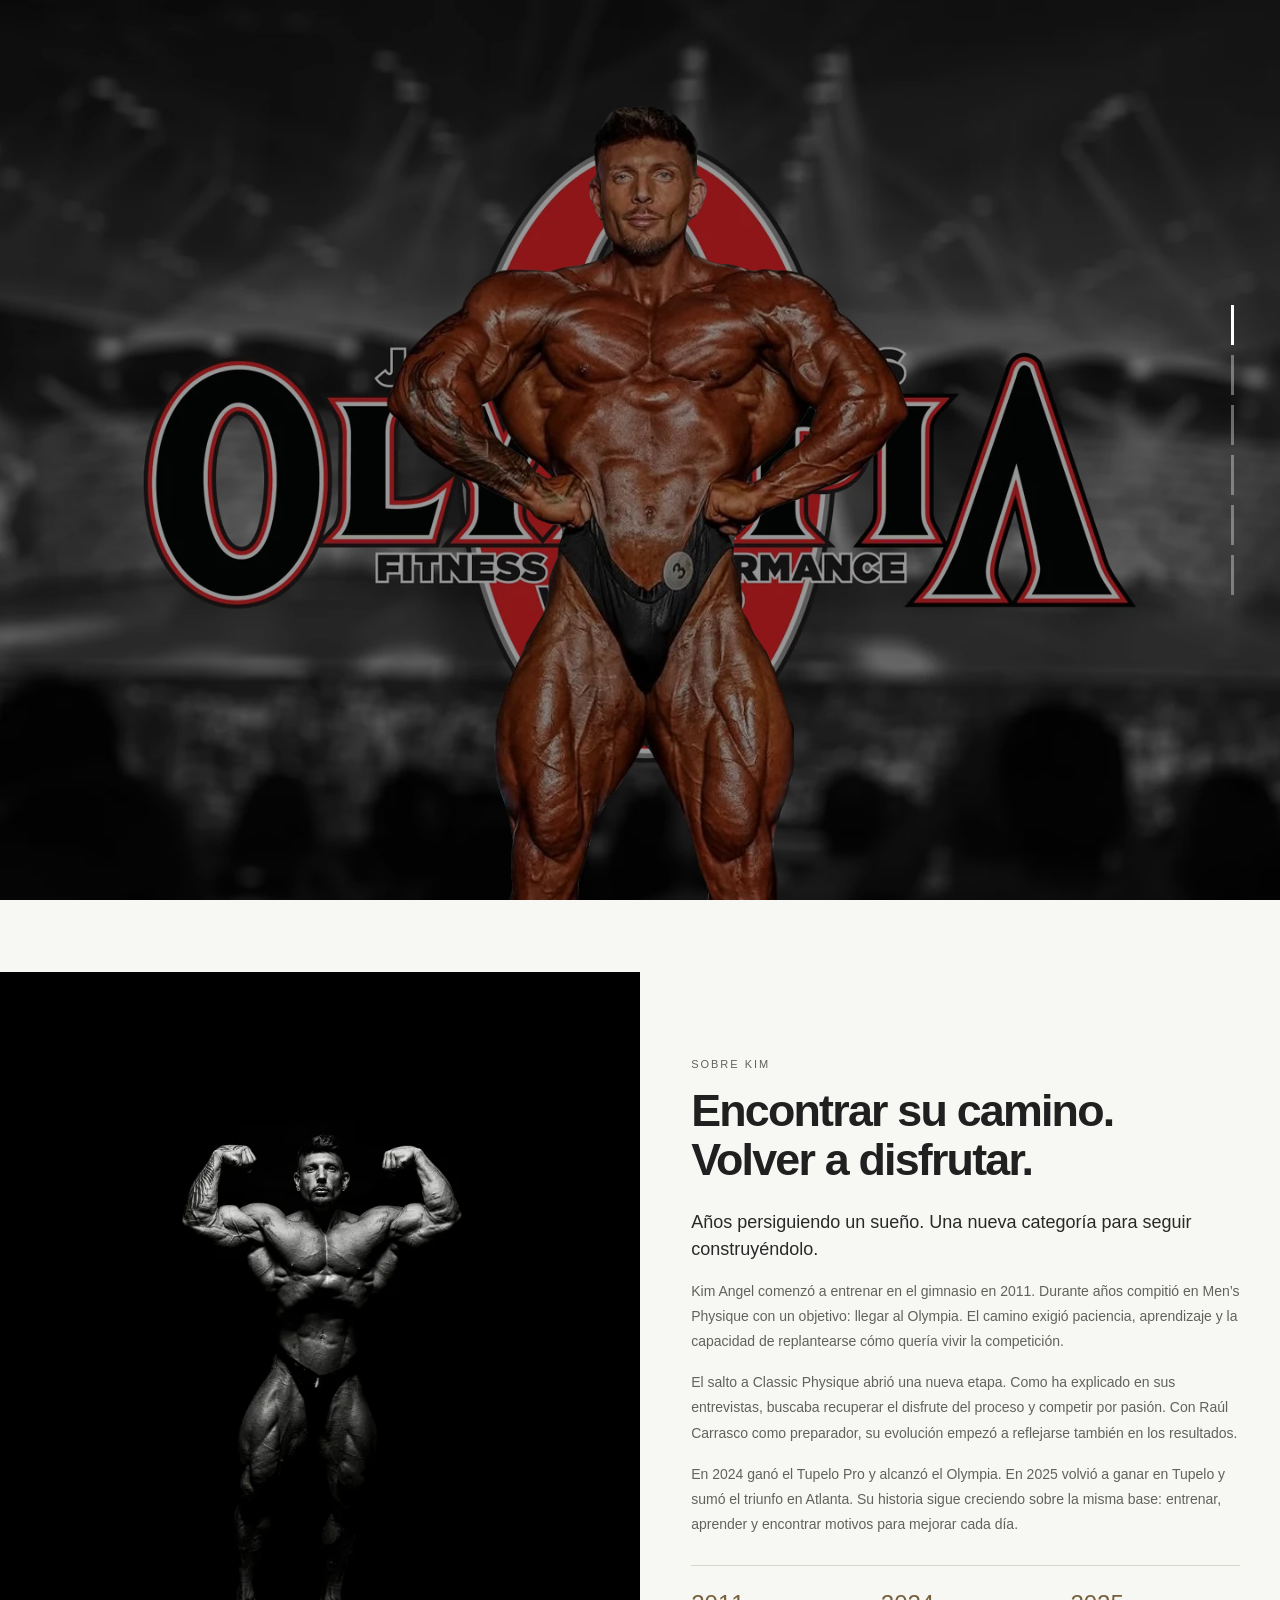
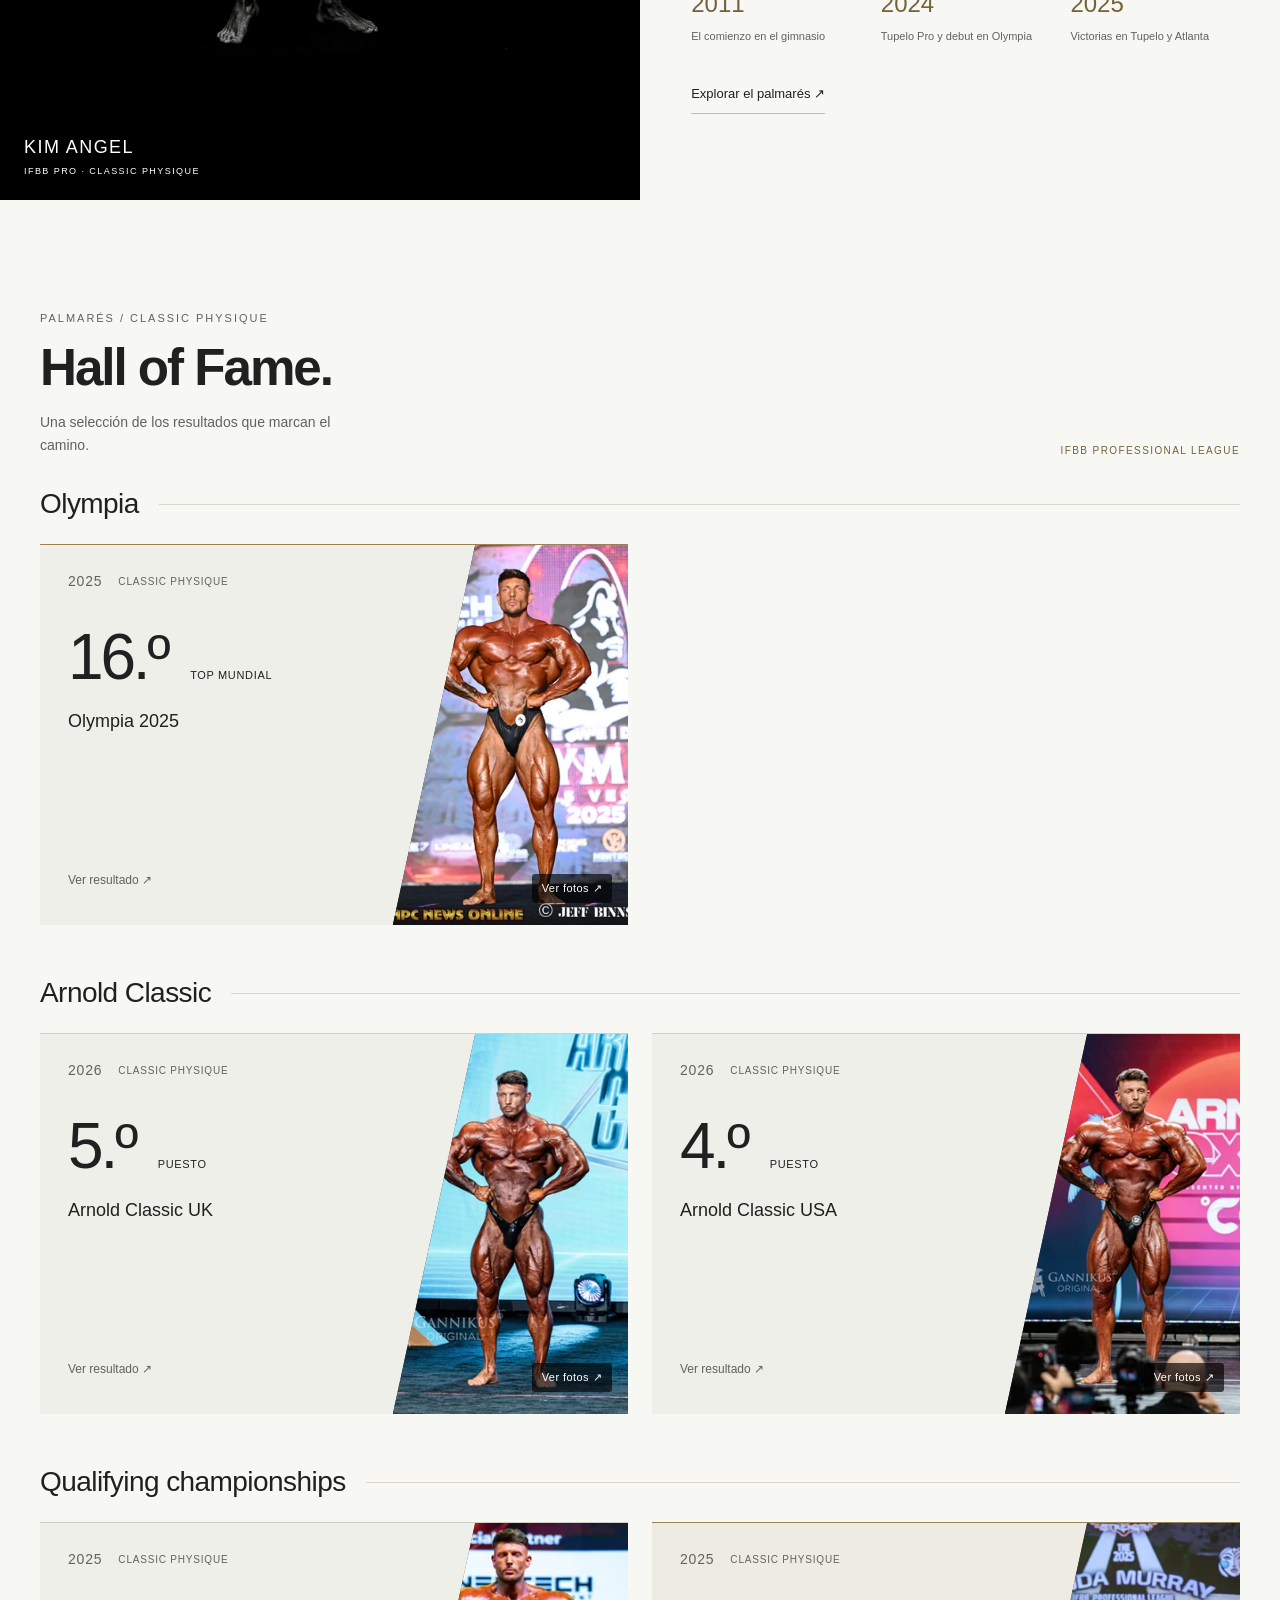
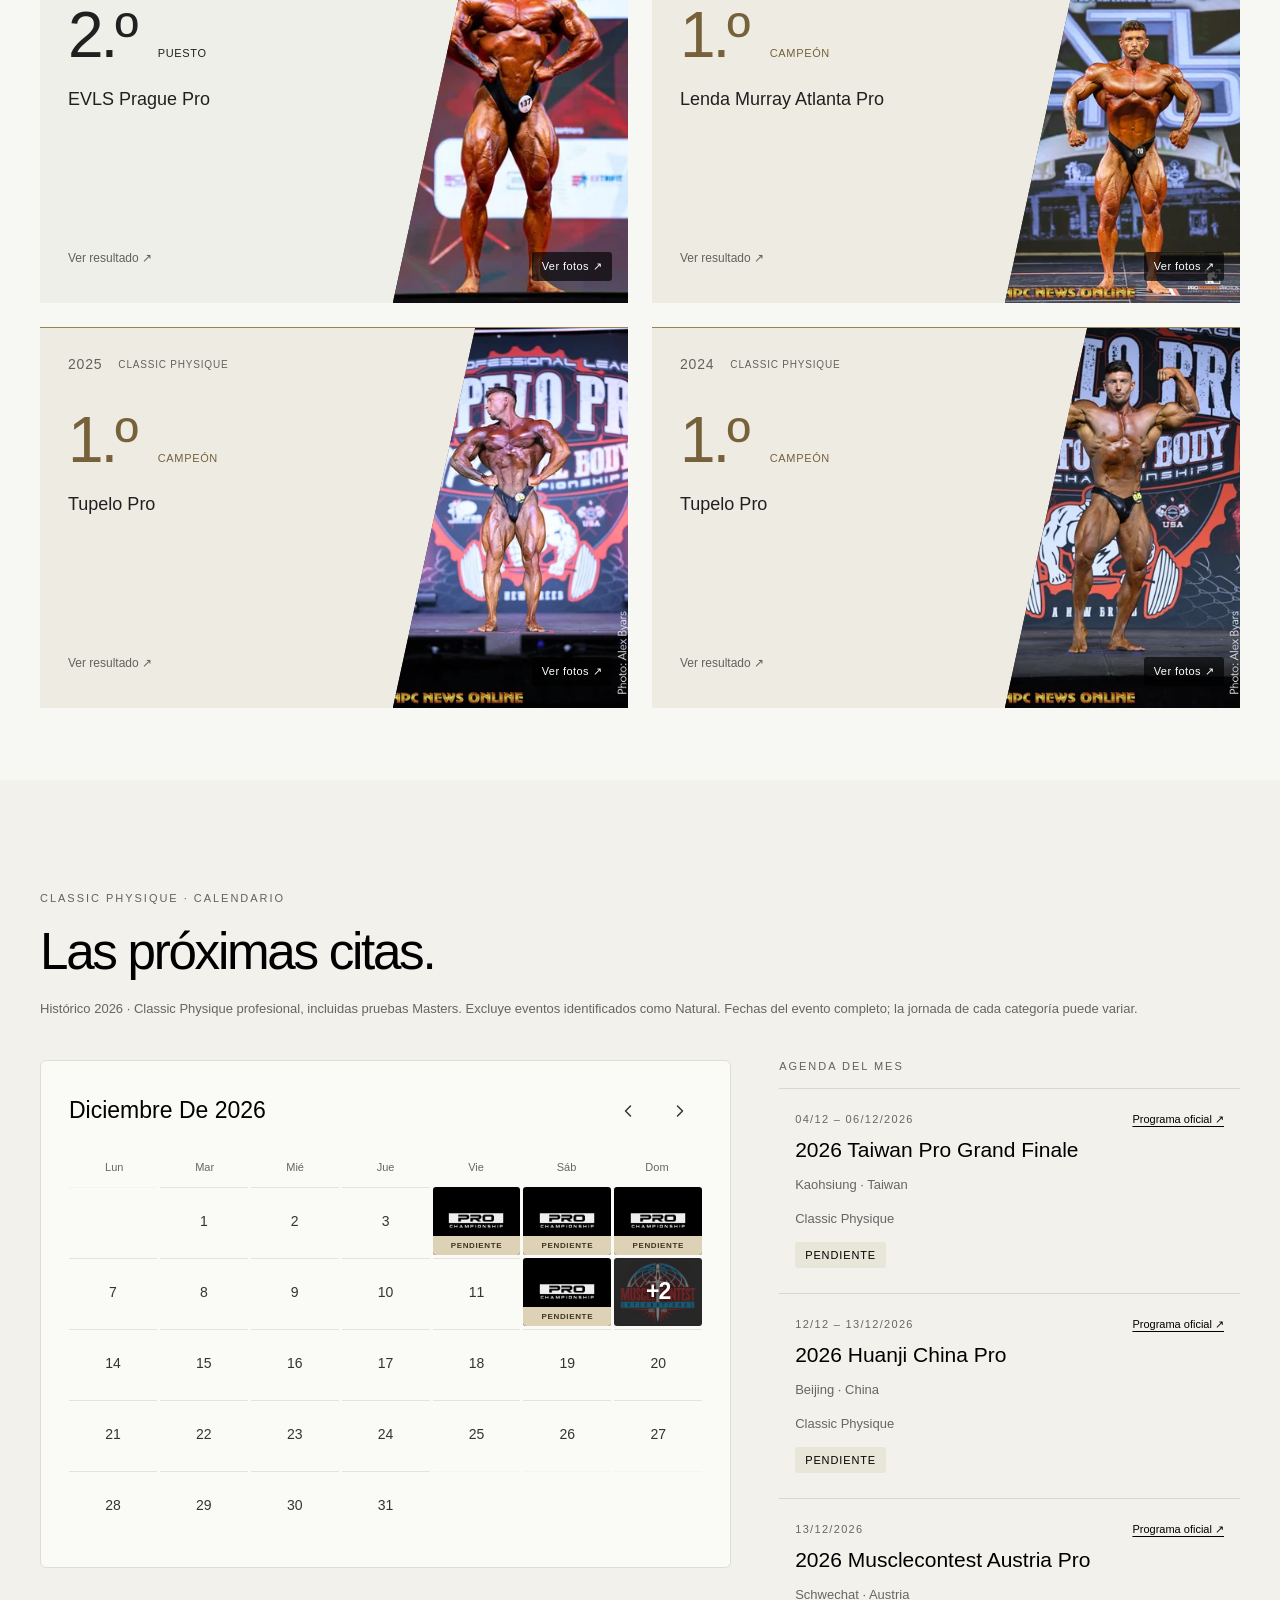
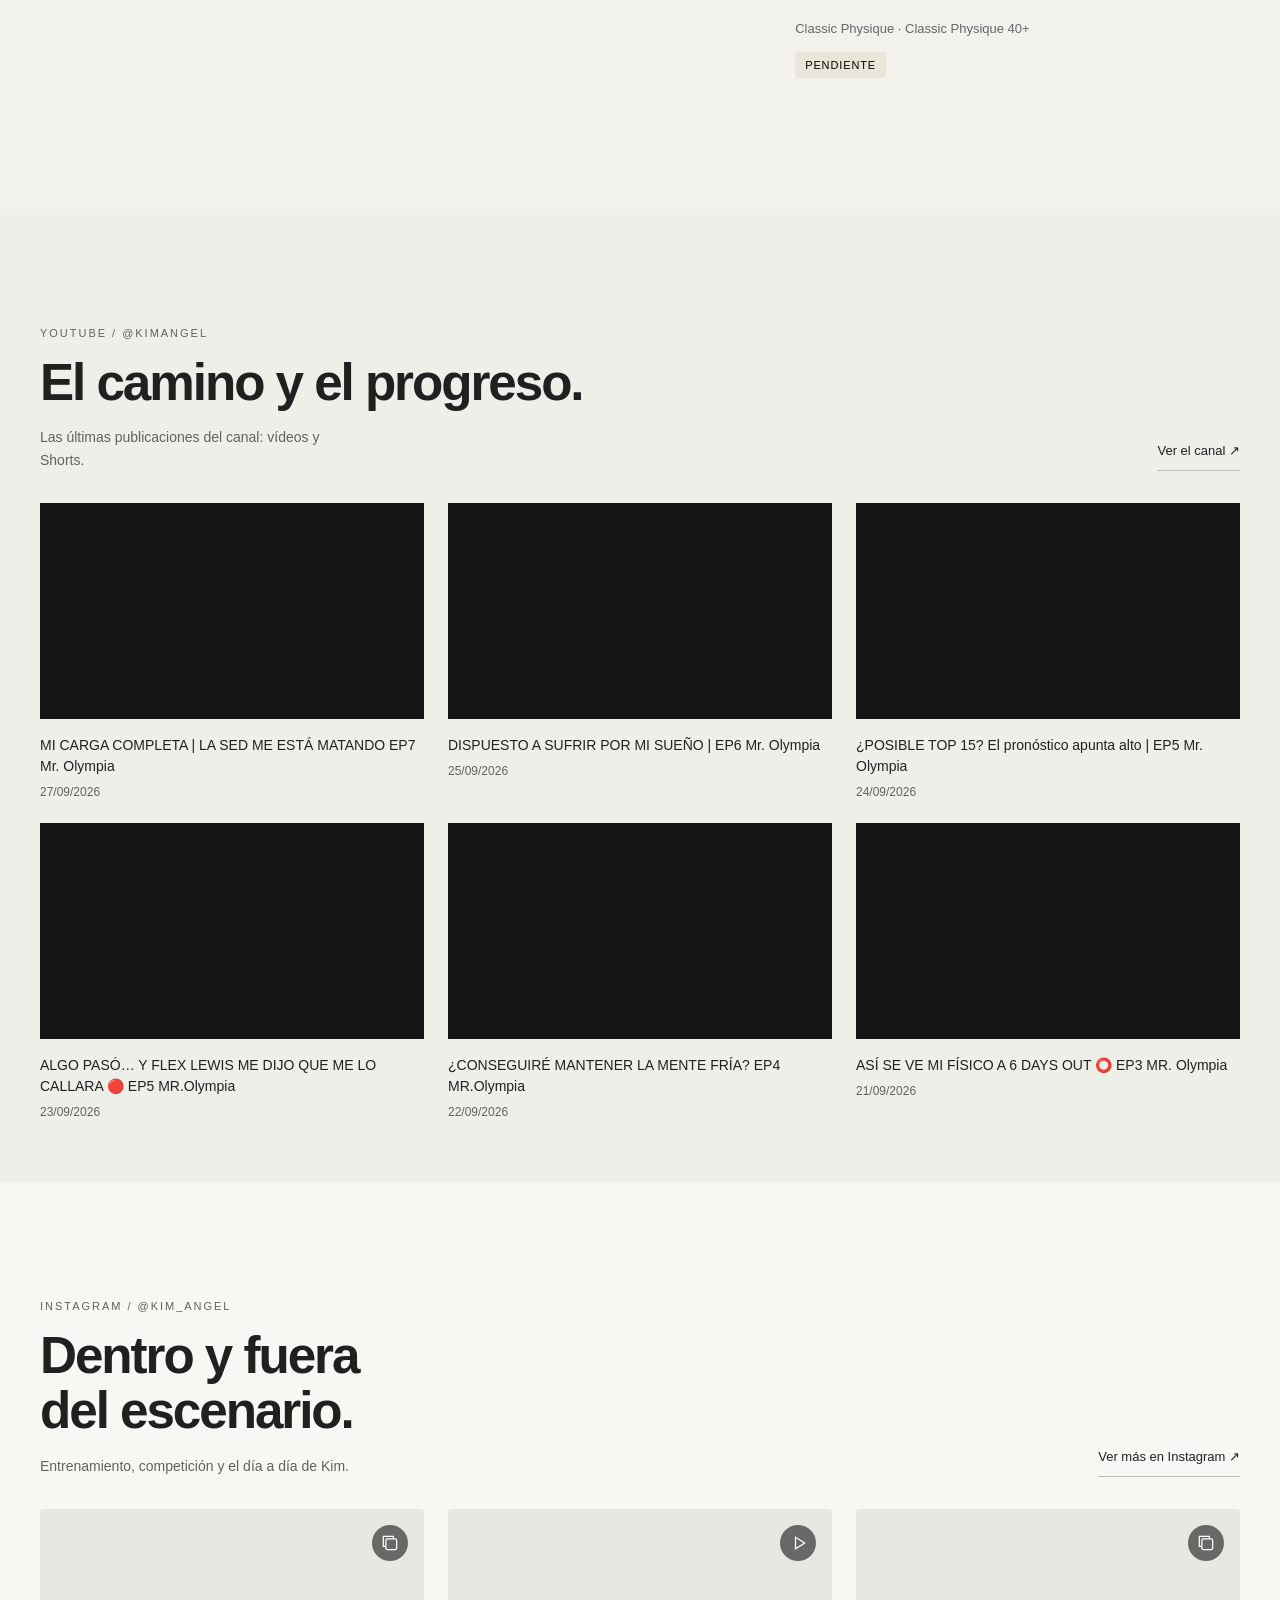
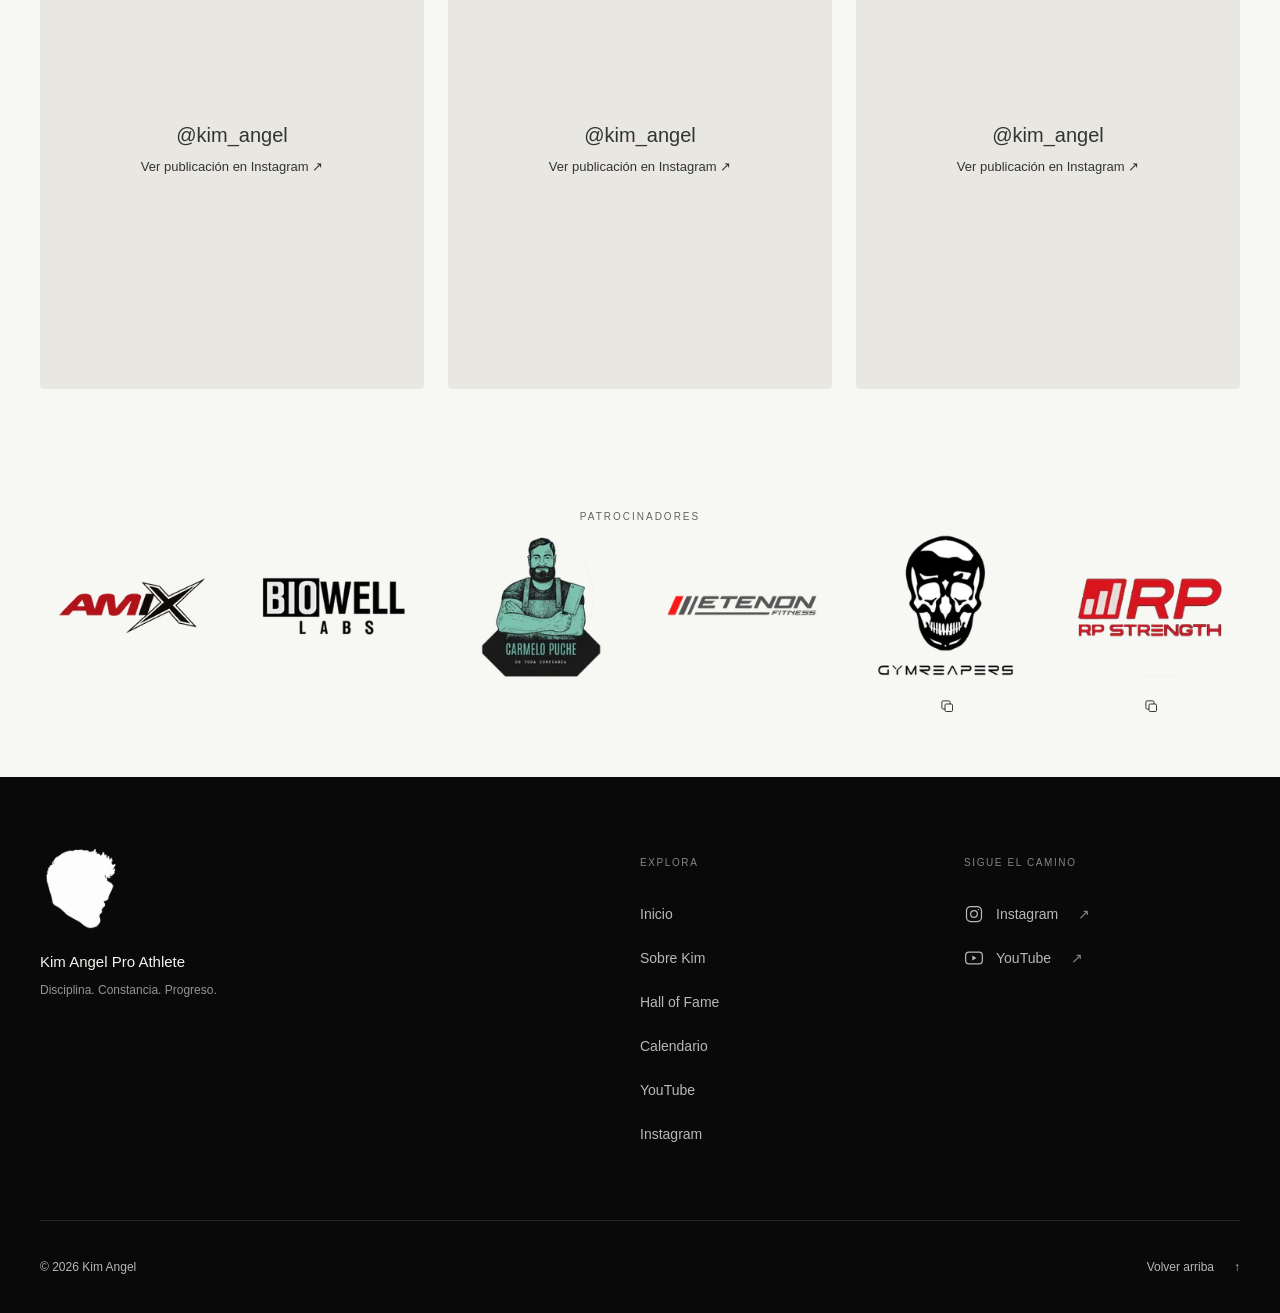
==== commit a4e1a52a: "feat: add championship logos and change default logo championship." ====
--- a/index.html
+++ b/index.html
@@ -77,7 +77,7 @@
                 </header>
                 <section class="hall-group" aria-labelledby="hall-olympia-title">
                     <h3 class="hall-group-title" id="hall-olympia-title">Olympia</h3>
-                    <ol class="hall-grid">
+                    <ol class="hall-grid" data-entry-group>
                     <li data-gallery="olympia_2025" class="hall-result hall-olympia">
                         <div class="hall-top"><span>2025</span><span>CLASSIC PHYSIQUE</span></div>
                         <p class="hall-place">16.º <span>Top Mundial</span></p>
@@ -96,7 +96,7 @@
                 </section>
                 <section class="hall-group" aria-labelledby="hall-arnold-title">
                     <h3 class="hall-group-title" id="hall-arnold-title">Arnold Classic</h3>
-                    <ol class="hall-grid">
+                    <ol class="hall-grid" data-entry-group>
 <li data-gallery="arnold_classic_uk_2026" class="hall-result">
                         <div class="hall-top"><span>2026</span><span>CLASSIC PHYSIQUE</span></div>
                         <p class="hall-place">5.º <span>puesto</span></p>
@@ -127,7 +127,7 @@
                 </section>
                 <section class="hall-group" aria-labelledby="hall-qualifying-title">
                     <h3 class="hall-group-title" id="hall-qualifying-title">Qualifying championships</h3>
-                    <ol class="hall-grid">
+                    <ol class="hall-grid" data-entry-group>
 <li data-gallery="evls_prague_pro_25" class="hall-result">
                         <div class="hall-top"><span>2025</span><span>CLASSIC PHYSIQUE</span></div>
                         <p class="hall-place">2.º <span>puesto</span></p>
@@ -321,7 +321,7 @@
 <div class="calendar-event-top"><time datetime="2026-06-20">20/06/2026</time><a href="https://www.ifbbpro.com/competition/2026-body-be-1-classic-pro/" target="_blank" rel="noopener noreferrer">Programa oficial ↗</a></div>
 <h3>2026 Body Be 1 Classic Pro</h3><p>Montgomery · United States</p><p>Open Men’s Classic Physique</p><span class="calendar-status pending">PENDIENTE</span>
 </article>
-<article class="calendar-event" data-date="2026-06-21" data-end="2026-06-21" data-status="pending" data-logo="" id="competition-22348">
+<article class="calendar-event" data-date="2026-06-21" data-end="2026-06-21" data-status="pending" data-logo="img/calendar/empro-classic.webp" id="competition-22348">
 <div class="calendar-event-top"><time datetime="2026-06-21">21/06/2026</time><a href="https://www.ifbbpro.com/competition/2026-empro-classic-spain-pro/" target="_blank" rel="noopener noreferrer">Programa oficial ↗</a></div>
 <h3>2026 Empro Classic Spain Pro</h3><p>Alicante · Spain</p><p>Open Men’s Classic Physique</p><span class="calendar-status pending">PENDIENTE</span>
 </article>
@@ -357,7 +357,7 @@
 <div class="calendar-event-top"><time datetime="2026-07-17">17/07 – 18/07/2026</time><a href="https://www.ifbbpro.com/competition/2026-chicago-pro/" target="_blank" rel="noopener noreferrer">Programa oficial ↗</a></div>
 <h3>2026 Chicago Pro</h3><p>Rosemont · United States</p><p>Classic Physique Open + Masters 40//45/50/55/60</p><span class="calendar-status pending">PENDIENTE</span>
 </article>
-<article class="calendar-event" data-date="2026-07-17" data-end="2026-07-18" data-status="pending" data-logo="" id="competition-24395">
+<article class="calendar-event" data-date="2026-07-17" data-end="2026-07-18" data-status="pending" data-logo="img/calendar/muscle-contests.png" id="competition-24395">
 <div class="calendar-event-top"><time datetime="2026-07-17">17/07 – 18/07/2026</time><a href="https://www.ifbbpro.com/competition/2026-musclecontest-brazil-pro/" target="_blank" rel="noopener noreferrer">Programa oficial ↗</a></div>
 <h3>2026 Musclecontest Brazil Pro</h3><p>Curitiba · Brazil</p><p>Classic Physique</p><span class="calendar-status pending">PENDIENTE</span>
 </article>
@@ -401,7 +401,7 @@
 <div class="calendar-event-top"><time datetime="2026-08-15">15/08/2026</time><a href="https://www.ifbbpro.com/competition/2026-maxfit-classic-pro/" target="_blank" rel="noopener noreferrer">Programa oficial ↗</a></div>
 <h3>2026 Maxfit Classic Pro</h3><p>Fort Walton Beach</p><p>Classic Physique 35/40/45/50/55/60</p><span class="calendar-status pending">PENDIENTE</span>
 </article>
-<article class="calendar-event" data-date="2026-08-15" data-end="2026-08-15" data-status="pending" data-logo="" id="competition-24401">
+<article class="calendar-event" data-date="2026-08-15" data-end="2026-08-15" data-status="pending" data-logo="img/calendar/muscle-contests.png" id="competition-24401">
 <div class="calendar-event-top"><time datetime="2026-08-15">15/08/2026</time><a href="https://www.ifbbpro.com/competition/2026-musclecontest-rio-pro/" target="_blank" rel="noopener noreferrer">Programa oficial ↗</a></div>
 <h3>2026 Musclecontest Rio Pro</h3><p>Rio de Janeiro · Brazil</p><p>Classic Physique</p><span class="calendar-status pending">PENDIENTE</span>
 </article>
@@ -413,7 +413,7 @@
 <div class="calendar-event-top"><time datetime="2026-08-22">22/08 – 23/08/2026</time><a href="https://www.ifbbpro.com/competition/2026-austrian-oak/" target="_blank" rel="noopener noreferrer">Programa oficial ↗</a></div>
 <h3>2026 Austrian Oak</h3><p>Vienna · Austria</p><p>Classic Physique</p><span class="calendar-status pending">PENDIENTE</span>
 </article>
-<article class="calendar-event" data-date="2026-08-22" data-end="2026-08-23" data-status="pending" data-logo="" id="competition-24405">
+<article class="calendar-event" data-date="2026-08-22" data-end="2026-08-23" data-status="pending" data-logo="img/calendar/muscle-contests.png" id="competition-24405">
 <div class="calendar-event-top"><time datetime="2026-08-22">22/08 – 23/08/2026</time><a href="https://www.ifbbpro.com/competition/2026-musclecontest-experience-pro/" target="_blank" rel="noopener noreferrer">Programa oficial ↗</a></div>
 <h3>2026 Musclecontest Nordeste Fit Expo Pro</h3><p>Fortaleza · Brazil</p><p>Classic Physique</p><span class="calendar-status pending">PENDIENTE</span>
 </article>
@@ -477,15 +477,15 @@
 <div class="calendar-event-top"><time datetime="2026-10-04">04/10/2026</time><a href="https://www.ifbbpro.com/competition/2026-pharlabs-mexico-pro/" target="_blank" rel="noopener noreferrer">Programa oficial ↗</a></div>
 <h3>2026 Pharlabs Mexico Pro</h3><p>Nuevo Vallarta Nayarit · Mexico</p><p>Classic Physique</p><span class="calendar-status pending">PENDIENTE</span>
 </article>
-<article class="calendar-event" data-date="2026-10-11" data-end="2026-10-11" data-status="pending" data-logo="" id="competition-24760">
+<article class="calendar-event" data-date="2026-10-11" data-end="2026-10-11" data-status="pending" data-logo="img/calendar/evls-prague-pro.webp" id="competition-24760">
 <div class="calendar-event-top"><time datetime="2026-10-11">11/10/2026</time><a href="https://www.ifbbpro.com/competition/2026-evls-prague-pro/" target="_blank" rel="noopener noreferrer">Programa oficial ↗</a></div>
 <h3>2026 EVLS Prague Pro</h3><p>Prague · Czech Republic</p><p>Classic Physique</p><span class="calendar-status pending">PENDIENTE</span>
 </article>
-<article class="calendar-event" data-date="2026-10-16" data-end="2026-10-17" data-status="pending" data-logo="" id="competition-23217">
+<article class="calendar-event" data-date="2026-10-16" data-end="2026-10-17" data-status="pending" data-logo="img/calendar/hurricane-pro.webp" id="competition-23217">
 <div class="calendar-event-top"><time datetime="2026-10-16">16/10 – 17/10/2026</time><a href="https://www.ifbbpro.com/competition/2026-hurricane-pro/" target="_blank" rel="noopener noreferrer">Programa oficial ↗</a></div>
 <h3>2026 Hurricane Pro</h3><p>St. Petersburg</p><p>Classic Physique Open + Masters 40/45/50/55/60</p><span class="calendar-status pending">PENDIENTE</span>
 </article>
-<article class="calendar-event" data-date="2026-10-16" data-end="2026-10-18" data-status="pending" data-logo="" id="competition-25147">
+<article class="calendar-event" data-date="2026-10-16" data-end="2026-10-18" data-status="pending" data-logo="img/calendar/muscle-contests.png" id="competition-25147">
 <div class="calendar-event-top"><time datetime="2026-10-16">16/10 – 18/10/2026</time><a href="https://www.ifbbpro.com/competition/2026-musclecontest-brazil-pro-2/" target="_blank" rel="noopener noreferrer">Programa oficial ↗</a></div>
 <h3>2026 Musclecontest Brazil Pro</h3><p>Sao Paulo · Brazil</p><p>Classic Physique</p><span class="calendar-status pending">PENDIENTE</span>
 </article>
@@ -501,11 +501,7 @@
 <div class="calendar-event-top"><time datetime="2026-10-25">25/10/2026</time><a href="https://www.ifbbpro.com/competition/2026-365-grand-prix-pro/" target="_blank" rel="noopener noreferrer">Programa oficial ↗</a></div>
 <h3>2026 365 Grand Prix Pro</h3><p>Kosice · Slovakia (Slovak Republic)</p><p>Classic Physique</p><span class="calendar-status pending">PENDIENTE</span>
 </article>
-<article class="calendar-event" data-date="2026-10-30" data-end="2026-11-01" data-status="pending" data-logo="" id="competition-23184">
-<div class="calendar-event-top"><time datetime="2026-10-30">30/10 – 01/11/2026</time><a href="https://www.ifbbpro.com/competition/2026-euronaturals-pro/" target="_blank" rel="noopener noreferrer">Programa oficial ↗</a></div>
-<h3>2026 Euronaturals Pro</h3><p>Madrid · Spain</p><p>Classic Physique · Natural</p><span class="calendar-status pending">PENDIENTE</span>
-</article>
-<article class="calendar-event" data-date="2026-11-01" data-end="2026-11-01" data-status="pending" data-logo="" id="competition-23180">
+<article class="calendar-event" data-date="2026-11-01" data-end="2026-11-01" data-status="pending" data-logo="img/calendar/spain-pro.webp" id="competition-23180">
 <div class="calendar-event-top"><time datetime="2026-11-01">01/11/2026</time><a href="https://www.ifbbpro.com/competition/2026-spain-pro/" target="_blank" rel="noopener noreferrer">Programa oficial ↗</a></div>
 <h3>2026 Spain Pro</h3><p>Alicante · Spain</p><p>Classic Physique</p><span class="calendar-status pending">PENDIENTE</span>
 </article>
@@ -525,7 +521,7 @@
 <div class="calendar-event-top"><time datetime="2026-11-07">07/11/2026</time><a href="https://www.ifbbpro.com/competition/2026-moes-muscles-pro/" target="_blank" rel="noopener noreferrer">Programa oficial ↗</a></div>
 <h3>2026 Moe’s Muscles Pro</h3><p>Auckland · New Zealand</p><p>Classic Physique</p><span class="calendar-status pending">PENDIENTE</span>
 </article>
-<article class="calendar-event" data-date="2026-11-07" data-end="2026-11-08" data-status="pending" data-logo="" id="competition-25578">
+<article class="calendar-event" data-date="2026-11-07" data-end="2026-11-08" data-status="pending" data-logo="img/calendar/muscle-contests.png" id="competition-25578">
 <div class="calendar-event-top"><time datetime="2026-11-07">07/11 – 08/11/2026</time><a href="https://www.ifbbpro.com/competition/2026-musclecontet-fitpira-pro/" target="_blank" rel="noopener noreferrer">Programa oficial ↗</a></div>
 <h3>2026 Musclecontet FitPira Pro</h3><p>Piracicaba · Brazil</p><p>Classic Physique</p><span class="calendar-status pending">PENDIENTE</span>
 </article>
@@ -561,7 +557,7 @@
 <div class="calendar-event-top"><time datetime="2026-12-12">12/12 – 13/12/2026</time><a href="https://www.ifbbpro.com/competition/2026-huanji-china-pro-7/" target="_blank" rel="noopener noreferrer">Programa oficial ↗</a></div>
 <h3>2026 Huanji China Pro</h3><p>Beijing · China</p><p>Classic Physique</p><span class="calendar-status pending">PENDIENTE</span>
 </article>
-<article class="calendar-event" data-date="2026-12-13" data-end="2026-12-13" data-status="pending" data-logo="" id="competition-25592">
+<article class="calendar-event" data-date="2026-12-13" data-end="2026-12-13" data-status="pending" data-logo="img/calendar/muscle-contests.png" id="competition-25592">
 <div class="calendar-event-top"><time datetime="2026-12-13">13/12/2026</time><a href="https://www.ifbbpro.com/competition/2026-musclecontest-austria-pro/" target="_blank" rel="noopener noreferrer">Programa oficial ↗</a></div>
 <h3>2026 Musclecontest Austria Pro</h3><p>Schwechat · Austria</p><p>Classic Physique · Classic Physique 40+</p><span class="calendar-status pending">PENDIENTE</span>
 </article>
@@ -580,7 +576,7 @@
                     </div>
                     <a class="social-profile" href="https://www.youtube.com/@kimangel" target="_blank" rel="noopener noreferrer">Ver el canal <span aria-hidden="true">↗</span></a>
                 </header>
-                <div class="youtube-grid">
+                <div class="youtube-grid" data-entry-group>
                 <!-- youtube:generated:start -->
                     <article class="youtube-card">
                         <iframe src="https://www.youtube-nocookie.com/embed/vl7s5mSujd4" title="MI CARGA COMPLETA  |  LA SED ME ESTÁ MATANDO EP7 Mr. Olympia" loading="lazy" referrerpolicy="strict-origin-when-cross-origin" allow="accelerometer; autoplay; clipboard-write; encrypted-media; gyroscope; picture-in-picture; web-share" allowfullscreen></iframe>
@@ -626,7 +622,7 @@
                     </div>
                     <a class="social-profile" href="https://www.instagram.com/kim_angel/" target="_blank" rel="noopener noreferrer">Ver más en Instagram <span aria-hidden="true">↗</span></a>
                 </header>
-                <div class="social-grid" role="region" aria-label="Publicaciones de Instagram" tabindex="0">
+                <div class="social-grid" data-entry-group role="region" aria-label="Publicaciones de Instagram" tabindex="0">
                 <!-- instagram:generated:start -->
                     <article class="social-post">
                         <a class="social-card" href="https://www.instagram.com/p/Dd4YSdnj51O/" target="_blank" rel="noopener noreferrer" aria-label="Carrusel de @kim_angel del 29/09/2026. Abrir en Instagram (nueva pestaña)">
@@ -750,6 +746,7 @@
     <script src="js/social-images.js"></script>
     <script src="js/hall-gallery.js"></script>
     <script src="js/calendar.js"></script>
+    <script src="js/card-entrances.js"></script>
     <script src="js/main.js"></script>
 </body>
 </html>
--- a/css/styles.css
+++ b/css/styles.css
@@ -35,9 +35,9 @@
 }
 
 .next-section {
+    scroll-snap-stop: normal;
+    scroll-snap-align: start;
     width: 100%;
-    scroll-snap-align: start;
-    scroll-snap-stop: always;
     padding-top: var(--nav-height);
     height: auto;
     min-height: 100vh;
@@ -83,11 +83,11 @@
 /* Hero and navigation */
 
 .hero-section {
+    scroll-snap-stop: normal;
+    scroll-snap-align: start;
     width: 100%;
     height: 100vh;
     height: 100dvh;
-    scroll-snap-align: start;
-    scroll-snap-stop: always;
 }
 
 .hero {
@@ -411,12 +411,12 @@
 /* About */
 
 .about-section {
+    scroll-snap-align: none;
     min-height: 100dvh;
     padding-top: var(--nav-height);
     background: #f7f7f4;
     color: #202020;
     font-family: Arial, sans-serif;
-    scroll-snap-align: start;
 }
 
 .about-layout {
@@ -547,12 +547,12 @@
 /* Hall of Fame and viewer */
 
 .hall-section {
+    scroll-snap-align: start;
     min-height: 100dvh;
     padding-block: calc(var(--nav-height) + 40px) 72px;
     background: #f7f7f4;
     color: #202020;
     font-family: Arial, sans-serif;
-    scroll-snap-align: start;
 }
 
 .hall-category {
@@ -1520,7 +1520,6 @@
     width: 100%;
     height: 100%;
     object-fit: contain;
-    filter: grayscale(1);
     opacity: .38;
 }
 
@@ -1548,6 +1547,7 @@
 /* YouTube */
 
 .youtube-section {
+    scroll-snap-align: start;
     min-height: 100dvh;
     display: flex;
     align-items: center;
@@ -1555,7 +1555,6 @@
     background: #efefea;
     color: #202020;
     font-family: Arial, sans-serif;
-    scroll-snap-align: start;
 }
 
 .youtube-grid {
@@ -2224,3 +2223,51 @@
     outline: 2px solid currentColor;
     outline-offset: 4px;
 }
+
+/* Shared card entrances: opt-in groups; content remains visible by default. */
+[data-entry-group] {
+    --entry-distance: 80px;
+    --entry-duration: 600ms;
+    --entry-stagger: 200ms;
+    --entry-easing: cubic-bezier(0, 0, 0.2, 1);
+}
+
+[data-entry-group] > .is-entry-ready {
+    transform: translateY(var(--entry-distance));
+}
+
+@keyframes card-entry {
+    from {
+        transform: translateY(var(--entry-distance));
+    }
+    to {
+        transform: translateY(0);
+    }
+}
+
+[data-entry-group] > .is-entering {
+    animation: card-entry var(--entry-duration) var(--entry-easing) both;
+    animation-delay: calc(var(--entry-index, 0) * var(--entry-stagger));
+}
+
+@media (prefers-reduced-motion: reduce) {
+    [data-entry-group] > .is-entry-ready,
+    [data-entry-group] > .is-entering {
+        transform: none;
+        animation: none;
+    }
+}
+
+[data-entry-group] > .is-entry-ready:focus-within,
+[data-entry-group] > .is-entering:focus-within {
+    transform: none;
+    animation: none;
+}
+
+@media print {
+    [data-entry-group] > .is-entry-ready,
+    [data-entry-group] > .is-entering {
+        transform: none;
+        animation: none;
+    }
+}
